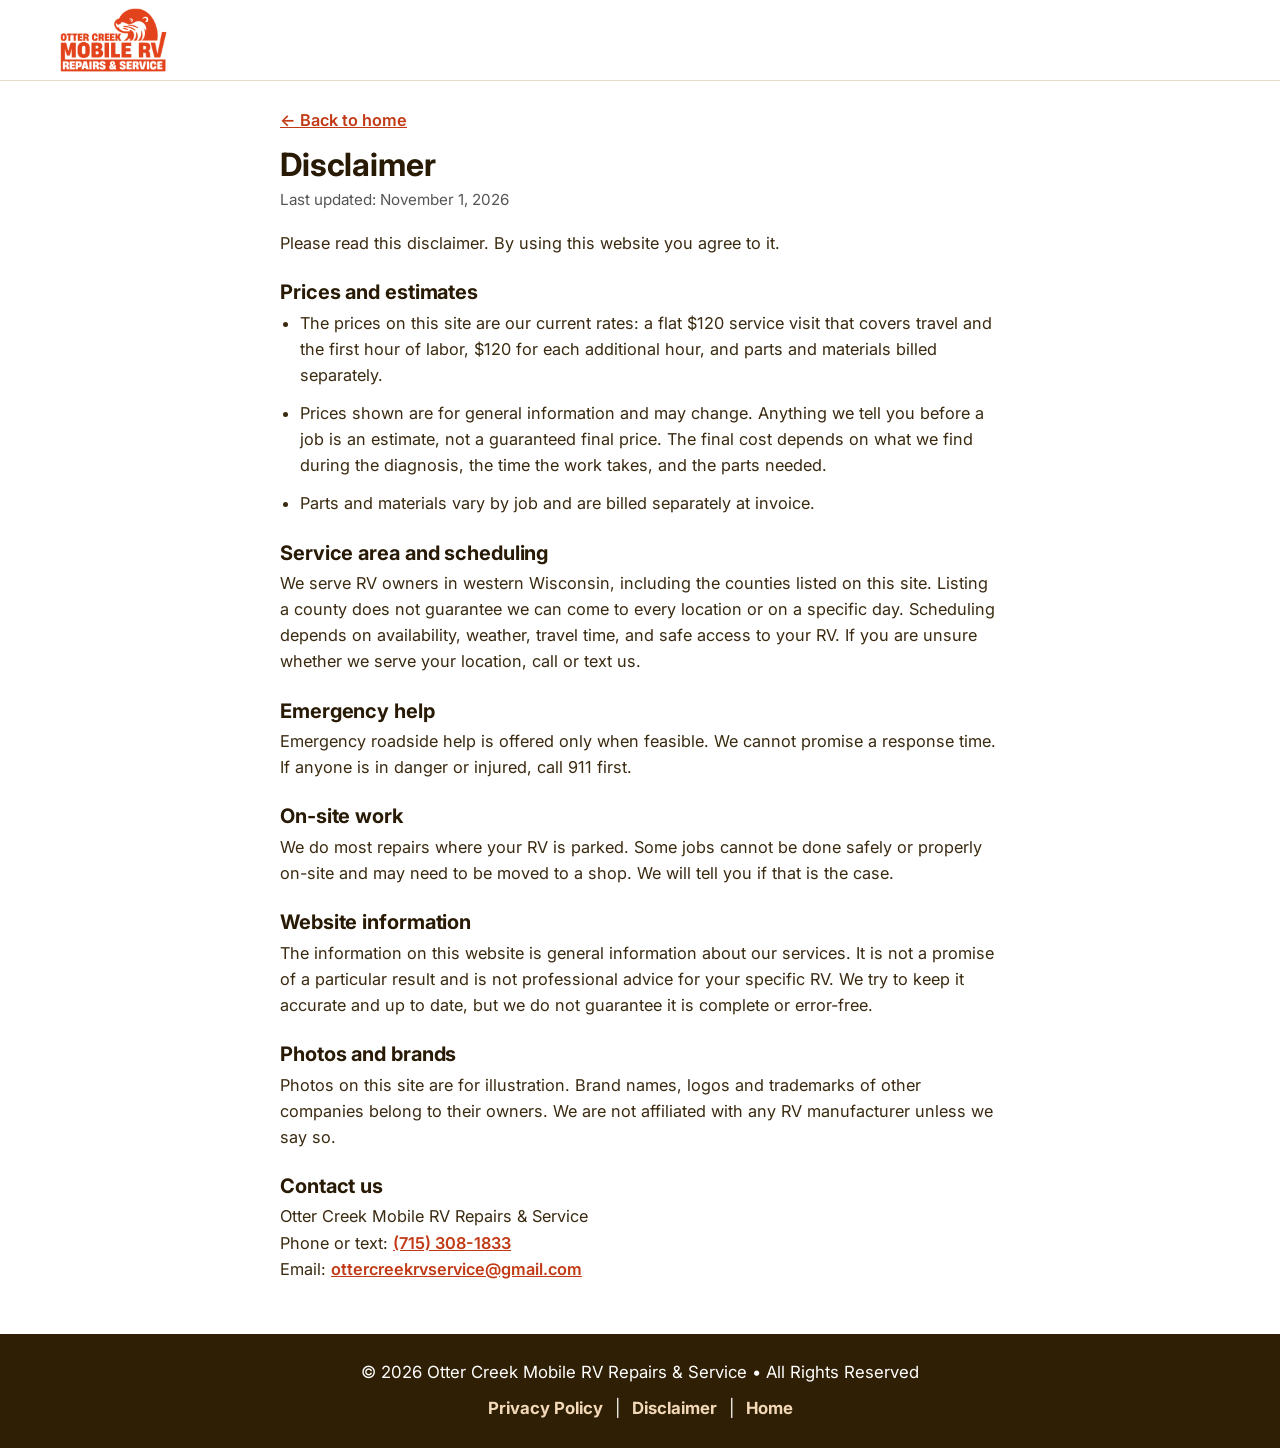
==== disclaimer.html @ 9dae8c0c "Orange otter logo in header and footer; matching favicon and share image Co-Authored-By: Claude Sonn" ====
<!doctype html>
<html lang="en">
<head>
<meta charset="utf-8">
<meta name="viewport" content="width=device-width,initial-scale=1">
<title>Disclaimer | Otter Creek Mobile RV Repairs &amp; Service</title>
<meta name="description" content="Estimates, pricing, service area and website information for Otter Creek Mobile RV Repairs & Service.">
<link rel="icon" href="assets/favicon-orange.png" type="image/png">
<link rel="preconnect" href="https://fonts.googleapis.com">
<link rel="preconnect" href="https://fonts.gstatic.com" crossorigin>
<link href="https://fonts.googleapis.com/css2?family=Inter:ital,opsz,wght@0,14..32,100..900;1,14..32,100..900&display=swap" rel="stylesheet">
<link rel="stylesheet" href="styles.css">
</head>
<body class="legal-page">
<header class="doc-head"><div class="container"><a class="brand" href="/" aria-label="Otter Creek Mobile RV Repairs &amp; Service home"><img src="assets/logo-otter-orange.webp" alt="Otter Creek Mobile RV Repairs &amp; Service" width="141" height="85"></a></div></header>
<main class="doc">
<div class="container doc-in">
<p class="back"><a href="/">&larr; Back to home</a></p>
<h1>Disclaimer</h1>
<p class="upd">Last updated: November 1, 2026</p>
<p>Please read this disclaimer. By using this website you agree to it.</p>

<h2>Prices and estimates</h2>
<ul>
<li>The prices on this site are our current rates: a flat $120 service visit that covers travel and the first hour of labor, $120 for each additional hour, and parts and materials billed separately.</li>
<li>Prices shown are for general information and may change. Anything we tell you before a job is an estimate, not a guaranteed final price. The final cost depends on what we find during the diagnosis, the time the work takes, and the parts needed.</li>
<li>Parts and materials vary by job and are billed separately at invoice.</li>
</ul>

<h2>Service area and scheduling</h2>
<p>We serve RV owners in western Wisconsin, including the counties listed on this site. Listing a county does not guarantee we can come to every location or on a specific day. Scheduling depends on availability, weather, travel time, and safe access to your RV. If you are unsure whether we serve your location, call or text us.</p>

<h2>Emergency help</h2>
<p>Emergency roadside help is offered only when feasible. We cannot promise a response time. If anyone is in danger or injured, call 911 first.</p>

<h2>On-site work</h2>
<p>We do most repairs where your RV is parked. Some jobs cannot be done safely or properly on-site and may need to be moved to a shop. We will tell you if that is the case.</p>

<h2>Website information</h2>
<p>The information on this website is general information about our services. It is not a promise of a particular result and is not professional advice for your specific RV. We try to keep it accurate and up to date, but we do not guarantee it is complete or error-free.</p>

<h2>Photos and brands</h2>
<p>Photos on this site are for illustration. Brand names, logos and trademarks of other companies belong to their owners. We are not affiliated with any RV manufacturer unless we say so.</p>


<h2>Contact us</h2>
<p>Otter Creek Mobile RV Repairs &amp; Service<br>Phone or text: <a href="tel:+17153081833">(715) 308-1833</a><br>Email: <a href="mailto:ottercreekrvservice@gmail.com">ottercreekrvservice@gmail.com</a></p>
</div>
</main>
<footer class="footer">
  <div class="container foot-min">
    <p class="foot-copy">&copy; <span id="year">2026</span> Otter Creek Mobile RV Repairs &amp; Service &bull; All Rights Reserved</p>
    <nav class="foot-links" aria-label="Footer"><a href="/privacy">Privacy Policy</a><span aria-hidden="true">|</span><a href="/disclaimer">Disclaimer</a><span aria-hidden="true">|</span><a href="/">Home</a></nav>
  </div>
</footer>
<script>document.getElementById("year").textContent=new Date().getFullYear();</script>
</body>
</html>
---- styles.css ----
:root{
  --ink:#281a04; --forest:#281a04; --forest-d:#2f1f05; --orange:#e0441b; --orange-d:#c23a15; --orange-h:#c23a15;
  --bg:#f8f7f2; --card:#fff; --muted:#281a04; --line:#e2e2de; --radius:14px;
  --shadow:0 8px 28px rgba(15,29,28,.12);
}
*{box-sizing:border-box;margin:0}
html{scroll-behavior:smooth;scroll-padding-top:80px}
body{font-family:Inter,system-ui,sans-serif;color:var(--ink);background:var(--bg);line-height:1.55;-webkit-font-smoothing:antialiased}
img,svg{display:block;max-width:100%}
a{color:inherit;text-decoration:none}
.container{width:min(1160px,100% - 32px);margin-inline:auto}
.sr{position:absolute;width:1px;height:1px;overflow:hidden;clip:rect(0 0 0 0)}
h1,h2,h3{line-height:1.08;letter-spacing:-.025em}

.btn{display:inline-flex;align-items:center;justify-content:center;gap:8px;padding:11px 20px;border-radius:10px;font-weight:600;font-size:.95rem;border:2px solid transparent;cursor:pointer;transition:.15s;font-family:inherit}
.btn-primary{background:var(--orange);color:#281a04}.btn-primary:hover{background:var(--orange-h)}
.btn-outline{border-color:var(--forest);color:var(--forest);background:#fff}.btn-outline:hover{background:var(--forest);color:#fff}
.btn-ghost{border-color:rgba(255,255,255,.7);color:#fff}.btn-ghost:hover{background:#fff;color:var(--forest)}
.btn-light{background:#281a04;color:#fff}.btn-light:hover{background:#000}
.btn-lg{padding:15px 28px;font-size:1.05rem}.btn-block{width:100%}

/* header */
.site-header{position:sticky;top:0;z-index:50;background:#fff;border-bottom:1px solid var(--line)}
.nav{display:flex;align-items:center;gap:32px;height:84px}
.brand{display:flex;align-items:center;gap:10px}
.brand img{height:66px;width:auto}
.brand-foot{background:#f8f7f2;border-radius:12px;padding:10px 14px;width:max-content}
.brand-foot img{height:60px}
.brand-text{display:flex;flex-direction:column;line-height:1}
.brand-text strong{font-size:1.7rem;font-weight:800;color:var(--forest);letter-spacing:-.02em}
.brand-text small{font-size:.68rem;font-weight:700;letter-spacing:.14em;text-transform:uppercase;color:var(--orange-d)}
.menu{display:flex;flex:1;justify-content:center;gap:clamp(18px,2.8vw,40px);font-weight:600;font-size:.95rem}
.menu a{position:relative;padding:6px 0}
.menu a::after{content:"";position:absolute;left:0;right:0;bottom:0;height:2px;background:var(--orange);transform:scaleX(0);transition:transform .15s}
.menu a:hover::after{transform:scaleX(1)}
.nav-cta{display:flex;gap:10px}
.burger{display:none;margin-left:auto;background:none;border:0;padding:8px;cursor:pointer}
.burger span{display:block;width:24px;height:2px;background:var(--forest);margin:5px 0}

/* hero */
.hero{background:#2f1f05;
  color:#fff;padding:40px 0 64px;position:relative;overflow:hidden}
.hero-grid{display:grid;grid-template-columns:1.15fr .85fr;gap:48px;align-items:center;position:relative;z-index:1}
.eyebrow{font-size:.78rem;font-weight:700;letter-spacing:.16em;text-transform:uppercase;color:var(--orange-d);margin-bottom:10px}
.eyebrow.light{color:var(--orange)}
.hero h1{font-size:clamp(2.4rem,5vw,3.8rem);font-weight:800;margin:6px 0 18px}
.hero h1 span{color:var(--orange)}
.lead{font-size:1.1rem;max-width:520px;color:#e3dccb}
.hero-actions{display:flex;gap:14px;flex-wrap:wrap;margin:28px 0}
.badges{list-style:none;padding:0;display:grid;grid-template-columns:1fr 1fr;gap:10px 20px;font-size:.9rem;color:#e3dccb;max-width:500px}
.badges b{color:var(--orange)}

.quote-card{background:#fff;color:var(--ink);border-radius:var(--radius);padding:26px;box-shadow:var(--shadow);display:grid;gap:12px}
.quote-card h2{font-size:1.6rem;font-weight:800;color:var(--forest)}
.quote-card .sub{color:var(--muted);margin-top:-8px;font-size:.92rem}
.quote-card input,.quote-card select,.quote-card textarea{width:100%;padding:12px 14px;border:1px solid var(--line);border-radius:10px;font:inherit;font-size:.93rem;background:#fff;color:var(--ink)}
.quote-card input:focus,.quote-card select:focus,.quote-card textarea:focus{outline:2px solid var(--orange);border-color:transparent}
.form-msg{font-size:.85rem;min-height:1em}.form-msg.err{color:#b3261e}.form-msg.ok{color:#1b7a3d}
.fine{font-size:.76rem;color:var(--muted);text-align:center}.fine.dark{text-align:left;margin-top:14px}

/* stats */
.stats{background:var(--orange);color:#281a04}
.stats-grid{display:grid;grid-template-columns:repeat(4,1fr);gap:8px;padding:30px 0}
.stat{text-align:center;display:grid;justify-items:center;align-content:start;gap:10px;padding:0 10px}
.stat .i{width:40px;height:40px}
.stat b{font-size:1.5rem;line-height:1.1;font-weight:800;letter-spacing:-.02em}
.stat span{font-size:.92rem;font-weight:500;max-width:22ch}

/* sections */
.section{padding:44px 0}
.title{font-size:clamp(1.8rem,3.5vw,2.5rem);font-weight:800;text-align:center;color:var(--forest)}
.title.left{text-align:left}
.section .eyebrow{text-align:center}.area .eyebrow,.who .eyebrow{text-align:left}
.intro{text-align:center;color:var(--muted);max-width:640px;margin:12px auto 0}
.cards{display:grid;grid-template-columns:repeat(4,1fr);gap:20px;margin-top:28px}
.card{background:var(--card);border-radius:var(--radius);padding:14px 14px 22px;box-shadow:0 2px 12px rgba(15,29,28,.08);display:flex;flex-direction:column;gap:8px;transition:.2s}
.card:hover{transform:translateY(-4px);box-shadow:var(--shadow)}
.card-img{border-radius:10px;overflow:hidden;margin-bottom:6px}
.card-img svg{width:100%;height:150px}
.card h3{font-size:1.2rem;color:var(--forest);padding:0 6px}
.card p{font-size:.9rem;color:var(--muted);padding:0 6px;flex:1}
.card a{padding:0 6px;font-weight:600;font-size:.88rem;color:var(--orange-d)}

/* versus */
.versus{padding:0;background:var(--bg)}
.versus-grid{display:grid;grid-template-columns:1fr 1fr;position:relative}
.versus-grid>div:not(.vs-badge){padding:44px 56px 48px max(16px,calc((100vw - 1160px)/2));display:flex;flex-direction:column;gap:14px;min-width:0}
.vs-old{background:#2f1f05;color:#fff}
.vs-new{background:var(--orange);color:#281a04;padding-left:56px !important;padding-right:max(16px,calc((100vw - 1160px)/2)) !important}
.versus h3{font-size:1.8rem;font-weight:800;margin:0}
.versus ul{list-style:none;padding:0;margin:0}
.versus li{display:flex;gap:12px;align-items:center;padding:13px 0;border-top:1px solid rgba(255,255,255,.14);font-weight:500}
.vs-new li{border-top-color:rgba(20,20,20,.16);font-weight:600}
.versus li:first-child{border-top:0}
.versus li::before{width:26px;height:26px;border-radius:50%;display:grid;place-items:center;flex:none;font-size:.85rem;font-weight:800}
.versus li.x::before{content:"✕";background:#d8453a;color:#fff}
.versus li.ok::before{content:"✓";background:#281a04;color:var(--orange)}
.vs-badge{position:absolute;left:50%;top:50%;transform:translate(-50%,-50%);width:56px;height:56px;border-radius:50%;background:#fff;color:#281a04;font-weight:800;display:grid;place-items:center;box-shadow:0 6px 18px rgba(30,18,2,.3);z-index:2}

/* steps */
.steps-grid{list-style:none;padding:0;margin-top:28px;display:grid;grid-template-columns:1fr auto 1fr auto 1fr;gap:20px;align-items:start;text-align:center}
.steps-grid li{display:flex;flex-direction:column;align-items:center;gap:8px}
.num{width:48px;height:48px;border-radius:50%;background:var(--orange);color:#281a04;font-weight:800;font-size:1.3rem;display:grid;place-items:center}
.steps-grid h3{font-size:1.3rem;color:var(--forest)}
.steps-grid p{color:var(--muted);font-size:.92rem;max-width:300px}
.arrow{font-size:2rem;color:var(--orange);padding-top:6px}

/* pricing */
.pricing{background:linear-gradient(135deg,#44300f,var(--forest-d));color:#fff;padding:44px 0}
.pricing-grid{display:grid;grid-template-columns:1fr 1fr;gap:48px;align-items:center}
.title.light{color:#fff;text-align:left}.intro.light{color:#e3dccb;text-align:left;margin:12px 0 0}
.checks{list-style:none;padding:0;margin-top:22px;display:grid;gap:10px}
.checks li::before{content:"✓";color:var(--orange);font-weight:800;margin-right:10px}
.price-cards{display:grid;gap:14px}
.price{background:#fff;color:var(--ink);border-radius:var(--radius);padding:20px 24px;display:grid;gap:2px}
.price small{font-weight:700;color:var(--muted);text-transform:uppercase;letter-spacing:.1em;font-size:.72rem}
.price strong{font-size:2.8rem;line-height:1;letter-spacing:-.03em;color:var(--orange-d)}
.price strong em{font-size:1.4rem;font-style:normal;color:var(--muted)}
.price span{font-size:.88rem;color:var(--muted)}

/* who */
.who{display:grid;grid-template-columns:1.2fr .8fr;gap:48px;align-items:center}
.who p{color:var(--muted);margin-top:14px}
.who-tiles{display:grid;grid-template-columns:1fr 1fr;gap:14px}

/* cta */
.cta-band{background:var(--orange);color:#281a04;padding:44px 0}
.cta-inner{display:flex;align-items:center;justify-content:space-between;gap:24px;flex-wrap:wrap}
.cta-band h2{font-size:2.1rem;font-weight:800}

/* area + faq */
.area-3{display:grid;grid-template-columns:1fr minmax(380px,470px);gap:48px;align-items:center}
.area-3>*{min-width:0}
.area-3 .title.left{font-size:clamp(1.6rem,2.4vw,2.1rem)}
.area-3 .faq .title{margin-bottom:12px}
.area-3 .faq details{margin-top:8px;padding:12px 16px}
.area-3 .faq summary{font-size:.92rem}
.area-copy .btn{margin-top:22px}
.area p{color:var(--muted);margin-top:14px}
.towns{list-style:none;padding:0;margin-top:20px;display:flex;flex-wrap:wrap;gap:8px}
.towns li{background:#fff;border:1px solid var(--line);padding:6px 14px;border-radius:99px;font-size:.88rem;font-weight:500}
.faq details{background:#fff;border:1px solid var(--line);border-radius:10px;margin-top:10px;padding:14px 18px}
.faq summary{cursor:pointer;font-weight:600;list-style:none;display:flex;justify-content:space-between;gap:12px}
.faq summary::after{content:"+";color:var(--orange-d);font-size:1.3rem;line-height:1}
.faq details[open] summary::after{content:"–"}
.faq details p{margin-top:10px;font-size:.92rem}

/* footer */
.footer{background:var(--forest-d);color:#e3dccb;padding:52px 0 20px}
.footer .brand-text strong{color:#fff}
.foot-grid{display:grid;grid-template-columns:1.4fr 1fr 1fr 1fr;gap:32px}
.foot-grid h4{color:#fff;margin-bottom:10px;font-size:.95rem}
.foot-grid a,.foot-grid span{display:block;font-size:.9rem;margin-bottom:6px}
.foot-grid a:hover{color:#fff}
.foot-grid p{font-size:.9rem;margin-top:12px;max-width:280px}
.legal{border-top:1px solid rgba(255,255,255,.12);margin-top:32px;padding-top:16px;font-size:.8rem}

/* responsive */
@media(max-width:980px){
  .menu{position:absolute;top:84px;left:0;right:0;background:#fff;flex-direction:column;padding:16px;gap:14px;border-bottom:1px solid var(--line);display:none;margin:0}
  .menu.open{display:flex;justify-content:flex-start}
  .burger{display:block}
  .nav-cta .btn-outline{display:none}
  .hero-grid,.who{grid-template-columns:1fr}
  .service-map{display:block;width:100%;height:auto;border-radius:18px;box-shadow:0 10px 30px rgba(20,20,20,.14)}
  .cards{grid-template-columns:1fr 1fr}
  .stats-grid{grid-template-columns:1fr 1fr;gap:24px 8px}
  .foot-grid{grid-template-columns:1fr 1fr}
  .versus-grid{grid-template-columns:1fr}
  .versus-grid>div:not(.vs-badge){padding:32px 16px 36px !important}
  .vs-badge{position:relative;left:auto;top:auto;transform:none;margin:-28px auto}
    .steps-grid{grid-template-columns:1fr}.arrow{transform:rotate(90deg)}
}
@media(max-width:560px){
  .cards,.badges{grid-template-columns:1fr}
  .nav-cta{display:none}
  .hero{padding:28px 0 48px}
}

/* overflow guards */
html,body{overflow-x:hidden}
.hero-grid>*,.pricing-grid>*,.who>*,.cards>*{min-width:0}

address{font-style:normal;font-size:.9rem;line-height:1.5}
.hero h1 span{display:block}

::placeholder{color:#281a04;opacity:.7}

/* service map */
.map-wrap{display:grid;gap:8px}
.service-map{display:block;width:100%;height:auto;border-radius:18px;box-shadow:0 10px 30px rgba(20,20,20,.14)}
.area-copy .btn{margin-top:24px}

/* pricing: copy left, card right */
.ps-lab{font-size:.75rem;font-weight:700;letter-spacing:.14em;text-transform:uppercase}
.ps-big{font-weight:800;letter-spacing:-.03em;line-height:1}
.ps-sub{font-weight:600}
.pricing-cols{display:grid;grid-template-columns:1fr 1fr;gap:48px;align-items:center}
.pricing-cols>*{min-width:0}
.pc-copy .title.light{margin-bottom:0}
.pc-text{margin-top:14px;max-width:46ch;color:#ece6d8}
.pc-copy .checks{margin:20px 0 26px}
.pc-card{background:#fff;color:#281a04;border-radius:16px;overflow:hidden;box-shadow:0 14px 40px rgba(30,18,2,.35)}
.pc-top{background:var(--orange);padding:30px 32px;display:grid;gap:6px}
.pc-top .ps-big{font-size:clamp(4rem,8vw,5.5rem)}
.pc-rows{padding:8px 32px 14px;font-variant-numeric:tabular-nums}
.pc-row{display:flex;justify-content:space-between;align-items:center;gap:16px;padding:16px 0;border-bottom:1px dashed #cfcfc8}
.pc-row:last-child{border-bottom:0}
.pc-row span{font-weight:600}
.pc-row small{display:block;font-weight:400;font-size:.85rem}
.pc-row strong{font-size:1.7rem;font-weight:800;letter-spacing:-.02em}
@media(max-width:980px){.pricing-cols{grid-template-columns:1fr}}
@media(max-width:560px){.pc-top,.pc-rows{padding-left:20px;padding-right:20px}.pc-row strong{font-size:1.4rem}}
.ico-phone{flex:none}
.faq .eyebrow,.area-copy .eyebrow{text-align:left}
.map-wrap .service-map{max-width:100%}
@media(max-width:980px){.area-3{gap:32px}.map-wrap{max-width:520px;margin:0 auto;width:100%}}

/* service area: columns share top and bottom edges */
.area-copy{display:flex;flex-direction:column;align-items:flex-start}
.area-copy .btn{margin-top:auto}
.area-copy p:not(.eyebrow){margin-bottom:22px}
.area-3 .map-wrap{display:block;position:relative;min-height:380px}
.area-3 .service-map{position:absolute;inset:0;width:100%;height:100%;object-fit:cover}
.area-3 .faq .eyebrow,.area-3 .area-copy .eyebrow{margin-top:0}
@media(max-width:980px){.area-3 .map-wrap{min-height:0}.area-3 .service-map{position:static;height:auto}}

/* service area: map beside copy, FAQ underneath */
.area-3 .map-wrap{min-height:0}
.area-3 .service-map{position:static;height:auto;object-fit:initial}
.area-copy .btn{margin-top:22px}
.area-3 .faq{grid-column:1/-1;margin-top:18px;padding-top:34px;border-top:1px solid var(--line);display:grid;grid-template-columns:1fr 1fr;gap:10px 16px;align-items:start}
.area-3 .faq>.eyebrow,.area-3 .faq>.title{grid-column:1/-1}
.area-3 .faq>.title{margin-bottom:6px}
.area-3 .faq details{margin-top:0}
@media(max-width:980px){.area-3{grid-template-columns:1fr}.area-3 .faq{grid-template-columns:1fr}.area-3 .map-wrap{max-width:520px;margin:0 auto;width:100%}}

/* service area: black band */
.area{background:linear-gradient(135deg,#44300f,#2f1f05);color:#fff}
.area .eyebrow{color:var(--orange)}
.area .title,.area .title.left{color:#fff}
.area-copy p:not(.eyebrow){color:#ece6d8}
.area .service-map{box-shadow:0 14px 40px rgba(30,18,2,.55)}
.area-3 .faq{border-top-color:rgba(255,255,255,.15)}
.area .faq details{background:#44300f;border-color:#333;color:#fff}
.area .faq summary::after{color:var(--orange)}
.area .faq details p{color:#ece6d8}

/* faq: light section below the black service area */
.faq-section{background:var(--bg)}
.faq-section .faq{display:grid;grid-template-columns:1fr 1fr;gap:10px 16px;align-items:start}
.faq-section .faq>.eyebrow,.faq-section .faq>.title{grid-column:1/-1;text-align:left}
.faq-section .faq>.title{margin-bottom:6px}
.faq-section .faq details{margin-top:0}
@media(max-width:980px){.faq-section .faq{grid-template-columns:1fr}}
.area .service-map{box-shadow:0 14px 40px rgba(30,18,2,.55)}

/* pricing: visit steps */
.pc-steps{display:grid}
.pc-it{display:grid;grid-template-columns:52px 1fr auto;gap:18px;align-items:center;padding:22px 0;border-bottom:1px solid rgba(255,255,255,.14)}
.pc-it:first-child{padding-top:0}.pc-it:last-child{border-bottom:0;padding-bottom:0}
.pc-dot{width:52px;height:52px;font-size:1.2rem;border-radius:50%;background:var(--orange);color:#281a04;display:grid;place-items:center;font-weight:800}
.pc-it b{display:block;font-weight:700;font-size:1.6rem;letter-spacing:-.02em;line-height:1.1}
.pc-it small{font-size:.85rem;color:#d7d7d2}
.pc-amt{font-size:2.4rem;font-weight:800;letter-spacing:-.03em;line-height:1;color:var(--orange)}
.pc-amt.pc-sm{font-size:1.5rem}

/* mobile */
.call-mini,.sticky-bar{display:none}
@media(max-width:980px){
  .call-mini{display:inline-flex;align-items:center;gap:8px;margin-left:auto;background:var(--orange);color:#281a04;font-weight:700;border-radius:10px;padding:10px 16px;min-height:44px}
  .call-mini+.burger{margin-left:0}
  .nav-cta{display:none}
}
@media(max-width:560px){
  body{padding-bottom:calc(76px + env(safe-area-inset-bottom,0px))}
  .nav{height:72px;gap:12px}
  .brand img{height:52px}
  .menu{top:72px}
  .hero-actions{flex-direction:column;align-items:stretch}
  .hero-actions .btn{width:100%}
  .btn-lg{padding:15px 22px}
  .quote-card{padding:22px 18px}
  .quote-card input,.quote-card select,.quote-card textarea{font-size:16px;padding:14px}
  .section{padding:36px 0}
  .title{font-size:1.75rem}
  .intro{font-size:.98rem}
  /* compact service cards */
  .card{display:grid;grid-template-columns:76px 1fr;column-gap:14px;row-gap:4px;padding:14px;align-items:start}
  .card-img{grid-row:1 / span 3;margin:0;align-self:start;width:76px;height:76px;background:#f1ede3;display:grid;place-items:center}
  .card-img svg{width:100%;height:auto}
  .card h3,.card p,.card a{padding:0;grid-column:2}
  .card h3{font-size:1.15rem}
  .card p{flex:none}
  /* pricing */
  .pc-it{grid-template-columns:44px 1fr auto;gap:12px;padding:18px 0}
  .pc-dot{width:44px;height:44px;font-size:1.05rem}
  .pc-it b{font-size:1.2rem}
  .pc-amt{font-size:1.8rem}.pc-amt.pc-sm{font-size:1.1rem}
  .pricing-cols .btn{width:100%}
  .area-copy .btn,.cta-band .btn{width:100%}
  .cta-band h2{font-size:1.8rem}
  .faq summary{padding:2px 0;min-height:30px}
  .footer{padding-bottom:28px}
  .foot-grid a{padding:7px 0;margin-bottom:0}
  .legal{padding-bottom:6px}
  .sticky-bar{display:grid;grid-template-columns:1fr 1.4fr;gap:10px;position:fixed;left:0;right:0;bottom:0;z-index:60;padding:10px max(12px,env(safe-area-inset-left,0px)) calc(10px + env(safe-area-inset-bottom,0px)) max(12px,env(safe-area-inset-right,0px));background:#2f1f05;border-top:1px solid rgba(255,255,255,.14)}
  .sticky-bar a{display:flex;align-items:center;justify-content:center;gap:8px;min-height:50px;border-radius:12px;font-weight:700;font-size:1rem}
  .sb-call{background:#44300f;color:#fff;border:1px solid rgba(255,255,255,.22)}
  .sb-quote{background:var(--orange);color:#281a04}
  .call-mini{display:none}
  .call-mini+.burger,.burger{margin-left:auto}
}
@media(max-width:360px){.pc-it b{font-size:1.05rem}.pc-amt{font-size:1.5rem}}

@media(max-width:560px){
  .stats-grid{grid-template-columns:1fr;gap:0;padding:6px 0}
  .stat{grid-template-columns:36px 1fr;column-gap:14px;row-gap:2px;justify-items:start;text-align:left;align-items:center;padding:16px 0;border-bottom:1px solid rgba(20,20,20,.16)}
  .stat:last-child{border-bottom:0}
  .stat .i{grid-row:1 / span 2;width:32px;height:32px}
  .stat b{font-size:1.2rem;line-height:1.15}
  .stat span{font-size:.92rem;max-width:none}
}

/* readability + focus */
body{font-size:1.0625rem;line-height:1.6}
.skip{position:absolute;left:12px;top:-60px;z-index:100;background:#281a04;color:#fff;padding:12px 18px;border-radius:8px;font-weight:700}
.skip:focus{top:12px}
a:focus-visible,button:focus-visible,summary:focus-visible,input:focus-visible,select:focus-visible,textarea:focus-visible{outline:3px solid #281a04;outline-offset:2px;box-shadow:0 0 0 6px var(--orange)}
.quote-card input:focus,.quote-card select:focus,.quote-card textarea:focus{outline:3px solid #281a04;outline-offset:1px;box-shadow:0 0 0 5px var(--orange)}
.fine{font-size:.85rem}
.stat span,.card p,.faq details p{font-size:1rem}
.txt-only{display:none}
/* who we serve */
.who-h{text-wrap:balance}
.who-tiles{display:grid;grid-template-columns:1fr 1fr;gap:16px}
.wt{background:#fff;border-radius:16px;padding:22px;box-shadow:0 2px 12px rgba(15,29,28,.08);display:grid;gap:14px;align-content:start}
.wt-i{width:52px;height:52px;border-radius:14px;background:var(--orange);color:#281a04;display:grid;place-items:center}
.wt-i svg{width:28px;height:28px}
.wt b{display:block;font-weight:800;font-size:1.05rem}
.wt span:not(.wt-i){display:block;font-size:.95rem;margin-top:2px}
/* town checker */
.town-check{margin-top:22px;max-width:460px}
.town-check label{display:block;font-weight:700;margin-bottom:8px}
.tc-row input{width:100%;font:inherit;font-size:1rem;padding:14px 16px;border-radius:12px;border:2px solid transparent;background:#fff;color:#281a04}
.tc-res{margin-top:10px;font-size:.98rem;color:#ece6d8;min-height:1.5em}
.tc-res.yes{color:#281a04;background:var(--orange);font-weight:700;border-radius:10px;padding:10px 14px}
.tc-res.maybe{color:#fff;font-weight:600;border-left:4px solid var(--orange);padding-left:12px}
.area-copy .btn{margin-top:22px}
@media(max-width:980px){.txt-only{display:inline-flex}.who-tiles{grid-template-columns:1fr 1fr}}
@media(max-width:560px){
  .who-tiles{grid-template-columns:1fr;gap:10px}
  .wt{grid-template-columns:52px 1fr;column-gap:16px;align-items:center;padding:16px}
  .town-check{max-width:none}
  .sticky-bar{grid-template-columns:1fr 1fr 1.5fr}
  .sb-text{background:#44300f;color:#fff;border:1px solid rgba(255,255,255,.22)}
  .hero-actions .txt-only{display:inline-flex}
}

/* logo-colors theme: blue, red, white */
body{background:var(--bg)}
.btn-primary,.btn-primary:hover{color:#fff}
.btn-primary:hover{background:var(--orange-h)}
.stats,.stats *,.cta-band,.cta-band h2,.vs-new,.vs-new .eyebrow,.vs-new li,.call-mini,.sb-quote{color:#fff}
.stat .i{color:#fff}
.cta-band .btn-light{background:#2f1f05;color:#fff}
.num,.pc-dot,.wt-i{color:#fff}
.wt-i svg{stroke:#fff}
.versus li.ok::before{background:#fff;color:var(--orange)}
.vs-new{background:var(--orange)}
.vs-old{background:#2f1f05}
.tc-res.yes{background:#fff;color:#281a04}
.eyebrow.light,.area .eyebrow,.hero h1 span,.hero .badges b,.pricing .eyebrow,.pc-amt,.pricing .checks li::before,.pc-copy .eyebrow{color:#c23a15}
.pc-dot{background:var(--orange);color:#fff}
.faq summary::after,.faq-section .faq summary::after{color:var(--orange)}
.area .faq summary::after{color:#c23a15}
.hero{background:linear-gradient(135deg,#2f1f05,#44300f)}
.pricing{background:linear-gradient(135deg,#44300f,#2f1f05)}
.area{background:linear-gradient(135deg,#44300f,#2f1f05)}
.footer{background:#241703}
.quote-card .btn-primary{color:#fff}
.ico-phone{color:currentColor}
.sb-call,.sb-text{background:#44300f;color:#fff}
.sticky-bar{background:#2f1f05}
.card a{color:var(--orange-d)}
.card-img svg *[stroke="#1f3b3a"]{stroke:#281a04}

.fine svg{display:inline-block}

/* header + service grid, Baker Brothers style in logo colors */
.site-header{position:relative;top:auto;background:#fff;border-bottom:0}
.util{background:#f1ede3;font-size:.82rem;font-weight:700}
.util .container{display:flex;justify-content:center;gap:26px;padding-block:7px}
.util a{color:#281a04}.util a:hover{color:var(--orange)}
.hd-main{display:grid;grid-template-columns:auto 1fr auto;gap:26px;align-items:center;padding-block:12px;height:auto}
.hd-main .brand img{height:64px;width:auto}
.trust{display:flex;gap:30px;justify-content:center}
.trust>div{display:flex;gap:11px;align-items:center;font-weight:800;font-size:.82rem;line-height:1.25;color:#281a04;text-transform:uppercase;letter-spacing:.02em}
.t-ic{width:44px;height:44px;border-radius:50%;background:#2f1f05;color:#fff;display:grid;place-items:center;flex:none}
.callblock{text-align:right;display:grid;gap:2px;justify-items:end}
.callblock small{font-weight:800;color:var(--orange);font-size:.85rem}
.callblock .phone{font-size:2rem;font-weight:800;letter-spacing:-.02em;line-height:1.05;color:#281a04}
.sched,.cs-btn{display:inline-block;background:var(--orange);color:#fff;font-weight:800;letter-spacing:.05em;text-transform:uppercase;padding:11px 34px 11px 22px;clip-path:polygon(0 0,calc(100% - 16px) 0,100% 50%,calc(100% - 16px) 100%,0 100%)}
.sched:hover,.cs-btn:hover{background:var(--orange-h)}
.menu{position:static;display:block;flex:none;margin:0;padding:0;background:#2f1f05;border:0;font-size:inherit}
.menu .menu-in{display:flex;justify-content:space-between;gap:0;padding-block:0}
.menu a{color:#fff;font-weight:800;font-size:.8rem;letter-spacing:.06em;text-transform:uppercase;padding:15px 8px;border-bottom:4px solid transparent;position:static}
.menu a::after{display:none}
.menu a:hover{border-bottom-color:#fff}
.svc6{background:#fff;border-bottom:1px solid var(--line)}
.svc6-grid{display:grid;grid-template-columns:repeat(3,1fr);gap:28px 34px;padding-block:34px}
.s6{display:flex;gap:18px;align-items:center}
.s6-ic{width:72px;height:72px;border-radius:50%;display:grid;place-items:center;color:#fff;flex:none}
.c1{background:#2f1f05}.c2{background:#281a04}.c3{background:#e0441b}.c4{background:#e0441b}.c5{background:#e0441b}.c6{background:#2f1f05}
.s6-tx b{display:block;color:#281a04;font-weight:800;font-size:1.2rem;line-height:1.2}
.s6-tx span{font-size:.95rem;display:block;margin-top:2px}
.s6:hover b{color:var(--orange)}
.callstrip{background:#2f1f05;color:#fff}
.cs-in{display:flex;align-items:center;justify-content:space-between;gap:22px;padding-block:14px;flex-wrap:wrap}
.cs-list{list-style:none;display:grid;gap:4px;font-weight:700;font-size:.9rem}
.cs-list li::before{content:"✓ ";color:#fff;font-weight:800}
.cs-phone{display:flex;align-items:center;gap:14px}
.cs-phone small{font-weight:800;font-size:.8rem;line-height:1.15;text-align:center;color:#fff}
.cs-phone a{font-size:2.2rem;font-weight:800;letter-spacing:-.02em;color:#fff}
.cs-or{width:42px;height:42px;border-radius:50%;border:2px solid #fff;display:grid;place-items:center;font-weight:800;font-size:.8rem}
.cs-btn{font-size:1.1rem;padding:14px 46px 14px 30px}
@media(max-width:1100px){.trust{gap:16px}.trust>div{font-size:.74rem}.menu a{font-size:.74rem;padding-inline:5px}}
@media(max-width:980px){
  .site-header{position:sticky;top:0;z-index:50;border-bottom:1px solid var(--line)}
  .util,.trust,.callblock{display:none}
  .hd-main{display:flex;gap:12px;padding-block:8px}
  .hd-main .brand img{height:52px}
  .menu{position:absolute;left:0;right:0;top:100%;display:none;border-bottom:1px solid #2f1f05}
  .menu.open{display:block}
  .menu .menu-in{flex-direction:column;padding-block:6px}
  .menu a{padding:14px 4px;border-bottom:1px solid rgba(255,255,255,.18);font-size:.9rem}
  .svc6-grid{grid-template-columns:1fr 1fr}
  .cs-in{justify-content:center;text-align:center}
}
@media(max-width:620px){
  .svc6-grid{grid-template-columns:1fr;gap:6px;padding-block:14px}
  .s6{padding:12px 0;border-bottom:1px solid var(--line)}.s6:last-child{border-bottom:0}
  .s6-ic{width:56px;height:56px}.s6-ic svg{width:28px;height:28px}
  .s6-tx b{font-size:1.1rem}
  .cs-list,.cs-or{display:none}
  .cs-in{flex-direction:column;gap:12px}
  .cs-phone a{font-size:1.9rem}
  .cs-btn{width:100%;text-align:center;clip-path:none;padding:15px}
}

/* phone strip, closer to the reference */
.callstrip{background:#44300f}
.cs-in{padding-block:22px;gap:26px;flex-wrap:nowrap}
.cs-list{gap:10px;font-weight:800;font-size:1.05rem;letter-spacing:.01em}
.cs-list li::before{content:"✓ ";color:#c23a15;font-weight:900}
.cs-phone{gap:16px}
.cs-phone small{color:#c23a15;font-weight:800;font-size:1rem;line-height:1.1;text-align:center}
.cs-phone a{font-size:2.9rem;color:#fff;letter-spacing:-.025em;line-height:1}
.cs-or{position:relative;display:flex;align-items:center;gap:0;border:0;width:auto;height:auto;padding:0 6px}
.cs-or b{width:48px;height:48px;border-radius:50%;border:3px solid #fff;display:grid;place-items:center;font-weight:800;font-size:.95rem;margin-inline:6px}
.cs-or .chv{height:62px;width:20px}
.cs-btnwrap{position:relative;display:block;flex:1;max-width:430px;min-width:300px;margin-right:30px}
.cs-btn{display:flex;align-items:center;justify-content:center;width:100%;height:84px;padding:0 40px 0 46px;font-size:1.7rem;font-weight:800;letter-spacing:.04em;clip-path:polygon(34px 0,calc(100% - 36px) 0,100% 50%,calc(100% - 36px) 100%,0 100%);background:#e0222d;color:#fff}
.cs-btnwrap .tip{position:absolute;right:-28px;top:-8px;height:calc(100% + 16px);width:34px}
@media(max-width:1100px){.cs-phone a{font-size:2.3rem}.cs-btn{font-size:1.35rem;height:74px}.cs-btnwrap{min-width:250px}}
@media(max-width:980px){.cs-in{flex-wrap:wrap;justify-content:center}.cs-btnwrap{margin-right:0}}
@media(max-width:620px){.cs-btnwrap{width:100%;max-width:none;min-width:0}.cs-btn{height:64px;clip-path:none;font-size:1.2rem;padding:0 16px}.cs-btnwrap .tip,.cs-or{display:none}.cs-phone a{font-size:1.9rem}.cs-in{padding-block:16px}}

/* fit pass */
.cs-in{gap:18px}
.cs-list{font-size:.95rem;white-space:nowrap;flex:none}
.cs-phone{flex:none}
.cs-phone small{white-space:nowrap}
.cs-phone a{font-size:2.35rem;white-space:nowrap}
.cs-or{flex:none}
.cs-or b{width:42px;height:42px;font-size:.85rem}
.cs-or .chv{height:54px;width:16px}
.cs-btnwrap{min-width:0;max-width:340px;margin-right:24px;flex:1 1 280px}
.cs-btn{height:72px;font-size:1.35rem;white-space:nowrap;padding:0 34px 0 40px;clip-path:polygon(28px 0,calc(100% - 30px) 0,100% 50%,calc(100% - 30px) 100%,0 100%)}
.cs-btnwrap .tip{right:-22px;width:28px}
@media(max-width:1180px){.cs-phone small{display:none}.cs-phone a{font-size:2.1rem}}
@media(max-width:980px){.cs-in{flex-wrap:wrap}.cs-btnwrap{flex:1 1 100%;max-width:420px;margin-right:0}}

/* bigger logo */
.hd-main{padding-block:10px}
.hd-main .brand img{height:104px;width:auto}
@media(max-width:980px){.hd-main .brand img{height:68px}}
@media(max-width:560px){.hd-main .brand img{height:60px}}

/* header buttons: same style as the other site buttons, same width */
.callblock{display:grid;gap:8px;justify-items:stretch;text-align:center;width:244px}
.callblock small{text-align:center}
.hd-btn{width:100%;justify-content:center;padding:12px 16px;font-size:1.05rem;white-space:nowrap}
.callblock .btn-outline{color:#281a04;border-color:#281a04}
.callblock .btn-outline:hover{background:#281a04;color:#fff}

/* three tiles: call, text, quote */
.tiles3{background:#2f1f05;color:#fff}
.t3-in{padding-block:26px;display:grid;gap:16px}
.t3{display:grid;grid-template-columns:repeat(3,1fr);gap:14px}
.t3 a{display:flex;gap:14px;align-items:center;border-radius:14px;padding:18px 20px;border:2px solid transparent;min-width:0}
.t3-w{background:#fff;color:#281a04}
.t3-w:hover{background:#f1ede3}
.t3-r{background:#e0441b;color:#fff;border-color:#e0441b}
.t3-r:hover{background:#c23a15}
.t3-ic{width:48px;height:48px;border-radius:50%;display:grid;place-items:center;flex:none}
.t3-w .t3-ic{background:#2f1f05;color:#fff}
.t3-r .t3-ic{background:#fff;color:#f3d9b8}
.t3 small{display:block;font-size:.85rem;font-weight:700;opacity:.85}
.t3 b{font-size:1.35rem;font-weight:800;letter-spacing:-.01em;line-height:1.15;white-space:nowrap}
.t3-tr{list-style:none;display:flex;gap:26px;flex-wrap:wrap;justify-content:center;font-weight:600;color:#f1ede3;padding:0}
.t3-tr li::before{content:"✓ ";color:#c23a15;font-weight:800}
@media(max-width:860px){.t3{grid-template-columns:1fr}.t3-in{padding-block:18px}}

/* phone strip: option A, centered number, yellow accents */
.strip-a{background:#2f1f05;color:#fff}
.sa-in{display:grid;grid-template-columns:1fr auto 1fr;align-items:center;gap:24px;padding-block:24px}
.sa-tr{list-style:none;display:grid;gap:6px;padding:0;font-weight:600;font-size:.98rem;color:#f1ede3;justify-self:start}
.sa-tr li::before{content:"✓ ";color:#f3d9b8;font-weight:900}
.sa-ph{display:grid;justify-items:center;text-align:center;gap:4px}
.sa-ph small{font-weight:800;color:#f3d9b8;font-size:.95rem;opacity:1}
.sa-ph a{font-size:2.8rem;font-weight:800;letter-spacing:-.025em;line-height:1;color:#f3d9b8;white-space:nowrap}
.sa-btn{justify-self:end}
.sa-btn .btn{white-space:nowrap}
@media(max-width:900px){.sa-in{grid-template-columns:1fr;justify-items:center;gap:14px;padding-block:20px}.sa-tr{order:3;display:flex;gap:20px;flex-wrap:wrap;justify-content:center;justify-self:center}.sa-btn{justify-self:stretch}.sa-btn .btn{width:100%}.sa-ph a{font-size:2.3rem}}

/* vibrant yellow strip: deeper blue like the reference */
.strip-a{background:#2f1f05}
.sa-ph a{font-weight:800;color:#f3d9b8}
.sa-ph small{font-weight:800;color:#f3d9b8}

/* Montserrat for headings, nav and buttons */
:root{--font-display:Inter,system-ui,-apple-system,"Segoe UI",sans-serif}
h1,h2,h3,h4,.title,.eyebrow,.btn,.menu a,.util a,.sched,.hd-btn,.call-mini,.sb-call,.sb-text,.sb-quote,.trust>div,.callblock small,.s6-tx b,.stat b,.card h3,.card a,.sa-ph,.sa-btn .btn,.cs-btn,.num,.pc-it b,.pc-amt,.wt b,.versus h3,.steps-grid h3,.quote-card h2,.faq summary,.foot-grid h4,.t3 b,.nav-cta .btn,.burger{font-family:var(--font-display)}
h1,h2,h3,.title{letter-spacing:-.02em}
.hero h1{font-size:clamp(2.2rem,4.4vw,3.3rem);line-height:1.08}
.title{font-size:clamp(1.7rem,3.2vw,2.3rem)}
.menu a{font-size:.76rem;letter-spacing:.05em}
.btn{letter-spacing:.01em}
.sa-ph a{font-size:2.6rem}
.callblock .phone{font-size:1.8rem}
.stat b,.s6-tx b{letter-spacing:-.01em}
@media(max-width:560px){.hero h1{font-size:2rem}.title{font-size:1.5rem}.sa-ph a{font-size:2rem}}

/* Montserrat weight 800 */
h1,h2,h3,h4,.title,.eyebrow,.btn,.menu a,.util a,.sched,.hd-btn,.call-mini,.sb-call,.sb-text,.sb-quote,.trust>div,.callblock small,.s6-tx b,.stat b,.card h3,.card a,.sa-ph,.sa-ph a,.sa-ph small,.sa-btn .btn,.cs-btn,.num,.pc-it b,.pc-amt,.wt b,.versus h3,.steps-grid h3,.quote-card h2,.faq summary,.foot-grid h4,.t3 b,.nav-cta .btn{font-weight:800}
.menu a{font-size:.74rem;letter-spacing:.04em}
.hero h1{font-size:clamp(2.1rem,4.2vw,3.1rem)}
.title{font-size:clamp(1.6rem,3vw,2.2rem)}
.btn{font-size:1rem}
.btn-lg{font-size:1.02rem}

/* phone strip: layout from the reference */
.strip-b{background:#2f1f05;color:#fff}
.sb-in{display:flex;align-items:center;justify-content:space-between;gap:36px;padding-block:20px}
.sb-tr{list-style:none;display:grid;gap:22px;padding:0;margin:0;flex:none}
.sb-tr li{display:flex;align-items:center;gap:14px;font-family:var(--font-display);font-weight:800;font-size:1.5rem;line-height:1.1;color:#fff;white-space:nowrap}
.sb-tr li svg{color:#f3d9b8;flex:none;width:32px;height:32px}
.sb-ph{display:flex;align-items:center;gap:28px;flex:none}
.sb-lab{font-family:var(--font-display);font-weight:800;font-size:1.5rem;line-height:1.1;color:#f3d9b8;text-align:center}
.sb-num{font-family:var(--font-display);font-weight:800;font-size:4rem;line-height:1;letter-spacing:-.02em;color:#f3d9b8;white-space:nowrap}
@media(max-width:1180px){.sb-tr li{font-size:1.25rem}.sb-lab{font-size:1.25rem}.sb-num{font-size:3.2rem}.sb-in{gap:24px}}
@media(max-width:940px){.sb-in{flex-direction:column;gap:18px;padding-block:22px}.sb-ph{flex-direction:column;gap:6px}.sb-lab br{display:none}.sb-num{font-size:2.8rem}.sb-tr{gap:14px}.sb-tr li{font-size:1.15rem;white-space:normal}.sb-tr{order:2}}
@media(max-width:420px){.sb-num{font-size:2.3rem}}

/* strip with button */
.sb-in{gap:26px}
.sb-tr li{font-size:1.25rem;gap:12px}
.sb-tr li svg{width:28px;height:28px}
.sb-ph{gap:20px}
.sb-lab{font-size:1.2rem}
.sb-num{font-size:3rem}
.sb-btn{flex:none;white-space:nowrap;padding:16px 28px}
@media(max-width:1180px){.sb-tr li{font-size:1.1rem}.sb-lab{font-size:1.05rem}.sb-num{font-size:2.5rem}.sb-in{gap:18px}.sb-btn{padding:14px 20px}}
@media(max-width:980px){.sb-btn{width:100%;max-width:420px}.sb-in{flex-direction:column}.sb-num{font-size:2.6rem}.sb-tr li{font-size:1.1rem}.sb-lab{font-size:1.1rem}}

/* phone strip on mobile: two rows (number on top, checks and button below) */
@media(max-width:700px){
  .sb-in{display:grid;grid-template-columns:1fr auto;grid-template-areas:"ph ph" "tr btn";align-items:center;justify-items:stretch;gap:16px 12px;padding-block:20px}
  .sb-ph{grid-area:ph;flex-direction:row;justify-content:center;align-items:center;gap:12px;padding-bottom:16px;border-bottom:2px solid rgba(255,255,255,.22)}
  .sb-lab{font-size:.95rem;line-height:1.1;text-align:center}
  .sb-lab br{display:inline}
  .sb-num{font-size:2.1rem}
  .sb-tr{grid-area:tr;order:0;display:grid;gap:10px;justify-self:start}
  .sb-tr li{font-size:.95rem;gap:8px;white-space:nowrap}
  .sb-tr li svg{width:22px;height:22px}
  .sb-btn{grid-area:btn;width:auto;max-width:none;padding:13px 16px;font-size:.95rem;justify-self:end}
}
@media(max-width:360px){.sb-num{font-size:1.8rem}.sb-lab{font-size:.85rem}.sb-tr li{font-size:.85rem}.sb-btn{padding:12px 12px;font-size:.85rem}}

/* mobile: menu tabs always visible under the header, scroll sideways */
@media(max-width:980px){
  .site-header{position:static;border-bottom:0}
  .burger{display:none}
  .call-mini+.burger{display:none}
  .menu,.menu.open{position:static;display:block;background:#2f1f05;border:0;padding:0;margin:0}
  .menu .menu-in{display:flex;flex-direction:row;justify-content:flex-start;gap:0;overflow-x:auto;padding-block:0;padding-inline:8px;scrollbar-width:none;-webkit-overflow-scrolling:touch;scroll-snap-type:x proximity}
  .menu .menu-in::-webkit-scrollbar{display:none}
  .menu a{flex:none;scroll-snap-align:start;white-space:nowrap;padding:14px 14px;border-bottom:4px solid transparent;font-size:.8rem;letter-spacing:.05em}
  .menu a:hover,.menu a:active{border-bottom-color:#fff}
  .hd-main{justify-content:space-between}
  .call-mini{margin-left:auto}
}

@media(max-width:980px){.site-header .callblock{display:none}}

/* mobile: collapsible Menu bar under the header */
.menu-toggle{display:none}
@media(max-width:980px){
  .menu .menu-toggle{display:flex;align-items:center;justify-content:center;gap:10px;width:100%;background:#2f1f05;color:#fff;border:0;padding:15px 16px;font-family:var(--font-display);font-weight:800;font-size:.95rem;letter-spacing:.06em;text-transform:uppercase;cursor:pointer}
  .menu .menu-toggle .chev{transition:transform .15s}
  .menu.open .menu-toggle .chev{transform:rotate(180deg)}
  .menu .menu-in{display:none;flex-direction:column;overflow:visible;padding:0 16px 8px;background:#44300f}
  .menu.open .menu-in{display:flex}
  .menu a{white-space:normal;padding:15px 4px;border-bottom:1px solid rgba(255,255,255,.18);font-size:.9rem}
  .menu a:last-child{border-bottom:0}
}

@media(max-width:980px){.menu .menu-in{max-width:none;width:100%;margin:0;padding:0 22px 8px}}

/* header call-to-action buttons on mobile */
.hd-cta{display:none}
@media(max-width:980px){
  .call-mini{display:none}
  .hd-cta{display:flex;gap:8px;align-items:center;margin-left:auto}
  .hd-call,.hd-quote{display:inline-flex;align-items:center;justify-content:center;gap:6px;font-family:var(--font-display);font-weight:800;font-size:.85rem;border-radius:10px;padding:11px 14px;min-height:44px;white-space:nowrap}
  .hd-call{border:2px solid #281a04;color:#281a04;background:#fff}
  .hd-quote{background:#e0441b;color:#fff;border:2px solid #e0441b}
}
@media(max-width:380px){.hd-call span{display:none}.hd-call{padding:11px 12px}.hd-quote{padding:11px 12px;font-size:.8rem}}

/* hero check list: Montserrat, white checks, two per row */
.badges li{display:flex;align-items:flex-start;gap:9px;font-family:var(--font-display);font-weight:700;font-size:.92rem;line-height:1.25;color:#fff}
.badges li svg{flex:none;color:#fff;margin-top:1px}
@media(max-width:560px){
  .cards{grid-template-columns:1fr}
  .badges{grid-template-columns:1fr 1fr;gap:12px 14px}
  .badges li{font-size:.8rem;gap:7px}
  .badges li svg{width:16px;height:16px}
  /* bigger logo, buttons make room */
  .hd-main .brand img{height:78px}
  .hd-call span{display:none}
  .hd-call{padding:11px 12px}
  .hd-cta{gap:6px}
  .hd-quote{padding:11px 12px;font-size:.8rem}
}

/* hero takes the old menu blue; menu goes deep navy */
.hero{background:#2f1f05}
.menu,.menu .menu-toggle{background:#241703}
.menu a:hover,.menu a:active{border-bottom-color:#c23a15}
@media(max-width:980px){.menu .menu-in{background:#44300f}}

/* all service icons red */
.c1,.c2,.c3,.c4,.c5,.c6{background:#e0441b}
/* tighter How It Works on mobile */
@media(max-width:700px){
  .steps-grid{margin-top:14px;gap:0}
  .steps-grid li{gap:4px}
  .num{width:40px;height:40px;font-size:1.1rem}
  .steps-grid h3{font-size:1.15rem}
  .steps-grid p{font-size:.9rem;line-height:1.4}
  .arrow{font-size:1.4rem;padding:10px 0;line-height:1}
  .steps-grid{margin-top:20px}
}

/* white hero: navy text, red accents, blue menu */
.hero{background:#fff;color:#281a04;border-bottom:1px solid #e3dccb}
.hero h1{color:#281a04}
.hero h1 span,.hero .eyebrow.light{color:#f3d9b8}
.hero .lead{color:#3a2a10}
.hero .btn-ghost{border-color:#281a04;color:#281a04;background:#fff}
.hero .btn-ghost:hover{background:#281a04;color:#fff}
.hero .badges li{color:#281a04}
.hero .badges li svg{color:#f3d9b8}
.hero .quote-card{border:1px solid #e3dccb;box-shadow:0 10px 30px rgba(27,37,102,.14)}
.menu,.menu .menu-toggle{background:#2f1f05}
.menu a:hover,.menu a:active{border-bottom-color:#fff}
@media(max-width:980px){.menu .menu-in{background:#281a04}}

/* promo banner above hero */
.promo{display:block;position:relative;overflow:hidden;color:#fff;height:280px;isolation:isolate}
.promo-scene{position:absolute;inset:0;width:100%;height:100%;z-index:-1}
.promo-in{height:100%;display:flex;align-items:center;justify-content:space-between;gap:24px}
.promo-l{display:grid;gap:4px;justify-items:start}
.promo b{white-space:nowrap;font-family:var(--font-display);font-weight:900;text-transform:uppercase;line-height:1;display:inline-block;border-radius:10px;padding:8px 16px;font-size:clamp(1.6rem,4vw,3rem)}
.p-blk{background:#44300f;color:#fff}
.p-yel{background:#e0441b;color:#44300f;transform:rotate(-2deg);margin-left:20px}
.promo-r{display:grid;gap:10px;justify-items:center;text-align:center;font-family:var(--font-display);font-weight:800}
.p-sm{font-size:clamp(1rem,2vw,1.4rem);text-transform:uppercase}
.p-cta{background:#e0441b;color:#fff;border-radius:10px;padding:12px 26px;font-weight:900;font-style:italic;text-transform:uppercase;font-size:1.1rem;box-shadow:0 4px 0 rgba(30,18,2,.25)}
.promo:hover .p-cta{background:#c23a15}
@media(max-width:700px){
  .promo{height:auto;aspect-ratio:1290/365}
  .promo-in{gap:8px;padding-inline:12px}
  .promo b{font-size:clamp(.7rem,3.7vw,1.1rem);padding:4px 7px;border-radius:7px}
  .p-yel{margin-left:8px}
  .promo-l{gap:2px}
  .promo-r{gap:5px}
  .p-sm{font-size:.6rem;white-space:nowrap}
  .p-cta{font-size:.72rem;padding:6px 10px;border-radius:7px;box-shadow:0 2px 0 rgba(30,18,2,.25)}
}


/* ===== Image-style page (hero scene, bands) ===== */
:root{--band-navy:#281a04;--band-deep:#2f1f05;--tint:#f8f7f2}
/* emergency strip: mobile only */
.em-strip{display:none}
@media(max-width:980px){
  .em-strip{display:flex;justify-content:space-between;align-items:center;background:#2f1f05;color:#fff;font-family:var(--font-display);font-weight:800;font-size:.7rem;text-transform:uppercase}
  .em-strip>span{background:#e0441b;padding:12px 12px}
  .em-strip a{border:1.5px solid #fff;border-radius:99px;padding:6px 12px;margin-right:10px;font-size:.8rem}
}
/* hero with scene */
.hero{background:#2f1f05;color:#fff;border-bottom:0;isolation:isolate}
.hero-scene{position:absolute;inset:0;width:100%;height:100%;z-index:-2}
.hero::after{content:"";position:absolute;inset:0;z-index:-1;background:linear-gradient(rgba(10,14,48,.5),rgba(10,14,48,.7))}
.hero h1{color:#fff}
.hero h1 span,.hero .eyebrow.light{color:#f3d9b8}
.hero .lead{color:#f1ede3}
.hero .btn-ghost{background:rgba(10,14,48,.35);border:2px solid #fff;color:#fff}
.hero .btn-ghost:hover{background:#fff;color:#281a04}
.hero .quote-card{border:0;box-shadow:0 14px 40px rgba(30,18,2,.35)}
.hero .btn-primary .ico-phone{margin-right:2px}
@media(max-width:980px){
  .hero{padding:30px 0 28px}
  .hero-actions{flex-direction:column;align-items:stretch;gap:12px;margin:22px 0 4px}
  .hero-actions .btn{width:100%;justify-content:center}
  .hero .quote-card{margin-top:26px}
}
/* trust band */
.trustband{background:var(--band-navy);color:#fff;padding:26px 0}
.trustband ul{list-style:none;padding:0;display:grid;gap:14px}
.trustband li{display:flex;gap:12px;align-items:center;font-family:var(--font-display);font-weight:700;font-size:1.02rem}
.trustband svg{color:#f3d9b8;flex:none}
@media(min-width:900px){.trustband ul{grid-template-columns:repeat(3,auto);justify-content:space-between}}
/* services */
.svc6{border-bottom:0}
.svc-head{padding-top:34px;display:grid;gap:8px}
.svc-head .eyebrow{text-align:left;margin:0}
.svc-head .title{text-align:left;margin:0}
.svc6-grid{padding-block:14px 30px}
@media(max-width:620px){.svc6-grid{gap:0}}
/* how it works */
.section.steps{background:var(--band-deep);color:#fff}
.section.steps .eyebrow{color:#f3d9b8;text-align:left}
.section.steps .title{color:#fff;text-align:left}
.steps .steps-grid h3{color:#fff}
.steps .steps-grid p{color:#e3dccb}
.steps .num{background:#e0441b;color:#fff}
.steps .arrow{color:#f3d9b8}
@media(max-width:980px){
  .steps-grid{grid-template-columns:1fr;gap:18px;text-align:left}
  .steps-grid li{flex-direction:row;align-items:flex-start;gap:14px}
  .steps-grid li>*:not(.num){text-align:left}
  .steps-grid li{display:grid;grid-template-columns:44px 1fr;column-gap:14px;row-gap:2px}
  .steps-grid li .num{grid-row:1/3}
  .steps-grid .arrow{display:none}
}
/* pricing: light tint */
.pricing{background:var(--tint);color:#281a04}
.pricing .title,.pricing .title.light{color:#281a04}
.pricing .eyebrow,.pricing .eyebrow.light{color:#f3d9b8}
.pricing .pc-text{color:#3a2a10}
.pricing .checks li{color:#281a04}
.pricing .checks li::before{color:#f3d9b8}
.pricing .pc-it{background:transparent;border:0;border-bottom:1px solid #e3dccb;color:#281a04;padding:16px 0}
.pricing .pc-it:first-child{padding-top:0}.pricing .pc-it:last-child{border-bottom:0;padding-bottom:0}
.pricing .pc-it b{color:#281a04}
.pricing .pc-dot{background:#e0441b;color:#fff}
.pricing .pc-amt{color:#f3d9b8}
/* who we serve: icon rows */
.who{display:grid;grid-template-columns:1fr 1fr;gap:40px;align-items:start}
.who-tiles{display:grid;grid-template-columns:1fr;gap:0}
.wt{background:transparent;box-shadow:none;border-radius:0;border-bottom:1px solid #e3dccb;grid-template-columns:56px 1fr;column-gap:16px;align-items:center;padding:14px 0}
.wt:last-child{border-bottom:0}
.wt-i{width:56px;height:56px;border-radius:50%;background:#e0441b}
.wt b{color:#281a04;font-size:1.1rem}
@media(max-width:980px){.who{grid-template-columns:1fr;gap:20px}}
/* service area: dark, two-column list */
.areadark{background:#2f1f05;color:#fff;padding:44px 0}
.area-in{display:grid;gap:16px;justify-items:start}
.areadark .eyebrow{color:#f3d9b8;margin:0}
.areadark .title{color:#fff;text-align:left;margin:0}
.area-sub{color:#e3dccb;max-width:60ch}
.county-list{list-style:none;padding:0;columns:2;column-gap:28px;font-family:var(--font-display);font-weight:700;font-size:1rem}
.county-list li{padding:6px 0;break-inside:avoid}
.county-list li::before{content:"";display:inline-block;width:8px;height:8px;border-radius:50%;background:#e0441b;margin-right:10px;vertical-align:middle}
@media(min-width:700px){.county-list{columns:4}}
/* FAQ: cards with plus */
.faq-section{background:var(--tint)}
.faq details{background:#fff;border:1px solid #e3dccb;border-radius:12px;padding:16px;margin-bottom:10px}
.faq summary{list-style:none;display:flex;justify-content:space-between;gap:12px;cursor:pointer}
.faq summary::-webkit-details-marker{display:none}
.faq summary::after{content:"+";color:#f3d9b8;font-size:1.5rem;line-height:1;font-weight:800;flex:none}
.faq details[open] summary::after{content:"\2013"}

/* mobile: hamburger button in header, no menu bar under it */
@media(max-width:980px){
  .site-header{position:relative}
  .menu .menu-toggle{display:none}
  .hd-main .burger{display:grid;place-content:center;gap:0;width:46px;height:46px;padding:0;margin:0;background:#fff;border:1.5px solid #e3dccb;border-radius:12px;flex:none}
  .burger span{width:24px;height:3px;border-radius:2px;background:#281a04;margin:3px 0}
  .burger[aria-expanded="true"]{border-color:#281a04}
  .menu,.menu.open{position:absolute;left:0;right:0;top:100%;z-index:60;box-shadow:0 14px 30px rgba(15,22,66,.3)}
  .hd-main{gap:8px}
  .em-strip a{white-space:nowrap}
  .em-strip>span{font-size:.64rem}
  .menu .menu-in{padding:0 22px 8px;background:#2f1f05}
  .hd-cta{gap:8px}
}
@media(max-width:400px){.hd-call{display:none}.hd-main .brand img{height:70px}}


/* mobile header: quote icon | centered logo | call icon, menu bar below */
@media(max-width:980px){
  .em-strip{display:none}
  .hd-main .burger{display:none}
  .site-header{position:static;border-bottom:0}
  .hd-main{display:grid;grid-template-columns:1fr auto 1fr;align-items:center;padding-block:8px;gap:8px}
  .hd-main .brand{grid-column:2;grid-row:1;justify-self:center}
  .hd-main .brand img{height:76px}
  .hd-cta{display:contents}
  .hd-quote,.hd-call{display:grid;justify-items:center;gap:1px;background:none;border:0;padding:0;min-height:0;border-radius:0;box-shadow:none;font-size:inherit}
  .hd-quote{grid-column:1;grid-row:1;justify-self:start;color:#2f1f05}
  .hd-call{display:grid;grid-column:3;grid-row:1;justify-self:end;color:#f3d9b8}
  .hd-quote small,.hd-call small{font-family:var(--font-display);font-weight:800;font-size:.6rem;letter-spacing:.06em;text-transform:uppercase;color:#281a04}
  .hd-call span{display:none}
  /* menu bar below header, tap to open */
  .menu,.menu.open{position:static;display:block;box-shadow:none;background:#2f1f05}
  .menu .menu-toggle{display:flex}
  .menu .menu-in{display:none;flex-direction:column;overflow:visible;padding:0 22px 8px;background:#281a04}
  .menu.open .menu-in{display:flex}
}
@media(max-width:400px){.hd-call{display:grid}.hd-main .brand img{height:68px}}

/* ===== Black and yellow theme fixes ===== */
:root{--orange:#e0441b;--orange-d:#c23a15;--orange-h:#c23a15}
/* yellow buttons and badges take black text */
.btn-primary,.btn-primary:hover,.sb-quote,.p-cta,.hd-quote,.quote-card .btn-primary{color:#2f1f05}
.btn-primary{background:#e0441b;border-color:#e0441b}
.btn-primary:hover{background:#c23a15;border-color:#c23a15}
.num,.pc-dot,.steps .num,.pricing .pc-dot,.wt-i{background:#e0441b;color:#2f1f05}
.wt-i svg,.s6-ic svg,.t-ic svg{stroke:#2f1f05}
.c1,.c2,.c3,.c4,.c5,.c6{background:#e0441b}
.s6-ic{color:#2f1f05}
.s6-tx b,.wt b,.pricing .pc-it b,.pricing .title,.pricing .title.light{color:#2f1f05}
.t-ic{background:#e0441b;color:#2f1f05}
/* eyebrows: dark gold on light, yellow on dark */
.eyebrow,.section .eyebrow{color:#c23a15}
.hero .eyebrow.light,.hero h1 span,.areadark .eyebrow,.section.steps .eyebrow,.pricing .eyebrow.light{color:#f3d9b8}
.pricing .eyebrow,.pricing .eyebrow.light{color:#c23a15}
.pricing .pc-amt{color:#2f1f05;background:#e0441b;border-radius:8px;padding:2px 12px}
.pricing .checks li::before{color:#c23a15}
/* menu bar black with yellow text */
.menu,.menu .menu-toggle{background:#2f1f05}
.menu a,.menu .menu-toggle{color:#f3d9b8}
.menu a:hover,.menu a:active{border-bottom-color:#e0441b}
@media(max-width:980px){.menu .menu-in{background:#44300f}.menu a{border-bottom-color:rgba(255,255,255,.18)}}
/* hero */
.hero{background:#2f1f05}
.hero::after{background:linear-gradient(rgba(30,18,2,.45),rgba(30,18,2,.68))}
.hero .btn-ghost:hover{background:#fff;color:#2f1f05}
/* trust band and county list */
.trustband{background:#2f1f05}
.trustband svg{color:#f3d9b8}
.county-list li::before{background:#e0441b}
.areadark{background:#2f1f05}
/* FAQ plus */
.faq summary::after,.faq-section .faq summary::after{color:#2f1f05;background:#e0441b;width:26px;height:26px;border-radius:50%;display:grid;place-items:center;font-size:1.2rem}
/* header trust text and call button */
.trust>div,.callblock small{color:#2f1f05}
.callblock .btn-outline,.hd-btn{border-color:#2f1f05;color:#2f1f05}
.callblock .btn-outline:hover{background:#2f1f05;color:#f3d9b8}
.hd-quote,.hd-call{color:#2f1f05}
.hd-quote small,.hd-call small{color:#2f1f05}
/* sticky bar */
.sticky-bar{background:#2f1f05;border-top:3px solid #e0441b}
.sb-call,.sb-text{background:#44300f;color:#fff}
/* footer */
.footer{background:#2f1f05}
.footer h4{color:#f3d9b8}


/* phone: Call / Request a Quote buttons sit under the trust list */
.tb-actions{display:none}
@media(max-width:980px){
  .hero-actions{display:none}
  .tb-actions{display:flex;flex-direction:column;gap:12px;margin-top:22px}
  .tb-actions .btn{width:100%;justify-content:center}
  .tb-ghost{background:rgba(30,18,2,.35);border:2px solid #fff;color:#fff}
  .tb-ghost:hover{background:#fff;color:#2f1f05}
}

/* Inter for everything except titles */
.eyebrow,.btn,.menu a,.menu .menu-toggle,.util a,.sched,.hd-btn,.call-mini,.sb-call,.sb-text,.sb-quote,.trust>div,.callblock small,.sa-ph,.sa-ph a,.sa-ph small,.sa-btn .btn,.cs-btn,.num,.pc-dot,.pc-amt,.faq summary,.t3 b,.nav-cta .btn,.burger,.trustband li,.county-list,.tb-actions .btn,.sb-tr li,.sb-lab,.sb-num,.badges li,.hd-call,.hd-quote,.hd-quote small,.hd-call small,.em-strip,.promo b,.promo-r,.p-cta,.foot-grid h4,.footer h4,.quote-card .btn,.quote-card input,.quote-card select,.quote-card textarea,.wt span,.tc-res{font-family:Inter,system-ui,-apple-system,"Segoe UI",sans-serif}

/* Inter headings: slightly looser tracking */
h1,h2,h3,h4,.title,.hero h1,.quote-card h2,.s6-tx b,.wt b,.pc-it b{letter-spacing:-.005em}


/* hero: headline and text only */
.hero-grid{grid-template-columns:1fr}
.hero-copy{max-width:760px}
.hero{padding:56px 0 64px}
@media(max-width:980px){.hero{padding:36px 0 40px}}
/* contact form: yellow card */
.quotesec{background:#2f1f05;padding:0 0 48px}
.quotesec .container{max-width:760px}
.quotesec .quote-card{background:#e0441b;color:#2f1f05;border-radius:14px;padding:26px 24px 30px;box-shadow:none;border:0;gap:14px}
.qc-call{text-align:center;border-bottom:1px solid rgba(30,18,2,.2);padding-bottom:14px;display:grid;gap:2px}
.qc-kicker{font-size:.9rem;font-weight:500;text-transform:uppercase;letter-spacing:.03em}
.qc-phone{font-size:1.9rem;font-weight:800;letter-spacing:-.01em}
.quotesec .quote-card h2{font-size:1.6rem;font-weight:800;line-height:1.15;text-transform:uppercase;text-align:center;color:#2f1f05;margin-top:6px}
.qc-sub,.qc-req{text-align:center;font-size:1rem;color:#2f1f05;margin-top:-6px}
.qc-req{font-size:.9rem;margin-top:-8px}
.qc-row{display:grid;grid-template-columns:1fr 1fr;gap:12px}
@media(max-width:560px){.qc-row{grid-template-columns:1fr}}
.quotesec .quote-card input,.quotesec .quote-card select,.quotesec .quote-card textarea{background:#fff;border:2px solid #d8cdb8;border-radius:4px;padding:14px;font-size:1rem;color:#2f1f05}
.quotesec .quote-card textarea{min-height:130px}
.quotesec .quote-card input:focus,.quotesec .quote-card select:focus,.quotesec .quote-card textarea:focus{outline:3px solid #2f1f05;outline-offset:1px;box-shadow:none}
.qc-fine{font-size:.95rem;line-height:1.5}
.qc-submit{justify-self:start;background:#2f1f05;color:#fff;border:0;border-radius:6px;padding:16px 38px;font:inherit;font-weight:600;font-size:1.1rem;cursor:pointer}
.qc-submit:hover{background:#44300f}
.quotesec .form-msg.err{color:#7a1410;font-weight:600}.quotesec .form-msg.ok{color:#2f1f05;font-weight:600}

/* ===== v2: hero spacing and compact contact form ===== */
.hero{padding:96px 0 72px;min-height:560px}
.hero-grid{align-items:start}
@media(max-width:980px){
  .hero{padding:132px 0 190px;min-height:0}
  .hero .container{width:calc(100% - 36px)}
  .hero h1{font-size:2.1rem;margin:0 0 14px}
  .hero .lead{font-size:1.1rem;line-height:1.45}
}
.qc-kicker{font-size:.9rem;font-weight:400;letter-spacing:.02em}
.qc-phone{font-size:1.25rem;font-weight:700;letter-spacing:0}
.quotesec .quote-card h2{font-size:1.2rem;line-height:1.25;margin-top:4px}
.qc-sub{font-size:.95rem;margin-top:-4px}
.quotesec .quote-card{gap:10px}
.quotesec .quote-card input,.quotesec .quote-card textarea{padding:11px 12px;font-size:.95rem;border-width:2px}
.quotesec .quote-card textarea{min-height:104px}
.qc-row{grid-template-columns:1fr 1fr;gap:10px}
.qc-fine{font-size:.9rem}
.qc-submit{padding:12px 30px;font-size:1rem;border-radius:4px}
@media(max-width:700px){
  .quotesec{padding:0}
  .quotesec .container{width:100%;max-width:none}
  .quotesec .quote-card{border-radius:0;padding:22px 24px 30px}
}

/* ===== Services: yellow section with tiles ===== */
.svc6{background:linear-gradient(#e0441b,#c23a15);padding:40px 0 44px}
.svc-head{padding-top:0;justify-items:center;text-align:center;gap:6px}
.svc-head .eyebrow{text-align:center;color:#7a2a0c;font-size:1rem;letter-spacing:.04em}
.svc-head .title{text-align:center;color:#2f1f05;font-weight:600;font-size:clamp(1.7rem,4vw,2.4rem);line-height:1.15;max-width:22ch}
.svc6-grid{display:grid;grid-template-columns:1fr;gap:14px;padding:26px 0 0}
@media(min-width:700px){.svc6-grid{grid-template-columns:1fr 1fr;gap:16px}}
@media(min-width:1000px){.svc6-grid{grid-template-columns:repeat(3,1fr)}}
.svc6 .s6{background:#f3e1c4;border:0;border-radius:0;padding:22px 18px;gap:18px;align-items:center;display:flex}
.svc6 .s6-ic,.svc6 .s6-ic.c1,.svc6 .s6-ic.c2,.svc6 .s6-ic.c3,.svc6 .s6-ic.c4,.svc6 .s6-ic.c5,.svc6 .s6-ic.c6{background:transparent;width:44px;height:44px;border-radius:0;flex:none}
.svc6 .s6-ic svg{width:40px;height:40px;stroke:#2f1f05;stroke-width:1.6}
.svc6 .s6-tx b{font-size:1.15rem;font-weight:600;color:#2f1f05}
.svc6 .s6-tx span{font-size:.92rem;color:#3a2a10}

/* services: white band under the contact form, names only */
.svc6{background:#fff;padding:40px 0 44px}
.svc-head .eyebrow{color:#c23a15}
.svc6 .s6{background:#f8f7f2;border:1px solid #e3dccb}
.svc6 .s6-tx span{display:none}

/* services spacing: tight tiles, small side margin */
.svc6{padding:26px 0 30px}
.svc6 .container{width:calc(100% - 20px)}
.svc-head{gap:4px}
.svc-head .title{font-size:1.75rem;line-height:1.15}
.svc6-grid{gap:9px;padding:20px 0 0}
.svc6 .s6{padding:0 18px;min-height:56px;gap:16px;border:0}
.svc6 .s6-ic,.svc6 .s6-ic.c1,.svc6 .s6-ic.c2,.svc6 .s6-ic.c3,.svc6 .s6-ic.c4,.svc6 .s6-ic.c5,.svc6 .s6-ic.c6{width:26px;height:26px}
.svc6 .s6-ic svg{width:26px;height:26px;stroke-width:1.7}
.svc6 .s6-tx b{font-size:1.1rem;font-weight:500}
@media(min-width:700px){.svc6 .container{width:min(1160px,100% - 32px)}.svc6-grid{gap:12px}.svc6 .s6{min-height:64px}}

/* hero headline: all white */
.hero h1 span{color:#fff}

/* hero headline in capitals */
.hero h1{text-transform:uppercase;letter-spacing:.01em}

/* hero button under the text */
.hero-cta{margin-top:22px;display:inline-flex}
@media(max-width:700px){.hero-cta{display:flex;width:100%;justify-content:center}.hero{padding-bottom:150px}}

/* hero button: same size as Submit, natural width */
.hero-cta,.btn.btn-lg.hero-cta{display:inline-flex;width:auto;padding:12px 30px;font-size:1rem;line-height:1.5;border-radius:4px;justify-content:center}
@media(max-width:700px){.hero-cta,.btn.btn-lg.hero-cta{display:inline-flex;width:auto}}
.hero-cta,.btn.btn-lg.hero-cta,.qc-submit{height:50px;padding-block:0;box-sizing:border-box;display:inline-flex;align-items:center;justify-content:center;border:0}

/* hero photo */
.hero{background:#2f1f05 url("assets/hero-camp-desktop.jpg") center 78%/cover no-repeat}
.hero::after{background:linear-gradient(rgba(30,18,2,.72),rgba(30,18,2,.5) 55%,rgba(30,18,2,.62))}
@media(max-width:700px){
  .hero{background-image:url("assets/hero-camp-mobile.jpg");background-position:50% 100%}
  .hero::after{background:linear-gradient(rgba(30,18,2,.78),rgba(30,18,2,.45) 60%,rgba(30,18,2,.35))}
}

/* meet the owner */
.owner{background:#f8f7f2;padding:34px 0 40px}
.owner-in{display:grid;grid-template-columns:1fr;gap:22px;align-items:center}
.owner-img{width:100%;height:auto;border-radius:6px;display:block;aspect-ratio:1/1;object-fit:cover;object-position:50% 25%}
.owner-copy{display:grid;gap:12px;justify-items:start}
.owner-copy .eyebrow{margin:0;color:#c23a15}
.owner-copy .title{margin:0;text-align:left;color:#2f1f05;font-size:clamp(1.8rem,4vw,2.4rem)}
.owner-copy p:not(.eyebrow){font-size:1.05rem;color:#3a2a10;max-width:56ch}
.owner-btn{height:50px;padding:0 30px;border-radius:4px;border:0;display:inline-flex;align-items:center;font-size:1rem;margin-top:6px}
.owner .container{width:calc(100% - 32px)}
@media(min-width:800px){
  .owner{padding:56px 0}
  .owner-in{grid-template-columns:.8fr 1.2fr;gap:48px}
  .owner .container{width:min(1000px,100% - 32px)}
}

/* section titles: centered label + heading, like Our Services */
.section .eyebrow,.steps .eyebrow,.pricing .eyebrow,.who .eyebrow,.owner-copy .eyebrow,.areadark .eyebrow,.faq .eyebrow{font-size:1rem;letter-spacing:.04em;text-align:center}
.steps .title,.pricing .title,.who-h,.owner-copy .title,.areadark .title,.faq .title,.section .title{font-weight:600;font-size:clamp(1.7rem,4vw,2.4rem);line-height:1.15;text-align:center}
.steps .eyebrow,.steps .title,.areadark .eyebrow,.areadark .title,.faq .eyebrow,.faq .title{text-align:center}
.area-in{justify-items:center;text-align:center}
.area-sub{text-align:center;margin-inline:auto}
.county-list{text-align:left}
.faq-section .faq>.eyebrow,.faq-section .faq>.title{text-align:center}
@media(max-width:799px){
  .owner-copy{justify-items:center;text-align:center}
  .owner-copy .title{text-align:center}
  .pricing .pc-copy{text-align:center}
  .pricing .pc-copy .checks{text-align:left;display:inline-block}
  .who>div:first-child{text-align:center}
}
@media(min-width:800px){
  .pricing .eyebrow,.pricing .title,.who .eyebrow,.who-h,.owner-copy .eyebrow,.owner-copy .title{text-align:left}
  .owner-copy{justify-items:start}
}
.section.steps .eyebrow,.section.steps .title{text-align:center}

/* hero centered on phones */
@media(max-width:700px){
  .hero-copy{text-align:center}
  .hero .lead{margin-inline:auto}
  .hero-cta,.btn.btn-lg.hero-cta{margin-inline:auto;display:flex;width:fit-content}
}

/* How it works: centered steps on phones */
@media(max-width:980px){
  .steps-grid{gap:30px;text-align:center}
  .steps-grid li{display:flex;flex-direction:column;align-items:center;text-align:center;gap:6px}
  .steps-grid li>*:not(.num){text-align:center}
  .steps-grid li .num{grid-row:auto}
  .steps-grid p{max-width:34ch;margin-inline:auto}
}

/* How it works: button below the steps */
.steps-cta{display:flex;justify-content:center;margin-top:34px}
.steps-cta .btn{height:50px;padding:0 30px;border-radius:4px;border:0;display:inline-flex;align-items:center;justify-content:center;font-size:1rem}

/* FAQ: same look and spacing as Our Services */
.faq-section{background:#fff;padding:26px 0 30px}
.faq-section .container{width:calc(100% - 20px)}
.faq-section .faq{display:block}
.faq-section .faq>.eyebrow{text-align:center;margin:0 0 4px}
.faq-section .faq>.title{text-align:center;margin:0 0 20px;font-size:1.75rem;line-height:1.15;font-weight:600}
.faq-section .faq details{background:#f8f7f2;border:0;border-radius:0;padding:0 18px;margin:0 0 9px}
.faq-section .faq summary{min-height:56px;align-items:center;font-size:1.1rem;font-weight:500;color:#2f1f05;padding:8px 0;gap:16px}
.faq-section .faq details p{margin:0;padding:0 0 18px;font-size:1rem;color:#3a2a10}
@media(min-width:700px){
  .faq-section .container{width:min(900px,100% - 32px)}
  .faq-section{padding:40px 0 44px}
  .faq-section .faq>.title{font-size:clamp(1.9rem,3vw,2.4rem)}
  .faq-section .faq details{margin-bottom:12px}
  .faq-section .faq summary{min-height:64px}
}

/* ===== Phone header: yellow phone strip, logo left, hamburger right ===== */
.ph-strip{display:none}
@media(max-width:980px){
  .ph-strip{display:flex;align-items:center;justify-content:center;gap:10px;background:#e0441b;color:#2f1f05;font-weight:700;font-size:1.5rem;padding:10px 12px;letter-spacing:.01em}
  .ph-strip svg{flex:none}
  .site-header{position:relative}
  .hd-main{display:flex;align-items:center;justify-content:space-between;grid-template-columns:none;padding:8px 16px;gap:12px}
  .hd-main .brand{grid-column:auto;justify-self:auto}
  .hd-main .brand img{height:74px}
  .hd-cta{display:none}
  .hd-main .burger{display:grid;place-content:center;gap:0;width:50px;height:50px;padding:0;margin:0;background:#fff;border:3px solid #2f1f05;border-radius:12px;flex:none}
  .burger span{width:26px;height:3px;border-radius:2px;background:#2f1f05;margin:3px 0}
  .menu,.menu.open{position:absolute;left:0;right:0;top:100%;z-index:60;display:block;background:#2f1f05;box-shadow:0 14px 30px rgba(30,18,2,.35)}
  .menu .menu-toggle{display:none}
  .menu .menu-in{display:none;flex-direction:column;overflow:visible;padding:0 22px 8px;background:#2f1f05}
  .menu.open .menu-in{display:flex}
  .menu a{padding:15px 4px;border-bottom:1px solid rgba(255,255,255,.18);font-size:.95rem}
  .menu a:last-child{border-bottom:0}
}

/* phone strip: smaller number like the reference */
@media(max-width:980px){
  .ph-strip{font-size:1.15rem;font-weight:600;padding:11px 12px;gap:8px}
  .ph-strip svg{width:20px;height:20px}
}

/* Meet the owner: name above the photo, FAQ-style spacing */
.owner-in{grid-template-columns:1fr;gap:20px;grid-template-areas:"head" "img" "copy"}
.owner-head{grid-area:head;display:grid;gap:4px;justify-items:center;text-align:center}
.owner-head .eyebrow{margin:0;font-size:1rem;letter-spacing:.04em;color:#c23a15;text-align:center}
.owner-head .title{margin:0;font-size:1.75rem;line-height:1.15;font-weight:600;color:#2f1f05;text-align:center}
.owner-img{grid-area:img}
.owner-copy{grid-area:copy}
.owner{padding:26px 0 30px}
.owner .container{width:calc(100% - 30px)}
@media(min-width:800px){
  .owner{padding:56px 0}
  .owner .container{width:min(1000px,100% - 32px)}
  .owner-in{grid-template-columns:.8fr 1.2fr;gap:20px 48px;grid-template-areas:"img head" "img copy";align-items:start}
  .owner-head{justify-items:start;text-align:left;align-self:end}
  .owner-head .eyebrow,.owner-head .title{text-align:left}
  .owner-head .title{font-size:clamp(1.9rem,3vw,2.4rem)}
  .owner-copy{align-self:start}
}

/* Simple pricing section */
.pricing{background:#fff;padding:26px 0 34px;color:#2f1f05}
.price-simple{width:calc(100% - 20px);display:grid;gap:4px;justify-items:center}
.price-simple .eyebrow{margin:0;font-size:1rem;letter-spacing:.04em;color:#c23a15;text-align:center}
.price-simple .title{margin:0;text-align:center;color:#2f1f05;font-size:1.75rem;line-height:1.15;font-weight:600}
.ps-sub{margin:10px 0 18px;text-align:center;font-size:1.05rem;color:#3a2a10;max-width:34ch}
.ps-rows{display:grid;gap:9px;width:100%}
.ps-row{display:flex;justify-content:space-between;align-items:center;gap:16px;background:#f8f7f2;min-height:60px;padding:0 18px}
.ps-name{font-size:1.1rem;font-weight:500;color:#2f1f05}
.ps-amt{font-size:1.35rem;font-weight:800;color:#2f1f05;background:#e0441b;border-radius:4px;padding:3px 12px;white-space:nowrap}
.ps-amt.ps-var{font-size:1rem;font-weight:700}
.ps-btn{height:50px;padding:0 30px;border-radius:4px;border:0;display:inline-flex;align-items:center;justify-content:center;font-size:1rem;margin-top:22px}
@media(min-width:700px){.pricing{padding:44px 0 52px}.price-simple{width:min(720px,100% - 32px)}.title{font-size:clamp(1.9rem,3vw,2.4rem)}.ps-rows{gap:12px}.ps-row{min-height:68px}}
.price-simple .title{margin-bottom:18px}
.ps-text{display:grid;gap:12px;margin-top:20px;max-width:44ch;text-align:center}
.ps-text p{margin:0;font-size:1.05rem;line-height:1.55;color:#3a2a10}
.ps-btn{margin-top:24px}

/* Pricing: site yellow band with pale yellow tiles */
.pricing{background:linear-gradient(#e0441b,#c23a15)}
.price-simple .eyebrow{color:#7a2a0c}
.price-simple .title,.ps-text p,.ps-name{color:#2f1f05}
.ps-row{background:#f3e1c4}
.ps-amt{background:#2f1f05;color:#f3d9b8}
.ps-btn,.ps-btn:hover{background:#2f1f05;color:#fff}
.ps-btn:hover{background:#44300f}

/* Paragraph rhythm: large text, tight lines, one clear gap between paragraphs */
.owner-copy{gap:16px}
.owner-copy p:not(.eyebrow),.ps-text p{font-size:1.1rem;line-height:1.45;margin:0}
.ps-text{gap:16px;max-width:36ch}
.owner-copy{justify-items:center}
@media(min-width:800px){.owner-copy{justify-items:start}.owner-copy p:not(.eyebrow){max-width:54ch}}

/* Paragraph rhythm, measured from the reference: line height 1.6, one full line between paragraphs */
.owner-copy p:not(.eyebrow),.ps-text p,.hero .lead,.area-sub,.who p,.faq details p,.est-fine{line-height:1.6}
.owner-copy,.ps-text{gap:1em}
.owner-copy{gap:1.1em}
.ps-text{gap:1.1em}

/* Service area: map and plain list */
.area-map{background:#fff;border-radius:8px;padding:8px;width:min(100%,380px)}
.area-map img{width:100%;height:auto;display:block}
.area-list{margin:0;max-width:36ch;font-size:.95rem;line-height:1.6;color:#d5d5d0;text-align:center}
.areadark .area-in{gap:16px}

/* Service area spacing, same rhythm as the other sections */
.areadark{padding:26px 0 34px}
.areadark .container.area-in{width:calc(100% - 30px)}
.areadark .area-in{gap:0}
.areadark .eyebrow{margin:0 0 4px}
.areadark .title{margin:0 0 12px;font-size:1.75rem;line-height:1.15;font-weight:600}
.areadark .area-sub{margin:0 auto 20px;line-height:1.6}
.areadark .area-map{margin:0 auto 16px}
.areadark .area-list{margin:0 auto 22px}
@media(min-width:700px){.areadark{padding:44px 0 52px}.areadark .title{font-size:clamp(1.9rem,3vw,2.4rem)}}

/* contact card: tighter spacing in the call block and the two small lines */
.qc-call{gap:3px;padding-bottom:14px}
.qc-kicker{line-height:1.3;margin:0}
.qc-phone{line-height:1.2}
.quotesec .quote-card h2{margin:2px 0 0}
.quotesec .quote-card .qc-sub{margin:0;line-height:1.4}
.quotesec .quote-card .qc-sub+.qc-sub{margin-top:-6px}

/* FAQ: plain black dropdown arrow instead of the yellow circle */
.faq summary::after,.faq-section .faq summary::after,.faq details[open] summary::after,.faq-section .faq details[open] summary::after{
  content:"";display:block;background:none;border-radius:0;width:10px;height:10px;min-width:10px;flex:none;
  border-right:3px solid #2f1f05;border-bottom:3px solid #2f1f05;border-top:0;border-left:0;
  transform:rotate(45deg);margin:-4px 4px 0 0;font-size:0;color:transparent;place-items:unset}
.faq details[open] summary::after,.faq-section .faq details[open] summary::after{transform:rotate(-135deg);margin:4px 4px 0 0}

/* Footer: copyright line and a row of links */
.footer{background:#fff;color:#281a04;padding:26px 0 calc(26px + 0px);border-top:1px solid #e3dccb}
.foot-min{display:grid;gap:10px;justify-items:center;text-align:center;width:calc(100% - 30px)}
.foot-copy{margin:0;font-size:1.05rem;line-height:1.5;color:#281a04}
.foot-links{display:flex;flex-wrap:wrap;justify-content:center;align-items:center;gap:4px 12px;font-weight:700;font-size:1.05rem}
.foot-links a{color:#c23a15}
.foot-links a:hover{text-decoration:underline}
.foot-links span{color:#281a04;font-weight:400}
@media(max-width:560px){.footer{padding-bottom:96px}}

/* Legal pages */
.legal-page{background:#fff;color:#281a04}
.draft-bar{background:#fff3c4;color:#4d3900;font-weight:600;font-size:.85rem;text-align:center;padding:8px 12px}
.doc-head{padding:8px 0;border-bottom:1px solid #e3dccb}
.doc-head .brand img{height:64px;width:auto}
.doc{padding:26px 0 40px}
.doc-in{width:calc(100% - 30px);max-width:720px}
.doc .back{margin:0 0 14px;font-weight:600}
.doc .back a{color:#c23a15}
.doc h1{font-size:2rem;line-height:1.15;font-weight:700;margin:0 0 4px}
.doc .upd{color:#555;margin:0 0 18px;font-size:.95rem}
.doc h2{font-size:1.25rem;font-weight:700;margin:26px 0 6px}
.doc p,.doc li{font-size:1.02rem;line-height:1.6;color:#3a2a10;margin:0 0 12px}
.doc ul{padding-left:20px;margin:0 0 12px}
.doc a{color:#c23a15;font-weight:600;text-decoration:underline}

/* ===== Sticky phone strip (phones); bottom bar removed ===== */
.sticky-bar{display:none!important}
body{padding-bottom:0!important}
@media(max-width:980px){
  .ph-strip{position:sticky;top:0;z-index:80}
  html{scroll-padding-top:56px}
}
@media(max-width:560px){.footer{padding-bottom:84px}}

/* ===== Accessibility toolbar ===== */
.a11y-root{font-family:Inter,system-ui,sans-serif;font-size:16px;line-height:1.4;letter-spacing:normal}
.a11y-btn{position:fixed;left:max(14px,env(safe-area-inset-left,0px));bottom:max(14px,env(safe-area-inset-bottom,0px));z-index:9000;width:58px;height:58px;border-radius:50%;border:3px solid #2f1f05;background:#e0441b;color:#2f1f05;display:grid;place-items:center;cursor:pointer;box-shadow:0 6px 18px rgba(30,18,2,.35);padding:0}
.a11y-btn:hover{background:#c23a15}
.a11y-btn:focus-visible,.a11y-root button:focus-visible{outline:3px solid #2f1f05;outline-offset:2px;box-shadow:0 0 0 6px #e0441b}
.a11y-panel{position:fixed;z-index:9100;left:0;right:0;bottom:0;top:0;background:#f1ede3;overflow:auto;-webkit-overflow-scrolling:touch}
.a11y-panel[hidden]{display:none}
.a11y-head{position:relative;background:#e0441b;color:#2f1f05;text-align:center;padding:22px 16px 74px;display:grid;justify-items:center;gap:10px}
.a11y-head h2{font-size:1.6rem;font-weight:700;margin:0;line-height:1.15}
.a11y-badge{width:60px;height:60px;border-radius:50%;background:#fff;display:grid;place-items:center}
.a11y-x{position:absolute;right:14px;top:14px;width:44px;height:44px;border-radius:50%;border:0;background:rgba(30,18,2,.12);color:#2f1f05;display:grid;place-items:center;cursor:pointer;padding:0}
.a11y-reset{border:2px solid #2f1f05;background:transparent;color:#2f1f05;font:inherit;font-weight:700;border-radius:99px;padding:7px 16px;display:inline-flex;gap:8px;align-items:center;cursor:pointer}
.a11y-body{display:grid;gap:14px;padding:0 14px 28px;margin-top:-52px;max-width:760px;margin-inline:auto}
.a11y-card{background:#fff;border-radius:22px;padding:18px 16px 18px;box-shadow:0 4px 14px rgba(30,18,2,.08);display:grid;gap:12px}
.a11y-card h3{margin:0;font-size:1.2rem;font-weight:600;color:#2f1f05;padding:2px 4px}
.a11y-profiles{display:grid}
.a11y-prof{display:flex;justify-content:space-between;align-items:center;gap:12px;text-align:left;background:none;border:0;border-bottom:1px solid #e3dccb;padding:14px 4px;font:inherit;color:#2f1f05;cursor:pointer}
.a11y-prof:last-child{border-bottom:0}
.a11y-prof b{display:block;font-weight:600;font-size:1.05rem}
.a11y-prof small{display:block;color:#555;font-size:.9rem;margin-top:2px}
.a11y-sw{flex:none;width:52px;height:30px;border-radius:99px;background:#e3dccb;position:relative;transition:background .15s}
.a11y-sw::after{content:"";position:absolute;top:3px;left:3px;width:24px;height:24px;border-radius:50%;background:#fff;box-shadow:0 1px 3px rgba(30,18,2,.3);transition:transform .15s}
.a11y-prof.on .a11y-sw{background:#e0441b}
.a11y-prof.on .a11y-sw::after{transform:translateX(22px)}
.a11y-grid{display:grid;grid-template-columns:1fr 1fr;gap:10px}
.a11y-tile{display:grid;justify-items:center;align-content:center;gap:10px;min-height:112px;padding:14px 8px;background:#f8f7f2;border:2px solid transparent;border-radius:14px;font:inherit;font-size:.98rem;color:#2f1f05;text-align:center;cursor:pointer}
.a11y-ic{width:46px;height:46px;border-radius:50%;background:#fff;display:grid;place-items:center}
.a11y-tile.on{background:#f3e1c4;border-color:#2f1f05}
.a11y-tile.on .a11y-ic{background:#e0441b}
.a11y-stepper{display:grid;justify-items:center;gap:10px;background:#f8f7f2;border-radius:14px;padding:16px 10px}
.a11y-sl{font-size:1.05rem}
.a11y-stepper>div{display:flex;align-items:center;gap:8px;width:100%;max-width:340px}
.a11y-stepper output{flex:1;text-align:center;font-weight:600;background:#fff;border-radius:99px;padding:10px 6px}
.a11y-step{width:46px;height:46px;border-radius:50%;border:0;background:#e0441b;color:#2f1f05;display:grid;place-items:center;cursor:pointer;padding:0;flex:none}
.a11y-note{margin:4px 6px 0;color:#444;font-size:.9rem;text-align:center}
@media(min-width:760px){.a11y-panel{left:auto;width:440px;top:0;border-radius:0}}
html.a11y-open{overflow:hidden}

/* effects */
html.a11y-fs{font-size:var(--a11y-fs)}
html.a11y-lh body *:not(.a11y-root):not(.a11y-root *){line-height:var(--a11y-lh)!important}
html.a11y-links a:not(.a11y-root a){background:#ffe100!important;color:#000!important;text-decoration:underline!important;outline:2px solid #000}
html.a11y-titles h1,html.a11y-titles h2,html.a11y-titles h3,html.a11y-titles h4{outline:3px dashed #d8202a;outline-offset:4px}
html.a11y-readable body *:not(.a11y-root *){font-family:"Atkinson Hyperlegible",Inter,Arial,sans-serif!important}
html.a11y-cursor,html.a11y-cursor *{cursor:url("data:image/svg+xml;utf8,<svg xmlns='http://www.w3.org/2000/svg' width='40' height='40' viewBox='0 0 24 24'><path d='M5 2l14 9-6 1.5L16.5 20l-3 1.3L10 14l-5 4z' fill='black' stroke='white' stroke-width='1.5'/></svg>") 4 2,auto!important}
html.a11y-spacing body *:not(.a11y-root *){letter-spacing:.1em!important;word-spacing:.16em!important}
html.a11y-left body *:not(.a11y-root *){text-align:left!important}
html.a11y-bold body *:not(.a11y-root *){font-weight:700!important}
html.a11y-dark body{background:#0b0b0b!important}
html.a11y-dark img,html.a11y-dark .hero,html.a11y-dark .area-map{filter:invert(1) hue-rotate(180deg)}
html.a11y-noimg img:not(.brand img){opacity:0!important}
html.a11y-noimg .hero{background-image:none!important}
html.a11y-noanim *,html.a11y-noanim *::before,html.a11y-noanim *::after{animation:none!important;transition:none!important;scroll-behavior:auto!important}
.a11y-line{position:fixed;left:0;right:0;height:4px;background:#ffe100;border-block:1px solid #000;z-index:8000;pointer-events:none}
.a11y-mask{position:fixed;left:0;right:0;background:rgba(30,18,2,.72);z-index:8000;pointer-events:none}
.a11y-mask-t{top:0}
.a11y-mask-b{bottom:0}
.a11y-line[hidden],.a11y-mask[hidden]{display:none}
@media(prefers-reduced-motion:reduce){.a11y-sw,.a11y-sw::after{transition:none}}

html.a11y-filter body>*:not(.a11y-root):not(.a11y-line):not(.a11y-mask):not(script):not(style){filter:var(--a11y-filter)}
@supports (overflow:clip){html,body{overflow-x:clip}}
.a11y-body{position:relative;z-index:1}
.a11y-head{padding-bottom:84px}

/* SEO text section */
.seo-text{background:#fff;padding:26px 0 30px}
.seo-in{width:calc(100% - 30px);max-width:760px;display:grid;gap:0}
.seo-in .eyebrow{margin:0 0 4px;text-align:center;font-size:1rem;letter-spacing:.04em;color:#c23a15}
.seo-in .title{margin:0 0 18px;text-align:center;color:#2f1f05;font-size:1.75rem;line-height:1.15;font-weight:600}
.seo-in h3{margin:18px 0 6px;font-size:1.2rem;font-weight:700;color:#2f1f05;line-height:1.25}
.seo-in p{margin:0;font-size:1.05rem;line-height:1.6;color:#3a2a10}
.seo-in p a{color:#c23a15;font-weight:700;text-decoration:underline}
@media(min-width:700px){.seo-text{padding:44px 0 52px}.seo-in .title{font-size:clamp(1.9rem,3vw,2.4rem)}}
.seo-in{text-align:center;justify-items:center}
.seo-in h3,.seo-in p{text-align:center}
.seo-in p{max-width:36ch}
@media(min-width:700px){.seo-in p{max-width:60ch}}

/* SEO text: big left-aligned heading, short accent bar, one paragraph */
.seo-text{padding:30px 0 36px}
.seo-in{text-align:left;justify-items:start;max-width:720px}
.seo-in .title{text-align:left;font-size:2.1rem;line-height:1.15;font-weight:800;margin:0 0 16px;letter-spacing:-.01em}
.seo-bar{display:block;width:56px;height:10px;background:#e0441b;margin:0 0 20px}
.seo-in p{text-align:left;max-width:none;font-size:1.1rem;line-height:1.6}
@media(min-width:700px){.seo-in .title{font-size:clamp(2.2rem,3.6vw,2.8rem)}}

/* Call on the experts */
.callexp{background:#fff;padding:30px 0 12px}
.callexp-in{width:calc(100% - 30px);max-width:720px;display:grid;justify-items:start}
.callexp-in .title{text-align:left;font-size:2.1rem;line-height:1.15;font-weight:800;margin:0 0 16px;letter-spacing:-.01em;color:#2f1f05}
.callexp-in p{margin:0;font-size:1.1rem;line-height:1.6;color:#3a2a10}
.slant-btn{display:inline-flex;align-items:center;gap:12px;margin-top:24px;padding:0 34px;height:62px;background:#e0441b;color:#2f1f05;font-weight:800;font-size:1.3rem;clip-path:polygon(4% 0,100% 0,96% 100%,0 100%)}
.slant-btn:hover{background:#c23a15}
@media(min-width:700px){.callexp{padding:48px 0 20px}.callexp-in .title{font-size:clamp(2.2rem,3.6vw,2.8rem)}}

/* Call on the experts button: same as the other site buttons */
.slant-btn{clip-path:none;height:50px;padding:0 30px;border-radius:4px;font-size:1rem;font-weight:700;gap:10px;margin-top:22px}
.slant-btn svg{width:20px;height:20px}

/* hero: left aligned on phones too */
@media(max-width:700px){
  .hero-copy{text-align:left}
  .hero .lead{margin-inline:0}
  .hero-cta,.btn.btn-lg.hero-cta{margin-inline:0;display:inline-flex;width:fit-content}
}

/* Hero v3: mixed-case headline, two stacked buttons */
.hero h1{text-transform:none;letter-spacing:-.01em;font-weight:700}
.hero-btns{display:grid;gap:12px;justify-items:start;margin-top:24px}
.hero-b{display:inline-flex;align-items:center;gap:10px;height:50px;padding:0 30px;border-radius:4px;border:0;font-size:1rem;font-weight:700}
@media(max-width:700px){
  .hero h1{font-size:2.15rem;line-height:1.15;margin:0 0 20px}
  .hero .lead{font-size:1.15rem;line-height:1.6}
  .hero{padding:64px 0 56px}
}

/* hero: more room above the headline and below the buttons */
.hero{padding:104px 0 96px}
@media(max-width:700px){.hero{padding:104px 0 96px}}
@media(min-width:701px){.hero{padding:128px 0 120px}}

/* hero buttons: same width (as wide as the longer one) */
.hero-btns{width:fit-content;justify-items:stretch}
.hero-b{justify-content:center}

/* Action cards */
.actcards{background:#f1ede3;padding:68px 0 40px;margin-top:18px}
.ac-grid{width:calc(100% - 30px);max-width:760px;display:grid;gap:68px}
.ac{position:relative;background:#fff;border:1px solid #e3dccb;box-shadow:0 6px 18px rgba(30,18,2,.08);padding:64px 22px 30px;display:grid;gap:12px;justify-items:start}
.ac-ic{position:absolute;left:50%;top:-50px;transform:translateX(-50%);width:100px;height:100px;border-radius:50%;background:#fff;box-shadow:0 8px 20px rgba(30,18,2,.14);display:grid;place-items:center}
.ac h3{margin:0;font-size:1.5rem;font-weight:700;color:#2f1f05;line-height:1.2}
.ac p{margin:0;font-size:1.05rem;line-height:1.6;color:#3a2a10}
.ac-btn{height:50px;padding:0 30px;border-radius:4px;border:0;display:inline-flex;align-items:center;font-size:1rem;margin-top:8px}
@media(min-width:760px){.ac-grid{max-width:1000px;grid-template-columns:1fr 1fr;gap:68px 24px}.actcards{padding:80px 0 56px}}
.ac{align-content:start}
@media(min-width:760px){.ac:last-child{grid-column:1/-1;justify-self:center;width:calc(50% - 12px)}}

/* Services as expandable tiles */
.svc6-grid{align-items:start}
.svc6 details.s6{display:block;background:#f8f7f2;padding:0;min-height:0;border:0}
.s6-sum{list-style:none;display:flex;align-items:center;gap:16px;min-height:56px;padding:0 18px;cursor:pointer}
.s6-sum::-webkit-details-marker{display:none}
.s6-sum .s6-tx{flex:1}
.s6-chev{flex:none;width:10px;height:10px;border-right:3px solid #2f1f05;border-bottom:3px solid #2f1f05;transform:rotate(45deg);margin:-4px 4px 0 0}
details.s6[open] .s6-chev{transform:rotate(-135deg);margin:4px 4px 0 0}
.s6-more{padding:2px 18px 22px 18px;display:grid;gap:10px;border-top:1px solid #e3dccb;margin:0 0 0;padding-top:14px}
.s6-more p{margin:0;font-size:1rem;line-height:1.6;color:#3a2a10}
.s6-more ul{margin:0;padding-left:20px;display:grid;gap:4px}
.s6-more li{font-size:1rem;line-height:1.5;color:#3a2a10}
.s6-btn{height:50px;padding:0 30px;border-radius:4px;border:0;display:inline-flex;align-items:center;justify-self:start;font-size:1rem;margin-top:6px}
.s6-sum:focus-visible{outline:3px solid #2f1f05;outline-offset:-3px}

/* Action cards: smaller */
.actcards{padding:48px 0 28px;margin-top:14px}
.ac-grid{gap:50px}
.ac{padding:46px 18px 22px;gap:8px}
.ac-ic{top:-34px;width:68px;height:68px}
.ac-ic svg{width:30px;height:30px}
.ac h3{font-size:1.25rem}
.ac p{font-size:.98rem;line-height:1.5}
.ac-btn{margin-top:4px}
@media(min-width:760px){.actcards{padding:60px 0 36px}.ac-grid{gap:50px 20px}}

/* Meet the owner: black background */
.owner{background:#2f1f05}
.owner .owner-head .title,.owner-copy .title{color:#fff}
.owner-copy p:not(.eyebrow){color:#eee}
.owner-img{box-shadow:0 0 0 1px rgba(255,255,255,.12)}

/* Footer: black */
.footer{background:#2f1f05;color:#fff;border-top:0}
.foot-copy{color:#fff}
.foot-links a{color:#f3d9b8}
.foot-links span{color:#fff}

/* Experts + SEO sections: centered on phones, same title size and weight as other sections */
@media(max-width:699px){
  .callexp-in,.seo-in{justify-items:center;text-align:center}
  .callexp-in .title,.seo-in .title{text-align:center;font-size:1.75rem;line-height:1.15;font-weight:600;letter-spacing:0}
  .callexp-in p,.seo-in p{text-align:center}
  .seo-bar{margin-inline:auto}
}

/* Action cards: centered */
.ac{justify-items:center;text-align:center}
.ac h3,.ac p{text-align:center}

/* Action cards section: yellow background */
.actcards{background:linear-gradient(#e0441b,#c23a15)}
.ac{border-color:rgba(30,18,2,.12);box-shadow:0 8px 20px rgba(30,18,2,.18)}

/* flow preview: services directly under the experts intro */
.callexp{padding-bottom:6px}
.svc6{padding-top:6px}

/* ===== Flow v2: one rhythm for every section ===== */
:root{--sec-y:44px;--r:6px}
.callexp,.svc6,.section.steps,.pricing,.owner,.actcards,.seo-text,.areadark,.section.faq-section{padding-block:var(--sec-y)!important;margin-top:0!important}
@media(min-width:700px){:root{--sec-y:64px}}
/* the card icons overlap upward, so that section needs room above its first card */
.actcards{padding-top:calc(var(--sec-y) + 34px)!important}
/* titles: same block everywhere */
:is(.callexp,.svc6,.steps,.pricing,.owner,.actcards,.seo-text,.areadark,.faq-section) .eyebrow{display:block;margin:0 0 4px!important;font-size:1rem;letter-spacing:.04em;text-align:center;color:#c23a15;font-weight:800;text-transform:uppercase}
:is(.callexp,.svc6,.steps,.pricing,.owner,.actcards,.seo-text,.areadark,.faq-section) .title{margin:0 0 22px!important;font-size:1.75rem;line-height:1.15;font-weight:600;letter-spacing:0;text-align:center}
@media(min-width:700px){:is(.callexp,.svc6,.steps,.pricing,.owner,.actcards,.seo-text,.areadark,.faq-section) .title{font-size:2.2rem}}
.callexp .eyebrow,.callexp .title,.seo-text .eyebrow,.seo-text .title{text-align:center}
.seo-bar{display:none}
.callexp-in,.seo-in,.ac-head{justify-items:center;text-align:center}
.ac-head{width:calc(100% - 30px);max-width:760px;margin-inline:auto;display:grid}
.callexp-in p,.seo-in p{text-align:center}
.callexp-in{max-width:720px}
/* eyebrow colors by background */
.steps .eyebrow,.owner .eyebrow,.areadark .eyebrow{color:#f3d9b8}
.steps .title,.owner .title,.areadark .title{color:#fff}
.pricing .eyebrow,.actcards .eyebrow{color:#7a2a0c}
.pricing .title,.actcards .title{color:#2f1f05}
/* owner heading block */
.owner-head{display:grid;gap:0;justify-items:center}
.owner-in{gap:0;grid-template-areas:"head" "img" "copy"}
.owner-head .title{margin-bottom:22px!important}
.owner-copy{margin-top:22px}
/* one tile shape */
.svc6 .s6,.ps-row,.ac,.faq-section .faq details,.area-map,.owner-img,.s6-more{border-radius:var(--r)}
.svc6 details.s6{overflow:hidden}
.ps-row{border-radius:var(--r)}

.ac-head{margin-bottom:56px}
.ac-head .title{margin-bottom:0!important}

/* How it works: cards like the action cards, on the black background */
.section.steps{padding-top:calc(var(--sec-y) + 34px)!important}
.steps .ac-head{margin-bottom:56px}
.steps .ac-head .title{margin-bottom:0!important}
.steps .ac{box-shadow:0 8px 20px rgba(30,18,2,.5);border-color:rgba(255,255,255,.1)}
.ac-step{margin:0!important;font-size:.85rem!important;font-weight:800;letter-spacing:.08em;text-transform:uppercase;color:#c23a15!important}
@media(min-width:760px){.how-grid{grid-template-columns:repeat(3,1fr)}.how-grid .ac:last-child{grid-column:auto;width:auto;justify-self:stretch}}

/* Contact form: light grey background */
.quotesec{background:#f1ede3}
.quotesec .quote-card{background:#f1ede3;color:#2f1f05}
.qc-call{border-bottom-color:#d5d5cf}
.quotesec .quote-card input,.quotesec .quote-card select,.quotesec .quote-card textarea{border-color:#c9c9c2}
.quotesec .quote-card input:focus,.quotesec .quote-card select:focus,.quotesec .quote-card textarea:focus{border-color:#2f1f05}

/* Contact form: light grey on phones only; desktop keeps the yellow card */
@media(min-width:701px){
  .quotesec{background:#2f1f05}
  .quotesec .quote-card{background:#e0441b}
  .qc-call{border-bottom-color:rgba(30,18,2,.2)}
  .quotesec .quote-card input,.quotesec .quote-card select,.quotesec .quote-card textarea{border-color:#d8cdb8}
}

/* ===== Hero v4: stars, paragraph, checklist, full-width buttons ===== */
.hero-stars{display:flex;gap:1px;margin:0 0 14px}
.hero-checks{list-style:none;padding:0;display:grid;gap:8px;margin:18px 0 20px}
.hero-checks li{display:flex;align-items:center;gap:12px;font-size:1.05rem;color:#fff;line-height:1.4}
.hero-checks svg{flex:none;width:17px;height:17px}
.hero-btns2{display:grid;gap:14px;width:100%;max-width:440px;margin-top:6px}
.hb{display:flex;align-items:center;justify-content:center;gap:12px;height:48px;border-radius:5px;font-size:1.05rem;font-weight:500;letter-spacing:.02em;text-transform:uppercase;width:100%}
.hb-y{background:#e0441b;color:#2f1f05}
.hb-y:hover{background:#c23a15}
.hb-w{background:#fff;color:#2f1f05;border:1px solid #ddd}
.hb-w:hover{background:#fff}
.hero h1{font-size:2.15rem;line-height:1.15;letter-spacing:-.01em;font-weight:700;margin:0 0 16px}
@media(max-width:700px){.hero{padding:84px 0 48px}.hero .lead{margin:0}}
@media(min-width:701px){.hero h1{font-size:clamp(2.4rem,4.4vw,3.2rem)}}

/* ===== Contact form: dark band, white fields, yellow accents ===== */
.quotesec{background:#2f1f05;padding:0}
.quotesec .container{max-width:none;width:100%}
.quotesec .quote-card{background:#2f1f05;color:#fff;border-radius:0;padding:24px 24px 32px;max-width:760px;margin-inline:auto}
.quotesec .quote-card h2,.quotesec .qc-sub,.quotesec .qc-kicker,.quotesec .qc-fine{color:#fff}
.quotesec .qc-phone{color:#f3d9b8}
.qc-call{border-bottom-color:rgba(255,255,255,.2)}
.quotesec .quote-card input,.quotesec .quote-card select,.quotesec .quote-card textarea{background:#fff;color:#281a04;border-color:#cfc8c3}
.quotesec .quote-card input:focus,.quotesec .quote-card select:focus,.quotesec .quote-card textarea:focus{border-color:#e0441b;outline:3px solid #e0441b;outline-offset:1px}
.qc-submit{background:#e0441b;color:#2f1f05;font-weight:700}
.qc-submit:hover{background:#c23a15}
.quotesec .form-msg.err{color:#ffb4ab}.quotesec .form-msg.ok{color:#f3d9b8}
@media(min-width:701px){
  .quotesec{background:#2f1f05}
  .quotesec .quote-card{background:#2f1f05}
}
@media(max-width:700px){.hero::after{background:linear-gradient(rgba(30,18,2,.74),rgba(30,18,2,.66))}}

/* hero paragraph: tighter lines */
.hero .lead{line-height:1.4}

/* ===== Warm scheme: brown, cream, orange ===== */
:root{--or:#e0441b;--or-d:#c23a15;--br:#2f1f05;--cr:#f8f7f2}
body{background:var(--cr)}
.btn-primary,.btn-primary:hover,.hb-y,.qc-submit,.ac-btn,.s6-btn,.owner-btn,.sb-quote,.p-cta,.hd-quote,.slant-btn,.quote-card .btn-primary{color:#fff}
.btn-primary:hover,.hb-y:hover,.qc-submit:hover,.ac-btn:hover,.slant-btn:hover{background:var(--or-d)}
.hb-w{color:var(--br)}
.ph-strip{background:var(--br);color:#f7e8d5}
.ph-strip svg{color:var(--or)}
.t-ic{background:var(--or);color:#fff}.t-ic svg{stroke:#fff}
.hd-quote,.hd-call{color:var(--or)}
.hd-quote small,.hd-call small{color:var(--br)}
.burger{border-color:#e3dccb;background:#fff}
.burger span{background:var(--br)}
.ps-amt{background:var(--or);color:#fff}
.ps-btn,.ps-btn:hover{background:var(--br);color:#fff}
.pricing{background:linear-gradient(var(--or),var(--or-d))}
.pricing .eyebrow,.price-simple .eyebrow{color:#fbe6d0}
.price-simple .title,.ps-text p{color:#fff}
.ps-name{color:var(--br)}.ps-row{background:#fff}
.actcards{background:linear-gradient(var(--or),var(--or-d))}
.actcards .eyebrow,.actcards .title{color:#fff}
.ac-step{color:var(--or)!important}
.footer{background:var(--br)}
.foot-links a{color:#f3d9b8}
.eyebrow{color:var(--or-d)}
.hero .eyebrow,.steps .eyebrow,.owner .eyebrow,.areadark .eyebrow{color:#f3b28a}
.quotesec .qc-phone{color:#f3b28a}
.quotesec .quote-card input:focus,.quotesec .quote-card select:focus,.quotesec .quote-card textarea:focus{border-color:var(--or);outline:3px solid var(--or)}
.seo-bar{background:var(--or)}
.county-list li::before,.cty li::before{background:var(--or)}
.faq-section .faq details,.svc6 .s6{background:#f1ede3}
.hd-main .brand img{height:80px;width:auto}
@media(max-width:980px){.hd-main .brand img{height:70px}}
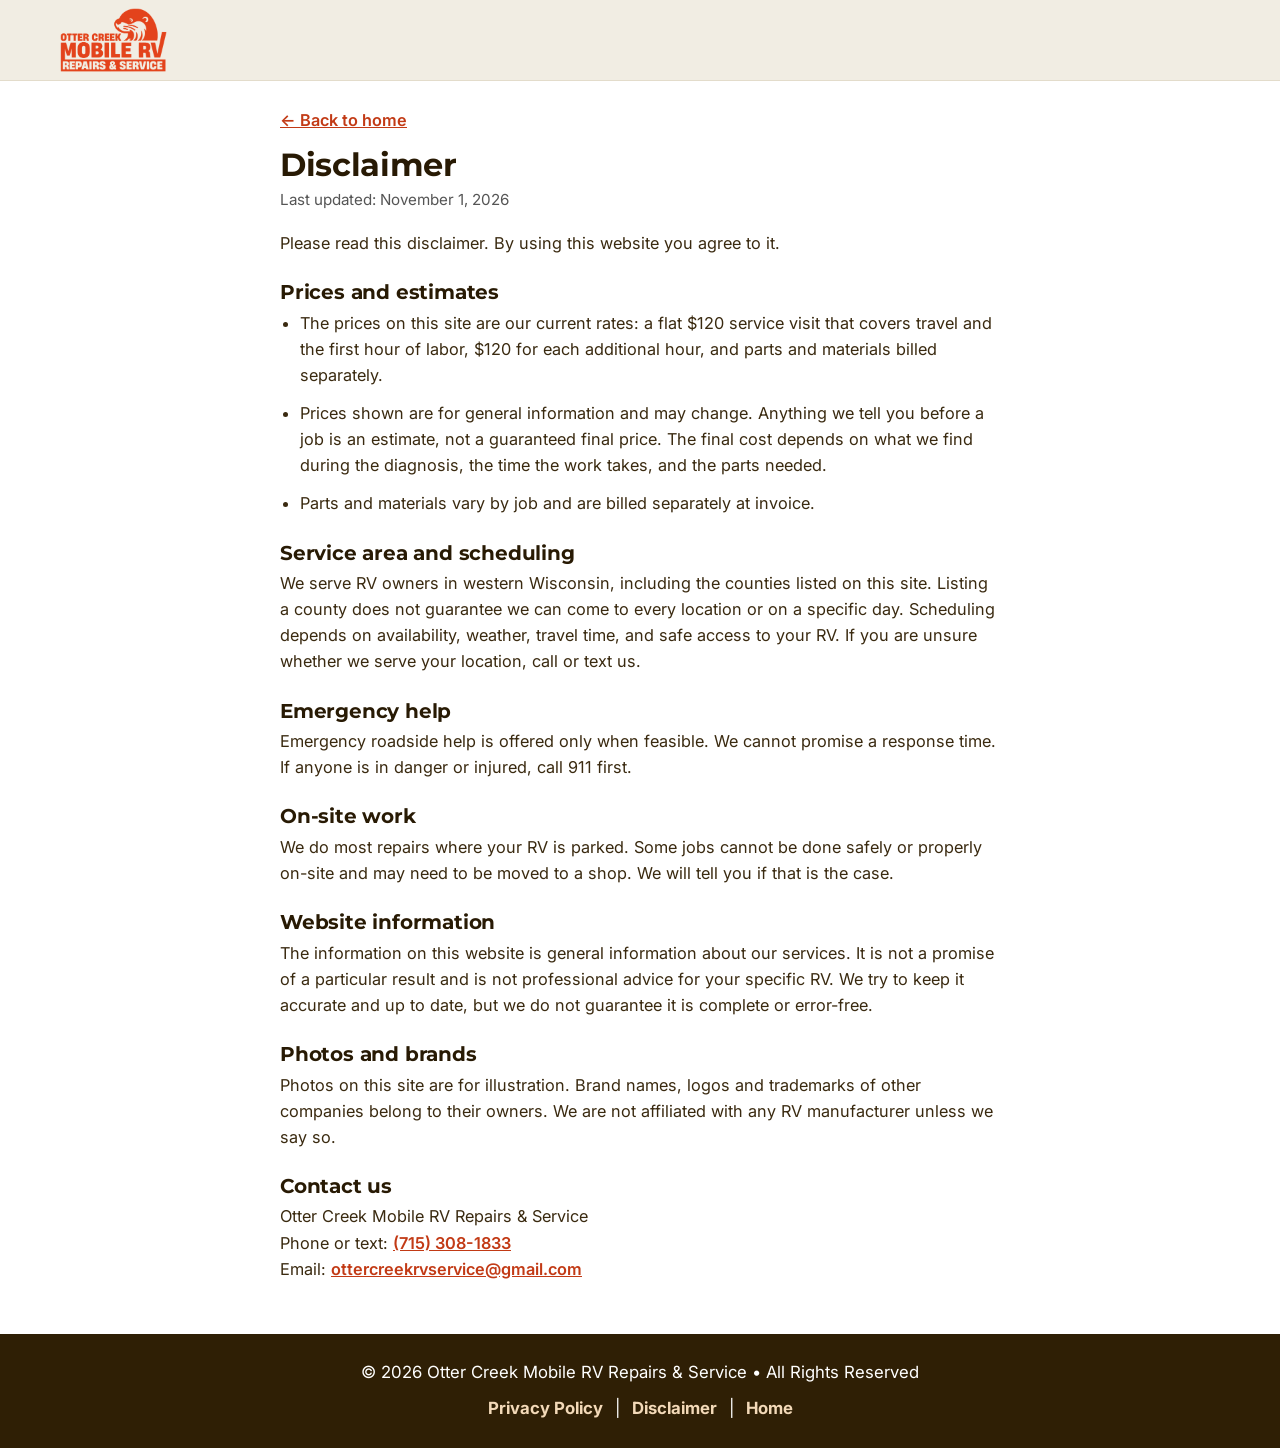
==== commit ff147a83: "Titles in Montserrat Co-Authored-By: Claude Sonnet 5.5 <noreply@anthropic.com> Claude-Session: https" ====
--- a/disclaimer.html
+++ b/disclaimer.html
@@ -8,7 +8,7 @@
 <link rel="icon" href="assets/favicon-orange.png" type="image/png">
 <link rel="preconnect" href="https://fonts.googleapis.com">
 <link rel="preconnect" href="https://fonts.gstatic.com" crossorigin>
-<link href="https://fonts.googleapis.com/css2?family=Inter:ital,opsz,wght@0,14..32,100..900;1,14..32,100..900&display=swap" rel="stylesheet">
+<link href="https://fonts.googleapis.com/css2?family=Inter:ital,opsz,wght@0,14..32,100..900;1,14..32,100..900&family=Montserrat:wght@600;700&display=swap" rel="stylesheet">
 <link rel="stylesheet" href="styles.css">
 </head>
 <body class="legal-page">
--- a/styles.css
+++ b/styles.css
@@ -1552,3 +1552,105 @@
 .faq-section .faq details,.svc6 .s6{background:#f1ede3}
 .hd-main .brand img{height:80px;width:auto}
 @media(max-width:980px){.hd-main .brand img{height:70px}}
+
+/* Header: tan */
+.site-header,.hd-main,.util,.doc-head{background:#f1ede3}
+.hd-main .burger,.burger{background:#f8f7f2;border-color:#2f1f05}
+.callblock .btn-outline{background:#f8f7f2}
+.callblock .btn-primary,.callblock .btn-primary:hover{background:#e0441b;color:#fff}
+.callblock .btn-primary:hover{background:#c23a15}
+.hd-quote,.hd-call{background:transparent}
+
+/* ===== Quote form: white card overlapping the bottom of the hero ===== */
+.hero{padding-bottom:120px!important}
+.quotesec{display:flow-root;background:#f8f7f2!important;padding:0 0 36px!important}
+.quotesec .container{margin-top:-84px;position:relative;z-index:2;width:calc(100% - 32px);max-width:680px;margin-inline:auto}
+.quotesec .quote-card{background:#fff!important;color:#2f1f05;border-radius:22px!important;padding:26px 20px 30px!important;box-shadow:0 14px 36px rgba(47,31,5,.22)!important;border:1px solid #efe8da;max-width:none!important;margin:0!important}
+.quotesec .quote-card h2,.quotesec .qc-sub,.quotesec .qc-kicker,.quotesec .qc-fine{color:#2f1f05!important}
+.quotesec .qc-phone{color:#e0441b!important}
+.qc-call{border-bottom-color:#e3dccb!important}
+.quotesec .quote-card input,.quotesec .quote-card select,.quotesec .quote-card textarea{background:#f8f7f2!important;border:2px solid #e3dccb!important;border-radius:14px!important;color:#2f1f05}
+.quotesec .quote-card input::placeholder,.quotesec .quote-card textarea::placeholder{color:#8a7d6b}
+.quotesec .quote-card input:focus,.quotesec .quote-card select:focus,.quotesec .quote-card textarea:focus{border-color:#e0441b!important;outline:3px solid rgba(224,68,27,.35)!important}
+.qc-submit{border-radius:4px!important;padding:0 30px!important}
+@media(min-width:701px){.quotesec .container{margin-top:-110px}.hero{padding-bottom:150px!important}}
+@media(max-width:700px){.quotesec .quote-card{padding:24px 16px 28px!important}}
+.quotesec .quote-card{padding-top:26px!important}
+.quotesec .quote-card h2{margin-top:0}
+
+/* Form heading: mixed case, centered, muted instruction, small required note */
+.quotesec .quote-card h2{text-transform:none!important;font-size:1.5rem!important;font-weight:700!important;line-height:1.2!important;margin:0 0 4px!important}
+.quotesec .qc-sub{color:#6b5a42!important;margin-top:0!important;font-size:.95rem}
+.quotesec .qc-sub+.qc-sub{font-size:.8rem!important;color:#8a7d6b!important;margin-top:-6px!important}
+
+/* Form corners match the hero buttons (5px) */
+.quotesec .quote-card{border-radius:5px!important}
+.quotesec .quote-card input,.quotesec .quote-card select,.quotesec .quote-card textarea{border-radius:5px!important}
+.qc-submit{border-radius:5px!important}
+
+/* Hero photo: more faded behind the text */
+.hero::after{background:linear-gradient(rgba(30,18,2,.86),rgba(30,18,2,.8) 55%,rgba(30,18,2,.88))}
+@media(max-width:700px){.hero::after{background:linear-gradient(rgba(30,18,2,.88),rgba(30,18,2,.84))}}
+
+/* Hero checklist: bold */
+.hero-checks li{font-weight:700}
+
+/* ===== Pricing promo banner with RV ===== */
+.pricing.pp{background:radial-gradient(120% 90% at 50% 70%,#e84a22 0,#c23a15 60%,#a23010 100%);padding:44px 0 0;overflow:hidden;color:#fff}
+.pp-in{width:calc(100% - 32px);max-width:760px;display:grid;justify-items:center;text-align:center;gap:0}
+.pp-h{margin:0 0 22px;font-size:2rem;line-height:1.18;font-weight:700;color:#fff;letter-spacing:-.01em}
+.pp-h em{font-style:italic;font-weight:800}
+.pp-btn{height:50px;padding:0 34px;border:0;border-radius:5px;background:#fff;color:#2f1f05;font:inherit;font-weight:800;font-size:1rem;letter-spacing:.04em;text-transform:uppercase;cursor:pointer;box-shadow:0 4px 0 rgba(0,0,0,.18)}
+.pp-btn:hover{background:#f8f7f2}
+.pp-btn:focus-visible{outline:3px solid #fff;outline-offset:3px}
+.pp-more{width:100%;margin-top:28px;display:grid;justify-items:center;gap:4px;background:#fff;border-radius:5px;padding:22px 16px 26px;color:#2f1f05;box-shadow:0 12px 30px rgba(0,0,0,.25)}
+.pp-more[hidden]{display:none}
+.pp-more .eyebrow{color:#c23a15!important;margin:0 0 12px}
+.pp-more .ps-rows{width:100%}
+.pp-more .ps-row{background:#f8f7f2}
+.pp-more .ps-text p{color:#2f1f05}
+.pp-more .ps-btn{margin-top:20px}
+.pp-rv{width:min(100%,520px);height:auto;margin-top:26px;display:block;filter:drop-shadow(0 18px 18px rgba(0,0,0,.25))}
+@media(min-width:700px){.pricing.pp{padding-top:64px}.pp-h{font-size:2.8rem}}
+.pp-sub{margin:0 0 22px;font-size:1.05rem;color:#fff;opacity:.95}
+a.pp-btn{display:inline-flex;align-items:center;justify-content:center;text-decoration:none}
+.pp-h{margin-bottom:10px}
+.pp-h{margin-bottom:22px}
+
+/* Services: two-column icon tiles (expand to full width when opened) */
+.svc6-grid{grid-template-columns:1fr 1fr!important;gap:10px!important}
+@media(min-width:1000px){.svc6-grid{grid-template-columns:repeat(3,1fr)!important;gap:14px!important}}
+.svc6 details.s6{background:#f8f7f2!important;border:1px solid #e3dccb!important}
+.svc6 details.s6[open]{grid-column:1/-1}
+.svc6 .s6-sum{position:relative;flex-direction:column;justify-content:center;gap:10px;min-height:128px;padding:20px 12px 16px;text-align:center}
+.svc6 .s6-sum .s6-tx{flex:none}
+.svc6 .s6-ic,.svc6 .s6-ic.c1,.svc6 .s6-ic.c2,.svc6 .s6-ic.c3,.svc6 .s6-ic.c4,.svc6 .s6-ic.c5,.svc6 .s6-ic.c6{width:36px;height:36px;color:#e0441b}
+.svc6 .s6-ic svg{width:36px;height:36px;stroke:#e0441b;stroke-width:1.7}
+.svc6 .s6-tx b{font-size:1rem;font-weight:600;line-height:1.25}
+.svc6 .s6-chev{position:absolute;top:12px;right:12px;width:8px;height:8px;border-width:2px;margin:0;opacity:.55}
+.svc6 details.s6[open] .s6-chev{margin:4px 0 0}
+.svc6 details.s6[open] .s6-sum{min-height:0;flex-direction:row;justify-content:flex-start;text-align:left;padding:16px 18px;gap:16px}
+.svc6 details.s6[open] .s6-chev{top:50%;margin-top:-2px;right:18px}
+.svc6 .s6-ic{transition:none}
+
+/* Services tiles are static (no dropdowns) */
+.svc6 .s6-sum{cursor:default}
+.svc6 div.s6{background:#f8f7f2!important;border:1px solid #e3dccb!important;border-radius:var(--r);display:block;padding:0;min-height:0}
+
+/* Services sits under the quote form on tan */
+.svc6{background:#f1ede3!important}
+.svc6 div.s6{background:#f8f7f2!important}
+
+/* Form section and Services share one tan, no seam */
+.quotesec{background:#f1ede3!important;padding-bottom:0!important}
+.svc6{padding-top:30px!important}
+
+/* Services tiles white */
+.svc6 div.s6{background:#fff!important;border-color:#e3dccb!important}
+
+/* Services: title closer to tiles */
+.svc6 .svc-head .title{margin-bottom:0!important}
+.svc6 .svc6-grid{padding-top:14px!important}
+
+/* Titles in Montserrat */
+h1,h2,h3,h4,.title,.pp-h,.hero h1,.quote-card h2{font-family:Montserrat,Inter,system-ui,sans-serif!important;font-weight:700!important;letter-spacing:-.01em!important}
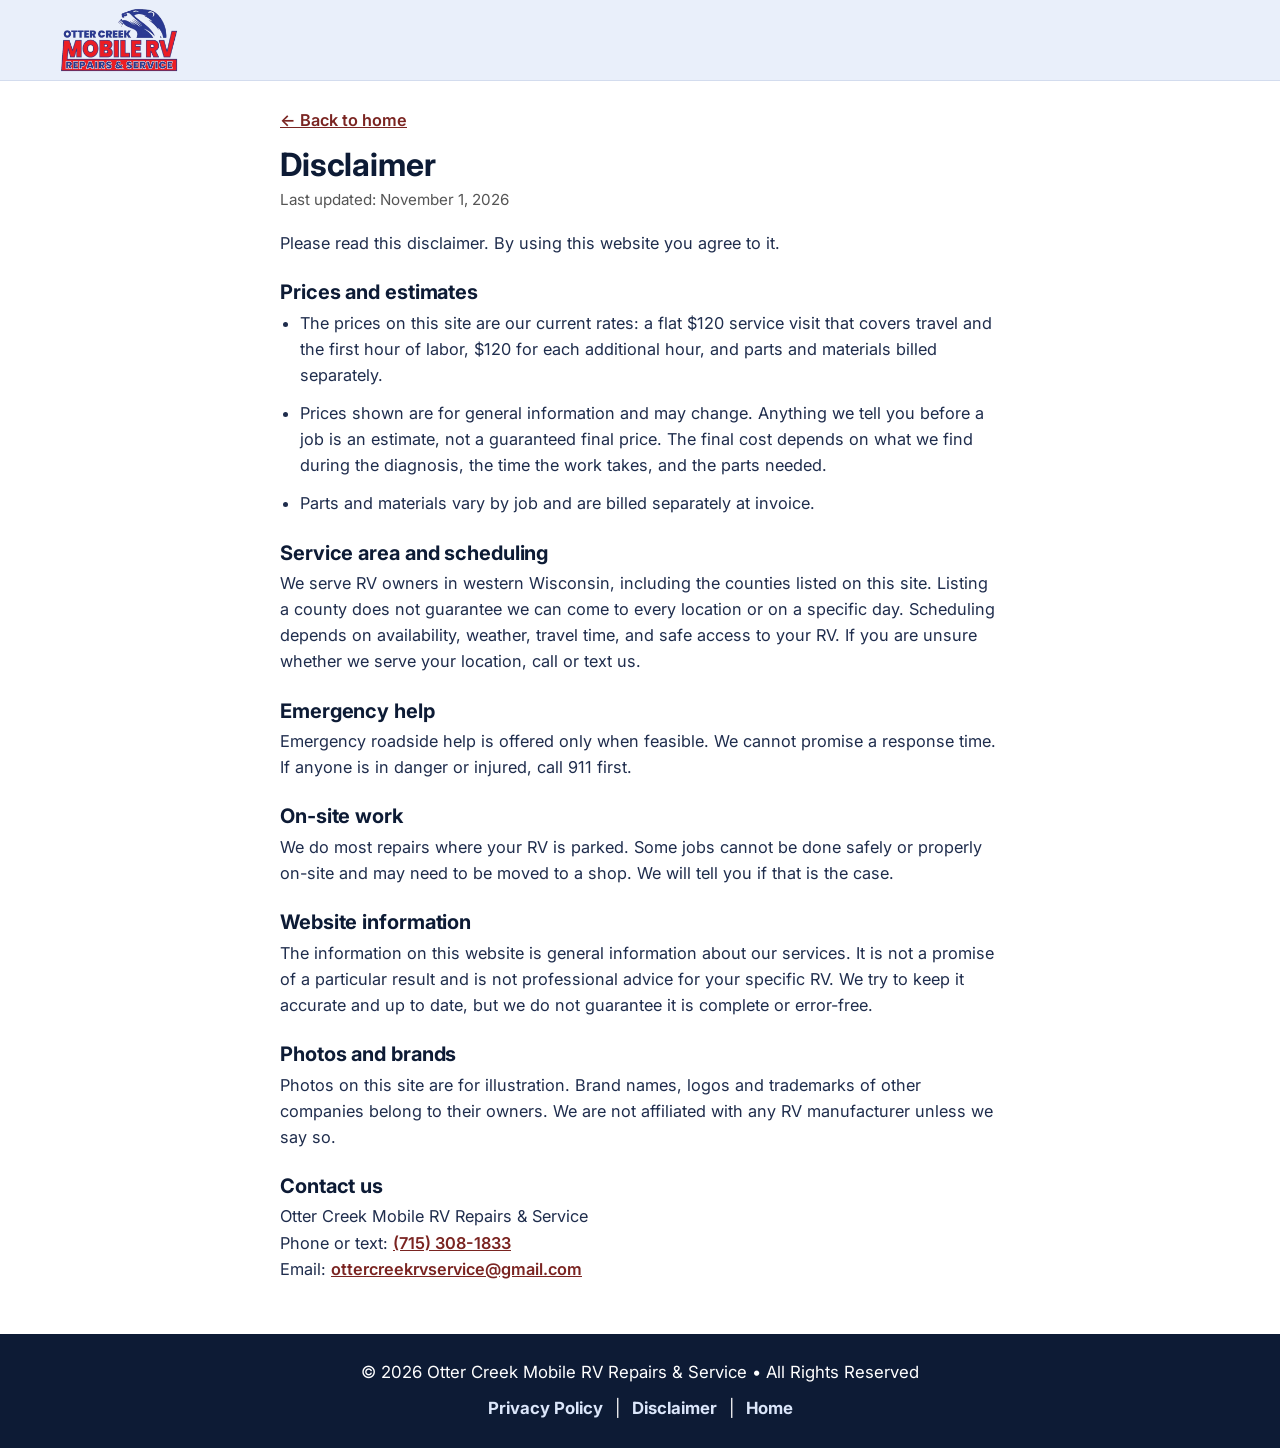
==== commit de4f572f: "Navy scheme: matching logo, favicon and share image on all pages Co-Authored-By: Claude Sonnet 5.5 <" ====
--- a/disclaimer.html
+++ b/disclaimer.html
@@ -5,14 +5,14 @@
 <meta name="viewport" content="width=device-width,initial-scale=1">
 <title>Disclaimer | Otter Creek Mobile RV Repairs &amp; Service</title>
 <meta name="description" content="Estimates, pricing, service area and website information for Otter Creek Mobile RV Repairs & Service.">
-<link rel="icon" href="assets/favicon-orange.png" type="image/png">
+<link rel="icon" href="assets/favicon-otter.svg" type="image/svg+xml">
 <link rel="preconnect" href="https://fonts.googleapis.com">
 <link rel="preconnect" href="https://fonts.gstatic.com" crossorigin>
-<link href="https://fonts.googleapis.com/css2?family=Inter:ital,opsz,wght@0,14..32,100..900;1,14..32,100..900&family=Montserrat:wght@600;700&display=swap" rel="stylesheet">
+<link href="https://fonts.googleapis.com/css2?family=Inter:ital,opsz,wght@0,14..32,100..900;1,14..32,100..900&display=swap" rel="stylesheet">
 <link rel="stylesheet" href="styles.css">
 </head>
 <body class="legal-page">
-<header class="doc-head"><div class="container"><a class="brand" href="/" aria-label="Otter Creek Mobile RV Repairs &amp; Service home"><img src="assets/logo-otter-orange.webp" alt="Otter Creek Mobile RV Repairs &amp; Service" width="141" height="85"></a></div></header>
+<header class="doc-head"><div class="container"><a class="brand" href="/" aria-label="Otter Creek Mobile RV Repairs &amp; Service home"><img src="assets/logo-otter.webp" alt="Otter Creek Mobile RV Repairs &amp; Service" width="141" height="85"></a></div></header>
 <main class="doc">
 <div class="container doc-in">
 <p class="back"><a href="/">&larr; Back to home</a></p>
--- a/styles.css
+++ b/styles.css
@@ -1,6 +1,6 @@
 :root{
-  --ink:#281a04; --forest:#281a04; --forest-d:#2f1f05; --orange:#e0441b; --orange-d:#c23a15; --orange-h:#c23a15;
-  --bg:#f8f7f2; --card:#fff; --muted:#281a04; --line:#e2e2de; --radius:14px;
+  --ink:#0d1b35; --forest:#0d1b35; --forest-d:#0d1b35; --orange:#962d29; --orange-d:#7a2421; --orange-h:#7a2421;
+  --bg:#f6f8fc; --card:#fff; --muted:#0d1b35; --line:#e2e2de; --radius:14px;
   --shadow:0 8px 28px rgba(15,29,28,.12);
 }
 *{box-sizing:border-box;margin:0}
@@ -13,10 +13,10 @@
 h1,h2,h3{line-height:1.08;letter-spacing:-.025em}
 
 .btn{display:inline-flex;align-items:center;justify-content:center;gap:8px;padding:11px 20px;border-radius:10px;font-weight:600;font-size:.95rem;border:2px solid transparent;cursor:pointer;transition:.15s;font-family:inherit}
-.btn-primary{background:var(--orange);color:#281a04}.btn-primary:hover{background:var(--orange-h)}
+.btn-primary{background:var(--orange);color:#0d1b35}.btn-primary:hover{background:var(--orange-h)}
 .btn-outline{border-color:var(--forest);color:var(--forest);background:#fff}.btn-outline:hover{background:var(--forest);color:#fff}
 .btn-ghost{border-color:rgba(255,255,255,.7);color:#fff}.btn-ghost:hover{background:#fff;color:var(--forest)}
-.btn-light{background:#281a04;color:#fff}.btn-light:hover{background:#000}
+.btn-light{background:#0d1b35;color:#fff}.btn-light:hover{background:#000}
 .btn-lg{padding:15px 28px;font-size:1.05rem}.btn-block{width:100%}
 
 /* header */
@@ -24,7 +24,7 @@
 .nav{display:flex;align-items:center;gap:32px;height:84px}
 .brand{display:flex;align-items:center;gap:10px}
 .brand img{height:66px;width:auto}
-.brand-foot{background:#f8f7f2;border-radius:12px;padding:10px 14px;width:max-content}
+.brand-foot{background:#f6f8fc;border-radius:12px;padding:10px 14px;width:max-content}
 .brand-foot img{height:60px}
 .brand-text{display:flex;flex-direction:column;line-height:1}
 .brand-text strong{font-size:1.7rem;font-weight:800;color:var(--forest);letter-spacing:-.02em}
@@ -38,16 +38,16 @@
 .burger span{display:block;width:24px;height:2px;background:var(--forest);margin:5px 0}
 
 /* hero */
-.hero{background:#2f1f05;
+.hero{background:#0d1b35;
   color:#fff;padding:40px 0 64px;position:relative;overflow:hidden}
 .hero-grid{display:grid;grid-template-columns:1.15fr .85fr;gap:48px;align-items:center;position:relative;z-index:1}
 .eyebrow{font-size:.78rem;font-weight:700;letter-spacing:.16em;text-transform:uppercase;color:var(--orange-d);margin-bottom:10px}
 .eyebrow.light{color:var(--orange)}
 .hero h1{font-size:clamp(2.4rem,5vw,3.8rem);font-weight:800;margin:6px 0 18px}
 .hero h1 span{color:var(--orange)}
-.lead{font-size:1.1rem;max-width:520px;color:#e3dccb}
+.lead{font-size:1.1rem;max-width:520px;color:#d3dcee}
 .hero-actions{display:flex;gap:14px;flex-wrap:wrap;margin:28px 0}
-.badges{list-style:none;padding:0;display:grid;grid-template-columns:1fr 1fr;gap:10px 20px;font-size:.9rem;color:#e3dccb;max-width:500px}
+.badges{list-style:none;padding:0;display:grid;grid-template-columns:1fr 1fr;gap:10px 20px;font-size:.9rem;color:#d3dcee;max-width:500px}
 .badges b{color:var(--orange)}
 
 .quote-card{background:#fff;color:var(--ink);border-radius:var(--radius);padding:26px;box-shadow:var(--shadow);display:grid;gap:12px}
@@ -59,7 +59,7 @@
 .fine{font-size:.76rem;color:var(--muted);text-align:center}.fine.dark{text-align:left;margin-top:14px}
 
 /* stats */
-.stats{background:var(--orange);color:#281a04}
+.stats{background:var(--orange);color:#0d1b35}
 .stats-grid{display:grid;grid-template-columns:repeat(4,1fr);gap:8px;padding:30px 0}
 .stat{text-align:center;display:grid;justify-items:center;align-content:start;gap:10px;padding:0 10px}
 .stat .i{width:40px;height:40px}
@@ -85,8 +85,8 @@
 .versus{padding:0;background:var(--bg)}
 .versus-grid{display:grid;grid-template-columns:1fr 1fr;position:relative}
 .versus-grid>div:not(.vs-badge){padding:44px 56px 48px max(16px,calc((100vw - 1160px)/2));display:flex;flex-direction:column;gap:14px;min-width:0}
-.vs-old{background:#2f1f05;color:#fff}
-.vs-new{background:var(--orange);color:#281a04;padding-left:56px !important;padding-right:max(16px,calc((100vw - 1160px)/2)) !important}
+.vs-old{background:#0d1b35;color:#fff}
+.vs-new{background:var(--orange);color:#0d1b35;padding-left:56px !important;padding-right:max(16px,calc((100vw - 1160px)/2)) !important}
 .versus h3{font-size:1.8rem;font-weight:800;margin:0}
 .versus ul{list-style:none;padding:0;margin:0}
 .versus li{display:flex;gap:12px;align-items:center;padding:13px 0;border-top:1px solid rgba(255,255,255,.14);font-weight:500}
@@ -94,21 +94,21 @@
 .versus li:first-child{border-top:0}
 .versus li::before{width:26px;height:26px;border-radius:50%;display:grid;place-items:center;flex:none;font-size:.85rem;font-weight:800}
 .versus li.x::before{content:"✕";background:#d8453a;color:#fff}
-.versus li.ok::before{content:"✓";background:#281a04;color:var(--orange)}
-.vs-badge{position:absolute;left:50%;top:50%;transform:translate(-50%,-50%);width:56px;height:56px;border-radius:50%;background:#fff;color:#281a04;font-weight:800;display:grid;place-items:center;box-shadow:0 6px 18px rgba(30,18,2,.3);z-index:2}
+.versus li.ok::before{content:"✓";background:#0d1b35;color:var(--orange)}
+.vs-badge{position:absolute;left:50%;top:50%;transform:translate(-50%,-50%);width:56px;height:56px;border-radius:50%;background:#fff;color:#0d1b35;font-weight:800;display:grid;place-items:center;box-shadow:0 6px 18px rgba(8,16,34,.3);z-index:2}
 
 /* steps */
 .steps-grid{list-style:none;padding:0;margin-top:28px;display:grid;grid-template-columns:1fr auto 1fr auto 1fr;gap:20px;align-items:start;text-align:center}
 .steps-grid li{display:flex;flex-direction:column;align-items:center;gap:8px}
-.num{width:48px;height:48px;border-radius:50%;background:var(--orange);color:#281a04;font-weight:800;font-size:1.3rem;display:grid;place-items:center}
+.num{width:48px;height:48px;border-radius:50%;background:var(--orange);color:#0d1b35;font-weight:800;font-size:1.3rem;display:grid;place-items:center}
 .steps-grid h3{font-size:1.3rem;color:var(--forest)}
 .steps-grid p{color:var(--muted);font-size:.92rem;max-width:300px}
 .arrow{font-size:2rem;color:var(--orange);padding-top:6px}
 
 /* pricing */
-.pricing{background:linear-gradient(135deg,#44300f,var(--forest-d));color:#fff;padding:44px 0}
+.pricing{background:linear-gradient(135deg,#1a2c52,var(--forest-d));color:#fff;padding:44px 0}
 .pricing-grid{display:grid;grid-template-columns:1fr 1fr;gap:48px;align-items:center}
-.title.light{color:#fff;text-align:left}.intro.light{color:#e3dccb;text-align:left;margin:12px 0 0}
+.title.light{color:#fff;text-align:left}.intro.light{color:#d3dcee;text-align:left;margin:12px 0 0}
 .checks{list-style:none;padding:0;margin-top:22px;display:grid;gap:10px}
 .checks li::before{content:"✓";color:var(--orange);font-weight:800;margin-right:10px}
 .price-cards{display:grid;gap:14px}
@@ -124,7 +124,7 @@
 .who-tiles{display:grid;grid-template-columns:1fr 1fr;gap:14px}
 
 /* cta */
-.cta-band{background:var(--orange);color:#281a04;padding:44px 0}
+.cta-band{background:var(--orange);color:#0d1b35;padding:44px 0}
 .cta-inner{display:flex;align-items:center;justify-content:space-between;gap:24px;flex-wrap:wrap}
 .cta-band h2{font-size:2.1rem;font-weight:800}
 
@@ -146,7 +146,7 @@
 .faq details p{margin-top:10px;font-size:.92rem}
 
 /* footer */
-.footer{background:var(--forest-d);color:#e3dccb;padding:52px 0 20px}
+.footer{background:var(--forest-d);color:#d3dcee;padding:52px 0 20px}
 .footer .brand-text strong{color:#fff}
 .foot-grid{display:grid;grid-template-columns:1.4fr 1fr 1fr 1fr;gap:32px}
 .foot-grid h4{color:#fff;margin-bottom:10px;font-size:.95rem}
@@ -184,7 +184,7 @@
 address{font-style:normal;font-size:.9rem;line-height:1.5}
 .hero h1 span{display:block}
 
-::placeholder{color:#281a04;opacity:.7}
+::placeholder{color:#0d1b35;opacity:.7}
 
 /* service map */
 .map-wrap{display:grid;gap:8px}
@@ -198,9 +198,9 @@
 .pricing-cols{display:grid;grid-template-columns:1fr 1fr;gap:48px;align-items:center}
 .pricing-cols>*{min-width:0}
 .pc-copy .title.light{margin-bottom:0}
-.pc-text{margin-top:14px;max-width:46ch;color:#ece6d8}
+.pc-text{margin-top:14px;max-width:46ch;color:#dfe6f4}
 .pc-copy .checks{margin:20px 0 26px}
-.pc-card{background:#fff;color:#281a04;border-radius:16px;overflow:hidden;box-shadow:0 14px 40px rgba(30,18,2,.35)}
+.pc-card{background:#fff;color:#0d1b35;border-radius:16px;overflow:hidden;box-shadow:0 14px 40px rgba(8,16,34,.35)}
 .pc-top{background:var(--orange);padding:30px 32px;display:grid;gap:6px}
 .pc-top .ps-big{font-size:clamp(4rem,8vw,5.5rem)}
 .pc-rows{padding:8px 32px 14px;font-variant-numeric:tabular-nums}
@@ -236,15 +236,15 @@
 @media(max-width:980px){.area-3{grid-template-columns:1fr}.area-3 .faq{grid-template-columns:1fr}.area-3 .map-wrap{max-width:520px;margin:0 auto;width:100%}}
 
 /* service area: black band */
-.area{background:linear-gradient(135deg,#44300f,#2f1f05);color:#fff}
+.area{background:linear-gradient(135deg,#1a2c52,#0d1b35);color:#fff}
 .area .eyebrow{color:var(--orange)}
 .area .title,.area .title.left{color:#fff}
-.area-copy p:not(.eyebrow){color:#ece6d8}
-.area .service-map{box-shadow:0 14px 40px rgba(30,18,2,.55)}
+.area-copy p:not(.eyebrow){color:#dfe6f4}
+.area .service-map{box-shadow:0 14px 40px rgba(8,16,34,.55)}
 .area-3 .faq{border-top-color:rgba(255,255,255,.15)}
-.area .faq details{background:#44300f;border-color:#333;color:#fff}
+.area .faq details{background:#1a2c52;border-color:#333;color:#fff}
 .area .faq summary::after{color:var(--orange)}
-.area .faq details p{color:#ece6d8}
+.area .faq details p{color:#dfe6f4}
 
 /* faq: light section below the black service area */
 .faq-section{background:var(--bg)}
@@ -253,13 +253,13 @@
 .faq-section .faq>.title{margin-bottom:6px}
 .faq-section .faq details{margin-top:0}
 @media(max-width:980px){.faq-section .faq{grid-template-columns:1fr}}
-.area .service-map{box-shadow:0 14px 40px rgba(30,18,2,.55)}
+.area .service-map{box-shadow:0 14px 40px rgba(8,16,34,.55)}
 
 /* pricing: visit steps */
 .pc-steps{display:grid}
 .pc-it{display:grid;grid-template-columns:52px 1fr auto;gap:18px;align-items:center;padding:22px 0;border-bottom:1px solid rgba(255,255,255,.14)}
 .pc-it:first-child{padding-top:0}.pc-it:last-child{border-bottom:0;padding-bottom:0}
-.pc-dot{width:52px;height:52px;font-size:1.2rem;border-radius:50%;background:var(--orange);color:#281a04;display:grid;place-items:center;font-weight:800}
+.pc-dot{width:52px;height:52px;font-size:1.2rem;border-radius:50%;background:var(--orange);color:#0d1b35;display:grid;place-items:center;font-weight:800}
 .pc-it b{display:block;font-weight:700;font-size:1.6rem;letter-spacing:-.02em;line-height:1.1}
 .pc-it small{font-size:.85rem;color:#d7d7d2}
 .pc-amt{font-size:2.4rem;font-weight:800;letter-spacing:-.03em;line-height:1;color:var(--orange)}
@@ -268,7 +268,7 @@
 /* mobile */
 .call-mini,.sticky-bar{display:none}
 @media(max-width:980px){
-  .call-mini{display:inline-flex;align-items:center;gap:8px;margin-left:auto;background:var(--orange);color:#281a04;font-weight:700;border-radius:10px;padding:10px 16px;min-height:44px}
+  .call-mini{display:inline-flex;align-items:center;gap:8px;margin-left:auto;background:var(--orange);color:#0d1b35;font-weight:700;border-radius:10px;padding:10px 16px;min-height:44px}
   .call-mini+.burger{margin-left:0}
   .nav-cta{display:none}
 }
@@ -287,7 +287,7 @@
   .intro{font-size:.98rem}
   /* compact service cards */
   .card{display:grid;grid-template-columns:76px 1fr;column-gap:14px;row-gap:4px;padding:14px;align-items:start}
-  .card-img{grid-row:1 / span 3;margin:0;align-self:start;width:76px;height:76px;background:#f1ede3;display:grid;place-items:center}
+  .card-img{grid-row:1 / span 3;margin:0;align-self:start;width:76px;height:76px;background:#e9effa;display:grid;place-items:center}
   .card-img svg{width:100%;height:auto}
   .card h3,.card p,.card a{padding:0;grid-column:2}
   .card h3{font-size:1.15rem}
@@ -304,10 +304,10 @@
   .footer{padding-bottom:28px}
   .foot-grid a{padding:7px 0;margin-bottom:0}
   .legal{padding-bottom:6px}
-  .sticky-bar{display:grid;grid-template-columns:1fr 1.4fr;gap:10px;position:fixed;left:0;right:0;bottom:0;z-index:60;padding:10px max(12px,env(safe-area-inset-left,0px)) calc(10px + env(safe-area-inset-bottom,0px)) max(12px,env(safe-area-inset-right,0px));background:#2f1f05;border-top:1px solid rgba(255,255,255,.14)}
+  .sticky-bar{display:grid;grid-template-columns:1fr 1.4fr;gap:10px;position:fixed;left:0;right:0;bottom:0;z-index:60;padding:10px max(12px,env(safe-area-inset-left,0px)) calc(10px + env(safe-area-inset-bottom,0px)) max(12px,env(safe-area-inset-right,0px));background:#0d1b35;border-top:1px solid rgba(255,255,255,.14)}
   .sticky-bar a{display:flex;align-items:center;justify-content:center;gap:8px;min-height:50px;border-radius:12px;font-weight:700;font-size:1rem}
-  .sb-call{background:#44300f;color:#fff;border:1px solid rgba(255,255,255,.22)}
-  .sb-quote{background:var(--orange);color:#281a04}
+  .sb-call{background:#1a2c52;color:#fff;border:1px solid rgba(255,255,255,.22)}
+  .sb-quote{background:var(--orange);color:#0d1b35}
   .call-mini{display:none}
   .call-mini+.burger,.burger{margin-left:auto}
 }
@@ -324,10 +324,10 @@
 
 /* readability + focus */
 body{font-size:1.0625rem;line-height:1.6}
-.skip{position:absolute;left:12px;top:-60px;z-index:100;background:#281a04;color:#fff;padding:12px 18px;border-radius:8px;font-weight:700}
+.skip{position:absolute;left:12px;top:-60px;z-index:100;background:#0d1b35;color:#fff;padding:12px 18px;border-radius:8px;font-weight:700}
 .skip:focus{top:12px}
-a:focus-visible,button:focus-visible,summary:focus-visible,input:focus-visible,select:focus-visible,textarea:focus-visible{outline:3px solid #281a04;outline-offset:2px;box-shadow:0 0 0 6px var(--orange)}
-.quote-card input:focus,.quote-card select:focus,.quote-card textarea:focus{outline:3px solid #281a04;outline-offset:1px;box-shadow:0 0 0 5px var(--orange)}
+a:focus-visible,button:focus-visible,summary:focus-visible,input:focus-visible,select:focus-visible,textarea:focus-visible{outline:3px solid #0d1b35;outline-offset:2px;box-shadow:0 0 0 6px var(--orange)}
+.quote-card input:focus,.quote-card select:focus,.quote-card textarea:focus{outline:3px solid #0d1b35;outline-offset:1px;box-shadow:0 0 0 5px var(--orange)}
 .fine{font-size:.85rem}
 .stat span,.card p,.faq details p{font-size:1rem}
 .txt-only{display:none}
@@ -335,16 +335,16 @@
 .who-h{text-wrap:balance}
 .who-tiles{display:grid;grid-template-columns:1fr 1fr;gap:16px}
 .wt{background:#fff;border-radius:16px;padding:22px;box-shadow:0 2px 12px rgba(15,29,28,.08);display:grid;gap:14px;align-content:start}
-.wt-i{width:52px;height:52px;border-radius:14px;background:var(--orange);color:#281a04;display:grid;place-items:center}
+.wt-i{width:52px;height:52px;border-radius:14px;background:var(--orange);color:#0d1b35;display:grid;place-items:center}
 .wt-i svg{width:28px;height:28px}
 .wt b{display:block;font-weight:800;font-size:1.05rem}
 .wt span:not(.wt-i){display:block;font-size:.95rem;margin-top:2px}
 /* town checker */
 .town-check{margin-top:22px;max-width:460px}
 .town-check label{display:block;font-weight:700;margin-bottom:8px}
-.tc-row input{width:100%;font:inherit;font-size:1rem;padding:14px 16px;border-radius:12px;border:2px solid transparent;background:#fff;color:#281a04}
-.tc-res{margin-top:10px;font-size:.98rem;color:#ece6d8;min-height:1.5em}
-.tc-res.yes{color:#281a04;background:var(--orange);font-weight:700;border-radius:10px;padding:10px 14px}
+.tc-row input{width:100%;font:inherit;font-size:1rem;padding:14px 16px;border-radius:12px;border:2px solid transparent;background:#fff;color:#0d1b35}
+.tc-res{margin-top:10px;font-size:.98rem;color:#dfe6f4;min-height:1.5em}
+.tc-res.yes{color:#0d1b35;background:var(--orange);font-weight:700;border-radius:10px;padding:10px 14px}
 .tc-res.maybe{color:#fff;font-weight:600;border-left:4px solid var(--orange);padding-left:12px}
 .area-copy .btn{margin-top:22px}
 @media(max-width:980px){.txt-only{display:inline-flex}.who-tiles{grid-template-columns:1fr 1fr}}
@@ -353,7 +353,7 @@
   .wt{grid-template-columns:52px 1fr;column-gap:16px;align-items:center;padding:16px}
   .town-check{max-width:none}
   .sticky-bar{grid-template-columns:1fr 1fr 1.5fr}
-  .sb-text{background:#44300f;color:#fff;border:1px solid rgba(255,255,255,.22)}
+  .sb-text{background:#1a2c52;color:#fff;border:1px solid rgba(255,255,255,.22)}
   .hero-actions .txt-only{display:inline-flex}
 }
 
@@ -363,46 +363,46 @@
 .btn-primary:hover{background:var(--orange-h)}
 .stats,.stats *,.cta-band,.cta-band h2,.vs-new,.vs-new .eyebrow,.vs-new li,.call-mini,.sb-quote{color:#fff}
 .stat .i{color:#fff}
-.cta-band .btn-light{background:#2f1f05;color:#fff}
+.cta-band .btn-light{background:#0d1b35;color:#fff}
 .num,.pc-dot,.wt-i{color:#fff}
 .wt-i svg{stroke:#fff}
 .versus li.ok::before{background:#fff;color:var(--orange)}
 .vs-new{background:var(--orange)}
-.vs-old{background:#2f1f05}
-.tc-res.yes{background:#fff;color:#281a04}
-.eyebrow.light,.area .eyebrow,.hero h1 span,.hero .badges b,.pricing .eyebrow,.pc-amt,.pricing .checks li::before,.pc-copy .eyebrow{color:#c23a15}
+.vs-old{background:#0d1b35}
+.tc-res.yes{background:#fff;color:#0d1b35}
+.eyebrow.light,.area .eyebrow,.hero h1 span,.hero .badges b,.pricing .eyebrow,.pc-amt,.pricing .checks li::before,.pc-copy .eyebrow{color:#7a2421}
 .pc-dot{background:var(--orange);color:#fff}
 .faq summary::after,.faq-section .faq summary::after{color:var(--orange)}
-.area .faq summary::after{color:#c23a15}
-.hero{background:linear-gradient(135deg,#2f1f05,#44300f)}
-.pricing{background:linear-gradient(135deg,#44300f,#2f1f05)}
-.area{background:linear-gradient(135deg,#44300f,#2f1f05)}
-.footer{background:#241703}
+.area .faq summary::after{color:#7a2421}
+.hero{background:linear-gradient(135deg,#0d1b35,#1a2c52)}
+.pricing{background:linear-gradient(135deg,#1a2c52,#0d1b35)}
+.area{background:linear-gradient(135deg,#1a2c52,#0d1b35)}
+.footer{background:#0a1429}
 .quote-card .btn-primary{color:#fff}
 .ico-phone{color:currentColor}
-.sb-call,.sb-text{background:#44300f;color:#fff}
-.sticky-bar{background:#2f1f05}
+.sb-call,.sb-text{background:#1a2c52;color:#fff}
+.sticky-bar{background:#0d1b35}
 .card a{color:var(--orange-d)}
-.card-img svg *[stroke="#1f3b3a"]{stroke:#281a04}
+.card-img svg *[stroke="#1f3b3a"]{stroke:#0d1b35}
 
 .fine svg{display:inline-block}
 
 /* header + service grid, Baker Brothers style in logo colors */
 .site-header{position:relative;top:auto;background:#fff;border-bottom:0}
-.util{background:#f1ede3;font-size:.82rem;font-weight:700}
+.util{background:#e9effa;font-size:.82rem;font-weight:700}
 .util .container{display:flex;justify-content:center;gap:26px;padding-block:7px}
-.util a{color:#281a04}.util a:hover{color:var(--orange)}
+.util a{color:#0d1b35}.util a:hover{color:var(--orange)}
 .hd-main{display:grid;grid-template-columns:auto 1fr auto;gap:26px;align-items:center;padding-block:12px;height:auto}
 .hd-main .brand img{height:64px;width:auto}
 .trust{display:flex;gap:30px;justify-content:center}
-.trust>div{display:flex;gap:11px;align-items:center;font-weight:800;font-size:.82rem;line-height:1.25;color:#281a04;text-transform:uppercase;letter-spacing:.02em}
-.t-ic{width:44px;height:44px;border-radius:50%;background:#2f1f05;color:#fff;display:grid;place-items:center;flex:none}
+.trust>div{display:flex;gap:11px;align-items:center;font-weight:800;font-size:.82rem;line-height:1.25;color:#0d1b35;text-transform:uppercase;letter-spacing:.02em}
+.t-ic{width:44px;height:44px;border-radius:50%;background:#0d1b35;color:#fff;display:grid;place-items:center;flex:none}
 .callblock{text-align:right;display:grid;gap:2px;justify-items:end}
 .callblock small{font-weight:800;color:var(--orange);font-size:.85rem}
-.callblock .phone{font-size:2rem;font-weight:800;letter-spacing:-.02em;line-height:1.05;color:#281a04}
+.callblock .phone{font-size:2rem;font-weight:800;letter-spacing:-.02em;line-height:1.05;color:#0d1b35}
 .sched,.cs-btn{display:inline-block;background:var(--orange);color:#fff;font-weight:800;letter-spacing:.05em;text-transform:uppercase;padding:11px 34px 11px 22px;clip-path:polygon(0 0,calc(100% - 16px) 0,100% 50%,calc(100% - 16px) 100%,0 100%)}
 .sched:hover,.cs-btn:hover{background:var(--orange-h)}
-.menu{position:static;display:block;flex:none;margin:0;padding:0;background:#2f1f05;border:0;font-size:inherit}
+.menu{position:static;display:block;flex:none;margin:0;padding:0;background:#0d1b35;border:0;font-size:inherit}
 .menu .menu-in{display:flex;justify-content:space-between;gap:0;padding-block:0}
 .menu a{color:#fff;font-weight:800;font-size:.8rem;letter-spacing:.06em;text-transform:uppercase;padding:15px 8px;border-bottom:4px solid transparent;position:static}
 .menu a::after{display:none}
@@ -411,11 +411,11 @@
 .svc6-grid{display:grid;grid-template-columns:repeat(3,1fr);gap:28px 34px;padding-block:34px}
 .s6{display:flex;gap:18px;align-items:center}
 .s6-ic{width:72px;height:72px;border-radius:50%;display:grid;place-items:center;color:#fff;flex:none}
-.c1{background:#2f1f05}.c2{background:#281a04}.c3{background:#e0441b}.c4{background:#e0441b}.c5{background:#e0441b}.c6{background:#2f1f05}
-.s6-tx b{display:block;color:#281a04;font-weight:800;font-size:1.2rem;line-height:1.2}
+.c1{background:#0d1b35}.c2{background:#0d1b35}.c3{background:#962d29}.c4{background:#962d29}.c5{background:#962d29}.c6{background:#0d1b35}
+.s6-tx b{display:block;color:#0d1b35;font-weight:800;font-size:1.2rem;line-height:1.2}
 .s6-tx span{font-size:.95rem;display:block;margin-top:2px}
 .s6:hover b{color:var(--orange)}
-.callstrip{background:#2f1f05;color:#fff}
+.callstrip{background:#0d1b35;color:#fff}
 .cs-in{display:flex;align-items:center;justify-content:space-between;gap:22px;padding-block:14px;flex-wrap:wrap}
 .cs-list{list-style:none;display:grid;gap:4px;font-weight:700;font-size:.9rem}
 .cs-list li::before{content:"✓ ";color:#fff;font-weight:800}
@@ -430,7 +430,7 @@
   .util,.trust,.callblock{display:none}
   .hd-main{display:flex;gap:12px;padding-block:8px}
   .hd-main .brand img{height:52px}
-  .menu{position:absolute;left:0;right:0;top:100%;display:none;border-bottom:1px solid #2f1f05}
+  .menu{position:absolute;left:0;right:0;top:100%;display:none;border-bottom:1px solid #0d1b35}
   .menu.open{display:block}
   .menu .menu-in{flex-direction:column;padding-block:6px}
   .menu a{padding:14px 4px;border-bottom:1px solid rgba(255,255,255,.18);font-size:.9rem}
@@ -449,12 +449,12 @@
 }
 
 /* phone strip, closer to the reference */
-.callstrip{background:#44300f}
+.callstrip{background:#1a2c52}
 .cs-in{padding-block:22px;gap:26px;flex-wrap:nowrap}
 .cs-list{gap:10px;font-weight:800;font-size:1.05rem;letter-spacing:.01em}
-.cs-list li::before{content:"✓ ";color:#c23a15;font-weight:900}
+.cs-list li::before{content:"✓ ";color:#7a2421;font-weight:900}
 .cs-phone{gap:16px}
-.cs-phone small{color:#c23a15;font-weight:800;font-size:1rem;line-height:1.1;text-align:center}
+.cs-phone small{color:#7a2421;font-weight:800;font-size:1rem;line-height:1.1;text-align:center}
 .cs-phone a{font-size:2.9rem;color:#fff;letter-spacing:-.025em;line-height:1}
 .cs-or{position:relative;display:flex;align-items:center;gap:0;border:0;width:auto;height:auto;padding:0 6px}
 .cs-or b{width:48px;height:48px;border-radius:50%;border:3px solid #fff;display:grid;place-items:center;font-weight:800;font-size:.95rem;margin-inline:6px}
@@ -491,43 +491,43 @@
 .callblock{display:grid;gap:8px;justify-items:stretch;text-align:center;width:244px}
 .callblock small{text-align:center}
 .hd-btn{width:100%;justify-content:center;padding:12px 16px;font-size:1.05rem;white-space:nowrap}
-.callblock .btn-outline{color:#281a04;border-color:#281a04}
-.callblock .btn-outline:hover{background:#281a04;color:#fff}
+.callblock .btn-outline{color:#0d1b35;border-color:#0d1b35}
+.callblock .btn-outline:hover{background:#0d1b35;color:#fff}
 
 /* three tiles: call, text, quote */
-.tiles3{background:#2f1f05;color:#fff}
+.tiles3{background:#0d1b35;color:#fff}
 .t3-in{padding-block:26px;display:grid;gap:16px}
 .t3{display:grid;grid-template-columns:repeat(3,1fr);gap:14px}
 .t3 a{display:flex;gap:14px;align-items:center;border-radius:14px;padding:18px 20px;border:2px solid transparent;min-width:0}
-.t3-w{background:#fff;color:#281a04}
-.t3-w:hover{background:#f1ede3}
-.t3-r{background:#e0441b;color:#fff;border-color:#e0441b}
-.t3-r:hover{background:#c23a15}
+.t3-w{background:#fff;color:#0d1b35}
+.t3-w:hover{background:#e9effa}
+.t3-r{background:#962d29;color:#fff;border-color:#962d29}
+.t3-r:hover{background:#7a2421}
 .t3-ic{width:48px;height:48px;border-radius:50%;display:grid;place-items:center;flex:none}
-.t3-w .t3-ic{background:#2f1f05;color:#fff}
-.t3-r .t3-ic{background:#fff;color:#f3d9b8}
+.t3-w .t3-ic{background:#0d1b35;color:#fff}
+.t3-r .t3-ic{background:#fff;color:#dbe6fa}
 .t3 small{display:block;font-size:.85rem;font-weight:700;opacity:.85}
 .t3 b{font-size:1.35rem;font-weight:800;letter-spacing:-.01em;line-height:1.15;white-space:nowrap}
-.t3-tr{list-style:none;display:flex;gap:26px;flex-wrap:wrap;justify-content:center;font-weight:600;color:#f1ede3;padding:0}
-.t3-tr li::before{content:"✓ ";color:#c23a15;font-weight:800}
+.t3-tr{list-style:none;display:flex;gap:26px;flex-wrap:wrap;justify-content:center;font-weight:600;color:#e9effa;padding:0}
+.t3-tr li::before{content:"✓ ";color:#7a2421;font-weight:800}
 @media(max-width:860px){.t3{grid-template-columns:1fr}.t3-in{padding-block:18px}}
 
 /* phone strip: option A, centered number, yellow accents */
-.strip-a{background:#2f1f05;color:#fff}
+.strip-a{background:#0d1b35;color:#fff}
 .sa-in{display:grid;grid-template-columns:1fr auto 1fr;align-items:center;gap:24px;padding-block:24px}
-.sa-tr{list-style:none;display:grid;gap:6px;padding:0;font-weight:600;font-size:.98rem;color:#f1ede3;justify-self:start}
-.sa-tr li::before{content:"✓ ";color:#f3d9b8;font-weight:900}
+.sa-tr{list-style:none;display:grid;gap:6px;padding:0;font-weight:600;font-size:.98rem;color:#e9effa;justify-self:start}
+.sa-tr li::before{content:"✓ ";color:#dbe6fa;font-weight:900}
 .sa-ph{display:grid;justify-items:center;text-align:center;gap:4px}
-.sa-ph small{font-weight:800;color:#f3d9b8;font-size:.95rem;opacity:1}
-.sa-ph a{font-size:2.8rem;font-weight:800;letter-spacing:-.025em;line-height:1;color:#f3d9b8;white-space:nowrap}
+.sa-ph small{font-weight:800;color:#dbe6fa;font-size:.95rem;opacity:1}
+.sa-ph a{font-size:2.8rem;font-weight:800;letter-spacing:-.025em;line-height:1;color:#dbe6fa;white-space:nowrap}
 .sa-btn{justify-self:end}
 .sa-btn .btn{white-space:nowrap}
 @media(max-width:900px){.sa-in{grid-template-columns:1fr;justify-items:center;gap:14px;padding-block:20px}.sa-tr{order:3;display:flex;gap:20px;flex-wrap:wrap;justify-content:center;justify-self:center}.sa-btn{justify-self:stretch}.sa-btn .btn{width:100%}.sa-ph a{font-size:2.3rem}}
 
 /* vibrant yellow strip: deeper blue like the reference */
-.strip-a{background:#2f1f05}
-.sa-ph a{font-weight:800;color:#f3d9b8}
-.sa-ph small{font-weight:800;color:#f3d9b8}
+.strip-a{background:#0d1b35}
+.sa-ph a{font-weight:800;color:#dbe6fa}
+.sa-ph small{font-weight:800;color:#dbe6fa}
 
 /* Montserrat for headings, nav and buttons */
 :root{--font-display:Inter,system-ui,-apple-system,"Segoe UI",sans-serif}
@@ -551,14 +551,14 @@
 .btn-lg{font-size:1.02rem}
 
 /* phone strip: layout from the reference */
-.strip-b{background:#2f1f05;color:#fff}
+.strip-b{background:#0d1b35;color:#fff}
 .sb-in{display:flex;align-items:center;justify-content:space-between;gap:36px;padding-block:20px}
 .sb-tr{list-style:none;display:grid;gap:22px;padding:0;margin:0;flex:none}
 .sb-tr li{display:flex;align-items:center;gap:14px;font-family:var(--font-display);font-weight:800;font-size:1.5rem;line-height:1.1;color:#fff;white-space:nowrap}
-.sb-tr li svg{color:#f3d9b8;flex:none;width:32px;height:32px}
+.sb-tr li svg{color:#dbe6fa;flex:none;width:32px;height:32px}
 .sb-ph{display:flex;align-items:center;gap:28px;flex:none}
-.sb-lab{font-family:var(--font-display);font-weight:800;font-size:1.5rem;line-height:1.1;color:#f3d9b8;text-align:center}
-.sb-num{font-family:var(--font-display);font-weight:800;font-size:4rem;line-height:1;letter-spacing:-.02em;color:#f3d9b8;white-space:nowrap}
+.sb-lab{font-family:var(--font-display);font-weight:800;font-size:1.5rem;line-height:1.1;color:#dbe6fa;text-align:center}
+.sb-num{font-family:var(--font-display);font-weight:800;font-size:4rem;line-height:1;letter-spacing:-.02em;color:#dbe6fa;white-space:nowrap}
 @media(max-width:1180px){.sb-tr li{font-size:1.25rem}.sb-lab{font-size:1.25rem}.sb-num{font-size:3.2rem}.sb-in{gap:24px}}
 @media(max-width:940px){.sb-in{flex-direction:column;gap:18px;padding-block:22px}.sb-ph{flex-direction:column;gap:6px}.sb-lab br{display:none}.sb-num{font-size:2.8rem}.sb-tr{gap:14px}.sb-tr li{font-size:1.15rem;white-space:normal}.sb-tr{order:2}}
 @media(max-width:420px){.sb-num{font-size:2.3rem}}
@@ -593,7 +593,7 @@
   .site-header{position:static;border-bottom:0}
   .burger{display:none}
   .call-mini+.burger{display:none}
-  .menu,.menu.open{position:static;display:block;background:#2f1f05;border:0;padding:0;margin:0}
+  .menu,.menu.open{position:static;display:block;background:#0d1b35;border:0;padding:0;margin:0}
   .menu .menu-in{display:flex;flex-direction:row;justify-content:flex-start;gap:0;overflow-x:auto;padding-block:0;padding-inline:8px;scrollbar-width:none;-webkit-overflow-scrolling:touch;scroll-snap-type:x proximity}
   .menu .menu-in::-webkit-scrollbar{display:none}
   .menu a{flex:none;scroll-snap-align:start;white-space:nowrap;padding:14px 14px;border-bottom:4px solid transparent;font-size:.8rem;letter-spacing:.05em}
@@ -607,10 +607,10 @@
 /* mobile: collapsible Menu bar under the header */
 .menu-toggle{display:none}
 @media(max-width:980px){
-  .menu .menu-toggle{display:flex;align-items:center;justify-content:center;gap:10px;width:100%;background:#2f1f05;color:#fff;border:0;padding:15px 16px;font-family:var(--font-display);font-weight:800;font-size:.95rem;letter-spacing:.06em;text-transform:uppercase;cursor:pointer}
+  .menu .menu-toggle{display:flex;align-items:center;justify-content:center;gap:10px;width:100%;background:#0d1b35;color:#fff;border:0;padding:15px 16px;font-family:var(--font-display);font-weight:800;font-size:.95rem;letter-spacing:.06em;text-transform:uppercase;cursor:pointer}
   .menu .menu-toggle .chev{transition:transform .15s}
   .menu.open .menu-toggle .chev{transform:rotate(180deg)}
-  .menu .menu-in{display:none;flex-direction:column;overflow:visible;padding:0 16px 8px;background:#44300f}
+  .menu .menu-in{display:none;flex-direction:column;overflow:visible;padding:0 16px 8px;background:#1a2c52}
   .menu.open .menu-in{display:flex}
   .menu a{white-space:normal;padding:15px 4px;border-bottom:1px solid rgba(255,255,255,.18);font-size:.9rem}
   .menu a:last-child{border-bottom:0}
@@ -624,8 +624,8 @@
   .call-mini{display:none}
   .hd-cta{display:flex;gap:8px;align-items:center;margin-left:auto}
   .hd-call,.hd-quote{display:inline-flex;align-items:center;justify-content:center;gap:6px;font-family:var(--font-display);font-weight:800;font-size:.85rem;border-radius:10px;padding:11px 14px;min-height:44px;white-space:nowrap}
-  .hd-call{border:2px solid #281a04;color:#281a04;background:#fff}
-  .hd-quote{background:#e0441b;color:#fff;border:2px solid #e0441b}
+  .hd-call{border:2px solid #0d1b35;color:#0d1b35;background:#fff}
+  .hd-quote{background:#962d29;color:#fff;border:2px solid #962d29}
 }
 @media(max-width:380px){.hd-call span{display:none}.hd-call{padding:11px 12px}.hd-quote{padding:11px 12px;font-size:.8rem}}
 
@@ -646,13 +646,13 @@
 }
 
 /* hero takes the old menu blue; menu goes deep navy */
-.hero{background:#2f1f05}
-.menu,.menu .menu-toggle{background:#241703}
-.menu a:hover,.menu a:active{border-bottom-color:#c23a15}
-@media(max-width:980px){.menu .menu-in{background:#44300f}}
+.hero{background:#0d1b35}
+.menu,.menu .menu-toggle{background:#0a1429}
+.menu a:hover,.menu a:active{border-bottom-color:#7a2421}
+@media(max-width:980px){.menu .menu-in{background:#1a2c52}}
 
 /* all service icons red */
-.c1,.c2,.c3,.c4,.c5,.c6{background:#e0441b}
+.c1,.c2,.c3,.c4,.c5,.c6{background:#962d29}
 /* tighter How It Works on mobile */
 @media(max-width:700px){
   .steps-grid{margin-top:14px;gap:0}
@@ -665,18 +665,18 @@
 }
 
 /* white hero: navy text, red accents, blue menu */
-.hero{background:#fff;color:#281a04;border-bottom:1px solid #e3dccb}
-.hero h1{color:#281a04}
-.hero h1 span,.hero .eyebrow.light{color:#f3d9b8}
-.hero .lead{color:#3a2a10}
-.hero .btn-ghost{border-color:#281a04;color:#281a04;background:#fff}
-.hero .btn-ghost:hover{background:#281a04;color:#fff}
-.hero .badges li{color:#281a04}
-.hero .badges li svg{color:#f3d9b8}
-.hero .quote-card{border:1px solid #e3dccb;box-shadow:0 10px 30px rgba(27,37,102,.14)}
-.menu,.menu .menu-toggle{background:#2f1f05}
+.hero{background:#fff;color:#0d1b35;border-bottom:1px solid #d3dcee}
+.hero h1{color:#0d1b35}
+.hero h1 span,.hero .eyebrow.light{color:#dbe6fa}
+.hero .lead{color:#1f2d4d}
+.hero .btn-ghost{border-color:#0d1b35;color:#0d1b35;background:#fff}
+.hero .btn-ghost:hover{background:#0d1b35;color:#fff}
+.hero .badges li{color:#0d1b35}
+.hero .badges li svg{color:#dbe6fa}
+.hero .quote-card{border:1px solid #d3dcee;box-shadow:0 10px 30px rgba(27,37,102,.14)}
+.menu,.menu .menu-toggle{background:#0d1b35}
 .menu a:hover,.menu a:active{border-bottom-color:#fff}
-@media(max-width:980px){.menu .menu-in{background:#281a04}}
+@media(max-width:980px){.menu .menu-in{background:#0d1b35}}
 
 /* promo banner above hero */
 .promo{display:block;position:relative;overflow:hidden;color:#fff;height:280px;isolation:isolate}
@@ -684,12 +684,12 @@
 .promo-in{height:100%;display:flex;align-items:center;justify-content:space-between;gap:24px}
 .promo-l{display:grid;gap:4px;justify-items:start}
 .promo b{white-space:nowrap;font-family:var(--font-display);font-weight:900;text-transform:uppercase;line-height:1;display:inline-block;border-radius:10px;padding:8px 16px;font-size:clamp(1.6rem,4vw,3rem)}
-.p-blk{background:#44300f;color:#fff}
-.p-yel{background:#e0441b;color:#44300f;transform:rotate(-2deg);margin-left:20px}
+.p-blk{background:#1a2c52;color:#fff}
+.p-yel{background:#962d29;color:#1a2c52;transform:rotate(-2deg);margin-left:20px}
 .promo-r{display:grid;gap:10px;justify-items:center;text-align:center;font-family:var(--font-display);font-weight:800}
 .p-sm{font-size:clamp(1rem,2vw,1.4rem);text-transform:uppercase}
-.p-cta{background:#e0441b;color:#fff;border-radius:10px;padding:12px 26px;font-weight:900;font-style:italic;text-transform:uppercase;font-size:1.1rem;box-shadow:0 4px 0 rgba(30,18,2,.25)}
-.promo:hover .p-cta{background:#c23a15}
+.p-cta{background:#962d29;color:#fff;border-radius:10px;padding:12px 26px;font-weight:900;font-style:italic;text-transform:uppercase;font-size:1.1rem;box-shadow:0 4px 0 rgba(8,16,34,.25)}
+.promo:hover .p-cta{background:#7a2421}
 @media(max-width:700px){
   .promo{height:auto;aspect-ratio:1290/365}
   .promo-in{gap:8px;padding-inline:12px}
@@ -698,29 +698,29 @@
   .promo-l{gap:2px}
   .promo-r{gap:5px}
   .p-sm{font-size:.6rem;white-space:nowrap}
-  .p-cta{font-size:.72rem;padding:6px 10px;border-radius:7px;box-shadow:0 2px 0 rgba(30,18,2,.25)}
+  .p-cta{font-size:.72rem;padding:6px 10px;border-radius:7px;box-shadow:0 2px 0 rgba(8,16,34,.25)}
 }
 
 
 /* ===== Image-style page (hero scene, bands) ===== */
-:root{--band-navy:#281a04;--band-deep:#2f1f05;--tint:#f8f7f2}
+:root{--band-navy:#0d1b35;--band-deep:#0d1b35;--tint:#f6f8fc}
 /* emergency strip: mobile only */
 .em-strip{display:none}
 @media(max-width:980px){
-  .em-strip{display:flex;justify-content:space-between;align-items:center;background:#2f1f05;color:#fff;font-family:var(--font-display);font-weight:800;font-size:.7rem;text-transform:uppercase}
-  .em-strip>span{background:#e0441b;padding:12px 12px}
+  .em-strip{display:flex;justify-content:space-between;align-items:center;background:#0d1b35;color:#fff;font-family:var(--font-display);font-weight:800;font-size:.7rem;text-transform:uppercase}
+  .em-strip>span{background:#962d29;padding:12px 12px}
   .em-strip a{border:1.5px solid #fff;border-radius:99px;padding:6px 12px;margin-right:10px;font-size:.8rem}
 }
 /* hero with scene */
-.hero{background:#2f1f05;color:#fff;border-bottom:0;isolation:isolate}
+.hero{background:#0d1b35;color:#fff;border-bottom:0;isolation:isolate}
 .hero-scene{position:absolute;inset:0;width:100%;height:100%;z-index:-2}
 .hero::after{content:"";position:absolute;inset:0;z-index:-1;background:linear-gradient(rgba(10,14,48,.5),rgba(10,14,48,.7))}
 .hero h1{color:#fff}
-.hero h1 span,.hero .eyebrow.light{color:#f3d9b8}
-.hero .lead{color:#f1ede3}
+.hero h1 span,.hero .eyebrow.light{color:#dbe6fa}
+.hero .lead{color:#e9effa}
 .hero .btn-ghost{background:rgba(10,14,48,.35);border:2px solid #fff;color:#fff}
-.hero .btn-ghost:hover{background:#fff;color:#281a04}
-.hero .quote-card{border:0;box-shadow:0 14px 40px rgba(30,18,2,.35)}
+.hero .btn-ghost:hover{background:#fff;color:#0d1b35}
+.hero .quote-card{border:0;box-shadow:0 14px 40px rgba(8,16,34,.35)}
 .hero .btn-primary .ico-phone{margin-right:2px}
 @media(max-width:980px){
   .hero{padding:30px 0 28px}
@@ -732,7 +732,7 @@
 .trustband{background:var(--band-navy);color:#fff;padding:26px 0}
 .trustband ul{list-style:none;padding:0;display:grid;gap:14px}
 .trustband li{display:flex;gap:12px;align-items:center;font-family:var(--font-display);font-weight:700;font-size:1.02rem}
-.trustband svg{color:#f3d9b8;flex:none}
+.trustband svg{color:#dbe6fa;flex:none}
 @media(min-width:900px){.trustband ul{grid-template-columns:repeat(3,auto);justify-content:space-between}}
 /* services */
 .svc6{border-bottom:0}
@@ -743,12 +743,12 @@
 @media(max-width:620px){.svc6-grid{gap:0}}
 /* how it works */
 .section.steps{background:var(--band-deep);color:#fff}
-.section.steps .eyebrow{color:#f3d9b8;text-align:left}
+.section.steps .eyebrow{color:#dbe6fa;text-align:left}
 .section.steps .title{color:#fff;text-align:left}
 .steps .steps-grid h3{color:#fff}
-.steps .steps-grid p{color:#e3dccb}
-.steps .num{background:#e0441b;color:#fff}
-.steps .arrow{color:#f3d9b8}
+.steps .steps-grid p{color:#d3dcee}
+.steps .num{background:#962d29;color:#fff}
+.steps .arrow{color:#dbe6fa}
 @media(max-width:980px){
   .steps-grid{grid-template-columns:1fr;gap:18px;text-align:left}
   .steps-grid li{flex-direction:row;align-items:flex-start;gap:14px}
@@ -758,55 +758,55 @@
   .steps-grid .arrow{display:none}
 }
 /* pricing: light tint */
-.pricing{background:var(--tint);color:#281a04}
-.pricing .title,.pricing .title.light{color:#281a04}
-.pricing .eyebrow,.pricing .eyebrow.light{color:#f3d9b8}
-.pricing .pc-text{color:#3a2a10}
-.pricing .checks li{color:#281a04}
-.pricing .checks li::before{color:#f3d9b8}
-.pricing .pc-it{background:transparent;border:0;border-bottom:1px solid #e3dccb;color:#281a04;padding:16px 0}
+.pricing{background:var(--tint);color:#0d1b35}
+.pricing .title,.pricing .title.light{color:#0d1b35}
+.pricing .eyebrow,.pricing .eyebrow.light{color:#dbe6fa}
+.pricing .pc-text{color:#1f2d4d}
+.pricing .checks li{color:#0d1b35}
+.pricing .checks li::before{color:#dbe6fa}
+.pricing .pc-it{background:transparent;border:0;border-bottom:1px solid #d3dcee;color:#0d1b35;padding:16px 0}
 .pricing .pc-it:first-child{padding-top:0}.pricing .pc-it:last-child{border-bottom:0;padding-bottom:0}
-.pricing .pc-it b{color:#281a04}
-.pricing .pc-dot{background:#e0441b;color:#fff}
-.pricing .pc-amt{color:#f3d9b8}
+.pricing .pc-it b{color:#0d1b35}
+.pricing .pc-dot{background:#962d29;color:#fff}
+.pricing .pc-amt{color:#dbe6fa}
 /* who we serve: icon rows */
 .who{display:grid;grid-template-columns:1fr 1fr;gap:40px;align-items:start}
 .who-tiles{display:grid;grid-template-columns:1fr;gap:0}
-.wt{background:transparent;box-shadow:none;border-radius:0;border-bottom:1px solid #e3dccb;grid-template-columns:56px 1fr;column-gap:16px;align-items:center;padding:14px 0}
+.wt{background:transparent;box-shadow:none;border-radius:0;border-bottom:1px solid #d3dcee;grid-template-columns:56px 1fr;column-gap:16px;align-items:center;padding:14px 0}
 .wt:last-child{border-bottom:0}
-.wt-i{width:56px;height:56px;border-radius:50%;background:#e0441b}
-.wt b{color:#281a04;font-size:1.1rem}
+.wt-i{width:56px;height:56px;border-radius:50%;background:#962d29}
+.wt b{color:#0d1b35;font-size:1.1rem}
 @media(max-width:980px){.who{grid-template-columns:1fr;gap:20px}}
 /* service area: dark, two-column list */
-.areadark{background:#2f1f05;color:#fff;padding:44px 0}
+.areadark{background:#0d1b35;color:#fff;padding:44px 0}
 .area-in{display:grid;gap:16px;justify-items:start}
-.areadark .eyebrow{color:#f3d9b8;margin:0}
+.areadark .eyebrow{color:#dbe6fa;margin:0}
 .areadark .title{color:#fff;text-align:left;margin:0}
-.area-sub{color:#e3dccb;max-width:60ch}
+.area-sub{color:#d3dcee;max-width:60ch}
 .county-list{list-style:none;padding:0;columns:2;column-gap:28px;font-family:var(--font-display);font-weight:700;font-size:1rem}
 .county-list li{padding:6px 0;break-inside:avoid}
-.county-list li::before{content:"";display:inline-block;width:8px;height:8px;border-radius:50%;background:#e0441b;margin-right:10px;vertical-align:middle}
+.county-list li::before{content:"";display:inline-block;width:8px;height:8px;border-radius:50%;background:#962d29;margin-right:10px;vertical-align:middle}
 @media(min-width:700px){.county-list{columns:4}}
 /* FAQ: cards with plus */
 .faq-section{background:var(--tint)}
-.faq details{background:#fff;border:1px solid #e3dccb;border-radius:12px;padding:16px;margin-bottom:10px}
+.faq details{background:#fff;border:1px solid #d3dcee;border-radius:12px;padding:16px;margin-bottom:10px}
 .faq summary{list-style:none;display:flex;justify-content:space-between;gap:12px;cursor:pointer}
 .faq summary::-webkit-details-marker{display:none}
-.faq summary::after{content:"+";color:#f3d9b8;font-size:1.5rem;line-height:1;font-weight:800;flex:none}
+.faq summary::after{content:"+";color:#dbe6fa;font-size:1.5rem;line-height:1;font-weight:800;flex:none}
 .faq details[open] summary::after{content:"\2013"}
 
 /* mobile: hamburger button in header, no menu bar under it */
 @media(max-width:980px){
   .site-header{position:relative}
   .menu .menu-toggle{display:none}
-  .hd-main .burger{display:grid;place-content:center;gap:0;width:46px;height:46px;padding:0;margin:0;background:#fff;border:1.5px solid #e3dccb;border-radius:12px;flex:none}
-  .burger span{width:24px;height:3px;border-radius:2px;background:#281a04;margin:3px 0}
-  .burger[aria-expanded="true"]{border-color:#281a04}
+  .hd-main .burger{display:grid;place-content:center;gap:0;width:46px;height:46px;padding:0;margin:0;background:#fff;border:1.5px solid #d3dcee;border-radius:12px;flex:none}
+  .burger span{width:24px;height:3px;border-radius:2px;background:#0d1b35;margin:3px 0}
+  .burger[aria-expanded="true"]{border-color:#0d1b35}
   .menu,.menu.open{position:absolute;left:0;right:0;top:100%;z-index:60;box-shadow:0 14px 30px rgba(15,22,66,.3)}
   .hd-main{gap:8px}
   .em-strip a{white-space:nowrap}
   .em-strip>span{font-size:.64rem}
-  .menu .menu-in{padding:0 22px 8px;background:#2f1f05}
+  .menu .menu-in{padding:0 22px 8px;background:#0d1b35}
   .hd-cta{gap:8px}
 }
 @media(max-width:400px){.hd-call{display:none}.hd-main .brand img{height:70px}}
@@ -822,64 +822,64 @@
   .hd-main .brand img{height:76px}
   .hd-cta{display:contents}
   .hd-quote,.hd-call{display:grid;justify-items:center;gap:1px;background:none;border:0;padding:0;min-height:0;border-radius:0;box-shadow:none;font-size:inherit}
-  .hd-quote{grid-column:1;grid-row:1;justify-self:start;color:#2f1f05}
-  .hd-call{display:grid;grid-column:3;grid-row:1;justify-self:end;color:#f3d9b8}
-  .hd-quote small,.hd-call small{font-family:var(--font-display);font-weight:800;font-size:.6rem;letter-spacing:.06em;text-transform:uppercase;color:#281a04}
+  .hd-quote{grid-column:1;grid-row:1;justify-self:start;color:#0d1b35}
+  .hd-call{display:grid;grid-column:3;grid-row:1;justify-self:end;color:#dbe6fa}
+  .hd-quote small,.hd-call small{font-family:var(--font-display);font-weight:800;font-size:.6rem;letter-spacing:.06em;text-transform:uppercase;color:#0d1b35}
   .hd-call span{display:none}
   /* menu bar below header, tap to open */
-  .menu,.menu.open{position:static;display:block;box-shadow:none;background:#2f1f05}
+  .menu,.menu.open{position:static;display:block;box-shadow:none;background:#0d1b35}
   .menu .menu-toggle{display:flex}
-  .menu .menu-in{display:none;flex-direction:column;overflow:visible;padding:0 22px 8px;background:#281a04}
+  .menu .menu-in{display:none;flex-direction:column;overflow:visible;padding:0 22px 8px;background:#0d1b35}
   .menu.open .menu-in{display:flex}
 }
 @media(max-width:400px){.hd-call{display:grid}.hd-main .brand img{height:68px}}
 
 /* ===== Black and yellow theme fixes ===== */
-:root{--orange:#e0441b;--orange-d:#c23a15;--orange-h:#c23a15}
+:root{--orange:#962d29;--orange-d:#7a2421;--orange-h:#7a2421}
 /* yellow buttons and badges take black text */
-.btn-primary,.btn-primary:hover,.sb-quote,.p-cta,.hd-quote,.quote-card .btn-primary{color:#2f1f05}
-.btn-primary{background:#e0441b;border-color:#e0441b}
-.btn-primary:hover{background:#c23a15;border-color:#c23a15}
-.num,.pc-dot,.steps .num,.pricing .pc-dot,.wt-i{background:#e0441b;color:#2f1f05}
-.wt-i svg,.s6-ic svg,.t-ic svg{stroke:#2f1f05}
-.c1,.c2,.c3,.c4,.c5,.c6{background:#e0441b}
-.s6-ic{color:#2f1f05}
-.s6-tx b,.wt b,.pricing .pc-it b,.pricing .title,.pricing .title.light{color:#2f1f05}
-.t-ic{background:#e0441b;color:#2f1f05}
+.btn-primary,.btn-primary:hover,.sb-quote,.p-cta,.hd-quote,.quote-card .btn-primary{color:#0d1b35}
+.btn-primary{background:#962d29;border-color:#962d29}
+.btn-primary:hover{background:#7a2421;border-color:#7a2421}
+.num,.pc-dot,.steps .num,.pricing .pc-dot,.wt-i{background:#962d29;color:#0d1b35}
+.wt-i svg,.s6-ic svg,.t-ic svg{stroke:#0d1b35}
+.c1,.c2,.c3,.c4,.c5,.c6{background:#962d29}
+.s6-ic{color:#0d1b35}
+.s6-tx b,.wt b,.pricing .pc-it b,.pricing .title,.pricing .title.light{color:#0d1b35}
+.t-ic{background:#962d29;color:#0d1b35}
 /* eyebrows: dark gold on light, yellow on dark */
-.eyebrow,.section .eyebrow{color:#c23a15}
-.hero .eyebrow.light,.hero h1 span,.areadark .eyebrow,.section.steps .eyebrow,.pricing .eyebrow.light{color:#f3d9b8}
-.pricing .eyebrow,.pricing .eyebrow.light{color:#c23a15}
-.pricing .pc-amt{color:#2f1f05;background:#e0441b;border-radius:8px;padding:2px 12px}
-.pricing .checks li::before{color:#c23a15}
+.eyebrow,.section .eyebrow{color:#7a2421}
+.hero .eyebrow.light,.hero h1 span,.areadark .eyebrow,.section.steps .eyebrow,.pricing .eyebrow.light{color:#dbe6fa}
+.pricing .eyebrow,.pricing .eyebrow.light{color:#7a2421}
+.pricing .pc-amt{color:#0d1b35;background:#962d29;border-radius:8px;padding:2px 12px}
+.pricing .checks li::before{color:#7a2421}
 /* menu bar black with yellow text */
-.menu,.menu .menu-toggle{background:#2f1f05}
-.menu a,.menu .menu-toggle{color:#f3d9b8}
-.menu a:hover,.menu a:active{border-bottom-color:#e0441b}
-@media(max-width:980px){.menu .menu-in{background:#44300f}.menu a{border-bottom-color:rgba(255,255,255,.18)}}
+.menu,.menu .menu-toggle{background:#0d1b35}
+.menu a,.menu .menu-toggle{color:#dbe6fa}
+.menu a:hover,.menu a:active{border-bottom-color:#962d29}
+@media(max-width:980px){.menu .menu-in{background:#1a2c52}.menu a{border-bottom-color:rgba(255,255,255,.18)}}
 /* hero */
-.hero{background:#2f1f05}
-.hero::after{background:linear-gradient(rgba(30,18,2,.45),rgba(30,18,2,.68))}
-.hero .btn-ghost:hover{background:#fff;color:#2f1f05}
+.hero{background:#0d1b35}
+.hero::after{background:linear-gradient(rgba(8,16,34,.45),rgba(8,16,34,.68))}
+.hero .btn-ghost:hover{background:#fff;color:#0d1b35}
 /* trust band and county list */
-.trustband{background:#2f1f05}
-.trustband svg{color:#f3d9b8}
-.county-list li::before{background:#e0441b}
-.areadark{background:#2f1f05}
+.trustband{background:#0d1b35}
+.trustband svg{color:#dbe6fa}
+.county-list li::before{background:#962d29}
+.areadark{background:#0d1b35}
 /* FAQ plus */
-.faq summary::after,.faq-section .faq summary::after{color:#2f1f05;background:#e0441b;width:26px;height:26px;border-radius:50%;display:grid;place-items:center;font-size:1.2rem}
+.faq summary::after,.faq-section .faq summary::after{color:#0d1b35;background:#962d29;width:26px;height:26px;border-radius:50%;display:grid;place-items:center;font-size:1.2rem}
 /* header trust text and call button */
-.trust>div,.callblock small{color:#2f1f05}
-.callblock .btn-outline,.hd-btn{border-color:#2f1f05;color:#2f1f05}
-.callblock .btn-outline:hover{background:#2f1f05;color:#f3d9b8}
-.hd-quote,.hd-call{color:#2f1f05}
-.hd-quote small,.hd-call small{color:#2f1f05}
+.trust>div,.callblock small{color:#0d1b35}
+.callblock .btn-outline,.hd-btn{border-color:#0d1b35;color:#0d1b35}
+.callblock .btn-outline:hover{background:#0d1b35;color:#dbe6fa}
+.hd-quote,.hd-call{color:#0d1b35}
+.hd-quote small,.hd-call small{color:#0d1b35}
 /* sticky bar */
-.sticky-bar{background:#2f1f05;border-top:3px solid #e0441b}
-.sb-call,.sb-text{background:#44300f;color:#fff}
+.sticky-bar{background:#0d1b35;border-top:3px solid #962d29}
+.sb-call,.sb-text{background:#1a2c52;color:#fff}
 /* footer */
-.footer{background:#2f1f05}
-.footer h4{color:#f3d9b8}
+.footer{background:#0d1b35}
+.footer h4{color:#dbe6fa}
 
 
 /* phone: Call / Request a Quote buttons sit under the trust list */
@@ -888,8 +888,8 @@
   .hero-actions{display:none}
   .tb-actions{display:flex;flex-direction:column;gap:12px;margin-top:22px}
   .tb-actions .btn{width:100%;justify-content:center}
-  .tb-ghost{background:rgba(30,18,2,.35);border:2px solid #fff;color:#fff}
-  .tb-ghost:hover{background:#fff;color:#2f1f05}
+  .tb-ghost{background:rgba(8,16,34,.35);border:2px solid #fff;color:#fff}
+  .tb-ghost:hover{background:#fff;color:#0d1b35}
 }
 
 /* Inter for everything except titles */
@@ -905,24 +905,24 @@
 .hero{padding:56px 0 64px}
 @media(max-width:980px){.hero{padding:36px 0 40px}}
 /* contact form: yellow card */
-.quotesec{background:#2f1f05;padding:0 0 48px}
+.quotesec{background:#0d1b35;padding:0 0 48px}
 .quotesec .container{max-width:760px}
-.quotesec .quote-card{background:#e0441b;color:#2f1f05;border-radius:14px;padding:26px 24px 30px;box-shadow:none;border:0;gap:14px}
-.qc-call{text-align:center;border-bottom:1px solid rgba(30,18,2,.2);padding-bottom:14px;display:grid;gap:2px}
+.quotesec .quote-card{background:#962d29;color:#0d1b35;border-radius:14px;padding:26px 24px 30px;box-shadow:none;border:0;gap:14px}
+.qc-call{text-align:center;border-bottom:1px solid rgba(8,16,34,.2);padding-bottom:14px;display:grid;gap:2px}
 .qc-kicker{font-size:.9rem;font-weight:500;text-transform:uppercase;letter-spacing:.03em}
 .qc-phone{font-size:1.9rem;font-weight:800;letter-spacing:-.01em}
-.quotesec .quote-card h2{font-size:1.6rem;font-weight:800;line-height:1.15;text-transform:uppercase;text-align:center;color:#2f1f05;margin-top:6px}
-.qc-sub,.qc-req{text-align:center;font-size:1rem;color:#2f1f05;margin-top:-6px}
+.quotesec .quote-card h2{font-size:1.6rem;font-weight:800;line-height:1.15;text-transform:uppercase;text-align:center;color:#0d1b35;margin-top:6px}
+.qc-sub,.qc-req{text-align:center;font-size:1rem;color:#0d1b35;margin-top:-6px}
 .qc-req{font-size:.9rem;margin-top:-8px}
 .qc-row{display:grid;grid-template-columns:1fr 1fr;gap:12px}
 @media(max-width:560px){.qc-row{grid-template-columns:1fr}}
-.quotesec .quote-card input,.quotesec .quote-card select,.quotesec .quote-card textarea{background:#fff;border:2px solid #d8cdb8;border-radius:4px;padding:14px;font-size:1rem;color:#2f1f05}
+.quotesec .quote-card input,.quotesec .quote-card select,.quotesec .quote-card textarea{background:#fff;border:2px solid #c6d1e8;border-radius:4px;padding:14px;font-size:1rem;color:#0d1b35}
 .quotesec .quote-card textarea{min-height:130px}
-.quotesec .quote-card input:focus,.quotesec .quote-card select:focus,.quotesec .quote-card textarea:focus{outline:3px solid #2f1f05;outline-offset:1px;box-shadow:none}
+.quotesec .quote-card input:focus,.quotesec .quote-card select:focus,.quotesec .quote-card textarea:focus{outline:3px solid #0d1b35;outline-offset:1px;box-shadow:none}
 .qc-fine{font-size:.95rem;line-height:1.5}
-.qc-submit{justify-self:start;background:#2f1f05;color:#fff;border:0;border-radius:6px;padding:16px 38px;font:inherit;font-weight:600;font-size:1.1rem;cursor:pointer}
-.qc-submit:hover{background:#44300f}
-.quotesec .form-msg.err{color:#7a1410;font-weight:600}.quotesec .form-msg.ok{color:#2f1f05;font-weight:600}
+.qc-submit{justify-self:start;background:#0d1b35;color:#fff;border:0;border-radius:6px;padding:16px 38px;font:inherit;font-weight:600;font-size:1.1rem;cursor:pointer}
+.qc-submit:hover{background:#1a2c52}
+.quotesec .form-msg.err{color:#7a1410;font-weight:600}.quotesec .form-msg.ok{color:#0d1b35;font-weight:600}
 
 /* ===== v2: hero spacing and compact contact form ===== */
 .hero{padding:96px 0 72px;min-height:560px}
@@ -950,23 +950,23 @@
 }
 
 /* ===== Services: yellow section with tiles ===== */
-.svc6{background:linear-gradient(#e0441b,#c23a15);padding:40px 0 44px}
+.svc6{background:linear-gradient(#962d29,#7a2421);padding:40px 0 44px}
 .svc-head{padding-top:0;justify-items:center;text-align:center;gap:6px}
-.svc-head .eyebrow{text-align:center;color:#7a2a0c;font-size:1rem;letter-spacing:.04em}
-.svc-head .title{text-align:center;color:#2f1f05;font-weight:600;font-size:clamp(1.7rem,4vw,2.4rem);line-height:1.15;max-width:22ch}
+.svc-head .eyebrow{text-align:center;color:#6a2420;font-size:1rem;letter-spacing:.04em}
+.svc-head .title{text-align:center;color:#0d1b35;font-weight:600;font-size:clamp(1.7rem,4vw,2.4rem);line-height:1.15;max-width:22ch}
 .svc6-grid{display:grid;grid-template-columns:1fr;gap:14px;padding:26px 0 0}
 @media(min-width:700px){.svc6-grid{grid-template-columns:1fr 1fr;gap:16px}}
 @media(min-width:1000px){.svc6-grid{grid-template-columns:repeat(3,1fr)}}
-.svc6 .s6{background:#f3e1c4;border:0;border-radius:0;padding:22px 18px;gap:18px;align-items:center;display:flex}
+.svc6 .s6{background:#dbe6fa;border:0;border-radius:0;padding:22px 18px;gap:18px;align-items:center;display:flex}
 .svc6 .s6-ic,.svc6 .s6-ic.c1,.svc6 .s6-ic.c2,.svc6 .s6-ic.c3,.svc6 .s6-ic.c4,.svc6 .s6-ic.c5,.svc6 .s6-ic.c6{background:transparent;width:44px;height:44px;border-radius:0;flex:none}
-.svc6 .s6-ic svg{width:40px;height:40px;stroke:#2f1f05;stroke-width:1.6}
-.svc6 .s6-tx b{font-size:1.15rem;font-weight:600;color:#2f1f05}
-.svc6 .s6-tx span{font-size:.92rem;color:#3a2a10}
+.svc6 .s6-ic svg{width:40px;height:40px;stroke:#0d1b35;stroke-width:1.6}
+.svc6 .s6-tx b{font-size:1.15rem;font-weight:600;color:#0d1b35}
+.svc6 .s6-tx span{font-size:.92rem;color:#1f2d4d}
 
 /* services: white band under the contact form, names only */
 .svc6{background:#fff;padding:40px 0 44px}
-.svc-head .eyebrow{color:#c23a15}
-.svc6 .s6{background:#f8f7f2;border:1px solid #e3dccb}
+.svc-head .eyebrow{color:#7a2421}
+.svc6 .s6{background:#f6f8fc;border:1px solid #d3dcee}
 .svc6 .s6-tx span{display:none}
 
 /* services spacing: tight tiles, small side margin */
@@ -997,21 +997,21 @@
 .hero-cta,.btn.btn-lg.hero-cta,.qc-submit{height:50px;padding-block:0;box-sizing:border-box;display:inline-flex;align-items:center;justify-content:center;border:0}
 
 /* hero photo */
-.hero{background:#2f1f05 url("assets/hero-camp-desktop.jpg") center 78%/cover no-repeat}
-.hero::after{background:linear-gradient(rgba(30,18,2,.72),rgba(30,18,2,.5) 55%,rgba(30,18,2,.62))}
+.hero{background:#0d1b35 url("assets/hero-camp-desktop.jpg") center 78%/cover no-repeat}
+.hero::after{background:linear-gradient(rgba(8,16,34,.72),rgba(8,16,34,.5) 55%,rgba(8,16,34,.62))}
 @media(max-width:700px){
   .hero{background-image:url("assets/hero-camp-mobile.jpg");background-position:50% 100%}
-  .hero::after{background:linear-gradient(rgba(30,18,2,.78),rgba(30,18,2,.45) 60%,rgba(30,18,2,.35))}
+  .hero::after{background:linear-gradient(rgba(8,16,34,.78),rgba(8,16,34,.45) 60%,rgba(8,16,34,.35))}
 }
 
 /* meet the owner */
-.owner{background:#f8f7f2;padding:34px 0 40px}
+.owner{background:#f6f8fc;padding:34px 0 40px}
 .owner-in{display:grid;grid-template-columns:1fr;gap:22px;align-items:center}
 .owner-img{width:100%;height:auto;border-radius:6px;display:block;aspect-ratio:1/1;object-fit:cover;object-position:50% 25%}
 .owner-copy{display:grid;gap:12px;justify-items:start}
-.owner-copy .eyebrow{margin:0;color:#c23a15}
-.owner-copy .title{margin:0;text-align:left;color:#2f1f05;font-size:clamp(1.8rem,4vw,2.4rem)}
-.owner-copy p:not(.eyebrow){font-size:1.05rem;color:#3a2a10;max-width:56ch}
+.owner-copy .eyebrow{margin:0;color:#7a2421}
+.owner-copy .title{margin:0;text-align:left;color:#0d1b35;font-size:clamp(1.8rem,4vw,2.4rem)}
+.owner-copy p:not(.eyebrow){font-size:1.05rem;color:#1f2d4d;max-width:56ch}
 .owner-btn{height:50px;padding:0 30px;border-radius:4px;border:0;display:inline-flex;align-items:center;font-size:1rem;margin-top:6px}
 .owner .container{width:calc(100% - 32px)}
 @media(min-width:800px){
@@ -1067,9 +1067,9 @@
 .faq-section .faq{display:block}
 .faq-section .faq>.eyebrow{text-align:center;margin:0 0 4px}
 .faq-section .faq>.title{text-align:center;margin:0 0 20px;font-size:1.75rem;line-height:1.15;font-weight:600}
-.faq-section .faq details{background:#f8f7f2;border:0;border-radius:0;padding:0 18px;margin:0 0 9px}
-.faq-section .faq summary{min-height:56px;align-items:center;font-size:1.1rem;font-weight:500;color:#2f1f05;padding:8px 0;gap:16px}
-.faq-section .faq details p{margin:0;padding:0 0 18px;font-size:1rem;color:#3a2a10}
+.faq-section .faq details{background:#f6f8fc;border:0;border-radius:0;padding:0 18px;margin:0 0 9px}
+.faq-section .faq summary{min-height:56px;align-items:center;font-size:1.1rem;font-weight:500;color:#0d1b35;padding:8px 0;gap:16px}
+.faq-section .faq details p{margin:0;padding:0 0 18px;font-size:1rem;color:#1f2d4d}
 @media(min-width:700px){
   .faq-section .container{width:min(900px,100% - 32px)}
   .faq-section{padding:40px 0 44px}
@@ -1081,18 +1081,18 @@
 /* ===== Phone header: yellow phone strip, logo left, hamburger right ===== */
 .ph-strip{display:none}
 @media(max-width:980px){
-  .ph-strip{display:flex;align-items:center;justify-content:center;gap:10px;background:#e0441b;color:#2f1f05;font-weight:700;font-size:1.5rem;padding:10px 12px;letter-spacing:.01em}
+  .ph-strip{display:flex;align-items:center;justify-content:center;gap:10px;background:#962d29;color:#0d1b35;font-weight:700;font-size:1.5rem;padding:10px 12px;letter-spacing:.01em}
   .ph-strip svg{flex:none}
   .site-header{position:relative}
   .hd-main{display:flex;align-items:center;justify-content:space-between;grid-template-columns:none;padding:8px 16px;gap:12px}
   .hd-main .brand{grid-column:auto;justify-self:auto}
   .hd-main .brand img{height:74px}
   .hd-cta{display:none}
-  .hd-main .burger{display:grid;place-content:center;gap:0;width:50px;height:50px;padding:0;margin:0;background:#fff;border:3px solid #2f1f05;border-radius:12px;flex:none}
-  .burger span{width:26px;height:3px;border-radius:2px;background:#2f1f05;margin:3px 0}
-  .menu,.menu.open{position:absolute;left:0;right:0;top:100%;z-index:60;display:block;background:#2f1f05;box-shadow:0 14px 30px rgba(30,18,2,.35)}
+  .hd-main .burger{display:grid;place-content:center;gap:0;width:50px;height:50px;padding:0;margin:0;background:#fff;border:3px solid #0d1b35;border-radius:12px;flex:none}
+  .burger span{width:26px;height:3px;border-radius:2px;background:#0d1b35;margin:3px 0}
+  .menu,.menu.open{position:absolute;left:0;right:0;top:100%;z-index:60;display:block;background:#0d1b35;box-shadow:0 14px 30px rgba(8,16,34,.35)}
   .menu .menu-toggle{display:none}
-  .menu .menu-in{display:none;flex-direction:column;overflow:visible;padding:0 22px 8px;background:#2f1f05}
+  .menu .menu-in{display:none;flex-direction:column;overflow:visible;padding:0 22px 8px;background:#0d1b35}
   .menu.open .menu-in{display:flex}
   .menu a{padding:15px 4px;border-bottom:1px solid rgba(255,255,255,.18);font-size:.95rem}
   .menu a:last-child{border-bottom:0}
@@ -1107,8 +1107,8 @@
 /* Meet the owner: name above the photo, FAQ-style spacing */
 .owner-in{grid-template-columns:1fr;gap:20px;grid-template-areas:"head" "img" "copy"}
 .owner-head{grid-area:head;display:grid;gap:4px;justify-items:center;text-align:center}
-.owner-head .eyebrow{margin:0;font-size:1rem;letter-spacing:.04em;color:#c23a15;text-align:center}
-.owner-head .title{margin:0;font-size:1.75rem;line-height:1.15;font-weight:600;color:#2f1f05;text-align:center}
+.owner-head .eyebrow{margin:0;font-size:1rem;letter-spacing:.04em;color:#7a2421;text-align:center}
+.owner-head .title{margin:0;font-size:1.75rem;line-height:1.15;font-weight:600;color:#0d1b35;text-align:center}
 .owner-img{grid-area:img}
 .owner-copy{grid-area:copy}
 .owner{padding:26px 0 30px}
@@ -1124,31 +1124,31 @@
 }
 
 /* Simple pricing section */
-.pricing{background:#fff;padding:26px 0 34px;color:#2f1f05}
+.pricing{background:#fff;padding:26px 0 34px;color:#0d1b35}
 .price-simple{width:calc(100% - 20px);display:grid;gap:4px;justify-items:center}
-.price-simple .eyebrow{margin:0;font-size:1rem;letter-spacing:.04em;color:#c23a15;text-align:center}
-.price-simple .title{margin:0;text-align:center;color:#2f1f05;font-size:1.75rem;line-height:1.15;font-weight:600}
-.ps-sub{margin:10px 0 18px;text-align:center;font-size:1.05rem;color:#3a2a10;max-width:34ch}
+.price-simple .eyebrow{margin:0;font-size:1rem;letter-spacing:.04em;color:#7a2421;text-align:center}
+.price-simple .title{margin:0;text-align:center;color:#0d1b35;font-size:1.75rem;line-height:1.15;font-weight:600}
+.ps-sub{margin:10px 0 18px;text-align:center;font-size:1.05rem;color:#1f2d4d;max-width:34ch}
 .ps-rows{display:grid;gap:9px;width:100%}
-.ps-row{display:flex;justify-content:space-between;align-items:center;gap:16px;background:#f8f7f2;min-height:60px;padding:0 18px}
-.ps-name{font-size:1.1rem;font-weight:500;color:#2f1f05}
-.ps-amt{font-size:1.35rem;font-weight:800;color:#2f1f05;background:#e0441b;border-radius:4px;padding:3px 12px;white-space:nowrap}
+.ps-row{display:flex;justify-content:space-between;align-items:center;gap:16px;background:#f6f8fc;min-height:60px;padding:0 18px}
+.ps-name{font-size:1.1rem;font-weight:500;color:#0d1b35}
+.ps-amt{font-size:1.35rem;font-weight:800;color:#0d1b35;background:#962d29;border-radius:4px;padding:3px 12px;white-space:nowrap}
 .ps-amt.ps-var{font-size:1rem;font-weight:700}
 .ps-btn{height:50px;padding:0 30px;border-radius:4px;border:0;display:inline-flex;align-items:center;justify-content:center;font-size:1rem;margin-top:22px}
 @media(min-width:700px){.pricing{padding:44px 0 52px}.price-simple{width:min(720px,100% - 32px)}.title{font-size:clamp(1.9rem,3vw,2.4rem)}.ps-rows{gap:12px}.ps-row{min-height:68px}}
 .price-simple .title{margin-bottom:18px}
 .ps-text{display:grid;gap:12px;margin-top:20px;max-width:44ch;text-align:center}
-.ps-text p{margin:0;font-size:1.05rem;line-height:1.55;color:#3a2a10}
+.ps-text p{margin:0;font-size:1.05rem;line-height:1.55;color:#1f2d4d}
 .ps-btn{margin-top:24px}
 
 /* Pricing: site yellow band with pale yellow tiles */
-.pricing{background:linear-gradient(#e0441b,#c23a15)}
-.price-simple .eyebrow{color:#7a2a0c}
-.price-simple .title,.ps-text p,.ps-name{color:#2f1f05}
-.ps-row{background:#f3e1c4}
-.ps-amt{background:#2f1f05;color:#f3d9b8}
-.ps-btn,.ps-btn:hover{background:#2f1f05;color:#fff}
-.ps-btn:hover{background:#44300f}
+.pricing{background:linear-gradient(#962d29,#7a2421)}
+.price-simple .eyebrow{color:#6a2420}
+.price-simple .title,.ps-text p,.ps-name{color:#0d1b35}
+.ps-row{background:#dbe6fa}
+.ps-amt{background:#0d1b35;color:#dbe6fa}
+.ps-btn,.ps-btn:hover{background:#0d1b35;color:#fff}
+.ps-btn:hover{background:#1a2c52}
 
 /* Paragraph rhythm: large text, tight lines, one clear gap between paragraphs */
 .owner-copy{gap:16px}
@@ -1191,35 +1191,35 @@
 /* FAQ: plain black dropdown arrow instead of the yellow circle */
 .faq summary::after,.faq-section .faq summary::after,.faq details[open] summary::after,.faq-section .faq details[open] summary::after{
   content:"";display:block;background:none;border-radius:0;width:10px;height:10px;min-width:10px;flex:none;
-  border-right:3px solid #2f1f05;border-bottom:3px solid #2f1f05;border-top:0;border-left:0;
+  border-right:3px solid #0d1b35;border-bottom:3px solid #0d1b35;border-top:0;border-left:0;
   transform:rotate(45deg);margin:-4px 4px 0 0;font-size:0;color:transparent;place-items:unset}
 .faq details[open] summary::after,.faq-section .faq details[open] summary::after{transform:rotate(-135deg);margin:4px 4px 0 0}
 
 /* Footer: copyright line and a row of links */
-.footer{background:#fff;color:#281a04;padding:26px 0 calc(26px + 0px);border-top:1px solid #e3dccb}
+.footer{background:#fff;color:#0d1b35;padding:26px 0 calc(26px + 0px);border-top:1px solid #d3dcee}
 .foot-min{display:grid;gap:10px;justify-items:center;text-align:center;width:calc(100% - 30px)}
-.foot-copy{margin:0;font-size:1.05rem;line-height:1.5;color:#281a04}
+.foot-copy{margin:0;font-size:1.05rem;line-height:1.5;color:#0d1b35}
 .foot-links{display:flex;flex-wrap:wrap;justify-content:center;align-items:center;gap:4px 12px;font-weight:700;font-size:1.05rem}
-.foot-links a{color:#c23a15}
+.foot-links a{color:#7a2421}
 .foot-links a:hover{text-decoration:underline}
-.foot-links span{color:#281a04;font-weight:400}
+.foot-links span{color:#0d1b35;font-weight:400}
 @media(max-width:560px){.footer{padding-bottom:96px}}
 
 /* Legal pages */
-.legal-page{background:#fff;color:#281a04}
+.legal-page{background:#fff;color:#0d1b35}
 .draft-bar{background:#fff3c4;color:#4d3900;font-weight:600;font-size:.85rem;text-align:center;padding:8px 12px}
-.doc-head{padding:8px 0;border-bottom:1px solid #e3dccb}
+.doc-head{padding:8px 0;border-bottom:1px solid #d3dcee}
 .doc-head .brand img{height:64px;width:auto}
 .doc{padding:26px 0 40px}
 .doc-in{width:calc(100% - 30px);max-width:720px}
 .doc .back{margin:0 0 14px;font-weight:600}
-.doc .back a{color:#c23a15}
+.doc .back a{color:#7a2421}
 .doc h1{font-size:2rem;line-height:1.15;font-weight:700;margin:0 0 4px}
 .doc .upd{color:#555;margin:0 0 18px;font-size:.95rem}
 .doc h2{font-size:1.25rem;font-weight:700;margin:26px 0 6px}
-.doc p,.doc li{font-size:1.02rem;line-height:1.6;color:#3a2a10;margin:0 0 12px}
+.doc p,.doc li{font-size:1.02rem;line-height:1.6;color:#1f2d4d;margin:0 0 12px}
 .doc ul{padding-left:20px;margin:0 0 12px}
-.doc a{color:#c23a15;font-weight:600;text-decoration:underline}
+.doc a{color:#7a2421;font-weight:600;text-decoration:underline}
 
 /* ===== Sticky phone strip (phones); bottom bar removed ===== */
 .sticky-bar{display:none!important}
@@ -1232,38 +1232,38 @@
 
 /* ===== Accessibility toolbar ===== */
 .a11y-root{font-family:Inter,system-ui,sans-serif;font-size:16px;line-height:1.4;letter-spacing:normal}
-.a11y-btn{position:fixed;left:max(14px,env(safe-area-inset-left,0px));bottom:max(14px,env(safe-area-inset-bottom,0px));z-index:9000;width:58px;height:58px;border-radius:50%;border:3px solid #2f1f05;background:#e0441b;color:#2f1f05;display:grid;place-items:center;cursor:pointer;box-shadow:0 6px 18px rgba(30,18,2,.35);padding:0}
-.a11y-btn:hover{background:#c23a15}
-.a11y-btn:focus-visible,.a11y-root button:focus-visible{outline:3px solid #2f1f05;outline-offset:2px;box-shadow:0 0 0 6px #e0441b}
-.a11y-panel{position:fixed;z-index:9100;left:0;right:0;bottom:0;top:0;background:#f1ede3;overflow:auto;-webkit-overflow-scrolling:touch}
+.a11y-btn{position:fixed;left:max(14px,env(safe-area-inset-left,0px));bottom:max(14px,env(safe-area-inset-bottom,0px));z-index:9000;width:58px;height:58px;border-radius:50%;border:3px solid #0d1b35;background:#962d29;color:#0d1b35;display:grid;place-items:center;cursor:pointer;box-shadow:0 6px 18px rgba(8,16,34,.35);padding:0}
+.a11y-btn:hover{background:#7a2421}
+.a11y-btn:focus-visible,.a11y-root button:focus-visible{outline:3px solid #0d1b35;outline-offset:2px;box-shadow:0 0 0 6px #962d29}
+.a11y-panel{position:fixed;z-index:9100;left:0;right:0;bottom:0;top:0;background:#e9effa;overflow:auto;-webkit-overflow-scrolling:touch}
 .a11y-panel[hidden]{display:none}
-.a11y-head{position:relative;background:#e0441b;color:#2f1f05;text-align:center;padding:22px 16px 74px;display:grid;justify-items:center;gap:10px}
+.a11y-head{position:relative;background:#962d29;color:#0d1b35;text-align:center;padding:22px 16px 74px;display:grid;justify-items:center;gap:10px}
 .a11y-head h2{font-size:1.6rem;font-weight:700;margin:0;line-height:1.15}
 .a11y-badge{width:60px;height:60px;border-radius:50%;background:#fff;display:grid;place-items:center}
-.a11y-x{position:absolute;right:14px;top:14px;width:44px;height:44px;border-radius:50%;border:0;background:rgba(30,18,2,.12);color:#2f1f05;display:grid;place-items:center;cursor:pointer;padding:0}
-.a11y-reset{border:2px solid #2f1f05;background:transparent;color:#2f1f05;font:inherit;font-weight:700;border-radius:99px;padding:7px 16px;display:inline-flex;gap:8px;align-items:center;cursor:pointer}
+.a11y-x{position:absolute;right:14px;top:14px;width:44px;height:44px;border-radius:50%;border:0;background:rgba(8,16,34,.12);color:#0d1b35;display:grid;place-items:center;cursor:pointer;padding:0}
+.a11y-reset{border:2px solid #0d1b35;background:transparent;color:#0d1b35;font:inherit;font-weight:700;border-radius:99px;padding:7px 16px;display:inline-flex;gap:8px;align-items:center;cursor:pointer}
 .a11y-body{display:grid;gap:14px;padding:0 14px 28px;margin-top:-52px;max-width:760px;margin-inline:auto}
-.a11y-card{background:#fff;border-radius:22px;padding:18px 16px 18px;box-shadow:0 4px 14px rgba(30,18,2,.08);display:grid;gap:12px}
-.a11y-card h3{margin:0;font-size:1.2rem;font-weight:600;color:#2f1f05;padding:2px 4px}
+.a11y-card{background:#fff;border-radius:22px;padding:18px 16px 18px;box-shadow:0 4px 14px rgba(8,16,34,.08);display:grid;gap:12px}
+.a11y-card h3{margin:0;font-size:1.2rem;font-weight:600;color:#0d1b35;padding:2px 4px}
 .a11y-profiles{display:grid}
-.a11y-prof{display:flex;justify-content:space-between;align-items:center;gap:12px;text-align:left;background:none;border:0;border-bottom:1px solid #e3dccb;padding:14px 4px;font:inherit;color:#2f1f05;cursor:pointer}
+.a11y-prof{display:flex;justify-content:space-between;align-items:center;gap:12px;text-align:left;background:none;border:0;border-bottom:1px solid #d3dcee;padding:14px 4px;font:inherit;color:#0d1b35;cursor:pointer}
 .a11y-prof:last-child{border-bottom:0}
 .a11y-prof b{display:block;font-weight:600;font-size:1.05rem}
 .a11y-prof small{display:block;color:#555;font-size:.9rem;margin-top:2px}
-.a11y-sw{flex:none;width:52px;height:30px;border-radius:99px;background:#e3dccb;position:relative;transition:background .15s}
-.a11y-sw::after{content:"";position:absolute;top:3px;left:3px;width:24px;height:24px;border-radius:50%;background:#fff;box-shadow:0 1px 3px rgba(30,18,2,.3);transition:transform .15s}
-.a11y-prof.on .a11y-sw{background:#e0441b}
+.a11y-sw{flex:none;width:52px;height:30px;border-radius:99px;background:#d3dcee;position:relative;transition:background .15s}
+.a11y-sw::after{content:"";position:absolute;top:3px;left:3px;width:24px;height:24px;border-radius:50%;background:#fff;box-shadow:0 1px 3px rgba(8,16,34,.3);transition:transform .15s}
+.a11y-prof.on .a11y-sw{background:#962d29}
 .a11y-prof.on .a11y-sw::after{transform:translateX(22px)}
 .a11y-grid{display:grid;grid-template-columns:1fr 1fr;gap:10px}
-.a11y-tile{display:grid;justify-items:center;align-content:center;gap:10px;min-height:112px;padding:14px 8px;background:#f8f7f2;border:2px solid transparent;border-radius:14px;font:inherit;font-size:.98rem;color:#2f1f05;text-align:center;cursor:pointer}
+.a11y-tile{display:grid;justify-items:center;align-content:center;gap:10px;min-height:112px;padding:14px 8px;background:#f6f8fc;border:2px solid transparent;border-radius:14px;font:inherit;font-size:.98rem;color:#0d1b35;text-align:center;cursor:pointer}
 .a11y-ic{width:46px;height:46px;border-radius:50%;background:#fff;display:grid;place-items:center}
-.a11y-tile.on{background:#f3e1c4;border-color:#2f1f05}
-.a11y-tile.on .a11y-ic{background:#e0441b}
-.a11y-stepper{display:grid;justify-items:center;gap:10px;background:#f8f7f2;border-radius:14px;padding:16px 10px}
+.a11y-tile.on{background:#dbe6fa;border-color:#0d1b35}
+.a11y-tile.on .a11y-ic{background:#962d29}
+.a11y-stepper{display:grid;justify-items:center;gap:10px;background:#f6f8fc;border-radius:14px;padding:16px 10px}
 .a11y-sl{font-size:1.05rem}
 .a11y-stepper>div{display:flex;align-items:center;gap:8px;width:100%;max-width:340px}
 .a11y-stepper output{flex:1;text-align:center;font-weight:600;background:#fff;border-radius:99px;padding:10px 6px}
-.a11y-step{width:46px;height:46px;border-radius:50%;border:0;background:#e0441b;color:#2f1f05;display:grid;place-items:center;cursor:pointer;padding:0;flex:none}
+.a11y-step{width:46px;height:46px;border-radius:50%;border:0;background:#962d29;color:#0d1b35;display:grid;place-items:center;cursor:pointer;padding:0;flex:none}
 .a11y-note{margin:4px 6px 0;color:#444;font-size:.9rem;text-align:center}
 @media(min-width:760px){.a11y-panel{left:auto;width:440px;top:0;border-radius:0}}
 html.a11y-open{overflow:hidden}
@@ -1284,7 +1284,7 @@
 html.a11y-noimg .hero{background-image:none!important}
 html.a11y-noanim *,html.a11y-noanim *::before,html.a11y-noanim *::after{animation:none!important;transition:none!important;scroll-behavior:auto!important}
 .a11y-line{position:fixed;left:0;right:0;height:4px;background:#ffe100;border-block:1px solid #000;z-index:8000;pointer-events:none}
-.a11y-mask{position:fixed;left:0;right:0;background:rgba(30,18,2,.72);z-index:8000;pointer-events:none}
+.a11y-mask{position:fixed;left:0;right:0;background:rgba(8,16,34,.72);z-index:8000;pointer-events:none}
 .a11y-mask-t{top:0}
 .a11y-mask-b{bottom:0}
 .a11y-line[hidden],.a11y-mask[hidden]{display:none}
@@ -1298,11 +1298,11 @@
 /* SEO text section */
 .seo-text{background:#fff;padding:26px 0 30px}
 .seo-in{width:calc(100% - 30px);max-width:760px;display:grid;gap:0}
-.seo-in .eyebrow{margin:0 0 4px;text-align:center;font-size:1rem;letter-spacing:.04em;color:#c23a15}
-.seo-in .title{margin:0 0 18px;text-align:center;color:#2f1f05;font-size:1.75rem;line-height:1.15;font-weight:600}
-.seo-in h3{margin:18px 0 6px;font-size:1.2rem;font-weight:700;color:#2f1f05;line-height:1.25}
-.seo-in p{margin:0;font-size:1.05rem;line-height:1.6;color:#3a2a10}
-.seo-in p a{color:#c23a15;font-weight:700;text-decoration:underline}
+.seo-in .eyebrow{margin:0 0 4px;text-align:center;font-size:1rem;letter-spacing:.04em;color:#7a2421}
+.seo-in .title{margin:0 0 18px;text-align:center;color:#0d1b35;font-size:1.75rem;line-height:1.15;font-weight:600}
+.seo-in h3{margin:18px 0 6px;font-size:1.2rem;font-weight:700;color:#0d1b35;line-height:1.25}
+.seo-in p{margin:0;font-size:1.05rem;line-height:1.6;color:#1f2d4d}
+.seo-in p a{color:#7a2421;font-weight:700;text-decoration:underline}
 @media(min-width:700px){.seo-text{padding:44px 0 52px}.seo-in .title{font-size:clamp(1.9rem,3vw,2.4rem)}}
 .seo-in{text-align:center;justify-items:center}
 .seo-in h3,.seo-in p{text-align:center}
@@ -1313,17 +1313,17 @@
 .seo-text{padding:30px 0 36px}
 .seo-in{text-align:left;justify-items:start;max-width:720px}
 .seo-in .title{text-align:left;font-size:2.1rem;line-height:1.15;font-weight:800;margin:0 0 16px;letter-spacing:-.01em}
-.seo-bar{display:block;width:56px;height:10px;background:#e0441b;margin:0 0 20px}
+.seo-bar{display:block;width:56px;height:10px;background:#962d29;margin:0 0 20px}
 .seo-in p{text-align:left;max-width:none;font-size:1.1rem;line-height:1.6}
 @media(min-width:700px){.seo-in .title{font-size:clamp(2.2rem,3.6vw,2.8rem)}}
 
 /* Call on the experts */
 .callexp{background:#fff;padding:30px 0 12px}
 .callexp-in{width:calc(100% - 30px);max-width:720px;display:grid;justify-items:start}
-.callexp-in .title{text-align:left;font-size:2.1rem;line-height:1.15;font-weight:800;margin:0 0 16px;letter-spacing:-.01em;color:#2f1f05}
-.callexp-in p{margin:0;font-size:1.1rem;line-height:1.6;color:#3a2a10}
-.slant-btn{display:inline-flex;align-items:center;gap:12px;margin-top:24px;padding:0 34px;height:62px;background:#e0441b;color:#2f1f05;font-weight:800;font-size:1.3rem;clip-path:polygon(4% 0,100% 0,96% 100%,0 100%)}
-.slant-btn:hover{background:#c23a15}
+.callexp-in .title{text-align:left;font-size:2.1rem;line-height:1.15;font-weight:800;margin:0 0 16px;letter-spacing:-.01em;color:#0d1b35}
+.callexp-in p{margin:0;font-size:1.1rem;line-height:1.6;color:#1f2d4d}
+.slant-btn{display:inline-flex;align-items:center;gap:12px;margin-top:24px;padding:0 34px;height:62px;background:#962d29;color:#0d1b35;font-weight:800;font-size:1.3rem;clip-path:polygon(4% 0,100% 0,96% 100%,0 100%)}
+.slant-btn:hover{background:#7a2421}
 @media(min-width:700px){.callexp{padding:48px 0 20px}.callexp-in .title{font-size:clamp(2.2rem,3.6vw,2.8rem)}}
 
 /* Call on the experts button: same as the other site buttons */
@@ -1357,12 +1357,12 @@
 .hero-b{justify-content:center}
 
 /* Action cards */
-.actcards{background:#f1ede3;padding:68px 0 40px;margin-top:18px}
+.actcards{background:#e9effa;padding:68px 0 40px;margin-top:18px}
 .ac-grid{width:calc(100% - 30px);max-width:760px;display:grid;gap:68px}
-.ac{position:relative;background:#fff;border:1px solid #e3dccb;box-shadow:0 6px 18px rgba(30,18,2,.08);padding:64px 22px 30px;display:grid;gap:12px;justify-items:start}
-.ac-ic{position:absolute;left:50%;top:-50px;transform:translateX(-50%);width:100px;height:100px;border-radius:50%;background:#fff;box-shadow:0 8px 20px rgba(30,18,2,.14);display:grid;place-items:center}
-.ac h3{margin:0;font-size:1.5rem;font-weight:700;color:#2f1f05;line-height:1.2}
-.ac p{margin:0;font-size:1.05rem;line-height:1.6;color:#3a2a10}
+.ac{position:relative;background:#fff;border:1px solid #d3dcee;box-shadow:0 6px 18px rgba(8,16,34,.08);padding:64px 22px 30px;display:grid;gap:12px;justify-items:start}
+.ac-ic{position:absolute;left:50%;top:-50px;transform:translateX(-50%);width:100px;height:100px;border-radius:50%;background:#fff;box-shadow:0 8px 20px rgba(8,16,34,.14);display:grid;place-items:center}
+.ac h3{margin:0;font-size:1.5rem;font-weight:700;color:#0d1b35;line-height:1.2}
+.ac p{margin:0;font-size:1.05rem;line-height:1.6;color:#1f2d4d}
 .ac-btn{height:50px;padding:0 30px;border-radius:4px;border:0;display:inline-flex;align-items:center;font-size:1rem;margin-top:8px}
 @media(min-width:760px){.ac-grid{max-width:1000px;grid-template-columns:1fr 1fr;gap:68px 24px}.actcards{padding:80px 0 56px}}
 .ac{align-content:start}
@@ -1370,18 +1370,18 @@
 
 /* Services as expandable tiles */
 .svc6-grid{align-items:start}
-.svc6 details.s6{display:block;background:#f8f7f2;padding:0;min-height:0;border:0}
+.svc6 details.s6{display:block;background:#f6f8fc;padding:0;min-height:0;border:0}
 .s6-sum{list-style:none;display:flex;align-items:center;gap:16px;min-height:56px;padding:0 18px;cursor:pointer}
 .s6-sum::-webkit-details-marker{display:none}
 .s6-sum .s6-tx{flex:1}
-.s6-chev{flex:none;width:10px;height:10px;border-right:3px solid #2f1f05;border-bottom:3px solid #2f1f05;transform:rotate(45deg);margin:-4px 4px 0 0}
+.s6-chev{flex:none;width:10px;height:10px;border-right:3px solid #0d1b35;border-bottom:3px solid #0d1b35;transform:rotate(45deg);margin:-4px 4px 0 0}
 details.s6[open] .s6-chev{transform:rotate(-135deg);margin:4px 4px 0 0}
-.s6-more{padding:2px 18px 22px 18px;display:grid;gap:10px;border-top:1px solid #e3dccb;margin:0 0 0;padding-top:14px}
-.s6-more p{margin:0;font-size:1rem;line-height:1.6;color:#3a2a10}
+.s6-more{padding:2px 18px 22px 18px;display:grid;gap:10px;border-top:1px solid #d3dcee;margin:0 0 0;padding-top:14px}
+.s6-more p{margin:0;font-size:1rem;line-height:1.6;color:#1f2d4d}
 .s6-more ul{margin:0;padding-left:20px;display:grid;gap:4px}
-.s6-more li{font-size:1rem;line-height:1.5;color:#3a2a10}
+.s6-more li{font-size:1rem;line-height:1.5;color:#1f2d4d}
 .s6-btn{height:50px;padding:0 30px;border-radius:4px;border:0;display:inline-flex;align-items:center;justify-self:start;font-size:1rem;margin-top:6px}
-.s6-sum:focus-visible{outline:3px solid #2f1f05;outline-offset:-3px}
+.s6-sum:focus-visible{outline:3px solid #0d1b35;outline-offset:-3px}
 
 /* Action cards: smaller */
 .actcards{padding:48px 0 28px;margin-top:14px}
@@ -1395,15 +1395,15 @@
 @media(min-width:760px){.actcards{padding:60px 0 36px}.ac-grid{gap:50px 20px}}
 
 /* Meet the owner: black background */
-.owner{background:#2f1f05}
+.owner{background:#0d1b35}
 .owner .owner-head .title,.owner-copy .title{color:#fff}
 .owner-copy p:not(.eyebrow){color:#eee}
 .owner-img{box-shadow:0 0 0 1px rgba(255,255,255,.12)}
 
 /* Footer: black */
-.footer{background:#2f1f05;color:#fff;border-top:0}
+.footer{background:#0d1b35;color:#fff;border-top:0}
 .foot-copy{color:#fff}
-.foot-links a{color:#f3d9b8}
+.foot-links a{color:#dbe6fa}
 .foot-links span{color:#fff}
 
 /* Experts + SEO sections: centered on phones, same title size and weight as other sections */
@@ -1419,8 +1419,8 @@
 .ac h3,.ac p{text-align:center}
 
 /* Action cards section: yellow background */
-.actcards{background:linear-gradient(#e0441b,#c23a15)}
-.ac{border-color:rgba(30,18,2,.12);box-shadow:0 8px 20px rgba(30,18,2,.18)}
+.actcards{background:linear-gradient(#962d29,#7a2421)}
+.ac{border-color:rgba(8,16,34,.12);box-shadow:0 8px 20px rgba(8,16,34,.18)}
 
 /* flow preview: services directly under the experts intro */
 .callexp{padding-bottom:6px}
@@ -1433,7 +1433,7 @@
 /* the card icons overlap upward, so that section needs room above its first card */
 .actcards{padding-top:calc(var(--sec-y) + 34px)!important}
 /* titles: same block everywhere */
-:is(.callexp,.svc6,.steps,.pricing,.owner,.actcards,.seo-text,.areadark,.faq-section) .eyebrow{display:block;margin:0 0 4px!important;font-size:1rem;letter-spacing:.04em;text-align:center;color:#c23a15;font-weight:800;text-transform:uppercase}
+:is(.callexp,.svc6,.steps,.pricing,.owner,.actcards,.seo-text,.areadark,.faq-section) .eyebrow{display:block;margin:0 0 4px!important;font-size:1rem;letter-spacing:.04em;text-align:center;color:#7a2421;font-weight:800;text-transform:uppercase}
 :is(.callexp,.svc6,.steps,.pricing,.owner,.actcards,.seo-text,.areadark,.faq-section) .title{margin:0 0 22px!important;font-size:1.75rem;line-height:1.15;font-weight:600;letter-spacing:0;text-align:center}
 @media(min-width:700px){:is(.callexp,.svc6,.steps,.pricing,.owner,.actcards,.seo-text,.areadark,.faq-section) .title{font-size:2.2rem}}
 .callexp .eyebrow,.callexp .title,.seo-text .eyebrow,.seo-text .title{text-align:center}
@@ -1443,10 +1443,10 @@
 .callexp-in p,.seo-in p{text-align:center}
 .callexp-in{max-width:720px}
 /* eyebrow colors by background */
-.steps .eyebrow,.owner .eyebrow,.areadark .eyebrow{color:#f3d9b8}
+.steps .eyebrow,.owner .eyebrow,.areadark .eyebrow{color:#dbe6fa}
 .steps .title,.owner .title,.areadark .title{color:#fff}
-.pricing .eyebrow,.actcards .eyebrow{color:#7a2a0c}
-.pricing .title,.actcards .title{color:#2f1f05}
+.pricing .eyebrow,.actcards .eyebrow{color:#6a2420}
+.pricing .title,.actcards .title{color:#0d1b35}
 /* owner heading block */
 .owner-head{display:grid;gap:0;justify-items:center}
 .owner-in{gap:0;grid-template-areas:"head" "img" "copy"}
@@ -1464,23 +1464,23 @@
 .section.steps{padding-top:calc(var(--sec-y) + 34px)!important}
 .steps .ac-head{margin-bottom:56px}
 .steps .ac-head .title{margin-bottom:0!important}
-.steps .ac{box-shadow:0 8px 20px rgba(30,18,2,.5);border-color:rgba(255,255,255,.1)}
-.ac-step{margin:0!important;font-size:.85rem!important;font-weight:800;letter-spacing:.08em;text-transform:uppercase;color:#c23a15!important}
+.steps .ac{box-shadow:0 8px 20px rgba(8,16,34,.5);border-color:rgba(255,255,255,.1)}
+.ac-step{margin:0!important;font-size:.85rem!important;font-weight:800;letter-spacing:.08em;text-transform:uppercase;color:#7a2421!important}
 @media(min-width:760px){.how-grid{grid-template-columns:repeat(3,1fr)}.how-grid .ac:last-child{grid-column:auto;width:auto;justify-self:stretch}}
 
 /* Contact form: light grey background */
-.quotesec{background:#f1ede3}
-.quotesec .quote-card{background:#f1ede3;color:#2f1f05}
+.quotesec{background:#e9effa}
+.quotesec .quote-card{background:#e9effa;color:#0d1b35}
 .qc-call{border-bottom-color:#d5d5cf}
 .quotesec .quote-card input,.quotesec .quote-card select,.quotesec .quote-card textarea{border-color:#c9c9c2}
-.quotesec .quote-card input:focus,.quotesec .quote-card select:focus,.quotesec .quote-card textarea:focus{border-color:#2f1f05}
+.quotesec .quote-card input:focus,.quotesec .quote-card select:focus,.quotesec .quote-card textarea:focus{border-color:#0d1b35}
 
 /* Contact form: light grey on phones only; desktop keeps the yellow card */
 @media(min-width:701px){
-  .quotesec{background:#2f1f05}
-  .quotesec .quote-card{background:#e0441b}
-  .qc-call{border-bottom-color:rgba(30,18,2,.2)}
-  .quotesec .quote-card input,.quotesec .quote-card select,.quotesec .quote-card textarea{border-color:#d8cdb8}
+  .quotesec{background:#0d1b35}
+  .quotesec .quote-card{background:#962d29}
+  .qc-call{border-bottom-color:rgba(8,16,34,.2)}
+  .quotesec .quote-card input,.quotesec .quote-card select,.quotesec .quote-card textarea{border-color:#c6d1e8}
 }
 
 /* ===== Hero v4: stars, paragraph, checklist, full-width buttons ===== */
@@ -1490,88 +1490,88 @@
 .hero-checks svg{flex:none;width:17px;height:17px}
 .hero-btns2{display:grid;gap:14px;width:100%;max-width:440px;margin-top:6px}
 .hb{display:flex;align-items:center;justify-content:center;gap:12px;height:48px;border-radius:5px;font-size:1.05rem;font-weight:500;letter-spacing:.02em;text-transform:uppercase;width:100%}
-.hb-y{background:#e0441b;color:#2f1f05}
-.hb-y:hover{background:#c23a15}
-.hb-w{background:#fff;color:#2f1f05;border:1px solid #ddd}
+.hb-y{background:#962d29;color:#0d1b35}
+.hb-y:hover{background:#7a2421}
+.hb-w{background:#fff;color:#0d1b35;border:1px solid #ddd}
 .hb-w:hover{background:#fff}
 .hero h1{font-size:2.15rem;line-height:1.15;letter-spacing:-.01em;font-weight:700;margin:0 0 16px}
 @media(max-width:700px){.hero{padding:84px 0 48px}.hero .lead{margin:0}}
 @media(min-width:701px){.hero h1{font-size:clamp(2.4rem,4.4vw,3.2rem)}}
 
 /* ===== Contact form: dark band, white fields, yellow accents ===== */
-.quotesec{background:#2f1f05;padding:0}
+.quotesec{background:#0d1b35;padding:0}
 .quotesec .container{max-width:none;width:100%}
-.quotesec .quote-card{background:#2f1f05;color:#fff;border-radius:0;padding:24px 24px 32px;max-width:760px;margin-inline:auto}
+.quotesec .quote-card{background:#0d1b35;color:#fff;border-radius:0;padding:24px 24px 32px;max-width:760px;margin-inline:auto}
 .quotesec .quote-card h2,.quotesec .qc-sub,.quotesec .qc-kicker,.quotesec .qc-fine{color:#fff}
-.quotesec .qc-phone{color:#f3d9b8}
+.quotesec .qc-phone{color:#dbe6fa}
 .qc-call{border-bottom-color:rgba(255,255,255,.2)}
-.quotesec .quote-card input,.quotesec .quote-card select,.quotesec .quote-card textarea{background:#fff;color:#281a04;border-color:#cfc8c3}
-.quotesec .quote-card input:focus,.quotesec .quote-card select:focus,.quotesec .quote-card textarea:focus{border-color:#e0441b;outline:3px solid #e0441b;outline-offset:1px}
-.qc-submit{background:#e0441b;color:#2f1f05;font-weight:700}
-.qc-submit:hover{background:#c23a15}
-.quotesec .form-msg.err{color:#ffb4ab}.quotesec .form-msg.ok{color:#f3d9b8}
+.quotesec .quote-card input,.quotesec .quote-card select,.quotesec .quote-card textarea{background:#fff;color:#0d1b35;border-color:#cfc8c3}
+.quotesec .quote-card input:focus,.quotesec .quote-card select:focus,.quotesec .quote-card textarea:focus{border-color:#962d29;outline:3px solid #962d29;outline-offset:1px}
+.qc-submit{background:#962d29;color:#0d1b35;font-weight:700}
+.qc-submit:hover{background:#7a2421}
+.quotesec .form-msg.err{color:#9db7ee}.quotesec .form-msg.ok{color:#dbe6fa}
 @media(min-width:701px){
-  .quotesec{background:#2f1f05}
-  .quotesec .quote-card{background:#2f1f05}
-}
-@media(max-width:700px){.hero::after{background:linear-gradient(rgba(30,18,2,.74),rgba(30,18,2,.66))}}
+  .quotesec{background:#0d1b35}
+  .quotesec .quote-card{background:#0d1b35}
+}
+@media(max-width:700px){.hero::after{background:linear-gradient(rgba(8,16,34,.74),rgba(8,16,34,.66))}}
 
 /* hero paragraph: tighter lines */
 .hero .lead{line-height:1.4}
 
 /* ===== Warm scheme: brown, cream, orange ===== */
-:root{--or:#e0441b;--or-d:#c23a15;--br:#2f1f05;--cr:#f8f7f2}
+:root{--or:#962d29;--or-d:#7a2421;--br:#0d1b35;--cr:#f6f8fc}
 body{background:var(--cr)}
 .btn-primary,.btn-primary:hover,.hb-y,.qc-submit,.ac-btn,.s6-btn,.owner-btn,.sb-quote,.p-cta,.hd-quote,.slant-btn,.quote-card .btn-primary{color:#fff}
 .btn-primary:hover,.hb-y:hover,.qc-submit:hover,.ac-btn:hover,.slant-btn:hover{background:var(--or-d)}
 .hb-w{color:var(--br)}
-.ph-strip{background:var(--br);color:#f7e8d5}
+.ph-strip{background:var(--br);color:#e6eefc}
 .ph-strip svg{color:var(--or)}
 .t-ic{background:var(--or);color:#fff}.t-ic svg{stroke:#fff}
 .hd-quote,.hd-call{color:var(--or)}
 .hd-quote small,.hd-call small{color:var(--br)}
-.burger{border-color:#e3dccb;background:#fff}
+.burger{border-color:#d3dcee;background:#fff}
 .burger span{background:var(--br)}
 .ps-amt{background:var(--or);color:#fff}
 .ps-btn,.ps-btn:hover{background:var(--br);color:#fff}
 .pricing{background:linear-gradient(var(--or),var(--or-d))}
-.pricing .eyebrow,.price-simple .eyebrow{color:#fbe6d0}
+.pricing .eyebrow,.price-simple .eyebrow{color:#e6eefc}
 .price-simple .title,.ps-text p{color:#fff}
 .ps-name{color:var(--br)}.ps-row{background:#fff}
 .actcards{background:linear-gradient(var(--or),var(--or-d))}
 .actcards .eyebrow,.actcards .title{color:#fff}
 .ac-step{color:var(--or)!important}
 .footer{background:var(--br)}
-.foot-links a{color:#f3d9b8}
+.foot-links a{color:#dbe6fa}
 .eyebrow{color:var(--or-d)}
-.hero .eyebrow,.steps .eyebrow,.owner .eyebrow,.areadark .eyebrow{color:#f3b28a}
-.quotesec .qc-phone{color:#f3b28a}
+.hero .eyebrow,.steps .eyebrow,.owner .eyebrow,.areadark .eyebrow{color:#9db7ee}
+.quotesec .qc-phone{color:#9db7ee}
 .quotesec .quote-card input:focus,.quotesec .quote-card select:focus,.quotesec .quote-card textarea:focus{border-color:var(--or);outline:3px solid var(--or)}
 .seo-bar{background:var(--or)}
 .county-list li::before,.cty li::before{background:var(--or)}
-.faq-section .faq details,.svc6 .s6{background:#f1ede3}
+.faq-section .faq details,.svc6 .s6{background:#e9effa}
 .hd-main .brand img{height:80px;width:auto}
 @media(max-width:980px){.hd-main .brand img{height:70px}}
 
 /* Header: tan */
-.site-header,.hd-main,.util,.doc-head{background:#f1ede3}
-.hd-main .burger,.burger{background:#f8f7f2;border-color:#2f1f05}
-.callblock .btn-outline{background:#f8f7f2}
-.callblock .btn-primary,.callblock .btn-primary:hover{background:#e0441b;color:#fff}
-.callblock .btn-primary:hover{background:#c23a15}
+.site-header,.hd-main,.util,.doc-head{background:#e9effa}
+.hd-main .burger,.burger{background:#f6f8fc;border-color:#0d1b35}
+.callblock .btn-outline{background:#f6f8fc}
+.callblock .btn-primary,.callblock .btn-primary:hover{background:#962d29;color:#fff}
+.callblock .btn-primary:hover{background:#7a2421}
 .hd-quote,.hd-call{background:transparent}
 
 /* ===== Quote form: white card overlapping the bottom of the hero ===== */
 .hero{padding-bottom:120px!important}
-.quotesec{display:flow-root;background:#f8f7f2!important;padding:0 0 36px!important}
+.quotesec{display:flow-root;background:#f6f8fc!important;padding:0 0 36px!important}
 .quotesec .container{margin-top:-84px;position:relative;z-index:2;width:calc(100% - 32px);max-width:680px;margin-inline:auto}
-.quotesec .quote-card{background:#fff!important;color:#2f1f05;border-radius:22px!important;padding:26px 20px 30px!important;box-shadow:0 14px 36px rgba(47,31,5,.22)!important;border:1px solid #efe8da;max-width:none!important;margin:0!important}
-.quotesec .quote-card h2,.quotesec .qc-sub,.quotesec .qc-kicker,.quotesec .qc-fine{color:#2f1f05!important}
-.quotesec .qc-phone{color:#e0441b!important}
-.qc-call{border-bottom-color:#e3dccb!important}
-.quotesec .quote-card input,.quotesec .quote-card select,.quotesec .quote-card textarea{background:#f8f7f2!important;border:2px solid #e3dccb!important;border-radius:14px!important;color:#2f1f05}
-.quotesec .quote-card input::placeholder,.quotesec .quote-card textarea::placeholder{color:#8a7d6b}
-.quotesec .quote-card input:focus,.quotesec .quote-card select:focus,.quotesec .quote-card textarea:focus{border-color:#e0441b!important;outline:3px solid rgba(224,68,27,.35)!important}
+.quotesec .quote-card{background:#fff!important;color:#0d1b35;border-radius:22px!important;padding:26px 20px 30px!important;box-shadow:0 14px 36px rgba(47,31,5,.22)!important;border:1px solid #efe8da;max-width:none!important;margin:0!important}
+.quotesec .quote-card h2,.quotesec .qc-sub,.quotesec .qc-kicker,.quotesec .qc-fine{color:#0d1b35!important}
+.quotesec .qc-phone{color:#962d29!important}
+.qc-call{border-bottom-color:#d3dcee!important}
+.quotesec .quote-card input,.quotesec .quote-card select,.quotesec .quote-card textarea{background:#f6f8fc!important;border:2px solid #d3dcee!important;border-radius:14px!important;color:#0d1b35}
+.quotesec .quote-card input::placeholder,.quotesec .quote-card textarea::placeholder{color:#6b7a99}
+.quotesec .quote-card input:focus,.quotesec .quote-card select:focus,.quotesec .quote-card textarea:focus{border-color:#962d29!important;outline:3px solid rgba(224,68,27,.35)!important}
 .qc-submit{border-radius:4px!important;padding:0 30px!important}
 @media(min-width:701px){.quotesec .container{margin-top:-110px}.hero{padding-bottom:150px!important}}
 @media(max-width:700px){.quotesec .quote-card{padding:24px 16px 28px!important}}
@@ -1580,8 +1580,8 @@
 
 /* Form heading: mixed case, centered, muted instruction, small required note */
 .quotesec .quote-card h2{text-transform:none!important;font-size:1.5rem!important;font-weight:700!important;line-height:1.2!important;margin:0 0 4px!important}
-.quotesec .qc-sub{color:#6b5a42!important;margin-top:0!important;font-size:.95rem}
-.quotesec .qc-sub+.qc-sub{font-size:.8rem!important;color:#8a7d6b!important;margin-top:-6px!important}
+.quotesec .qc-sub{color:#4a5a80!important;margin-top:0!important;font-size:.95rem}
+.quotesec .qc-sub+.qc-sub{font-size:.8rem!important;color:#6b7a99!important;margin-top:-6px!important}
 
 /* Form corners match the hero buttons (5px) */
 .quotesec .quote-card{border-radius:5px!important}
@@ -1589,26 +1589,26 @@
 .qc-submit{border-radius:5px!important}
 
 /* Hero photo: more faded behind the text */
-.hero::after{background:linear-gradient(rgba(30,18,2,.86),rgba(30,18,2,.8) 55%,rgba(30,18,2,.88))}
-@media(max-width:700px){.hero::after{background:linear-gradient(rgba(30,18,2,.88),rgba(30,18,2,.84))}}
+.hero::after{background:linear-gradient(rgba(8,16,34,.86),rgba(8,16,34,.8) 55%,rgba(8,16,34,.88))}
+@media(max-width:700px){.hero::after{background:linear-gradient(rgba(8,16,34,.88),rgba(8,16,34,.84))}}
 
 /* Hero checklist: bold */
 .hero-checks li{font-weight:700}
 
 /* ===== Pricing promo banner with RV ===== */
-.pricing.pp{background:radial-gradient(120% 90% at 50% 70%,#e84a22 0,#c23a15 60%,#a23010 100%);padding:44px 0 0;overflow:hidden;color:#fff}
+.pricing.pp{background:radial-gradient(120% 90% at 50% 70%,#4b78d6 0,#3663be 60%,#2a4f9c 100%);padding:44px 0 0;overflow:hidden;color:#fff}
 .pp-in{width:calc(100% - 32px);max-width:760px;display:grid;justify-items:center;text-align:center;gap:0}
 .pp-h{margin:0 0 22px;font-size:2rem;line-height:1.18;font-weight:700;color:#fff;letter-spacing:-.01em}
 .pp-h em{font-style:italic;font-weight:800}
-.pp-btn{height:50px;padding:0 34px;border:0;border-radius:5px;background:#fff;color:#2f1f05;font:inherit;font-weight:800;font-size:1rem;letter-spacing:.04em;text-transform:uppercase;cursor:pointer;box-shadow:0 4px 0 rgba(0,0,0,.18)}
-.pp-btn:hover{background:#f8f7f2}
+.pp-btn{height:50px;padding:0 34px;border:0;border-radius:5px;background:#fff;color:#0d1b35;font:inherit;font-weight:800;font-size:1rem;letter-spacing:.04em;text-transform:uppercase;cursor:pointer;box-shadow:0 4px 0 rgba(0,0,0,.18)}
+.pp-btn:hover{background:#f6f8fc}
 .pp-btn:focus-visible{outline:3px solid #fff;outline-offset:3px}
-.pp-more{width:100%;margin-top:28px;display:grid;justify-items:center;gap:4px;background:#fff;border-radius:5px;padding:22px 16px 26px;color:#2f1f05;box-shadow:0 12px 30px rgba(0,0,0,.25)}
+.pp-more{width:100%;margin-top:28px;display:grid;justify-items:center;gap:4px;background:#fff;border-radius:5px;padding:22px 16px 26px;color:#0d1b35;box-shadow:0 12px 30px rgba(0,0,0,.25)}
 .pp-more[hidden]{display:none}
-.pp-more .eyebrow{color:#c23a15!important;margin:0 0 12px}
+.pp-more .eyebrow{color:#7a2421!important;margin:0 0 12px}
 .pp-more .ps-rows{width:100%}
-.pp-more .ps-row{background:#f8f7f2}
-.pp-more .ps-text p{color:#2f1f05}
+.pp-more .ps-row{background:#f6f8fc}
+.pp-more .ps-text p{color:#0d1b35}
 .pp-more .ps-btn{margin-top:20px}
 .pp-rv{width:min(100%,520px);height:auto;margin-top:26px;display:block;filter:drop-shadow(0 18px 18px rgba(0,0,0,.25))}
 @media(min-width:700px){.pricing.pp{padding-top:64px}.pp-h{font-size:2.8rem}}
@@ -1620,12 +1620,12 @@
 /* Services: two-column icon tiles (expand to full width when opened) */
 .svc6-grid{grid-template-columns:1fr 1fr!important;gap:10px!important}
 @media(min-width:1000px){.svc6-grid{grid-template-columns:repeat(3,1fr)!important;gap:14px!important}}
-.svc6 details.s6{background:#f8f7f2!important;border:1px solid #e3dccb!important}
+.svc6 details.s6{background:#f6f8fc!important;border:1px solid #d3dcee!important}
 .svc6 details.s6[open]{grid-column:1/-1}
 .svc6 .s6-sum{position:relative;flex-direction:column;justify-content:center;gap:10px;min-height:128px;padding:20px 12px 16px;text-align:center}
 .svc6 .s6-sum .s6-tx{flex:none}
-.svc6 .s6-ic,.svc6 .s6-ic.c1,.svc6 .s6-ic.c2,.svc6 .s6-ic.c3,.svc6 .s6-ic.c4,.svc6 .s6-ic.c5,.svc6 .s6-ic.c6{width:36px;height:36px;color:#e0441b}
-.svc6 .s6-ic svg{width:36px;height:36px;stroke:#e0441b;stroke-width:1.7}
+.svc6 .s6-ic,.svc6 .s6-ic.c1,.svc6 .s6-ic.c2,.svc6 .s6-ic.c3,.svc6 .s6-ic.c4,.svc6 .s6-ic.c5,.svc6 .s6-ic.c6{width:36px;height:36px;color:#962d29}
+.svc6 .s6-ic svg{width:36px;height:36px;stroke:#962d29;stroke-width:1.7}
 .svc6 .s6-tx b{font-size:1rem;font-weight:600;line-height:1.25}
 .svc6 .s6-chev{position:absolute;top:12px;right:12px;width:8px;height:8px;border-width:2px;margin:0;opacity:.55}
 .svc6 details.s6[open] .s6-chev{margin:4px 0 0}
@@ -1635,22 +1635,19 @@
 
 /* Services tiles are static (no dropdowns) */
 .svc6 .s6-sum{cursor:default}
-.svc6 div.s6{background:#f8f7f2!important;border:1px solid #e3dccb!important;border-radius:var(--r);display:block;padding:0;min-height:0}
+.svc6 div.s6{background:#f6f8fc!important;border:1px solid #d3dcee!important;border-radius:var(--r);display:block;padding:0;min-height:0}
 
 /* Services sits under the quote form on tan */
-.svc6{background:#f1ede3!important}
-.svc6 div.s6{background:#f8f7f2!important}
+.svc6{background:#e9effa!important}
+.svc6 div.s6{background:#f6f8fc!important}
 
 /* Form section and Services share one tan, no seam */
-.quotesec{background:#f1ede3!important;padding-bottom:0!important}
+.quotesec{background:#e9effa!important;padding-bottom:0!important}
 .svc6{padding-top:30px!important}
 
 /* Services tiles white */
-.svc6 div.s6{background:#fff!important;border-color:#e3dccb!important}
+.svc6 div.s6{background:#fff!important;border-color:#d3dcee!important}
 
 /* Services: title closer to tiles */
 .svc6 .svc-head .title{margin-bottom:0!important}
 .svc6 .svc6-grid{padding-top:14px!important}
-
-/* Titles in Montserrat */
-h1,h2,h3,h4,.title,.pp-h,.hero h1,.quote-card h2{font-family:Montserrat,Inter,system-ui,sans-serif!important;font-weight:700!important;letter-spacing:-.01em!important}
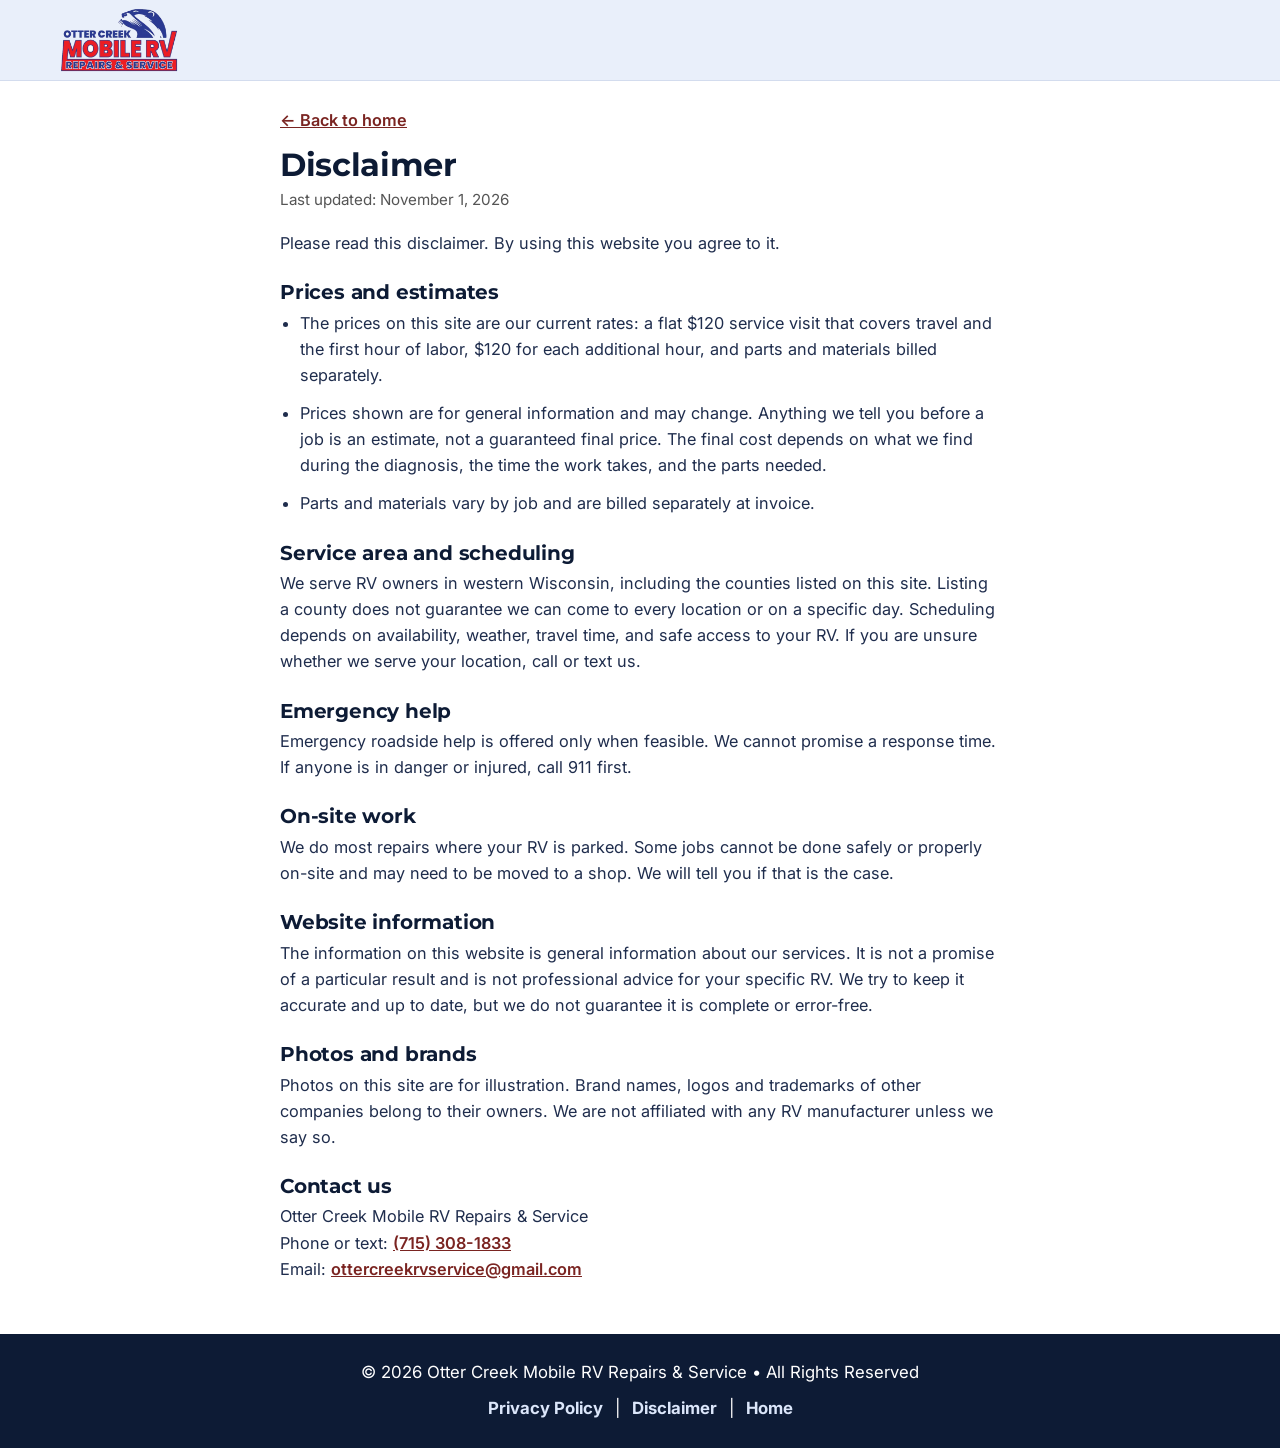
==== commit 34fa0f4d: "Add Montserrat titles Co-Authored-By: Claude Sonnet 5.5 <noreply@anthropic.com> Claude-Session: http" ====
--- a/disclaimer.html
+++ b/disclaimer.html
@@ -8,7 +8,7 @@
 <link rel="icon" href="assets/favicon-otter.svg" type="image/svg+xml">
 <link rel="preconnect" href="https://fonts.googleapis.com">
 <link rel="preconnect" href="https://fonts.gstatic.com" crossorigin>
-<link href="https://fonts.googleapis.com/css2?family=Inter:ital,opsz,wght@0,14..32,100..900;1,14..32,100..900&display=swap" rel="stylesheet">
+<link href="https://fonts.googleapis.com/css2?family=Inter:ital,opsz,wght@0,14..32,100..900;1,14..32,100..900&family=Montserrat:wght@600;700&display=swap" rel="stylesheet">
 <link rel="stylesheet" href="styles.css">
 </head>
 <body class="legal-page">
--- a/styles.css
+++ b/styles.css
@@ -1651,3 +1651,6 @@
 /* Services: title closer to tiles */
 .svc6 .svc-head .title{margin-bottom:0!important}
 .svc6 .svc6-grid{padding-top:14px!important}
+
+/* Titles in Montserrat */
+h1,h2,h3,h4,.title,.pp-h,.hero h1,.quote-card h2{font-family:Montserrat,Inter,system-ui,sans-serif!important;font-weight:700!important;letter-spacing:-.01em!important}
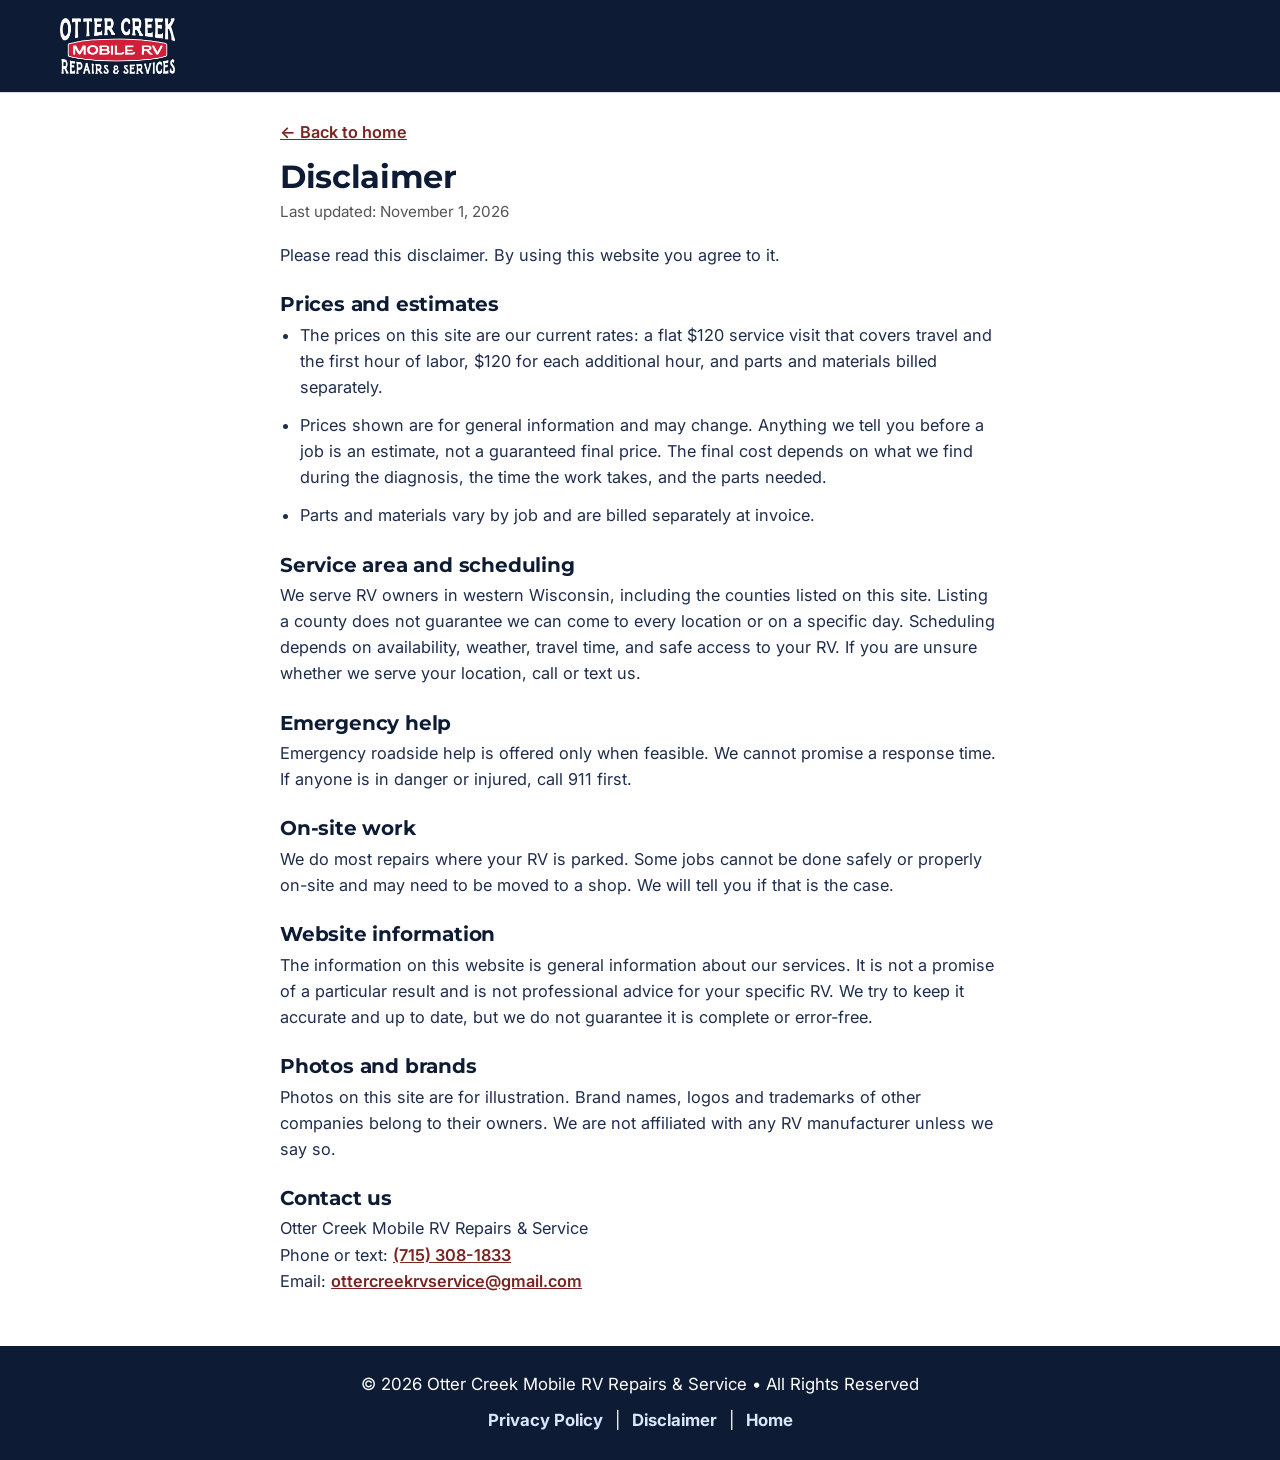
==== commit 5c935a1c: "New logo with navy header Co-Authored-By: Claude Sonnet 5.5 <noreply@anthropic.com> Claude-Session: " ====
--- a/disclaimer.html
+++ b/disclaimer.html
@@ -12,7 +12,7 @@
 <link rel="stylesheet" href="styles.css">
 </head>
 <body class="legal-page">
-<header class="doc-head"><div class="container"><a class="brand" href="/" aria-label="Otter Creek Mobile RV Repairs &amp; Service home"><img src="assets/logo-otter.webp" alt="Otter Creek Mobile RV Repairs &amp; Service" width="141" height="85"></a></div></header>
+<header class="doc-head"><div class="container"><a class="brand" href="/" aria-label="Otter Creek Mobile RV Repairs &amp; Service home"><img src="assets/logo-mobile-rv.webp" alt="Otter Creek Mobile RV Repairs &amp; Service" width="141" height="85"></a></div></header>
 <main class="doc">
 <div class="container doc-in">
 <p class="back"><a href="/">&larr; Back to home</a></p>
--- a/styles.css
+++ b/styles.css
@@ -1654,3 +1654,14 @@
 
 /* Titles in Montserrat */
 h1,h2,h3,h4,.title,.pp-h,.hero h1,.quote-card h2{font-family:Montserrat,Inter,system-ui,sans-serif!important;font-weight:700!important;letter-spacing:-.01em!important}
+
+/* New logo has white lettering, so the header goes navy */
+.site-header,.hd-main,.util,.doc-head{background:#0d1b35!important}
+.hd-main .brand img{height:70px;width:auto}
+@media(max-width:980px){.hd-main .brand img{height:56px}}
+.doc-head .brand img{height:56px;width:auto}
+.util a,.trust,.trust>div,.trust span,.callblock small,.hd-main .brand{color:#e6eefc}
+.hd-btn,.hd-btn:hover{color:#0d1b35!important}
+.hd-main .t-ic{background:#962d29;color:#fff}
+.hd-main .hd-quote,.hd-main .hd-quote:hover{color:#fff!important}
+.doc-head .container{padding-block:10px}
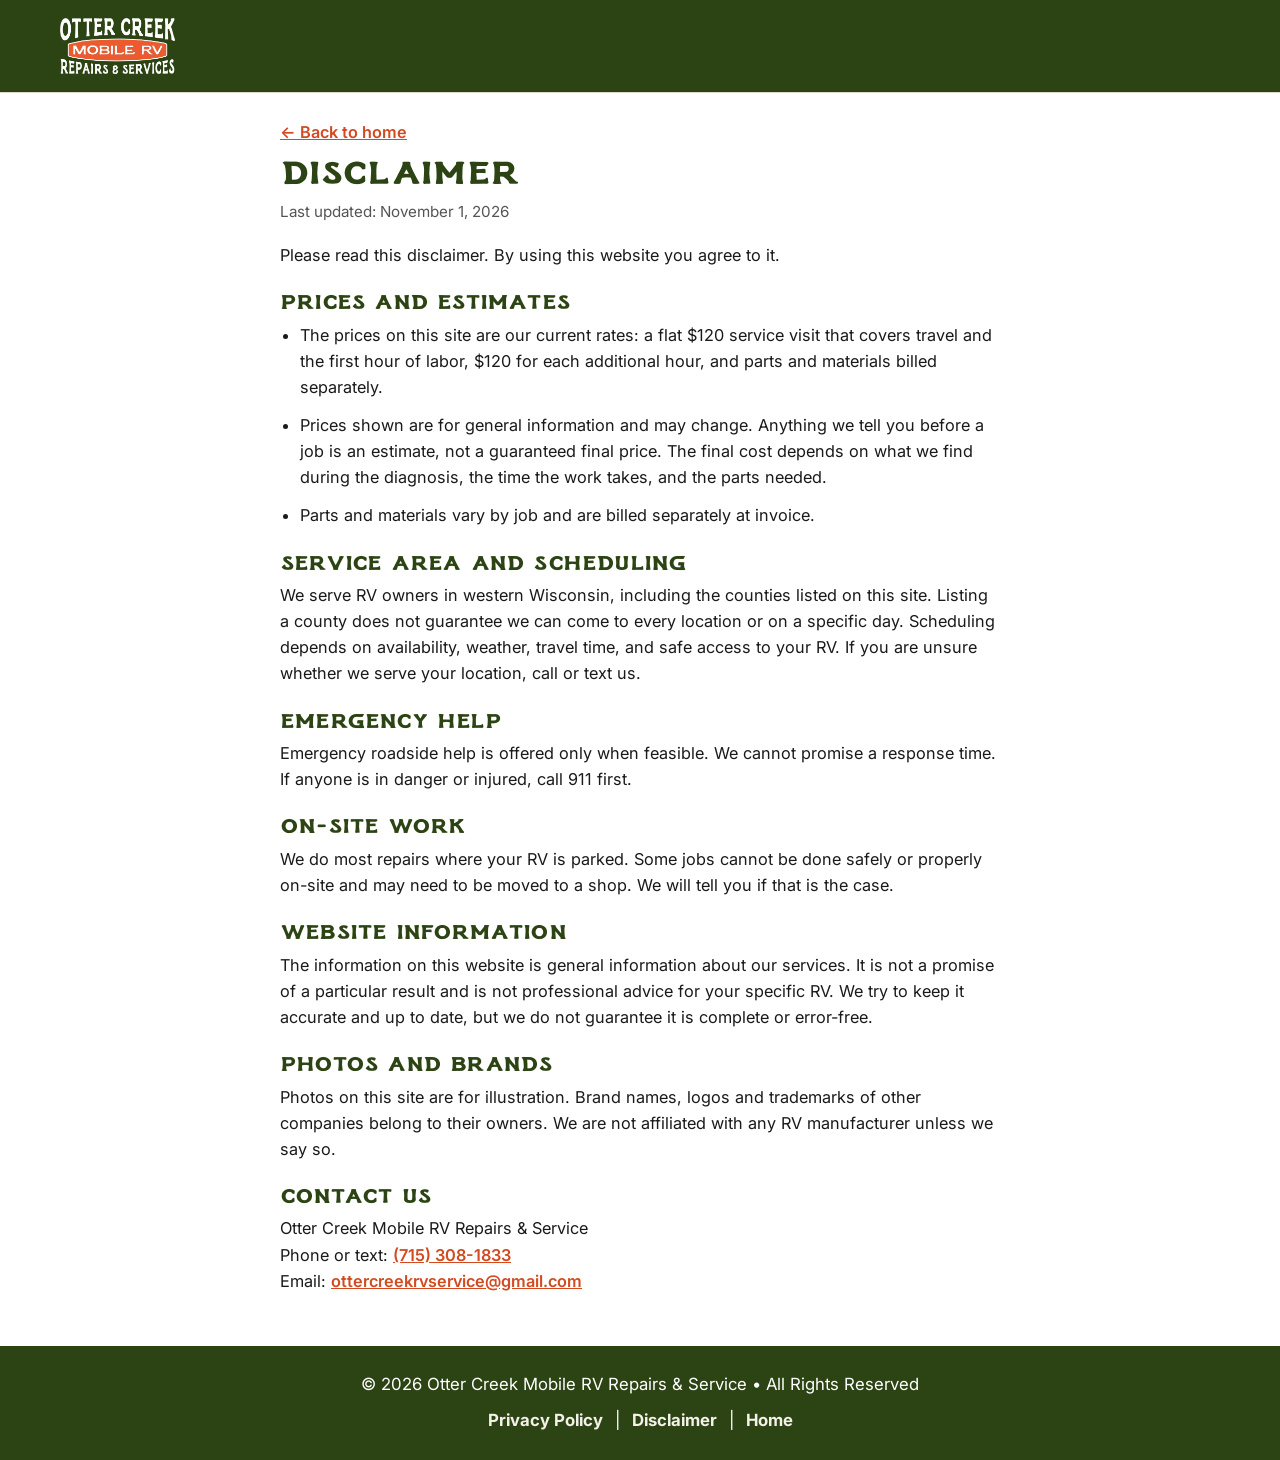
==== commit e330284f: "New orange and white logo with transparent background Co-Authored-By: Claude Sonnet 5.5 <noreply@ant" ====
--- a/disclaimer.html
+++ b/disclaimer.html
@@ -12,7 +12,7 @@
 <link rel="stylesheet" href="styles.css">
 </head>
 <body class="legal-page">
-<header class="doc-head"><div class="container"><a class="brand" href="/" aria-label="Otter Creek Mobile RV Repairs &amp; Service home"><img src="assets/logo-mobile-rv.webp" alt="Otter Creek Mobile RV Repairs &amp; Service" width="141" height="85"></a></div></header>
+<header class="doc-head"><div class="container"><a class="brand" href="/" aria-label="Otter Creek Mobile RV Repairs &amp; Service home"><img src="assets/logo-orange-white.webp" alt="Otter Creek Mobile RV Repairs &amp; Service" width="141" height="85"></a></div></header>
 <main class="doc">
 <div class="container doc-in">
 <p class="back"><a href="/">&larr; Back to home</a></p>
--- a/styles.css
+++ b/styles.css
@@ -1,6 +1,6 @@
 :root{
-  --ink:#0d1b35; --forest:#0d1b35; --forest-d:#0d1b35; --orange:#962d29; --orange-d:#7a2421; --orange-h:#7a2421;
-  --bg:#f6f8fc; --card:#fff; --muted:#0d1b35; --line:#e2e2de; --radius:14px;
+  --ink:#2c4314; --forest:#2c4314; --forest-d:#2c4314; --orange:#eb5b2f; --orange-d:#d24a20; --orange-h:#d24a20;
+  --bg:#faf9f4; --card:#fff; --muted:#2c4314; --line:#e2e2de; --radius:14px;
   --shadow:0 8px 28px rgba(15,29,28,.12);
 }
 *{box-sizing:border-box;margin:0}
@@ -13,10 +13,10 @@
 h1,h2,h3{line-height:1.08;letter-spacing:-.025em}
 
 .btn{display:inline-flex;align-items:center;justify-content:center;gap:8px;padding:11px 20px;border-radius:10px;font-weight:600;font-size:.95rem;border:2px solid transparent;cursor:pointer;transition:.15s;font-family:inherit}
-.btn-primary{background:var(--orange);color:#0d1b35}.btn-primary:hover{background:var(--orange-h)}
+.btn-primary{background:var(--orange);color:#2c4314}.btn-primary:hover{background:var(--orange-h)}
 .btn-outline{border-color:var(--forest);color:var(--forest);background:#fff}.btn-outline:hover{background:var(--forest);color:#fff}
 .btn-ghost{border-color:rgba(255,255,255,.7);color:#fff}.btn-ghost:hover{background:#fff;color:var(--forest)}
-.btn-light{background:#0d1b35;color:#fff}.btn-light:hover{background:#000}
+.btn-light{background:#2c4314;color:#fff}.btn-light:hover{background:#000}
 .btn-lg{padding:15px 28px;font-size:1.05rem}.btn-block{width:100%}
 
 /* header */
@@ -24,7 +24,7 @@
 .nav{display:flex;align-items:center;gap:32px;height:84px}
 .brand{display:flex;align-items:center;gap:10px}
 .brand img{height:66px;width:auto}
-.brand-foot{background:#f6f8fc;border-radius:12px;padding:10px 14px;width:max-content}
+.brand-foot{background:#faf9f4;border-radius:12px;padding:10px 14px;width:max-content}
 .brand-foot img{height:60px}
 .brand-text{display:flex;flex-direction:column;line-height:1}
 .brand-text strong{font-size:1.7rem;font-weight:800;color:var(--forest);letter-spacing:-.02em}
@@ -38,16 +38,16 @@
 .burger span{display:block;width:24px;height:2px;background:var(--forest);margin:5px 0}
 
 /* hero */
-.hero{background:#0d1b35;
+.hero{background:#2c4314;
   color:#fff;padding:40px 0 64px;position:relative;overflow:hidden}
 .hero-grid{display:grid;grid-template-columns:1.15fr .85fr;gap:48px;align-items:center;position:relative;z-index:1}
 .eyebrow{font-size:.78rem;font-weight:700;letter-spacing:.16em;text-transform:uppercase;color:var(--orange-d);margin-bottom:10px}
 .eyebrow.light{color:var(--orange)}
 .hero h1{font-size:clamp(2.4rem,5vw,3.8rem);font-weight:800;margin:6px 0 18px}
 .hero h1 span{color:var(--orange)}
-.lead{font-size:1.1rem;max-width:520px;color:#d3dcee}
+.lead{font-size:1.1rem;max-width:520px;color:#ddd9cb}
 .hero-actions{display:flex;gap:14px;flex-wrap:wrap;margin:28px 0}
-.badges{list-style:none;padding:0;display:grid;grid-template-columns:1fr 1fr;gap:10px 20px;font-size:.9rem;color:#d3dcee;max-width:500px}
+.badges{list-style:none;padding:0;display:grid;grid-template-columns:1fr 1fr;gap:10px 20px;font-size:.9rem;color:#ddd9cb;max-width:500px}
 .badges b{color:var(--orange)}
 
 .quote-card{background:#fff;color:var(--ink);border-radius:var(--radius);padding:26px;box-shadow:var(--shadow);display:grid;gap:12px}
@@ -59,7 +59,7 @@
 .fine{font-size:.76rem;color:var(--muted);text-align:center}.fine.dark{text-align:left;margin-top:14px}
 
 /* stats */
-.stats{background:var(--orange);color:#0d1b35}
+.stats{background:var(--orange);color:#2c4314}
 .stats-grid{display:grid;grid-template-columns:repeat(4,1fr);gap:8px;padding:30px 0}
 .stat{text-align:center;display:grid;justify-items:center;align-content:start;gap:10px;padding:0 10px}
 .stat .i{width:40px;height:40px}
@@ -85,8 +85,8 @@
 .versus{padding:0;background:var(--bg)}
 .versus-grid{display:grid;grid-template-columns:1fr 1fr;position:relative}
 .versus-grid>div:not(.vs-badge){padding:44px 56px 48px max(16px,calc((100vw - 1160px)/2));display:flex;flex-direction:column;gap:14px;min-width:0}
-.vs-old{background:#0d1b35;color:#fff}
-.vs-new{background:var(--orange);color:#0d1b35;padding-left:56px !important;padding-right:max(16px,calc((100vw - 1160px)/2)) !important}
+.vs-old{background:#2c4314;color:#fff}
+.vs-new{background:var(--orange);color:#2c4314;padding-left:56px !important;padding-right:max(16px,calc((100vw - 1160px)/2)) !important}
 .versus h3{font-size:1.8rem;font-weight:800;margin:0}
 .versus ul{list-style:none;padding:0;margin:0}
 .versus li{display:flex;gap:12px;align-items:center;padding:13px 0;border-top:1px solid rgba(255,255,255,.14);font-weight:500}
@@ -94,13 +94,13 @@
 .versus li:first-child{border-top:0}
 .versus li::before{width:26px;height:26px;border-radius:50%;display:grid;place-items:center;flex:none;font-size:.85rem;font-weight:800}
 .versus li.x::before{content:"✕";background:#d8453a;color:#fff}
-.versus li.ok::before{content:"✓";background:#0d1b35;color:var(--orange)}
-.vs-badge{position:absolute;left:50%;top:50%;transform:translate(-50%,-50%);width:56px;height:56px;border-radius:50%;background:#fff;color:#0d1b35;font-weight:800;display:grid;place-items:center;box-shadow:0 6px 18px rgba(8,16,34,.3);z-index:2}
+.versus li.ok::before{content:"✓";background:#2c4314;color:var(--orange)}
+.vs-badge{position:absolute;left:50%;top:50%;transform:translate(-50%,-50%);width:56px;height:56px;border-radius:50%;background:#fff;color:#2c4314;font-weight:800;display:grid;place-items:center;box-shadow:0 6px 18px rgba(8,16,34,.3);z-index:2}
 
 /* steps */
 .steps-grid{list-style:none;padding:0;margin-top:28px;display:grid;grid-template-columns:1fr auto 1fr auto 1fr;gap:20px;align-items:start;text-align:center}
 .steps-grid li{display:flex;flex-direction:column;align-items:center;gap:8px}
-.num{width:48px;height:48px;border-radius:50%;background:var(--orange);color:#0d1b35;font-weight:800;font-size:1.3rem;display:grid;place-items:center}
+.num{width:48px;height:48px;border-radius:50%;background:var(--orange);color:#2c4314;font-weight:800;font-size:1.3rem;display:grid;place-items:center}
 .steps-grid h3{font-size:1.3rem;color:var(--forest)}
 .steps-grid p{color:var(--muted);font-size:.92rem;max-width:300px}
 .arrow{font-size:2rem;color:var(--orange);padding-top:6px}
@@ -108,7 +108,7 @@
 /* pricing */
 .pricing{background:linear-gradient(135deg,#1a2c52,var(--forest-d));color:#fff;padding:44px 0}
 .pricing-grid{display:grid;grid-template-columns:1fr 1fr;gap:48px;align-items:center}
-.title.light{color:#fff;text-align:left}.intro.light{color:#d3dcee;text-align:left;margin:12px 0 0}
+.title.light{color:#fff;text-align:left}.intro.light{color:#ddd9cb;text-align:left;margin:12px 0 0}
 .checks{list-style:none;padding:0;margin-top:22px;display:grid;gap:10px}
 .checks li::before{content:"✓";color:var(--orange);font-weight:800;margin-right:10px}
 .price-cards{display:grid;gap:14px}
@@ -124,7 +124,7 @@
 .who-tiles{display:grid;grid-template-columns:1fr 1fr;gap:14px}
 
 /* cta */
-.cta-band{background:var(--orange);color:#0d1b35;padding:44px 0}
+.cta-band{background:var(--orange);color:#2c4314;padding:44px 0}
 .cta-inner{display:flex;align-items:center;justify-content:space-between;gap:24px;flex-wrap:wrap}
 .cta-band h2{font-size:2.1rem;font-weight:800}
 
@@ -146,7 +146,7 @@
 .faq details p{margin-top:10px;font-size:.92rem}
 
 /* footer */
-.footer{background:var(--forest-d);color:#d3dcee;padding:52px 0 20px}
+.footer{background:var(--forest-d);color:#ddd9cb;padding:52px 0 20px}
 .footer .brand-text strong{color:#fff}
 .foot-grid{display:grid;grid-template-columns:1.4fr 1fr 1fr 1fr;gap:32px}
 .foot-grid h4{color:#fff;margin-bottom:10px;font-size:.95rem}
@@ -184,7 +184,7 @@
 address{font-style:normal;font-size:.9rem;line-height:1.5}
 .hero h1 span{display:block}
 
-::placeholder{color:#0d1b35;opacity:.7}
+::placeholder{color:#2c4314;opacity:.7}
 
 /* service map */
 .map-wrap{display:grid;gap:8px}
@@ -200,7 +200,7 @@
 .pc-copy .title.light{margin-bottom:0}
 .pc-text{margin-top:14px;max-width:46ch;color:#dfe6f4}
 .pc-copy .checks{margin:20px 0 26px}
-.pc-card{background:#fff;color:#0d1b35;border-radius:16px;overflow:hidden;box-shadow:0 14px 40px rgba(8,16,34,.35)}
+.pc-card{background:#fff;color:#2c4314;border-radius:16px;overflow:hidden;box-shadow:0 14px 40px rgba(8,16,34,.35)}
 .pc-top{background:var(--orange);padding:30px 32px;display:grid;gap:6px}
 .pc-top .ps-big{font-size:clamp(4rem,8vw,5.5rem)}
 .pc-rows{padding:8px 32px 14px;font-variant-numeric:tabular-nums}
@@ -236,7 +236,7 @@
 @media(max-width:980px){.area-3{grid-template-columns:1fr}.area-3 .faq{grid-template-columns:1fr}.area-3 .map-wrap{max-width:520px;margin:0 auto;width:100%}}
 
 /* service area: black band */
-.area{background:linear-gradient(135deg,#1a2c52,#0d1b35);color:#fff}
+.area{background:linear-gradient(135deg,#1a2c52,#2c4314);color:#fff}
 .area .eyebrow{color:var(--orange)}
 .area .title,.area .title.left{color:#fff}
 .area-copy p:not(.eyebrow){color:#dfe6f4}
@@ -259,7 +259,7 @@
 .pc-steps{display:grid}
 .pc-it{display:grid;grid-template-columns:52px 1fr auto;gap:18px;align-items:center;padding:22px 0;border-bottom:1px solid rgba(255,255,255,.14)}
 .pc-it:first-child{padding-top:0}.pc-it:last-child{border-bottom:0;padding-bottom:0}
-.pc-dot{width:52px;height:52px;font-size:1.2rem;border-radius:50%;background:var(--orange);color:#0d1b35;display:grid;place-items:center;font-weight:800}
+.pc-dot{width:52px;height:52px;font-size:1.2rem;border-radius:50%;background:var(--orange);color:#2c4314;display:grid;place-items:center;font-weight:800}
 .pc-it b{display:block;font-weight:700;font-size:1.6rem;letter-spacing:-.02em;line-height:1.1}
 .pc-it small{font-size:.85rem;color:#d7d7d2}
 .pc-amt{font-size:2.4rem;font-weight:800;letter-spacing:-.03em;line-height:1;color:var(--orange)}
@@ -268,7 +268,7 @@
 /* mobile */
 .call-mini,.sticky-bar{display:none}
 @media(max-width:980px){
-  .call-mini{display:inline-flex;align-items:center;gap:8px;margin-left:auto;background:var(--orange);color:#0d1b35;font-weight:700;border-radius:10px;padding:10px 16px;min-height:44px}
+  .call-mini{display:inline-flex;align-items:center;gap:8px;margin-left:auto;background:var(--orange);color:#2c4314;font-weight:700;border-radius:10px;padding:10px 16px;min-height:44px}
   .call-mini+.burger{margin-left:0}
   .nav-cta{display:none}
 }
@@ -287,7 +287,7 @@
   .intro{font-size:.98rem}
   /* compact service cards */
   .card{display:grid;grid-template-columns:76px 1fr;column-gap:14px;row-gap:4px;padding:14px;align-items:start}
-  .card-img{grid-row:1 / span 3;margin:0;align-self:start;width:76px;height:76px;background:#e9effa;display:grid;place-items:center}
+  .card-img{grid-row:1 / span 3;margin:0;align-self:start;width:76px;height:76px;background:#f3f1e8;display:grid;place-items:center}
   .card-img svg{width:100%;height:auto}
   .card h3,.card p,.card a{padding:0;grid-column:2}
   .card h3{font-size:1.15rem}
@@ -304,10 +304,10 @@
   .footer{padding-bottom:28px}
   .foot-grid a{padding:7px 0;margin-bottom:0}
   .legal{padding-bottom:6px}
-  .sticky-bar{display:grid;grid-template-columns:1fr 1.4fr;gap:10px;position:fixed;left:0;right:0;bottom:0;z-index:60;padding:10px max(12px,env(safe-area-inset-left,0px)) calc(10px + env(safe-area-inset-bottom,0px)) max(12px,env(safe-area-inset-right,0px));background:#0d1b35;border-top:1px solid rgba(255,255,255,.14)}
+  .sticky-bar{display:grid;grid-template-columns:1fr 1.4fr;gap:10px;position:fixed;left:0;right:0;bottom:0;z-index:60;padding:10px max(12px,env(safe-area-inset-left,0px)) calc(10px + env(safe-area-inset-bottom,0px)) max(12px,env(safe-area-inset-right,0px));background:#2c4314;border-top:1px solid rgba(255,255,255,.14)}
   .sticky-bar a{display:flex;align-items:center;justify-content:center;gap:8px;min-height:50px;border-radius:12px;font-weight:700;font-size:1rem}
   .sb-call{background:#1a2c52;color:#fff;border:1px solid rgba(255,255,255,.22)}
-  .sb-quote{background:var(--orange);color:#0d1b35}
+  .sb-quote{background:var(--orange);color:#2c4314}
   .call-mini{display:none}
   .call-mini+.burger,.burger{margin-left:auto}
 }
@@ -324,10 +324,10 @@
 
 /* readability + focus */
 body{font-size:1.0625rem;line-height:1.6}
-.skip{position:absolute;left:12px;top:-60px;z-index:100;background:#0d1b35;color:#fff;padding:12px 18px;border-radius:8px;font-weight:700}
+.skip{position:absolute;left:12px;top:-60px;z-index:100;background:#2c4314;color:#fff;padding:12px 18px;border-radius:8px;font-weight:700}
 .skip:focus{top:12px}
-a:focus-visible,button:focus-visible,summary:focus-visible,input:focus-visible,select:focus-visible,textarea:focus-visible{outline:3px solid #0d1b35;outline-offset:2px;box-shadow:0 0 0 6px var(--orange)}
-.quote-card input:focus,.quote-card select:focus,.quote-card textarea:focus{outline:3px solid #0d1b35;outline-offset:1px;box-shadow:0 0 0 5px var(--orange)}
+a:focus-visible,button:focus-visible,summary:focus-visible,input:focus-visible,select:focus-visible,textarea:focus-visible{outline:3px solid #2c4314;outline-offset:2px;box-shadow:0 0 0 6px var(--orange)}
+.quote-card input:focus,.quote-card select:focus,.quote-card textarea:focus{outline:3px solid #2c4314;outline-offset:1px;box-shadow:0 0 0 5px var(--orange)}
 .fine{font-size:.85rem}
 .stat span,.card p,.faq details p{font-size:1rem}
 .txt-only{display:none}
@@ -335,16 +335,16 @@
 .who-h{text-wrap:balance}
 .who-tiles{display:grid;grid-template-columns:1fr 1fr;gap:16px}
 .wt{background:#fff;border-radius:16px;padding:22px;box-shadow:0 2px 12px rgba(15,29,28,.08);display:grid;gap:14px;align-content:start}
-.wt-i{width:52px;height:52px;border-radius:14px;background:var(--orange);color:#0d1b35;display:grid;place-items:center}
+.wt-i{width:52px;height:52px;border-radius:14px;background:var(--orange);color:#2c4314;display:grid;place-items:center}
 .wt-i svg{width:28px;height:28px}
 .wt b{display:block;font-weight:800;font-size:1.05rem}
 .wt span:not(.wt-i){display:block;font-size:.95rem;margin-top:2px}
 /* town checker */
 .town-check{margin-top:22px;max-width:460px}
 .town-check label{display:block;font-weight:700;margin-bottom:8px}
-.tc-row input{width:100%;font:inherit;font-size:1rem;padding:14px 16px;border-radius:12px;border:2px solid transparent;background:#fff;color:#0d1b35}
+.tc-row input{width:100%;font:inherit;font-size:1rem;padding:14px 16px;border-radius:12px;border:2px solid transparent;background:#fff;color:#2c4314}
 .tc-res{margin-top:10px;font-size:.98rem;color:#dfe6f4;min-height:1.5em}
-.tc-res.yes{color:#0d1b35;background:var(--orange);font-weight:700;border-radius:10px;padding:10px 14px}
+.tc-res.yes{color:#2c4314;background:var(--orange);font-weight:700;border-radius:10px;padding:10px 14px}
 .tc-res.maybe{color:#fff;font-weight:600;border-left:4px solid var(--orange);padding-left:12px}
 .area-copy .btn{margin-top:22px}
 @media(max-width:980px){.txt-only{display:inline-flex}.who-tiles{grid-template-columns:1fr 1fr}}
@@ -363,46 +363,46 @@
 .btn-primary:hover{background:var(--orange-h)}
 .stats,.stats *,.cta-band,.cta-band h2,.vs-new,.vs-new .eyebrow,.vs-new li,.call-mini,.sb-quote{color:#fff}
 .stat .i{color:#fff}
-.cta-band .btn-light{background:#0d1b35;color:#fff}
+.cta-band .btn-light{background:#2c4314;color:#fff}
 .num,.pc-dot,.wt-i{color:#fff}
 .wt-i svg{stroke:#fff}
 .versus li.ok::before{background:#fff;color:var(--orange)}
 .vs-new{background:var(--orange)}
-.vs-old{background:#0d1b35}
-.tc-res.yes{background:#fff;color:#0d1b35}
-.eyebrow.light,.area .eyebrow,.hero h1 span,.hero .badges b,.pricing .eyebrow,.pc-amt,.pricing .checks li::before,.pc-copy .eyebrow{color:#7a2421}
+.vs-old{background:#2c4314}
+.tc-res.yes{background:#fff;color:#2c4314}
+.eyebrow.light,.area .eyebrow,.hero h1 span,.hero .badges b,.pricing .eyebrow,.pc-amt,.pricing .checks li::before,.pc-copy .eyebrow{color:#d24a20}
 .pc-dot{background:var(--orange);color:#fff}
 .faq summary::after,.faq-section .faq summary::after{color:var(--orange)}
-.area .faq summary::after{color:#7a2421}
-.hero{background:linear-gradient(135deg,#0d1b35,#1a2c52)}
-.pricing{background:linear-gradient(135deg,#1a2c52,#0d1b35)}
-.area{background:linear-gradient(135deg,#1a2c52,#0d1b35)}
+.area .faq summary::after{color:#d24a20}
+.hero{background:linear-gradient(135deg,#2c4314,#1a2c52)}
+.pricing{background:linear-gradient(135deg,#1a2c52,#2c4314)}
+.area{background:linear-gradient(135deg,#1a2c52,#2c4314)}
 .footer{background:#0a1429}
 .quote-card .btn-primary{color:#fff}
 .ico-phone{color:currentColor}
 .sb-call,.sb-text{background:#1a2c52;color:#fff}
-.sticky-bar{background:#0d1b35}
+.sticky-bar{background:#2c4314}
 .card a{color:var(--orange-d)}
-.card-img svg *[stroke="#1f3b3a"]{stroke:#0d1b35}
+.card-img svg *[stroke="#1f3b3a"]{stroke:#2c4314}
 
 .fine svg{display:inline-block}
 
 /* header + service grid, Baker Brothers style in logo colors */
 .site-header{position:relative;top:auto;background:#fff;border-bottom:0}
-.util{background:#e9effa;font-size:.82rem;font-weight:700}
+.util{background:#f3f1e8;font-size:.82rem;font-weight:700}
 .util .container{display:flex;justify-content:center;gap:26px;padding-block:7px}
-.util a{color:#0d1b35}.util a:hover{color:var(--orange)}
+.util a{color:#2c4314}.util a:hover{color:var(--orange)}
 .hd-main{display:grid;grid-template-columns:auto 1fr auto;gap:26px;align-items:center;padding-block:12px;height:auto}
 .hd-main .brand img{height:64px;width:auto}
 .trust{display:flex;gap:30px;justify-content:center}
-.trust>div{display:flex;gap:11px;align-items:center;font-weight:800;font-size:.82rem;line-height:1.25;color:#0d1b35;text-transform:uppercase;letter-spacing:.02em}
-.t-ic{width:44px;height:44px;border-radius:50%;background:#0d1b35;color:#fff;display:grid;place-items:center;flex:none}
+.trust>div{display:flex;gap:11px;align-items:center;font-weight:800;font-size:.82rem;line-height:1.25;color:#2c4314;text-transform:uppercase;letter-spacing:.02em}
+.t-ic{width:44px;height:44px;border-radius:50%;background:#2c4314;color:#fff;display:grid;place-items:center;flex:none}
 .callblock{text-align:right;display:grid;gap:2px;justify-items:end}
 .callblock small{font-weight:800;color:var(--orange);font-size:.85rem}
-.callblock .phone{font-size:2rem;font-weight:800;letter-spacing:-.02em;line-height:1.05;color:#0d1b35}
+.callblock .phone{font-size:2rem;font-weight:800;letter-spacing:-.02em;line-height:1.05;color:#2c4314}
 .sched,.cs-btn{display:inline-block;background:var(--orange);color:#fff;font-weight:800;letter-spacing:.05em;text-transform:uppercase;padding:11px 34px 11px 22px;clip-path:polygon(0 0,calc(100% - 16px) 0,100% 50%,calc(100% - 16px) 100%,0 100%)}
 .sched:hover,.cs-btn:hover{background:var(--orange-h)}
-.menu{position:static;display:block;flex:none;margin:0;padding:0;background:#0d1b35;border:0;font-size:inherit}
+.menu{position:static;display:block;flex:none;margin:0;padding:0;background:#2c4314;border:0;font-size:inherit}
 .menu .menu-in{display:flex;justify-content:space-between;gap:0;padding-block:0}
 .menu a{color:#fff;font-weight:800;font-size:.8rem;letter-spacing:.06em;text-transform:uppercase;padding:15px 8px;border-bottom:4px solid transparent;position:static}
 .menu a::after{display:none}
@@ -411,11 +411,11 @@
 .svc6-grid{display:grid;grid-template-columns:repeat(3,1fr);gap:28px 34px;padding-block:34px}
 .s6{display:flex;gap:18px;align-items:center}
 .s6-ic{width:72px;height:72px;border-radius:50%;display:grid;place-items:center;color:#fff;flex:none}
-.c1{background:#0d1b35}.c2{background:#0d1b35}.c3{background:#962d29}.c4{background:#962d29}.c5{background:#962d29}.c6{background:#0d1b35}
-.s6-tx b{display:block;color:#0d1b35;font-weight:800;font-size:1.2rem;line-height:1.2}
+.c1{background:#2c4314}.c2{background:#2c4314}.c3{background:#eb5b2f}.c4{background:#eb5b2f}.c5{background:#eb5b2f}.c6{background:#2c4314}
+.s6-tx b{display:block;color:#2c4314;font-weight:800;font-size:1.2rem;line-height:1.2}
 .s6-tx span{font-size:.95rem;display:block;margin-top:2px}
 .s6:hover b{color:var(--orange)}
-.callstrip{background:#0d1b35;color:#fff}
+.callstrip{background:#2c4314;color:#fff}
 .cs-in{display:flex;align-items:center;justify-content:space-between;gap:22px;padding-block:14px;flex-wrap:wrap}
 .cs-list{list-style:none;display:grid;gap:4px;font-weight:700;font-size:.9rem}
 .cs-list li::before{content:"✓ ";color:#fff;font-weight:800}
@@ -430,7 +430,7 @@
   .util,.trust,.callblock{display:none}
   .hd-main{display:flex;gap:12px;padding-block:8px}
   .hd-main .brand img{height:52px}
-  .menu{position:absolute;left:0;right:0;top:100%;display:none;border-bottom:1px solid #0d1b35}
+  .menu{position:absolute;left:0;right:0;top:100%;display:none;border-bottom:1px solid #2c4314}
   .menu.open{display:block}
   .menu .menu-in{flex-direction:column;padding-block:6px}
   .menu a{padding:14px 4px;border-bottom:1px solid rgba(255,255,255,.18);font-size:.9rem}
@@ -452,9 +452,9 @@
 .callstrip{background:#1a2c52}
 .cs-in{padding-block:22px;gap:26px;flex-wrap:nowrap}
 .cs-list{gap:10px;font-weight:800;font-size:1.05rem;letter-spacing:.01em}
-.cs-list li::before{content:"✓ ";color:#7a2421;font-weight:900}
+.cs-list li::before{content:"✓ ";color:#d24a20;font-weight:900}
 .cs-phone{gap:16px}
-.cs-phone small{color:#7a2421;font-weight:800;font-size:1rem;line-height:1.1;text-align:center}
+.cs-phone small{color:#d24a20;font-weight:800;font-size:1rem;line-height:1.1;text-align:center}
 .cs-phone a{font-size:2.9rem;color:#fff;letter-spacing:-.025em;line-height:1}
 .cs-or{position:relative;display:flex;align-items:center;gap:0;border:0;width:auto;height:auto;padding:0 6px}
 .cs-or b{width:48px;height:48px;border-radius:50%;border:3px solid #fff;display:grid;place-items:center;font-weight:800;font-size:.95rem;margin-inline:6px}
@@ -491,43 +491,43 @@
 .callblock{display:grid;gap:8px;justify-items:stretch;text-align:center;width:244px}
 .callblock small{text-align:center}
 .hd-btn{width:100%;justify-content:center;padding:12px 16px;font-size:1.05rem;white-space:nowrap}
-.callblock .btn-outline{color:#0d1b35;border-color:#0d1b35}
-.callblock .btn-outline:hover{background:#0d1b35;color:#fff}
+.callblock .btn-outline{color:#2c4314;border-color:#2c4314}
+.callblock .btn-outline:hover{background:#2c4314;color:#fff}
 
 /* three tiles: call, text, quote */
-.tiles3{background:#0d1b35;color:#fff}
+.tiles3{background:#2c4314;color:#fff}
 .t3-in{padding-block:26px;display:grid;gap:16px}
 .t3{display:grid;grid-template-columns:repeat(3,1fr);gap:14px}
 .t3 a{display:flex;gap:14px;align-items:center;border-radius:14px;padding:18px 20px;border:2px solid transparent;min-width:0}
-.t3-w{background:#fff;color:#0d1b35}
-.t3-w:hover{background:#e9effa}
-.t3-r{background:#962d29;color:#fff;border-color:#962d29}
-.t3-r:hover{background:#7a2421}
+.t3-w{background:#fff;color:#2c4314}
+.t3-w:hover{background:#f3f1e8}
+.t3-r{background:#eb5b2f;color:#fff;border-color:#eb5b2f}
+.t3-r:hover{background:#d24a20}
 .t3-ic{width:48px;height:48px;border-radius:50%;display:grid;place-items:center;flex:none}
-.t3-w .t3-ic{background:#0d1b35;color:#fff}
-.t3-r .t3-ic{background:#fff;color:#dbe6fa}
+.t3-w .t3-ic{background:#2c4314;color:#fff}
+.t3-r .t3-ic{background:#fff;color:#f3f1e8}
 .t3 small{display:block;font-size:.85rem;font-weight:700;opacity:.85}
 .t3 b{font-size:1.35rem;font-weight:800;letter-spacing:-.01em;line-height:1.15;white-space:nowrap}
-.t3-tr{list-style:none;display:flex;gap:26px;flex-wrap:wrap;justify-content:center;font-weight:600;color:#e9effa;padding:0}
-.t3-tr li::before{content:"✓ ";color:#7a2421;font-weight:800}
+.t3-tr{list-style:none;display:flex;gap:26px;flex-wrap:wrap;justify-content:center;font-weight:600;color:#f3f1e8;padding:0}
+.t3-tr li::before{content:"✓ ";color:#d24a20;font-weight:800}
 @media(max-width:860px){.t3{grid-template-columns:1fr}.t3-in{padding-block:18px}}
 
 /* phone strip: option A, centered number, yellow accents */
-.strip-a{background:#0d1b35;color:#fff}
+.strip-a{background:#2c4314;color:#fff}
 .sa-in{display:grid;grid-template-columns:1fr auto 1fr;align-items:center;gap:24px;padding-block:24px}
-.sa-tr{list-style:none;display:grid;gap:6px;padding:0;font-weight:600;font-size:.98rem;color:#e9effa;justify-self:start}
-.sa-tr li::before{content:"✓ ";color:#dbe6fa;font-weight:900}
+.sa-tr{list-style:none;display:grid;gap:6px;padding:0;font-weight:600;font-size:.98rem;color:#f3f1e8;justify-self:start}
+.sa-tr li::before{content:"✓ ";color:#f3f1e8;font-weight:900}
 .sa-ph{display:grid;justify-items:center;text-align:center;gap:4px}
-.sa-ph small{font-weight:800;color:#dbe6fa;font-size:.95rem;opacity:1}
-.sa-ph a{font-size:2.8rem;font-weight:800;letter-spacing:-.025em;line-height:1;color:#dbe6fa;white-space:nowrap}
+.sa-ph small{font-weight:800;color:#f3f1e8;font-size:.95rem;opacity:1}
+.sa-ph a{font-size:2.8rem;font-weight:800;letter-spacing:-.025em;line-height:1;color:#f3f1e8;white-space:nowrap}
 .sa-btn{justify-self:end}
 .sa-btn .btn{white-space:nowrap}
 @media(max-width:900px){.sa-in{grid-template-columns:1fr;justify-items:center;gap:14px;padding-block:20px}.sa-tr{order:3;display:flex;gap:20px;flex-wrap:wrap;justify-content:center;justify-self:center}.sa-btn{justify-self:stretch}.sa-btn .btn{width:100%}.sa-ph a{font-size:2.3rem}}
 
 /* vibrant yellow strip: deeper blue like the reference */
-.strip-a{background:#0d1b35}
-.sa-ph a{font-weight:800;color:#dbe6fa}
-.sa-ph small{font-weight:800;color:#dbe6fa}
+.strip-a{background:#2c4314}
+.sa-ph a{font-weight:800;color:#f3f1e8}
+.sa-ph small{font-weight:800;color:#f3f1e8}
 
 /* Montserrat for headings, nav and buttons */
 :root{--font-display:Inter,system-ui,-apple-system,"Segoe UI",sans-serif}
@@ -551,14 +551,14 @@
 .btn-lg{font-size:1.02rem}
 
 /* phone strip: layout from the reference */
-.strip-b{background:#0d1b35;color:#fff}
+.strip-b{background:#2c4314;color:#fff}
 .sb-in{display:flex;align-items:center;justify-content:space-between;gap:36px;padding-block:20px}
 .sb-tr{list-style:none;display:grid;gap:22px;padding:0;margin:0;flex:none}
 .sb-tr li{display:flex;align-items:center;gap:14px;font-family:var(--font-display);font-weight:800;font-size:1.5rem;line-height:1.1;color:#fff;white-space:nowrap}
-.sb-tr li svg{color:#dbe6fa;flex:none;width:32px;height:32px}
+.sb-tr li svg{color:#f3f1e8;flex:none;width:32px;height:32px}
 .sb-ph{display:flex;align-items:center;gap:28px;flex:none}
-.sb-lab{font-family:var(--font-display);font-weight:800;font-size:1.5rem;line-height:1.1;color:#dbe6fa;text-align:center}
-.sb-num{font-family:var(--font-display);font-weight:800;font-size:4rem;line-height:1;letter-spacing:-.02em;color:#dbe6fa;white-space:nowrap}
+.sb-lab{font-family:var(--font-display);font-weight:800;font-size:1.5rem;line-height:1.1;color:#f3f1e8;text-align:center}
+.sb-num{font-family:var(--font-display);font-weight:800;font-size:4rem;line-height:1;letter-spacing:-.02em;color:#f3f1e8;white-space:nowrap}
 @media(max-width:1180px){.sb-tr li{font-size:1.25rem}.sb-lab{font-size:1.25rem}.sb-num{font-size:3.2rem}.sb-in{gap:24px}}
 @media(max-width:940px){.sb-in{flex-direction:column;gap:18px;padding-block:22px}.sb-ph{flex-direction:column;gap:6px}.sb-lab br{display:none}.sb-num{font-size:2.8rem}.sb-tr{gap:14px}.sb-tr li{font-size:1.15rem;white-space:normal}.sb-tr{order:2}}
 @media(max-width:420px){.sb-num{font-size:2.3rem}}
@@ -593,7 +593,7 @@
   .site-header{position:static;border-bottom:0}
   .burger{display:none}
   .call-mini+.burger{display:none}
-  .menu,.menu.open{position:static;display:block;background:#0d1b35;border:0;padding:0;margin:0}
+  .menu,.menu.open{position:static;display:block;background:#2c4314;border:0;padding:0;margin:0}
   .menu .menu-in{display:flex;flex-direction:row;justify-content:flex-start;gap:0;overflow-x:auto;padding-block:0;padding-inline:8px;scrollbar-width:none;-webkit-overflow-scrolling:touch;scroll-snap-type:x proximity}
   .menu .menu-in::-webkit-scrollbar{display:none}
   .menu a{flex:none;scroll-snap-align:start;white-space:nowrap;padding:14px 14px;border-bottom:4px solid transparent;font-size:.8rem;letter-spacing:.05em}
@@ -607,7 +607,7 @@
 /* mobile: collapsible Menu bar under the header */
 .menu-toggle{display:none}
 @media(max-width:980px){
-  .menu .menu-toggle{display:flex;align-items:center;justify-content:center;gap:10px;width:100%;background:#0d1b35;color:#fff;border:0;padding:15px 16px;font-family:var(--font-display);font-weight:800;font-size:.95rem;letter-spacing:.06em;text-transform:uppercase;cursor:pointer}
+  .menu .menu-toggle{display:flex;align-items:center;justify-content:center;gap:10px;width:100%;background:#2c4314;color:#fff;border:0;padding:15px 16px;font-family:var(--font-display);font-weight:800;font-size:.95rem;letter-spacing:.06em;text-transform:uppercase;cursor:pointer}
   .menu .menu-toggle .chev{transition:transform .15s}
   .menu.open .menu-toggle .chev{transform:rotate(180deg)}
   .menu .menu-in{display:none;flex-direction:column;overflow:visible;padding:0 16px 8px;background:#1a2c52}
@@ -624,8 +624,8 @@
   .call-mini{display:none}
   .hd-cta{display:flex;gap:8px;align-items:center;margin-left:auto}
   .hd-call,.hd-quote{display:inline-flex;align-items:center;justify-content:center;gap:6px;font-family:var(--font-display);font-weight:800;font-size:.85rem;border-radius:10px;padding:11px 14px;min-height:44px;white-space:nowrap}
-  .hd-call{border:2px solid #0d1b35;color:#0d1b35;background:#fff}
-  .hd-quote{background:#962d29;color:#fff;border:2px solid #962d29}
+  .hd-call{border:2px solid #2c4314;color:#2c4314;background:#fff}
+  .hd-quote{background:#eb5b2f;color:#fff;border:2px solid #eb5b2f}
 }
 @media(max-width:380px){.hd-call span{display:none}.hd-call{padding:11px 12px}.hd-quote{padding:11px 12px;font-size:.8rem}}
 
@@ -646,13 +646,13 @@
 }
 
 /* hero takes the old menu blue; menu goes deep navy */
-.hero{background:#0d1b35}
+.hero{background:#2c4314}
 .menu,.menu .menu-toggle{background:#0a1429}
-.menu a:hover,.menu a:active{border-bottom-color:#7a2421}
+.menu a:hover,.menu a:active{border-bottom-color:#d24a20}
 @media(max-width:980px){.menu .menu-in{background:#1a2c52}}
 
 /* all service icons red */
-.c1,.c2,.c3,.c4,.c5,.c6{background:#962d29}
+.c1,.c2,.c3,.c4,.c5,.c6{background:#eb5b2f}
 /* tighter How It Works on mobile */
 @media(max-width:700px){
   .steps-grid{margin-top:14px;gap:0}
@@ -665,18 +665,18 @@
 }
 
 /* white hero: navy text, red accents, blue menu */
-.hero{background:#fff;color:#0d1b35;border-bottom:1px solid #d3dcee}
-.hero h1{color:#0d1b35}
-.hero h1 span,.hero .eyebrow.light{color:#dbe6fa}
-.hero .lead{color:#1f2d4d}
-.hero .btn-ghost{border-color:#0d1b35;color:#0d1b35;background:#fff}
-.hero .btn-ghost:hover{background:#0d1b35;color:#fff}
-.hero .badges li{color:#0d1b35}
-.hero .badges li svg{color:#dbe6fa}
-.hero .quote-card{border:1px solid #d3dcee;box-shadow:0 10px 30px rgba(27,37,102,.14)}
-.menu,.menu .menu-toggle{background:#0d1b35}
+.hero{background:#fff;color:#2c4314;border-bottom:1px solid #ddd9cb}
+.hero h1{color:#2c4314}
+.hero h1 span,.hero .eyebrow.light{color:#f3f1e8}
+.hero .lead{color:#1b1a1a}
+.hero .btn-ghost{border-color:#2c4314;color:#2c4314;background:#fff}
+.hero .btn-ghost:hover{background:#2c4314;color:#fff}
+.hero .badges li{color:#2c4314}
+.hero .badges li svg{color:#f3f1e8}
+.hero .quote-card{border:1px solid #ddd9cb;box-shadow:0 10px 30px rgba(27,37,102,.14)}
+.menu,.menu .menu-toggle{background:#2c4314}
 .menu a:hover,.menu a:active{border-bottom-color:#fff}
-@media(max-width:980px){.menu .menu-in{background:#0d1b35}}
+@media(max-width:980px){.menu .menu-in{background:#2c4314}}
 
 /* promo banner above hero */
 .promo{display:block;position:relative;overflow:hidden;color:#fff;height:280px;isolation:isolate}
@@ -685,11 +685,11 @@
 .promo-l{display:grid;gap:4px;justify-items:start}
 .promo b{white-space:nowrap;font-family:var(--font-display);font-weight:900;text-transform:uppercase;line-height:1;display:inline-block;border-radius:10px;padding:8px 16px;font-size:clamp(1.6rem,4vw,3rem)}
 .p-blk{background:#1a2c52;color:#fff}
-.p-yel{background:#962d29;color:#1a2c52;transform:rotate(-2deg);margin-left:20px}
+.p-yel{background:#eb5b2f;color:#1a2c52;transform:rotate(-2deg);margin-left:20px}
 .promo-r{display:grid;gap:10px;justify-items:center;text-align:center;font-family:var(--font-display);font-weight:800}
 .p-sm{font-size:clamp(1rem,2vw,1.4rem);text-transform:uppercase}
-.p-cta{background:#962d29;color:#fff;border-radius:10px;padding:12px 26px;font-weight:900;font-style:italic;text-transform:uppercase;font-size:1.1rem;box-shadow:0 4px 0 rgba(8,16,34,.25)}
-.promo:hover .p-cta{background:#7a2421}
+.p-cta{background:#eb5b2f;color:#fff;border-radius:10px;padding:12px 26px;font-weight:900;font-style:italic;text-transform:uppercase;font-size:1.1rem;box-shadow:0 4px 0 rgba(8,16,34,.25)}
+.promo:hover .p-cta{background:#d24a20}
 @media(max-width:700px){
   .promo{height:auto;aspect-ratio:1290/365}
   .promo-in{gap:8px;padding-inline:12px}
@@ -703,23 +703,23 @@
 
 
 /* ===== Image-style page (hero scene, bands) ===== */
-:root{--band-navy:#0d1b35;--band-deep:#0d1b35;--tint:#f6f8fc}
+:root{--band-navy:#2c4314;--band-deep:#2c4314;--tint:#faf9f4}
 /* emergency strip: mobile only */
 .em-strip{display:none}
 @media(max-width:980px){
-  .em-strip{display:flex;justify-content:space-between;align-items:center;background:#0d1b35;color:#fff;font-family:var(--font-display);font-weight:800;font-size:.7rem;text-transform:uppercase}
-  .em-strip>span{background:#962d29;padding:12px 12px}
+  .em-strip{display:flex;justify-content:space-between;align-items:center;background:#2c4314;color:#fff;font-family:var(--font-display);font-weight:800;font-size:.7rem;text-transform:uppercase}
+  .em-strip>span{background:#eb5b2f;padding:12px 12px}
   .em-strip a{border:1.5px solid #fff;border-radius:99px;padding:6px 12px;margin-right:10px;font-size:.8rem}
 }
 /* hero with scene */
-.hero{background:#0d1b35;color:#fff;border-bottom:0;isolation:isolate}
+.hero{background:#2c4314;color:#fff;border-bottom:0;isolation:isolate}
 .hero-scene{position:absolute;inset:0;width:100%;height:100%;z-index:-2}
 .hero::after{content:"";position:absolute;inset:0;z-index:-1;background:linear-gradient(rgba(10,14,48,.5),rgba(10,14,48,.7))}
 .hero h1{color:#fff}
-.hero h1 span,.hero .eyebrow.light{color:#dbe6fa}
-.hero .lead{color:#e9effa}
+.hero h1 span,.hero .eyebrow.light{color:#f3f1e8}
+.hero .lead{color:#f3f1e8}
 .hero .btn-ghost{background:rgba(10,14,48,.35);border:2px solid #fff;color:#fff}
-.hero .btn-ghost:hover{background:#fff;color:#0d1b35}
+.hero .btn-ghost:hover{background:#fff;color:#2c4314}
 .hero .quote-card{border:0;box-shadow:0 14px 40px rgba(8,16,34,.35)}
 .hero .btn-primary .ico-phone{margin-right:2px}
 @media(max-width:980px){
@@ -732,7 +732,7 @@
 .trustband{background:var(--band-navy);color:#fff;padding:26px 0}
 .trustband ul{list-style:none;padding:0;display:grid;gap:14px}
 .trustband li{display:flex;gap:12px;align-items:center;font-family:var(--font-display);font-weight:700;font-size:1.02rem}
-.trustband svg{color:#dbe6fa;flex:none}
+.trustband svg{color:#f3f1e8;flex:none}
 @media(min-width:900px){.trustband ul{grid-template-columns:repeat(3,auto);justify-content:space-between}}
 /* services */
 .svc6{border-bottom:0}
@@ -743,12 +743,12 @@
 @media(max-width:620px){.svc6-grid{gap:0}}
 /* how it works */
 .section.steps{background:var(--band-deep);color:#fff}
-.section.steps .eyebrow{color:#dbe6fa;text-align:left}
+.section.steps .eyebrow{color:#f3f1e8;text-align:left}
 .section.steps .title{color:#fff;text-align:left}
 .steps .steps-grid h3{color:#fff}
-.steps .steps-grid p{color:#d3dcee}
-.steps .num{background:#962d29;color:#fff}
-.steps .arrow{color:#dbe6fa}
+.steps .steps-grid p{color:#ddd9cb}
+.steps .num{background:#eb5b2f;color:#fff}
+.steps .arrow{color:#f3f1e8}
 @media(max-width:980px){
   .steps-grid{grid-template-columns:1fr;gap:18px;text-align:left}
   .steps-grid li{flex-direction:row;align-items:flex-start;gap:14px}
@@ -758,55 +758,55 @@
   .steps-grid .arrow{display:none}
 }
 /* pricing: light tint */
-.pricing{background:var(--tint);color:#0d1b35}
-.pricing .title,.pricing .title.light{color:#0d1b35}
-.pricing .eyebrow,.pricing .eyebrow.light{color:#dbe6fa}
-.pricing .pc-text{color:#1f2d4d}
-.pricing .checks li{color:#0d1b35}
-.pricing .checks li::before{color:#dbe6fa}
-.pricing .pc-it{background:transparent;border:0;border-bottom:1px solid #d3dcee;color:#0d1b35;padding:16px 0}
+.pricing{background:var(--tint);color:#2c4314}
+.pricing .title,.pricing .title.light{color:#2c4314}
+.pricing .eyebrow,.pricing .eyebrow.light{color:#f3f1e8}
+.pricing .pc-text{color:#1b1a1a}
+.pricing .checks li{color:#2c4314}
+.pricing .checks li::before{color:#f3f1e8}
+.pricing .pc-it{background:transparent;border:0;border-bottom:1px solid #ddd9cb;color:#2c4314;padding:16px 0}
 .pricing .pc-it:first-child{padding-top:0}.pricing .pc-it:last-child{border-bottom:0;padding-bottom:0}
-.pricing .pc-it b{color:#0d1b35}
-.pricing .pc-dot{background:#962d29;color:#fff}
-.pricing .pc-amt{color:#dbe6fa}
+.pricing .pc-it b{color:#2c4314}
+.pricing .pc-dot{background:#eb5b2f;color:#fff}
+.pricing .pc-amt{color:#f3f1e8}
 /* who we serve: icon rows */
 .who{display:grid;grid-template-columns:1fr 1fr;gap:40px;align-items:start}
 .who-tiles{display:grid;grid-template-columns:1fr;gap:0}
-.wt{background:transparent;box-shadow:none;border-radius:0;border-bottom:1px solid #d3dcee;grid-template-columns:56px 1fr;column-gap:16px;align-items:center;padding:14px 0}
+.wt{background:transparent;box-shadow:none;border-radius:0;border-bottom:1px solid #ddd9cb;grid-template-columns:56px 1fr;column-gap:16px;align-items:center;padding:14px 0}
 .wt:last-child{border-bottom:0}
-.wt-i{width:56px;height:56px;border-radius:50%;background:#962d29}
-.wt b{color:#0d1b35;font-size:1.1rem}
+.wt-i{width:56px;height:56px;border-radius:50%;background:#eb5b2f}
+.wt b{color:#2c4314;font-size:1.1rem}
 @media(max-width:980px){.who{grid-template-columns:1fr;gap:20px}}
 /* service area: dark, two-column list */
-.areadark{background:#0d1b35;color:#fff;padding:44px 0}
+.areadark{background:#2c4314;color:#fff;padding:44px 0}
 .area-in{display:grid;gap:16px;justify-items:start}
-.areadark .eyebrow{color:#dbe6fa;margin:0}
+.areadark .eyebrow{color:#f3f1e8;margin:0}
 .areadark .title{color:#fff;text-align:left;margin:0}
-.area-sub{color:#d3dcee;max-width:60ch}
+.area-sub{color:#ddd9cb;max-width:60ch}
 .county-list{list-style:none;padding:0;columns:2;column-gap:28px;font-family:var(--font-display);font-weight:700;font-size:1rem}
 .county-list li{padding:6px 0;break-inside:avoid}
-.county-list li::before{content:"";display:inline-block;width:8px;height:8px;border-radius:50%;background:#962d29;margin-right:10px;vertical-align:middle}
+.county-list li::before{content:"";display:inline-block;width:8px;height:8px;border-radius:50%;background:#eb5b2f;margin-right:10px;vertical-align:middle}
 @media(min-width:700px){.county-list{columns:4}}
 /* FAQ: cards with plus */
 .faq-section{background:var(--tint)}
-.faq details{background:#fff;border:1px solid #d3dcee;border-radius:12px;padding:16px;margin-bottom:10px}
+.faq details{background:#fff;border:1px solid #ddd9cb;border-radius:12px;padding:16px;margin-bottom:10px}
 .faq summary{list-style:none;display:flex;justify-content:space-between;gap:12px;cursor:pointer}
 .faq summary::-webkit-details-marker{display:none}
-.faq summary::after{content:"+";color:#dbe6fa;font-size:1.5rem;line-height:1;font-weight:800;flex:none}
+.faq summary::after{content:"+";color:#f3f1e8;font-size:1.5rem;line-height:1;font-weight:800;flex:none}
 .faq details[open] summary::after{content:"\2013"}
 
 /* mobile: hamburger button in header, no menu bar under it */
 @media(max-width:980px){
   .site-header{position:relative}
   .menu .menu-toggle{display:none}
-  .hd-main .burger{display:grid;place-content:center;gap:0;width:46px;height:46px;padding:0;margin:0;background:#fff;border:1.5px solid #d3dcee;border-radius:12px;flex:none}
-  .burger span{width:24px;height:3px;border-radius:2px;background:#0d1b35;margin:3px 0}
-  .burger[aria-expanded="true"]{border-color:#0d1b35}
+  .hd-main .burger{display:grid;place-content:center;gap:0;width:46px;height:46px;padding:0;margin:0;background:#fff;border:1.5px solid #ddd9cb;border-radius:12px;flex:none}
+  .burger span{width:24px;height:3px;border-radius:2px;background:#2c4314;margin:3px 0}
+  .burger[aria-expanded="true"]{border-color:#2c4314}
   .menu,.menu.open{position:absolute;left:0;right:0;top:100%;z-index:60;box-shadow:0 14px 30px rgba(15,22,66,.3)}
   .hd-main{gap:8px}
   .em-strip a{white-space:nowrap}
   .em-strip>span{font-size:.64rem}
-  .menu .menu-in{padding:0 22px 8px;background:#0d1b35}
+  .menu .menu-in{padding:0 22px 8px;background:#2c4314}
   .hd-cta{gap:8px}
 }
 @media(max-width:400px){.hd-call{display:none}.hd-main .brand img{height:70px}}
@@ -822,64 +822,64 @@
   .hd-main .brand img{height:76px}
   .hd-cta{display:contents}
   .hd-quote,.hd-call{display:grid;justify-items:center;gap:1px;background:none;border:0;padding:0;min-height:0;border-radius:0;box-shadow:none;font-size:inherit}
-  .hd-quote{grid-column:1;grid-row:1;justify-self:start;color:#0d1b35}
-  .hd-call{display:grid;grid-column:3;grid-row:1;justify-self:end;color:#dbe6fa}
-  .hd-quote small,.hd-call small{font-family:var(--font-display);font-weight:800;font-size:.6rem;letter-spacing:.06em;text-transform:uppercase;color:#0d1b35}
+  .hd-quote{grid-column:1;grid-row:1;justify-self:start;color:#2c4314}
+  .hd-call{display:grid;grid-column:3;grid-row:1;justify-self:end;color:#f3f1e8}
+  .hd-quote small,.hd-call small{font-family:var(--font-display);font-weight:800;font-size:.6rem;letter-spacing:.06em;text-transform:uppercase;color:#2c4314}
   .hd-call span{display:none}
   /* menu bar below header, tap to open */
-  .menu,.menu.open{position:static;display:block;box-shadow:none;background:#0d1b35}
+  .menu,.menu.open{position:static;display:block;box-shadow:none;background:#2c4314}
   .menu .menu-toggle{display:flex}
-  .menu .menu-in{display:none;flex-direction:column;overflow:visible;padding:0 22px 8px;background:#0d1b35}
+  .menu .menu-in{display:none;flex-direction:column;overflow:visible;padding:0 22px 8px;background:#2c4314}
   .menu.open .menu-in{display:flex}
 }
 @media(max-width:400px){.hd-call{display:grid}.hd-main .brand img{height:68px}}
 
 /* ===== Black and yellow theme fixes ===== */
-:root{--orange:#962d29;--orange-d:#7a2421;--orange-h:#7a2421}
+:root{--orange:#eb5b2f;--orange-d:#d24a20;--orange-h:#d24a20}
 /* yellow buttons and badges take black text */
-.btn-primary,.btn-primary:hover,.sb-quote,.p-cta,.hd-quote,.quote-card .btn-primary{color:#0d1b35}
-.btn-primary{background:#962d29;border-color:#962d29}
-.btn-primary:hover{background:#7a2421;border-color:#7a2421}
-.num,.pc-dot,.steps .num,.pricing .pc-dot,.wt-i{background:#962d29;color:#0d1b35}
-.wt-i svg,.s6-ic svg,.t-ic svg{stroke:#0d1b35}
-.c1,.c2,.c3,.c4,.c5,.c6{background:#962d29}
-.s6-ic{color:#0d1b35}
-.s6-tx b,.wt b,.pricing .pc-it b,.pricing .title,.pricing .title.light{color:#0d1b35}
-.t-ic{background:#962d29;color:#0d1b35}
+.btn-primary,.btn-primary:hover,.sb-quote,.p-cta,.hd-quote,.quote-card .btn-primary{color:#2c4314}
+.btn-primary{background:#eb5b2f;border-color:#eb5b2f}
+.btn-primary:hover{background:#d24a20;border-color:#d24a20}
+.num,.pc-dot,.steps .num,.pricing .pc-dot,.wt-i{background:#eb5b2f;color:#2c4314}
+.wt-i svg,.s6-ic svg,.t-ic svg{stroke:#2c4314}
+.c1,.c2,.c3,.c4,.c5,.c6{background:#eb5b2f}
+.s6-ic{color:#2c4314}
+.s6-tx b,.wt b,.pricing .pc-it b,.pricing .title,.pricing .title.light{color:#2c4314}
+.t-ic{background:#eb5b2f;color:#2c4314}
 /* eyebrows: dark gold on light, yellow on dark */
-.eyebrow,.section .eyebrow{color:#7a2421}
-.hero .eyebrow.light,.hero h1 span,.areadark .eyebrow,.section.steps .eyebrow,.pricing .eyebrow.light{color:#dbe6fa}
-.pricing .eyebrow,.pricing .eyebrow.light{color:#7a2421}
-.pricing .pc-amt{color:#0d1b35;background:#962d29;border-radius:8px;padding:2px 12px}
-.pricing .checks li::before{color:#7a2421}
+.eyebrow,.section .eyebrow{color:#d24a20}
+.hero .eyebrow.light,.hero h1 span,.areadark .eyebrow,.section.steps .eyebrow,.pricing .eyebrow.light{color:#f3f1e8}
+.pricing .eyebrow,.pricing .eyebrow.light{color:#d24a20}
+.pricing .pc-amt{color:#2c4314;background:#eb5b2f;border-radius:8px;padding:2px 12px}
+.pricing .checks li::before{color:#d24a20}
 /* menu bar black with yellow text */
-.menu,.menu .menu-toggle{background:#0d1b35}
-.menu a,.menu .menu-toggle{color:#dbe6fa}
-.menu a:hover,.menu a:active{border-bottom-color:#962d29}
+.menu,.menu .menu-toggle{background:#2c4314}
+.menu a,.menu .menu-toggle{color:#f3f1e8}
+.menu a:hover,.menu a:active{border-bottom-color:#eb5b2f}
 @media(max-width:980px){.menu .menu-in{background:#1a2c52}.menu a{border-bottom-color:rgba(255,255,255,.18)}}
 /* hero */
-.hero{background:#0d1b35}
+.hero{background:#2c4314}
 .hero::after{background:linear-gradient(rgba(8,16,34,.45),rgba(8,16,34,.68))}
-.hero .btn-ghost:hover{background:#fff;color:#0d1b35}
+.hero .btn-ghost:hover{background:#fff;color:#2c4314}
 /* trust band and county list */
-.trustband{background:#0d1b35}
-.trustband svg{color:#dbe6fa}
-.county-list li::before{background:#962d29}
-.areadark{background:#0d1b35}
+.trustband{background:#2c4314}
+.trustband svg{color:#f3f1e8}
+.county-list li::before{background:#eb5b2f}
+.areadark{background:#2c4314}
 /* FAQ plus */
-.faq summary::after,.faq-section .faq summary::after{color:#0d1b35;background:#962d29;width:26px;height:26px;border-radius:50%;display:grid;place-items:center;font-size:1.2rem}
+.faq summary::after,.faq-section .faq summary::after{color:#2c4314;background:#eb5b2f;width:26px;height:26px;border-radius:50%;display:grid;place-items:center;font-size:1.2rem}
 /* header trust text and call button */
-.trust>div,.callblock small{color:#0d1b35}
-.callblock .btn-outline,.hd-btn{border-color:#0d1b35;color:#0d1b35}
-.callblock .btn-outline:hover{background:#0d1b35;color:#dbe6fa}
-.hd-quote,.hd-call{color:#0d1b35}
-.hd-quote small,.hd-call small{color:#0d1b35}
+.trust>div,.callblock small{color:#2c4314}
+.callblock .btn-outline,.hd-btn{border-color:#2c4314;color:#2c4314}
+.callblock .btn-outline:hover{background:#2c4314;color:#f3f1e8}
+.hd-quote,.hd-call{color:#2c4314}
+.hd-quote small,.hd-call small{color:#2c4314}
 /* sticky bar */
-.sticky-bar{background:#0d1b35;border-top:3px solid #962d29}
+.sticky-bar{background:#2c4314;border-top:3px solid #eb5b2f}
 .sb-call,.sb-text{background:#1a2c52;color:#fff}
 /* footer */
-.footer{background:#0d1b35}
-.footer h4{color:#dbe6fa}
+.footer{background:#2c4314}
+.footer h4{color:#f3f1e8}
 
 
 /* phone: Call / Request a Quote buttons sit under the trust list */
@@ -889,7 +889,7 @@
   .tb-actions{display:flex;flex-direction:column;gap:12px;margin-top:22px}
   .tb-actions .btn{width:100%;justify-content:center}
   .tb-ghost{background:rgba(8,16,34,.35);border:2px solid #fff;color:#fff}
-  .tb-ghost:hover{background:#fff;color:#0d1b35}
+  .tb-ghost:hover{background:#fff;color:#2c4314}
 }
 
 /* Inter for everything except titles */
@@ -905,24 +905,24 @@
 .hero{padding:56px 0 64px}
 @media(max-width:980px){.hero{padding:36px 0 40px}}
 /* contact form: yellow card */
-.quotesec{background:#0d1b35;padding:0 0 48px}
+.quotesec{background:#2c4314;padding:0 0 48px}
 .quotesec .container{max-width:760px}
-.quotesec .quote-card{background:#962d29;color:#0d1b35;border-radius:14px;padding:26px 24px 30px;box-shadow:none;border:0;gap:14px}
+.quotesec .quote-card{background:#eb5b2f;color:#2c4314;border-radius:14px;padding:26px 24px 30px;box-shadow:none;border:0;gap:14px}
 .qc-call{text-align:center;border-bottom:1px solid rgba(8,16,34,.2);padding-bottom:14px;display:grid;gap:2px}
 .qc-kicker{font-size:.9rem;font-weight:500;text-transform:uppercase;letter-spacing:.03em}
 .qc-phone{font-size:1.9rem;font-weight:800;letter-spacing:-.01em}
-.quotesec .quote-card h2{font-size:1.6rem;font-weight:800;line-height:1.15;text-transform:uppercase;text-align:center;color:#0d1b35;margin-top:6px}
-.qc-sub,.qc-req{text-align:center;font-size:1rem;color:#0d1b35;margin-top:-6px}
+.quotesec .quote-card h2{font-size:1.6rem;font-weight:800;line-height:1.15;text-transform:uppercase;text-align:center;color:#2c4314;margin-top:6px}
+.qc-sub,.qc-req{text-align:center;font-size:1rem;color:#2c4314;margin-top:-6px}
 .qc-req{font-size:.9rem;margin-top:-8px}
 .qc-row{display:grid;grid-template-columns:1fr 1fr;gap:12px}
 @media(max-width:560px){.qc-row{grid-template-columns:1fr}}
-.quotesec .quote-card input,.quotesec .quote-card select,.quotesec .quote-card textarea{background:#fff;border:2px solid #c6d1e8;border-radius:4px;padding:14px;font-size:1rem;color:#0d1b35}
+.quotesec .quote-card input,.quotesec .quote-card select,.quotesec .quote-card textarea{background:#fff;border:2px solid #c6d1e8;border-radius:4px;padding:14px;font-size:1rem;color:#2c4314}
 .quotesec .quote-card textarea{min-height:130px}
-.quotesec .quote-card input:focus,.quotesec .quote-card select:focus,.quotesec .quote-card textarea:focus{outline:3px solid #0d1b35;outline-offset:1px;box-shadow:none}
+.quotesec .quote-card input:focus,.quotesec .quote-card select:focus,.quotesec .quote-card textarea:focus{outline:3px solid #2c4314;outline-offset:1px;box-shadow:none}
 .qc-fine{font-size:.95rem;line-height:1.5}
-.qc-submit{justify-self:start;background:#0d1b35;color:#fff;border:0;border-radius:6px;padding:16px 38px;font:inherit;font-weight:600;font-size:1.1rem;cursor:pointer}
+.qc-submit{justify-self:start;background:#2c4314;color:#fff;border:0;border-radius:6px;padding:16px 38px;font:inherit;font-weight:600;font-size:1.1rem;cursor:pointer}
 .qc-submit:hover{background:#1a2c52}
-.quotesec .form-msg.err{color:#7a1410;font-weight:600}.quotesec .form-msg.ok{color:#0d1b35;font-weight:600}
+.quotesec .form-msg.err{color:#7a1410;font-weight:600}.quotesec .form-msg.ok{color:#2c4314;font-weight:600}
 
 /* ===== v2: hero spacing and compact contact form ===== */
 .hero{padding:96px 0 72px;min-height:560px}
@@ -950,23 +950,23 @@
 }
 
 /* ===== Services: yellow section with tiles ===== */
-.svc6{background:linear-gradient(#962d29,#7a2421);padding:40px 0 44px}
+.svc6{background:linear-gradient(#eb5b2f,#d24a20);padding:40px 0 44px}
 .svc-head{padding-top:0;justify-items:center;text-align:center;gap:6px}
-.svc-head .eyebrow{text-align:center;color:#6a2420;font-size:1rem;letter-spacing:.04em}
-.svc-head .title{text-align:center;color:#0d1b35;font-weight:600;font-size:clamp(1.7rem,4vw,2.4rem);line-height:1.15;max-width:22ch}
+.svc-head .eyebrow{text-align:center;color:#a8182d;font-size:1rem;letter-spacing:.04em}
+.svc-head .title{text-align:center;color:#2c4314;font-weight:600;font-size:clamp(1.7rem,4vw,2.4rem);line-height:1.15;max-width:22ch}
 .svc6-grid{display:grid;grid-template-columns:1fr;gap:14px;padding:26px 0 0}
 @media(min-width:700px){.svc6-grid{grid-template-columns:1fr 1fr;gap:16px}}
 @media(min-width:1000px){.svc6-grid{grid-template-columns:repeat(3,1fr)}}
-.svc6 .s6{background:#dbe6fa;border:0;border-radius:0;padding:22px 18px;gap:18px;align-items:center;display:flex}
+.svc6 .s6{background:#f3f1e8;border:0;border-radius:0;padding:22px 18px;gap:18px;align-items:center;display:flex}
 .svc6 .s6-ic,.svc6 .s6-ic.c1,.svc6 .s6-ic.c2,.svc6 .s6-ic.c3,.svc6 .s6-ic.c4,.svc6 .s6-ic.c5,.svc6 .s6-ic.c6{background:transparent;width:44px;height:44px;border-radius:0;flex:none}
-.svc6 .s6-ic svg{width:40px;height:40px;stroke:#0d1b35;stroke-width:1.6}
-.svc6 .s6-tx b{font-size:1.15rem;font-weight:600;color:#0d1b35}
-.svc6 .s6-tx span{font-size:.92rem;color:#1f2d4d}
+.svc6 .s6-ic svg{width:40px;height:40px;stroke:#2c4314;stroke-width:1.6}
+.svc6 .s6-tx b{font-size:1.15rem;font-weight:600;color:#2c4314}
+.svc6 .s6-tx span{font-size:.92rem;color:#1b1a1a}
 
 /* services: white band under the contact form, names only */
 .svc6{background:#fff;padding:40px 0 44px}
-.svc-head .eyebrow{color:#7a2421}
-.svc6 .s6{background:#f6f8fc;border:1px solid #d3dcee}
+.svc-head .eyebrow{color:#d24a20}
+.svc6 .s6{background:#faf9f4;border:1px solid #ddd9cb}
 .svc6 .s6-tx span{display:none}
 
 /* services spacing: tight tiles, small side margin */
@@ -997,7 +997,7 @@
 .hero-cta,.btn.btn-lg.hero-cta,.qc-submit{height:50px;padding-block:0;box-sizing:border-box;display:inline-flex;align-items:center;justify-content:center;border:0}
 
 /* hero photo */
-.hero{background:#0d1b35 url("assets/hero-camp-desktop.jpg") center 78%/cover no-repeat}
+.hero{background:#2c4314 url("assets/hero-camp-desktop.jpg") center 78%/cover no-repeat}
 .hero::after{background:linear-gradient(rgba(8,16,34,.72),rgba(8,16,34,.5) 55%,rgba(8,16,34,.62))}
 @media(max-width:700px){
   .hero{background-image:url("assets/hero-camp-mobile.jpg");background-position:50% 100%}
@@ -1005,13 +1005,13 @@
 }
 
 /* meet the owner */
-.owner{background:#f6f8fc;padding:34px 0 40px}
+.owner{background:#faf9f4;padding:34px 0 40px}
 .owner-in{display:grid;grid-template-columns:1fr;gap:22px;align-items:center}
 .owner-img{width:100%;height:auto;border-radius:6px;display:block;aspect-ratio:1/1;object-fit:cover;object-position:50% 25%}
 .owner-copy{display:grid;gap:12px;justify-items:start}
-.owner-copy .eyebrow{margin:0;color:#7a2421}
-.owner-copy .title{margin:0;text-align:left;color:#0d1b35;font-size:clamp(1.8rem,4vw,2.4rem)}
-.owner-copy p:not(.eyebrow){font-size:1.05rem;color:#1f2d4d;max-width:56ch}
+.owner-copy .eyebrow{margin:0;color:#d24a20}
+.owner-copy .title{margin:0;text-align:left;color:#2c4314;font-size:clamp(1.8rem,4vw,2.4rem)}
+.owner-copy p:not(.eyebrow){font-size:1.05rem;color:#1b1a1a;max-width:56ch}
 .owner-btn{height:50px;padding:0 30px;border-radius:4px;border:0;display:inline-flex;align-items:center;font-size:1rem;margin-top:6px}
 .owner .container{width:calc(100% - 32px)}
 @media(min-width:800px){
@@ -1067,9 +1067,9 @@
 .faq-section .faq{display:block}
 .faq-section .faq>.eyebrow{text-align:center;margin:0 0 4px}
 .faq-section .faq>.title{text-align:center;margin:0 0 20px;font-size:1.75rem;line-height:1.15;font-weight:600}
-.faq-section .faq details{background:#f6f8fc;border:0;border-radius:0;padding:0 18px;margin:0 0 9px}
-.faq-section .faq summary{min-height:56px;align-items:center;font-size:1.1rem;font-weight:500;color:#0d1b35;padding:8px 0;gap:16px}
-.faq-section .faq details p{margin:0;padding:0 0 18px;font-size:1rem;color:#1f2d4d}
+.faq-section .faq details{background:#faf9f4;border:0;border-radius:0;padding:0 18px;margin:0 0 9px}
+.faq-section .faq summary{min-height:56px;align-items:center;font-size:1.1rem;font-weight:500;color:#2c4314;padding:8px 0;gap:16px}
+.faq-section .faq details p{margin:0;padding:0 0 18px;font-size:1rem;color:#1b1a1a}
 @media(min-width:700px){
   .faq-section .container{width:min(900px,100% - 32px)}
   .faq-section{padding:40px 0 44px}
@@ -1081,18 +1081,18 @@
 /* ===== Phone header: yellow phone strip, logo left, hamburger right ===== */
 .ph-strip{display:none}
 @media(max-width:980px){
-  .ph-strip{display:flex;align-items:center;justify-content:center;gap:10px;background:#962d29;color:#0d1b35;font-weight:700;font-size:1.5rem;padding:10px 12px;letter-spacing:.01em}
+  .ph-strip{display:flex;align-items:center;justify-content:center;gap:10px;background:#eb5b2f;color:#2c4314;font-weight:700;font-size:1.5rem;padding:10px 12px;letter-spacing:.01em}
   .ph-strip svg{flex:none}
   .site-header{position:relative}
   .hd-main{display:flex;align-items:center;justify-content:space-between;grid-template-columns:none;padding:8px 16px;gap:12px}
   .hd-main .brand{grid-column:auto;justify-self:auto}
   .hd-main .brand img{height:74px}
   .hd-cta{display:none}
-  .hd-main .burger{display:grid;place-content:center;gap:0;width:50px;height:50px;padding:0;margin:0;background:#fff;border:3px solid #0d1b35;border-radius:12px;flex:none}
-  .burger span{width:26px;height:3px;border-radius:2px;background:#0d1b35;margin:3px 0}
-  .menu,.menu.open{position:absolute;left:0;right:0;top:100%;z-index:60;display:block;background:#0d1b35;box-shadow:0 14px 30px rgba(8,16,34,.35)}
+  .hd-main .burger{display:grid;place-content:center;gap:0;width:50px;height:50px;padding:0;margin:0;background:#fff;border:3px solid #2c4314;border-radius:12px;flex:none}
+  .burger span{width:26px;height:3px;border-radius:2px;background:#2c4314;margin:3px 0}
+  .menu,.menu.open{position:absolute;left:0;right:0;top:100%;z-index:60;display:block;background:#2c4314;box-shadow:0 14px 30px rgba(8,16,34,.35)}
   .menu .menu-toggle{display:none}
-  .menu .menu-in{display:none;flex-direction:column;overflow:visible;padding:0 22px 8px;background:#0d1b35}
+  .menu .menu-in{display:none;flex-direction:column;overflow:visible;padding:0 22px 8px;background:#2c4314}
   .menu.open .menu-in{display:flex}
   .menu a{padding:15px 4px;border-bottom:1px solid rgba(255,255,255,.18);font-size:.95rem}
   .menu a:last-child{border-bottom:0}
@@ -1107,8 +1107,8 @@
 /* Meet the owner: name above the photo, FAQ-style spacing */
 .owner-in{grid-template-columns:1fr;gap:20px;grid-template-areas:"head" "img" "copy"}
 .owner-head{grid-area:head;display:grid;gap:4px;justify-items:center;text-align:center}
-.owner-head .eyebrow{margin:0;font-size:1rem;letter-spacing:.04em;color:#7a2421;text-align:center}
-.owner-head .title{margin:0;font-size:1.75rem;line-height:1.15;font-weight:600;color:#0d1b35;text-align:center}
+.owner-head .eyebrow{margin:0;font-size:1rem;letter-spacing:.04em;color:#d24a20;text-align:center}
+.owner-head .title{margin:0;font-size:1.75rem;line-height:1.15;font-weight:600;color:#2c4314;text-align:center}
 .owner-img{grid-area:img}
 .owner-copy{grid-area:copy}
 .owner{padding:26px 0 30px}
@@ -1124,30 +1124,30 @@
 }
 
 /* Simple pricing section */
-.pricing{background:#fff;padding:26px 0 34px;color:#0d1b35}
+.pricing{background:#fff;padding:26px 0 34px;color:#2c4314}
 .price-simple{width:calc(100% - 20px);display:grid;gap:4px;justify-items:center}
-.price-simple .eyebrow{margin:0;font-size:1rem;letter-spacing:.04em;color:#7a2421;text-align:center}
-.price-simple .title{margin:0;text-align:center;color:#0d1b35;font-size:1.75rem;line-height:1.15;font-weight:600}
-.ps-sub{margin:10px 0 18px;text-align:center;font-size:1.05rem;color:#1f2d4d;max-width:34ch}
+.price-simple .eyebrow{margin:0;font-size:1rem;letter-spacing:.04em;color:#d24a20;text-align:center}
+.price-simple .title{margin:0;text-align:center;color:#2c4314;font-size:1.75rem;line-height:1.15;font-weight:600}
+.ps-sub{margin:10px 0 18px;text-align:center;font-size:1.05rem;color:#1b1a1a;max-width:34ch}
 .ps-rows{display:grid;gap:9px;width:100%}
-.ps-row{display:flex;justify-content:space-between;align-items:center;gap:16px;background:#f6f8fc;min-height:60px;padding:0 18px}
-.ps-name{font-size:1.1rem;font-weight:500;color:#0d1b35}
-.ps-amt{font-size:1.35rem;font-weight:800;color:#0d1b35;background:#962d29;border-radius:4px;padding:3px 12px;white-space:nowrap}
+.ps-row{display:flex;justify-content:space-between;align-items:center;gap:16px;background:#faf9f4;min-height:60px;padding:0 18px}
+.ps-name{font-size:1.1rem;font-weight:500;color:#2c4314}
+.ps-amt{font-size:1.35rem;font-weight:800;color:#2c4314;background:#eb5b2f;border-radius:4px;padding:3px 12px;white-space:nowrap}
 .ps-amt.ps-var{font-size:1rem;font-weight:700}
 .ps-btn{height:50px;padding:0 30px;border-radius:4px;border:0;display:inline-flex;align-items:center;justify-content:center;font-size:1rem;margin-top:22px}
 @media(min-width:700px){.pricing{padding:44px 0 52px}.price-simple{width:min(720px,100% - 32px)}.title{font-size:clamp(1.9rem,3vw,2.4rem)}.ps-rows{gap:12px}.ps-row{min-height:68px}}
 .price-simple .title{margin-bottom:18px}
 .ps-text{display:grid;gap:12px;margin-top:20px;max-width:44ch;text-align:center}
-.ps-text p{margin:0;font-size:1.05rem;line-height:1.55;color:#1f2d4d}
+.ps-text p{margin:0;font-size:1.05rem;line-height:1.55;color:#1b1a1a}
 .ps-btn{margin-top:24px}
 
 /* Pricing: site yellow band with pale yellow tiles */
-.pricing{background:linear-gradient(#962d29,#7a2421)}
-.price-simple .eyebrow{color:#6a2420}
-.price-simple .title,.ps-text p,.ps-name{color:#0d1b35}
-.ps-row{background:#dbe6fa}
-.ps-amt{background:#0d1b35;color:#dbe6fa}
-.ps-btn,.ps-btn:hover{background:#0d1b35;color:#fff}
+.pricing{background:linear-gradient(#eb5b2f,#d24a20)}
+.price-simple .eyebrow{color:#a8182d}
+.price-simple .title,.ps-text p,.ps-name{color:#2c4314}
+.ps-row{background:#f3f1e8}
+.ps-amt{background:#2c4314;color:#f3f1e8}
+.ps-btn,.ps-btn:hover{background:#2c4314;color:#fff}
 .ps-btn:hover{background:#1a2c52}
 
 /* Paragraph rhythm: large text, tight lines, one clear gap between paragraphs */
@@ -1191,35 +1191,35 @@
 /* FAQ: plain black dropdown arrow instead of the yellow circle */
 .faq summary::after,.faq-section .faq summary::after,.faq details[open] summary::after,.faq-section .faq details[open] summary::after{
   content:"";display:block;background:none;border-radius:0;width:10px;height:10px;min-width:10px;flex:none;
-  border-right:3px solid #0d1b35;border-bottom:3px solid #0d1b35;border-top:0;border-left:0;
+  border-right:3px solid #2c4314;border-bottom:3px solid #2c4314;border-top:0;border-left:0;
   transform:rotate(45deg);margin:-4px 4px 0 0;font-size:0;color:transparent;place-items:unset}
 .faq details[open] summary::after,.faq-section .faq details[open] summary::after{transform:rotate(-135deg);margin:4px 4px 0 0}
 
 /* Footer: copyright line and a row of links */
-.footer{background:#fff;color:#0d1b35;padding:26px 0 calc(26px + 0px);border-top:1px solid #d3dcee}
+.footer{background:#fff;color:#2c4314;padding:26px 0 calc(26px + 0px);border-top:1px solid #ddd9cb}
 .foot-min{display:grid;gap:10px;justify-items:center;text-align:center;width:calc(100% - 30px)}
-.foot-copy{margin:0;font-size:1.05rem;line-height:1.5;color:#0d1b35}
+.foot-copy{margin:0;font-size:1.05rem;line-height:1.5;color:#2c4314}
 .foot-links{display:flex;flex-wrap:wrap;justify-content:center;align-items:center;gap:4px 12px;font-weight:700;font-size:1.05rem}
-.foot-links a{color:#7a2421}
+.foot-links a{color:#d24a20}
 .foot-links a:hover{text-decoration:underline}
-.foot-links span{color:#0d1b35;font-weight:400}
+.foot-links span{color:#2c4314;font-weight:400}
 @media(max-width:560px){.footer{padding-bottom:96px}}
 
 /* Legal pages */
-.legal-page{background:#fff;color:#0d1b35}
+.legal-page{background:#fff;color:#2c4314}
 .draft-bar{background:#fff3c4;color:#4d3900;font-weight:600;font-size:.85rem;text-align:center;padding:8px 12px}
-.doc-head{padding:8px 0;border-bottom:1px solid #d3dcee}
+.doc-head{padding:8px 0;border-bottom:1px solid #ddd9cb}
 .doc-head .brand img{height:64px;width:auto}
 .doc{padding:26px 0 40px}
 .doc-in{width:calc(100% - 30px);max-width:720px}
 .doc .back{margin:0 0 14px;font-weight:600}
-.doc .back a{color:#7a2421}
+.doc .back a{color:#d24a20}
 .doc h1{font-size:2rem;line-height:1.15;font-weight:700;margin:0 0 4px}
 .doc .upd{color:#555;margin:0 0 18px;font-size:.95rem}
 .doc h2{font-size:1.25rem;font-weight:700;margin:26px 0 6px}
-.doc p,.doc li{font-size:1.02rem;line-height:1.6;color:#1f2d4d;margin:0 0 12px}
+.doc p,.doc li{font-size:1.02rem;line-height:1.6;color:#1b1a1a;margin:0 0 12px}
 .doc ul{padding-left:20px;margin:0 0 12px}
-.doc a{color:#7a2421;font-weight:600;text-decoration:underline}
+.doc a{color:#d24a20;font-weight:600;text-decoration:underline}
 
 /* ===== Sticky phone strip (phones); bottom bar removed ===== */
 .sticky-bar{display:none!important}
@@ -1232,38 +1232,38 @@
 
 /* ===== Accessibility toolbar ===== */
 .a11y-root{font-family:Inter,system-ui,sans-serif;font-size:16px;line-height:1.4;letter-spacing:normal}
-.a11y-btn{position:fixed;left:max(14px,env(safe-area-inset-left,0px));bottom:max(14px,env(safe-area-inset-bottom,0px));z-index:9000;width:58px;height:58px;border-radius:50%;border:3px solid #0d1b35;background:#962d29;color:#0d1b35;display:grid;place-items:center;cursor:pointer;box-shadow:0 6px 18px rgba(8,16,34,.35);padding:0}
-.a11y-btn:hover{background:#7a2421}
-.a11y-btn:focus-visible,.a11y-root button:focus-visible{outline:3px solid #0d1b35;outline-offset:2px;box-shadow:0 0 0 6px #962d29}
-.a11y-panel{position:fixed;z-index:9100;left:0;right:0;bottom:0;top:0;background:#e9effa;overflow:auto;-webkit-overflow-scrolling:touch}
+.a11y-btn{position:fixed;left:max(14px,env(safe-area-inset-left,0px));bottom:max(14px,env(safe-area-inset-bottom,0px));z-index:9000;width:58px;height:58px;border-radius:50%;border:3px solid #2c4314;background:#eb5b2f;color:#2c4314;display:grid;place-items:center;cursor:pointer;box-shadow:0 6px 18px rgba(8,16,34,.35);padding:0}
+.a11y-btn:hover{background:#d24a20}
+.a11y-btn:focus-visible,.a11y-root button:focus-visible{outline:3px solid #2c4314;outline-offset:2px;box-shadow:0 0 0 6px #eb5b2f}
+.a11y-panel{position:fixed;z-index:9100;left:0;right:0;bottom:0;top:0;background:#f3f1e8;overflow:auto;-webkit-overflow-scrolling:touch}
 .a11y-panel[hidden]{display:none}
-.a11y-head{position:relative;background:#962d29;color:#0d1b35;text-align:center;padding:22px 16px 74px;display:grid;justify-items:center;gap:10px}
+.a11y-head{position:relative;background:#eb5b2f;color:#2c4314;text-align:center;padding:22px 16px 74px;display:grid;justify-items:center;gap:10px}
 .a11y-head h2{font-size:1.6rem;font-weight:700;margin:0;line-height:1.15}
 .a11y-badge{width:60px;height:60px;border-radius:50%;background:#fff;display:grid;place-items:center}
-.a11y-x{position:absolute;right:14px;top:14px;width:44px;height:44px;border-radius:50%;border:0;background:rgba(8,16,34,.12);color:#0d1b35;display:grid;place-items:center;cursor:pointer;padding:0}
-.a11y-reset{border:2px solid #0d1b35;background:transparent;color:#0d1b35;font:inherit;font-weight:700;border-radius:99px;padding:7px 16px;display:inline-flex;gap:8px;align-items:center;cursor:pointer}
+.a11y-x{position:absolute;right:14px;top:14px;width:44px;height:44px;border-radius:50%;border:0;background:rgba(8,16,34,.12);color:#2c4314;display:grid;place-items:center;cursor:pointer;padding:0}
+.a11y-reset{border:2px solid #2c4314;background:transparent;color:#2c4314;font:inherit;font-weight:700;border-radius:99px;padding:7px 16px;display:inline-flex;gap:8px;align-items:center;cursor:pointer}
 .a11y-body{display:grid;gap:14px;padding:0 14px 28px;margin-top:-52px;max-width:760px;margin-inline:auto}
 .a11y-card{background:#fff;border-radius:22px;padding:18px 16px 18px;box-shadow:0 4px 14px rgba(8,16,34,.08);display:grid;gap:12px}
-.a11y-card h3{margin:0;font-size:1.2rem;font-weight:600;color:#0d1b35;padding:2px 4px}
+.a11y-card h3{margin:0;font-size:1.2rem;font-weight:600;color:#2c4314;padding:2px 4px}
 .a11y-profiles{display:grid}
-.a11y-prof{display:flex;justify-content:space-between;align-items:center;gap:12px;text-align:left;background:none;border:0;border-bottom:1px solid #d3dcee;padding:14px 4px;font:inherit;color:#0d1b35;cursor:pointer}
+.a11y-prof{display:flex;justify-content:space-between;align-items:center;gap:12px;text-align:left;background:none;border:0;border-bottom:1px solid #ddd9cb;padding:14px 4px;font:inherit;color:#2c4314;cursor:pointer}
 .a11y-prof:last-child{border-bottom:0}
 .a11y-prof b{display:block;font-weight:600;font-size:1.05rem}
 .a11y-prof small{display:block;color:#555;font-size:.9rem;margin-top:2px}
-.a11y-sw{flex:none;width:52px;height:30px;border-radius:99px;background:#d3dcee;position:relative;transition:background .15s}
+.a11y-sw{flex:none;width:52px;height:30px;border-radius:99px;background:#ddd9cb;position:relative;transition:background .15s}
 .a11y-sw::after{content:"";position:absolute;top:3px;left:3px;width:24px;height:24px;border-radius:50%;background:#fff;box-shadow:0 1px 3px rgba(8,16,34,.3);transition:transform .15s}
-.a11y-prof.on .a11y-sw{background:#962d29}
+.a11y-prof.on .a11y-sw{background:#eb5b2f}
 .a11y-prof.on .a11y-sw::after{transform:translateX(22px)}
 .a11y-grid{display:grid;grid-template-columns:1fr 1fr;gap:10px}
-.a11y-tile{display:grid;justify-items:center;align-content:center;gap:10px;min-height:112px;padding:14px 8px;background:#f6f8fc;border:2px solid transparent;border-radius:14px;font:inherit;font-size:.98rem;color:#0d1b35;text-align:center;cursor:pointer}
+.a11y-tile{display:grid;justify-items:center;align-content:center;gap:10px;min-height:112px;padding:14px 8px;background:#faf9f4;border:2px solid transparent;border-radius:14px;font:inherit;font-size:.98rem;color:#2c4314;text-align:center;cursor:pointer}
 .a11y-ic{width:46px;height:46px;border-radius:50%;background:#fff;display:grid;place-items:center}
-.a11y-tile.on{background:#dbe6fa;border-color:#0d1b35}
-.a11y-tile.on .a11y-ic{background:#962d29}
-.a11y-stepper{display:grid;justify-items:center;gap:10px;background:#f6f8fc;border-radius:14px;padding:16px 10px}
+.a11y-tile.on{background:#f3f1e8;border-color:#2c4314}
+.a11y-tile.on .a11y-ic{background:#eb5b2f}
+.a11y-stepper{display:grid;justify-items:center;gap:10px;background:#faf9f4;border-radius:14px;padding:16px 10px}
 .a11y-sl{font-size:1.05rem}
 .a11y-stepper>div{display:flex;align-items:center;gap:8px;width:100%;max-width:340px}
 .a11y-stepper output{flex:1;text-align:center;font-weight:600;background:#fff;border-radius:99px;padding:10px 6px}
-.a11y-step{width:46px;height:46px;border-radius:50%;border:0;background:#962d29;color:#0d1b35;display:grid;place-items:center;cursor:pointer;padding:0;flex:none}
+.a11y-step{width:46px;height:46px;border-radius:50%;border:0;background:#eb5b2f;color:#2c4314;display:grid;place-items:center;cursor:pointer;padding:0;flex:none}
 .a11y-note{margin:4px 6px 0;color:#444;font-size:.9rem;text-align:center}
 @media(min-width:760px){.a11y-panel{left:auto;width:440px;top:0;border-radius:0}}
 html.a11y-open{overflow:hidden}
@@ -1298,11 +1298,11 @@
 /* SEO text section */
 .seo-text{background:#fff;padding:26px 0 30px}
 .seo-in{width:calc(100% - 30px);max-width:760px;display:grid;gap:0}
-.seo-in .eyebrow{margin:0 0 4px;text-align:center;font-size:1rem;letter-spacing:.04em;color:#7a2421}
-.seo-in .title{margin:0 0 18px;text-align:center;color:#0d1b35;font-size:1.75rem;line-height:1.15;font-weight:600}
-.seo-in h3{margin:18px 0 6px;font-size:1.2rem;font-weight:700;color:#0d1b35;line-height:1.25}
-.seo-in p{margin:0;font-size:1.05rem;line-height:1.6;color:#1f2d4d}
-.seo-in p a{color:#7a2421;font-weight:700;text-decoration:underline}
+.seo-in .eyebrow{margin:0 0 4px;text-align:center;font-size:1rem;letter-spacing:.04em;color:#d24a20}
+.seo-in .title{margin:0 0 18px;text-align:center;color:#2c4314;font-size:1.75rem;line-height:1.15;font-weight:600}
+.seo-in h3{margin:18px 0 6px;font-size:1.2rem;font-weight:700;color:#2c4314;line-height:1.25}
+.seo-in p{margin:0;font-size:1.05rem;line-height:1.6;color:#1b1a1a}
+.seo-in p a{color:#d24a20;font-weight:700;text-decoration:underline}
 @media(min-width:700px){.seo-text{padding:44px 0 52px}.seo-in .title{font-size:clamp(1.9rem,3vw,2.4rem)}}
 .seo-in{text-align:center;justify-items:center}
 .seo-in h3,.seo-in p{text-align:center}
@@ -1313,17 +1313,17 @@
 .seo-text{padding:30px 0 36px}
 .seo-in{text-align:left;justify-items:start;max-width:720px}
 .seo-in .title{text-align:left;font-size:2.1rem;line-height:1.15;font-weight:800;margin:0 0 16px;letter-spacing:-.01em}
-.seo-bar{display:block;width:56px;height:10px;background:#962d29;margin:0 0 20px}
+.seo-bar{display:block;width:56px;height:10px;background:#eb5b2f;margin:0 0 20px}
 .seo-in p{text-align:left;max-width:none;font-size:1.1rem;line-height:1.6}
 @media(min-width:700px){.seo-in .title{font-size:clamp(2.2rem,3.6vw,2.8rem)}}
 
 /* Call on the experts */
 .callexp{background:#fff;padding:30px 0 12px}
 .callexp-in{width:calc(100% - 30px);max-width:720px;display:grid;justify-items:start}
-.callexp-in .title{text-align:left;font-size:2.1rem;line-height:1.15;font-weight:800;margin:0 0 16px;letter-spacing:-.01em;color:#0d1b35}
-.callexp-in p{margin:0;font-size:1.1rem;line-height:1.6;color:#1f2d4d}
-.slant-btn{display:inline-flex;align-items:center;gap:12px;margin-top:24px;padding:0 34px;height:62px;background:#962d29;color:#0d1b35;font-weight:800;font-size:1.3rem;clip-path:polygon(4% 0,100% 0,96% 100%,0 100%)}
-.slant-btn:hover{background:#7a2421}
+.callexp-in .title{text-align:left;font-size:2.1rem;line-height:1.15;font-weight:800;margin:0 0 16px;letter-spacing:-.01em;color:#2c4314}
+.callexp-in p{margin:0;font-size:1.1rem;line-height:1.6;color:#1b1a1a}
+.slant-btn{display:inline-flex;align-items:center;gap:12px;margin-top:24px;padding:0 34px;height:62px;background:#eb5b2f;color:#2c4314;font-weight:800;font-size:1.3rem;clip-path:polygon(4% 0,100% 0,96% 100%,0 100%)}
+.slant-btn:hover{background:#d24a20}
 @media(min-width:700px){.callexp{padding:48px 0 20px}.callexp-in .title{font-size:clamp(2.2rem,3.6vw,2.8rem)}}
 
 /* Call on the experts button: same as the other site buttons */
@@ -1357,12 +1357,12 @@
 .hero-b{justify-content:center}
 
 /* Action cards */
-.actcards{background:#e9effa;padding:68px 0 40px;margin-top:18px}
+.actcards{background:#f3f1e8;padding:68px 0 40px;margin-top:18px}
 .ac-grid{width:calc(100% - 30px);max-width:760px;display:grid;gap:68px}
-.ac{position:relative;background:#fff;border:1px solid #d3dcee;box-shadow:0 6px 18px rgba(8,16,34,.08);padding:64px 22px 30px;display:grid;gap:12px;justify-items:start}
+.ac{position:relative;background:#fff;border:1px solid #ddd9cb;box-shadow:0 6px 18px rgba(8,16,34,.08);padding:64px 22px 30px;display:grid;gap:12px;justify-items:start}
 .ac-ic{position:absolute;left:50%;top:-50px;transform:translateX(-50%);width:100px;height:100px;border-radius:50%;background:#fff;box-shadow:0 8px 20px rgba(8,16,34,.14);display:grid;place-items:center}
-.ac h3{margin:0;font-size:1.5rem;font-weight:700;color:#0d1b35;line-height:1.2}
-.ac p{margin:0;font-size:1.05rem;line-height:1.6;color:#1f2d4d}
+.ac h3{margin:0;font-size:1.5rem;font-weight:700;color:#2c4314;line-height:1.2}
+.ac p{margin:0;font-size:1.05rem;line-height:1.6;color:#1b1a1a}
 .ac-btn{height:50px;padding:0 30px;border-radius:4px;border:0;display:inline-flex;align-items:center;font-size:1rem;margin-top:8px}
 @media(min-width:760px){.ac-grid{max-width:1000px;grid-template-columns:1fr 1fr;gap:68px 24px}.actcards{padding:80px 0 56px}}
 .ac{align-content:start}
@@ -1370,18 +1370,18 @@
 
 /* Services as expandable tiles */
 .svc6-grid{align-items:start}
-.svc6 details.s6{display:block;background:#f6f8fc;padding:0;min-height:0;border:0}
+.svc6 details.s6{display:block;background:#faf9f4;padding:0;min-height:0;border:0}
 .s6-sum{list-style:none;display:flex;align-items:center;gap:16px;min-height:56px;padding:0 18px;cursor:pointer}
 .s6-sum::-webkit-details-marker{display:none}
 .s6-sum .s6-tx{flex:1}
-.s6-chev{flex:none;width:10px;height:10px;border-right:3px solid #0d1b35;border-bottom:3px solid #0d1b35;transform:rotate(45deg);margin:-4px 4px 0 0}
+.s6-chev{flex:none;width:10px;height:10px;border-right:3px solid #2c4314;border-bottom:3px solid #2c4314;transform:rotate(45deg);margin:-4px 4px 0 0}
 details.s6[open] .s6-chev{transform:rotate(-135deg);margin:4px 4px 0 0}
-.s6-more{padding:2px 18px 22px 18px;display:grid;gap:10px;border-top:1px solid #d3dcee;margin:0 0 0;padding-top:14px}
-.s6-more p{margin:0;font-size:1rem;line-height:1.6;color:#1f2d4d}
+.s6-more{padding:2px 18px 22px 18px;display:grid;gap:10px;border-top:1px solid #ddd9cb;margin:0 0 0;padding-top:14px}
+.s6-more p{margin:0;font-size:1rem;line-height:1.6;color:#1b1a1a}
 .s6-more ul{margin:0;padding-left:20px;display:grid;gap:4px}
-.s6-more li{font-size:1rem;line-height:1.5;color:#1f2d4d}
+.s6-more li{font-size:1rem;line-height:1.5;color:#1b1a1a}
 .s6-btn{height:50px;padding:0 30px;border-radius:4px;border:0;display:inline-flex;align-items:center;justify-self:start;font-size:1rem;margin-top:6px}
-.s6-sum:focus-visible{outline:3px solid #0d1b35;outline-offset:-3px}
+.s6-sum:focus-visible{outline:3px solid #2c4314;outline-offset:-3px}
 
 /* Action cards: smaller */
 .actcards{padding:48px 0 28px;margin-top:14px}
@@ -1395,15 +1395,15 @@
 @media(min-width:760px){.actcards{padding:60px 0 36px}.ac-grid{gap:50px 20px}}
 
 /* Meet the owner: black background */
-.owner{background:#0d1b35}
+.owner{background:#2c4314}
 .owner .owner-head .title,.owner-copy .title{color:#fff}
 .owner-copy p:not(.eyebrow){color:#eee}
 .owner-img{box-shadow:0 0 0 1px rgba(255,255,255,.12)}
 
 /* Footer: black */
-.footer{background:#0d1b35;color:#fff;border-top:0}
+.footer{background:#2c4314;color:#fff;border-top:0}
 .foot-copy{color:#fff}
-.foot-links a{color:#dbe6fa}
+.foot-links a{color:#f3f1e8}
 .foot-links span{color:#fff}
 
 /* Experts + SEO sections: centered on phones, same title size and weight as other sections */
@@ -1419,7 +1419,7 @@
 .ac h3,.ac p{text-align:center}
 
 /* Action cards section: yellow background */
-.actcards{background:linear-gradient(#962d29,#7a2421)}
+.actcards{background:linear-gradient(#eb5b2f,#d24a20)}
 .ac{border-color:rgba(8,16,34,.12);box-shadow:0 8px 20px rgba(8,16,34,.18)}
 
 /* flow preview: services directly under the experts intro */
@@ -1433,7 +1433,7 @@
 /* the card icons overlap upward, so that section needs room above its first card */
 .actcards{padding-top:calc(var(--sec-y) + 34px)!important}
 /* titles: same block everywhere */
-:is(.callexp,.svc6,.steps,.pricing,.owner,.actcards,.seo-text,.areadark,.faq-section) .eyebrow{display:block;margin:0 0 4px!important;font-size:1rem;letter-spacing:.04em;text-align:center;color:#7a2421;font-weight:800;text-transform:uppercase}
+:is(.callexp,.svc6,.steps,.pricing,.owner,.actcards,.seo-text,.areadark,.faq-section) .eyebrow{display:block;margin:0 0 4px!important;font-size:1rem;letter-spacing:.04em;text-align:center;color:#d24a20;font-weight:800;text-transform:uppercase}
 :is(.callexp,.svc6,.steps,.pricing,.owner,.actcards,.seo-text,.areadark,.faq-section) .title{margin:0 0 22px!important;font-size:1.75rem;line-height:1.15;font-weight:600;letter-spacing:0;text-align:center}
 @media(min-width:700px){:is(.callexp,.svc6,.steps,.pricing,.owner,.actcards,.seo-text,.areadark,.faq-section) .title{font-size:2.2rem}}
 .callexp .eyebrow,.callexp .title,.seo-text .eyebrow,.seo-text .title{text-align:center}
@@ -1443,10 +1443,10 @@
 .callexp-in p,.seo-in p{text-align:center}
 .callexp-in{max-width:720px}
 /* eyebrow colors by background */
-.steps .eyebrow,.owner .eyebrow,.areadark .eyebrow{color:#dbe6fa}
+.steps .eyebrow,.owner .eyebrow,.areadark .eyebrow{color:#f3f1e8}
 .steps .title,.owner .title,.areadark .title{color:#fff}
-.pricing .eyebrow,.actcards .eyebrow{color:#6a2420}
-.pricing .title,.actcards .title{color:#0d1b35}
+.pricing .eyebrow,.actcards .eyebrow{color:#a8182d}
+.pricing .title,.actcards .title{color:#2c4314}
 /* owner heading block */
 .owner-head{display:grid;gap:0;justify-items:center}
 .owner-in{gap:0;grid-template-areas:"head" "img" "copy"}
@@ -1465,20 +1465,20 @@
 .steps .ac-head{margin-bottom:56px}
 .steps .ac-head .title{margin-bottom:0!important}
 .steps .ac{box-shadow:0 8px 20px rgba(8,16,34,.5);border-color:rgba(255,255,255,.1)}
-.ac-step{margin:0!important;font-size:.85rem!important;font-weight:800;letter-spacing:.08em;text-transform:uppercase;color:#7a2421!important}
+.ac-step{margin:0!important;font-size:.85rem!important;font-weight:800;letter-spacing:.08em;text-transform:uppercase;color:#d24a20!important}
 @media(min-width:760px){.how-grid{grid-template-columns:repeat(3,1fr)}.how-grid .ac:last-child{grid-column:auto;width:auto;justify-self:stretch}}
 
 /* Contact form: light grey background */
-.quotesec{background:#e9effa}
-.quotesec .quote-card{background:#e9effa;color:#0d1b35}
+.quotesec{background:#f3f1e8}
+.quotesec .quote-card{background:#f3f1e8;color:#2c4314}
 .qc-call{border-bottom-color:#d5d5cf}
 .quotesec .quote-card input,.quotesec .quote-card select,.quotesec .quote-card textarea{border-color:#c9c9c2}
-.quotesec .quote-card input:focus,.quotesec .quote-card select:focus,.quotesec .quote-card textarea:focus{border-color:#0d1b35}
+.quotesec .quote-card input:focus,.quotesec .quote-card select:focus,.quotesec .quote-card textarea:focus{border-color:#2c4314}
 
 /* Contact form: light grey on phones only; desktop keeps the yellow card */
 @media(min-width:701px){
-  .quotesec{background:#0d1b35}
-  .quotesec .quote-card{background:#962d29}
+  .quotesec{background:#2c4314}
+  .quotesec .quote-card{background:#eb5b2f}
   .qc-call{border-bottom-color:rgba(8,16,34,.2)}
   .quotesec .quote-card input,.quotesec .quote-card select,.quotesec .quote-card textarea{border-color:#c6d1e8}
 }
@@ -1490,29 +1490,29 @@
 .hero-checks svg{flex:none;width:17px;height:17px}
 .hero-btns2{display:grid;gap:14px;width:100%;max-width:440px;margin-top:6px}
 .hb{display:flex;align-items:center;justify-content:center;gap:12px;height:48px;border-radius:5px;font-size:1.05rem;font-weight:500;letter-spacing:.02em;text-transform:uppercase;width:100%}
-.hb-y{background:#962d29;color:#0d1b35}
-.hb-y:hover{background:#7a2421}
-.hb-w{background:#fff;color:#0d1b35;border:1px solid #ddd}
+.hb-y{background:#eb5b2f;color:#2c4314}
+.hb-y:hover{background:#d24a20}
+.hb-w{background:#fff;color:#2c4314;border:1px solid #ddd}
 .hb-w:hover{background:#fff}
 .hero h1{font-size:2.15rem;line-height:1.15;letter-spacing:-.01em;font-weight:700;margin:0 0 16px}
 @media(max-width:700px){.hero{padding:84px 0 48px}.hero .lead{margin:0}}
 @media(min-width:701px){.hero h1{font-size:clamp(2.4rem,4.4vw,3.2rem)}}
 
 /* ===== Contact form: dark band, white fields, yellow accents ===== */
-.quotesec{background:#0d1b35;padding:0}
+.quotesec{background:#2c4314;padding:0}
 .quotesec .container{max-width:none;width:100%}
-.quotesec .quote-card{background:#0d1b35;color:#fff;border-radius:0;padding:24px 24px 32px;max-width:760px;margin-inline:auto}
+.quotesec .quote-card{background:#2c4314;color:#fff;border-radius:0;padding:24px 24px 32px;max-width:760px;margin-inline:auto}
 .quotesec .quote-card h2,.quotesec .qc-sub,.quotesec .qc-kicker,.quotesec .qc-fine{color:#fff}
-.quotesec .qc-phone{color:#dbe6fa}
+.quotesec .qc-phone{color:#f3f1e8}
 .qc-call{border-bottom-color:rgba(255,255,255,.2)}
-.quotesec .quote-card input,.quotesec .quote-card select,.quotesec .quote-card textarea{background:#fff;color:#0d1b35;border-color:#cfc8c3}
-.quotesec .quote-card input:focus,.quotesec .quote-card select:focus,.quotesec .quote-card textarea:focus{border-color:#962d29;outline:3px solid #962d29;outline-offset:1px}
-.qc-submit{background:#962d29;color:#0d1b35;font-weight:700}
-.qc-submit:hover{background:#7a2421}
-.quotesec .form-msg.err{color:#9db7ee}.quotesec .form-msg.ok{color:#dbe6fa}
+.quotesec .quote-card input,.quotesec .quote-card select,.quotesec .quote-card textarea{background:#fff;color:#2c4314;border-color:#cfc8c3}
+.quotesec .quote-card input:focus,.quotesec .quote-card select:focus,.quotesec .quote-card textarea:focus{border-color:#eb5b2f;outline:3px solid #eb5b2f;outline-offset:1px}
+.qc-submit{background:#eb5b2f;color:#2c4314;font-weight:700}
+.qc-submit:hover{background:#d24a20}
+.quotesec .form-msg.err{color:#fcef6f}.quotesec .form-msg.ok{color:#f3f1e8}
 @media(min-width:701px){
-  .quotesec{background:#0d1b35}
-  .quotesec .quote-card{background:#0d1b35}
+  .quotesec{background:#2c4314}
+  .quotesec .quote-card{background:#2c4314}
 }
 @media(max-width:700px){.hero::after{background:linear-gradient(rgba(8,16,34,.74),rgba(8,16,34,.66))}}
 
@@ -1520,58 +1520,58 @@
 .hero .lead{line-height:1.4}
 
 /* ===== Warm scheme: brown, cream, orange ===== */
-:root{--or:#962d29;--or-d:#7a2421;--br:#0d1b35;--cr:#f6f8fc}
+:root{--or:#eb5b2f;--or-d:#d24a20;--br:#2c4314;--cr:#faf9f4}
 body{background:var(--cr)}
 .btn-primary,.btn-primary:hover,.hb-y,.qc-submit,.ac-btn,.s6-btn,.owner-btn,.sb-quote,.p-cta,.hd-quote,.slant-btn,.quote-card .btn-primary{color:#fff}
 .btn-primary:hover,.hb-y:hover,.qc-submit:hover,.ac-btn:hover,.slant-btn:hover{background:var(--or-d)}
 .hb-w{color:var(--br)}
-.ph-strip{background:var(--br);color:#e6eefc}
+.ph-strip{background:var(--br);color:#f3f1e8}
 .ph-strip svg{color:var(--or)}
 .t-ic{background:var(--or);color:#fff}.t-ic svg{stroke:#fff}
 .hd-quote,.hd-call{color:var(--or)}
 .hd-quote small,.hd-call small{color:var(--br)}
-.burger{border-color:#d3dcee;background:#fff}
+.burger{border-color:#ddd9cb;background:#fff}
 .burger span{background:var(--br)}
 .ps-amt{background:var(--or);color:#fff}
 .ps-btn,.ps-btn:hover{background:var(--br);color:#fff}
 .pricing{background:linear-gradient(var(--or),var(--or-d))}
-.pricing .eyebrow,.price-simple .eyebrow{color:#e6eefc}
+.pricing .eyebrow,.price-simple .eyebrow{color:#f3f1e8}
 .price-simple .title,.ps-text p{color:#fff}
 .ps-name{color:var(--br)}.ps-row{background:#fff}
 .actcards{background:linear-gradient(var(--or),var(--or-d))}
 .actcards .eyebrow,.actcards .title{color:#fff}
 .ac-step{color:var(--or)!important}
 .footer{background:var(--br)}
-.foot-links a{color:#dbe6fa}
+.foot-links a{color:#f3f1e8}
 .eyebrow{color:var(--or-d)}
-.hero .eyebrow,.steps .eyebrow,.owner .eyebrow,.areadark .eyebrow{color:#9db7ee}
-.quotesec .qc-phone{color:#9db7ee}
+.hero .eyebrow,.steps .eyebrow,.owner .eyebrow,.areadark .eyebrow{color:#fcef6f}
+.quotesec .qc-phone{color:#fcef6f}
 .quotesec .quote-card input:focus,.quotesec .quote-card select:focus,.quotesec .quote-card textarea:focus{border-color:var(--or);outline:3px solid var(--or)}
 .seo-bar{background:var(--or)}
 .county-list li::before,.cty li::before{background:var(--or)}
-.faq-section .faq details,.svc6 .s6{background:#e9effa}
+.faq-section .faq details,.svc6 .s6{background:#f3f1e8}
 .hd-main .brand img{height:80px;width:auto}
 @media(max-width:980px){.hd-main .brand img{height:70px}}
 
 /* Header: tan */
-.site-header,.hd-main,.util,.doc-head{background:#e9effa}
-.hd-main .burger,.burger{background:#f6f8fc;border-color:#0d1b35}
-.callblock .btn-outline{background:#f6f8fc}
-.callblock .btn-primary,.callblock .btn-primary:hover{background:#962d29;color:#fff}
-.callblock .btn-primary:hover{background:#7a2421}
+.site-header,.hd-main,.util,.doc-head{background:#f3f1e8}
+.hd-main .burger,.burger{background:#faf9f4;border-color:#2c4314}
+.callblock .btn-outline{background:#faf9f4}
+.callblock .btn-primary,.callblock .btn-primary:hover{background:#eb5b2f;color:#fff}
+.callblock .btn-primary:hover{background:#d24a20}
 .hd-quote,.hd-call{background:transparent}
 
 /* ===== Quote form: white card overlapping the bottom of the hero ===== */
 .hero{padding-bottom:120px!important}
-.quotesec{display:flow-root;background:#f6f8fc!important;padding:0 0 36px!important}
+.quotesec{display:flow-root;background:#faf9f4!important;padding:0 0 36px!important}
 .quotesec .container{margin-top:-84px;position:relative;z-index:2;width:calc(100% - 32px);max-width:680px;margin-inline:auto}
-.quotesec .quote-card{background:#fff!important;color:#0d1b35;border-radius:22px!important;padding:26px 20px 30px!important;box-shadow:0 14px 36px rgba(47,31,5,.22)!important;border:1px solid #efe8da;max-width:none!important;margin:0!important}
-.quotesec .quote-card h2,.quotesec .qc-sub,.quotesec .qc-kicker,.quotesec .qc-fine{color:#0d1b35!important}
-.quotesec .qc-phone{color:#962d29!important}
-.qc-call{border-bottom-color:#d3dcee!important}
-.quotesec .quote-card input,.quotesec .quote-card select,.quotesec .quote-card textarea{background:#f6f8fc!important;border:2px solid #d3dcee!important;border-radius:14px!important;color:#0d1b35}
+.quotesec .quote-card{background:#fff!important;color:#2c4314;border-radius:22px!important;padding:26px 20px 30px!important;box-shadow:0 14px 36px rgba(47,31,5,.22)!important;border:1px solid #efe8da;max-width:none!important;margin:0!important}
+.quotesec .quote-card h2,.quotesec .qc-sub,.quotesec .qc-kicker,.quotesec .qc-fine{color:#2c4314!important}
+.quotesec .qc-phone{color:#eb5b2f!important}
+.qc-call{border-bottom-color:#ddd9cb!important}
+.quotesec .quote-card input,.quotesec .quote-card select,.quotesec .quote-card textarea{background:#faf9f4!important;border:2px solid #ddd9cb!important;border-radius:14px!important;color:#2c4314}
 .quotesec .quote-card input::placeholder,.quotesec .quote-card textarea::placeholder{color:#6b7a99}
-.quotesec .quote-card input:focus,.quotesec .quote-card select:focus,.quotesec .quote-card textarea:focus{border-color:#962d29!important;outline:3px solid rgba(224,68,27,.35)!important}
+.quotesec .quote-card input:focus,.quotesec .quote-card select:focus,.quotesec .quote-card textarea:focus{border-color:#eb5b2f!important;outline:3px solid rgba(224,68,27,.35)!important}
 .qc-submit{border-radius:4px!important;padding:0 30px!important}
 @media(min-width:701px){.quotesec .container{margin-top:-110px}.hero{padding-bottom:150px!important}}
 @media(max-width:700px){.quotesec .quote-card{padding:24px 16px 28px!important}}
@@ -1580,7 +1580,7 @@
 
 /* Form heading: mixed case, centered, muted instruction, small required note */
 .quotesec .quote-card h2{text-transform:none!important;font-size:1.5rem!important;font-weight:700!important;line-height:1.2!important;margin:0 0 4px!important}
-.quotesec .qc-sub{color:#4a5a80!important;margin-top:0!important;font-size:.95rem}
+.quotesec .qc-sub{color:#484848!important;margin-top:0!important;font-size:.95rem}
 .quotesec .qc-sub+.qc-sub{font-size:.8rem!important;color:#6b7a99!important;margin-top:-6px!important}
 
 /* Form corners match the hero buttons (5px) */
@@ -1596,19 +1596,19 @@
 .hero-checks li{font-weight:700}
 
 /* ===== Pricing promo banner with RV ===== */
-.pricing.pp{background:radial-gradient(120% 90% at 50% 70%,#4b78d6 0,#3663be 60%,#2a4f9c 100%);padding:44px 0 0;overflow:hidden;color:#fff}
+.pricing.pp{background:radial-gradient(120% 90% at 50% 70%,#7a2440 0,#5b172c 60%,#48111f 100%);padding:44px 0 0;overflow:hidden;color:#fff}
 .pp-in{width:calc(100% - 32px);max-width:760px;display:grid;justify-items:center;text-align:center;gap:0}
 .pp-h{margin:0 0 22px;font-size:2rem;line-height:1.18;font-weight:700;color:#fff;letter-spacing:-.01em}
 .pp-h em{font-style:italic;font-weight:800}
-.pp-btn{height:50px;padding:0 34px;border:0;border-radius:5px;background:#fff;color:#0d1b35;font:inherit;font-weight:800;font-size:1rem;letter-spacing:.04em;text-transform:uppercase;cursor:pointer;box-shadow:0 4px 0 rgba(0,0,0,.18)}
-.pp-btn:hover{background:#f6f8fc}
+.pp-btn{height:50px;padding:0 34px;border:0;border-radius:5px;background:#fff;color:#2c4314;font:inherit;font-weight:800;font-size:1rem;letter-spacing:.04em;text-transform:uppercase;cursor:pointer;box-shadow:0 4px 0 rgba(0,0,0,.18)}
+.pp-btn:hover{background:#faf9f4}
 .pp-btn:focus-visible{outline:3px solid #fff;outline-offset:3px}
-.pp-more{width:100%;margin-top:28px;display:grid;justify-items:center;gap:4px;background:#fff;border-radius:5px;padding:22px 16px 26px;color:#0d1b35;box-shadow:0 12px 30px rgba(0,0,0,.25)}
+.pp-more{width:100%;margin-top:28px;display:grid;justify-items:center;gap:4px;background:#fff;border-radius:5px;padding:22px 16px 26px;color:#2c4314;box-shadow:0 12px 30px rgba(0,0,0,.25)}
 .pp-more[hidden]{display:none}
-.pp-more .eyebrow{color:#7a2421!important;margin:0 0 12px}
+.pp-more .eyebrow{color:#d24a20!important;margin:0 0 12px}
 .pp-more .ps-rows{width:100%}
-.pp-more .ps-row{background:#f6f8fc}
-.pp-more .ps-text p{color:#0d1b35}
+.pp-more .ps-row{background:#faf9f4}
+.pp-more .ps-text p{color:#2c4314}
 .pp-more .ps-btn{margin-top:20px}
 .pp-rv{width:min(100%,520px);height:auto;margin-top:26px;display:block;filter:drop-shadow(0 18px 18px rgba(0,0,0,.25))}
 @media(min-width:700px){.pricing.pp{padding-top:64px}.pp-h{font-size:2.8rem}}
@@ -1620,12 +1620,12 @@
 /* Services: two-column icon tiles (expand to full width when opened) */
 .svc6-grid{grid-template-columns:1fr 1fr!important;gap:10px!important}
 @media(min-width:1000px){.svc6-grid{grid-template-columns:repeat(3,1fr)!important;gap:14px!important}}
-.svc6 details.s6{background:#f6f8fc!important;border:1px solid #d3dcee!important}
+.svc6 details.s6{background:#faf9f4!important;border:1px solid #ddd9cb!important}
 .svc6 details.s6[open]{grid-column:1/-1}
 .svc6 .s6-sum{position:relative;flex-direction:column;justify-content:center;gap:10px;min-height:128px;padding:20px 12px 16px;text-align:center}
 .svc6 .s6-sum .s6-tx{flex:none}
-.svc6 .s6-ic,.svc6 .s6-ic.c1,.svc6 .s6-ic.c2,.svc6 .s6-ic.c3,.svc6 .s6-ic.c4,.svc6 .s6-ic.c5,.svc6 .s6-ic.c6{width:36px;height:36px;color:#962d29}
-.svc6 .s6-ic svg{width:36px;height:36px;stroke:#962d29;stroke-width:1.7}
+.svc6 .s6-ic,.svc6 .s6-ic.c1,.svc6 .s6-ic.c2,.svc6 .s6-ic.c3,.svc6 .s6-ic.c4,.svc6 .s6-ic.c5,.svc6 .s6-ic.c6{width:36px;height:36px;color:#eb5b2f}
+.svc6 .s6-ic svg{width:36px;height:36px;stroke:#eb5b2f;stroke-width:1.7}
 .svc6 .s6-tx b{font-size:1rem;font-weight:600;line-height:1.25}
 .svc6 .s6-chev{position:absolute;top:12px;right:12px;width:8px;height:8px;border-width:2px;margin:0;opacity:.55}
 .svc6 details.s6[open] .s6-chev{margin:4px 0 0}
@@ -1635,18 +1635,18 @@
 
 /* Services tiles are static (no dropdowns) */
 .svc6 .s6-sum{cursor:default}
-.svc6 div.s6{background:#f6f8fc!important;border:1px solid #d3dcee!important;border-radius:var(--r);display:block;padding:0;min-height:0}
+.svc6 div.s6{background:#faf9f4!important;border:1px solid #ddd9cb!important;border-radius:var(--r);display:block;padding:0;min-height:0}
 
 /* Services sits under the quote form on tan */
-.svc6{background:#e9effa!important}
-.svc6 div.s6{background:#f6f8fc!important}
+.svc6{background:#f3f1e8!important}
+.svc6 div.s6{background:#faf9f4!important}
 
 /* Form section and Services share one tan, no seam */
-.quotesec{background:#e9effa!important;padding-bottom:0!important}
+.quotesec{background:#f3f1e8!important;padding-bottom:0!important}
 .svc6{padding-top:30px!important}
 
 /* Services tiles white */
-.svc6 div.s6{background:#fff!important;border-color:#d3dcee!important}
+.svc6 div.s6{background:#fff!important;border-color:#ddd9cb!important}
 
 /* Services: title closer to tiles */
 .svc6 .svc-head .title{margin-bottom:0!important}
@@ -1656,12 +1656,254 @@
 h1,h2,h3,h4,.title,.pp-h,.hero h1,.quote-card h2{font-family:Montserrat,Inter,system-ui,sans-serif!important;font-weight:700!important;letter-spacing:-.01em!important}
 
 /* New logo has white lettering, so the header goes navy */
-.site-header,.hd-main,.util,.doc-head{background:#0d1b35!important}
+.site-header,.hd-main,.util,.doc-head{background:#2c4314!important}
 .hd-main .brand img{height:70px;width:auto}
 @media(max-width:980px){.hd-main .brand img{height:56px}}
 .doc-head .brand img{height:56px;width:auto}
-.util a,.trust,.trust>div,.trust span,.callblock small,.hd-main .brand{color:#e6eefc}
-.hd-btn,.hd-btn:hover{color:#0d1b35!important}
-.hd-main .t-ic{background:#962d29;color:#fff}
+.util a,.trust,.trust>div,.trust span,.callblock small,.hd-main .brand{color:#f3f1e8}
+.hd-btn.btn-outline,.hd-btn.btn-outline:hover{color:#2c4314!important}
+.hd-btn.btn-primary,.hd-btn.btn-primary:hover{color:#fff!important}
+.hd-main .t-ic{background:#eb5b2f;color:#fff}
 .hd-main .hd-quote,.hd-main .hd-quote:hover{color:#fff!important}
 .doc-head .container{padding-block:10px}
+
+/* Logo lines up with the page text on phones */
+@media(max-width:980px){.hd-main{padding-left:18px!important;padding-right:18px!important}.hd-main.container{width:100%;max-width:none}}
+
+/* Quote form: white card, centered text, full-width spaced button */
+.quotesec .quote-card{text-align:center}
+.quotesec .quote-card h2{font-size:1.75rem!important;line-height:1.15!important;margin:0 0 10px!important;text-align:center!important}
+.quotesec .qc-sub{font-size:1rem!important;text-align:center!important}
+.quotesec .qc-sub+.qc-sub{font-size:.85rem!important}
+.quotesec .quote-card input,.quotesec .quote-card textarea{text-align:left}
+.quotesec .qc-fine{font-size:.85rem;text-align:center}
+.quotesec .form-msg{text-align:center}
+.quotesec .qc-submit{width:100%;height:56px;padding:0 20px!important;color:#fff!important;text-transform:uppercase;letter-spacing:.2em;font-weight:600;font-size:.95rem}
+.quotesec .quote-card input,.quotesec .quote-card select,.quotesec .quote-card textarea{background:#fff!important;border:1.5px solid #ddd9cb!important}
+.quotesec .quote-card input:focus,.quotesec .quote-card textarea:focus{border-color:#2c4314!important;outline:2px solid #2c4314;outline-offset:1px}
+
+/* Consultation-style form wording */
+.quotesec .qc-eyebrow{margin:0 0 8px;font-size:.8rem;font-weight:600;letter-spacing:.22em;text-transform:uppercase;color:#eb5b2f;text-align:center}
+.quotesec .quote-card select{width:100%;height:50px;padding:0 44px 0 14px;border-radius:5px;font:inherit;font-size:1rem;color:#2c4314;text-align:left;appearance:none;-webkit-appearance:none;background:#fff url("data:image/svg+xml,%3Csvg xmlns='http://www.w3.org/2000/svg' width='16' height='16' viewBox='0 0 24 24' fill='none' stroke='%230d1b35' stroke-width='2.5' stroke-linecap='round' stroke-linejoin='round'%3E%3Cpath d='m6 9 6 6 6-6'/%3E%3C/svg%3E") no-repeat right 16px center!important}
+.quotesec .quote-card select:invalid{color:#6b7a99}
+.quotesec .qc-note{margin:2px 0 0;font-size:.9rem;text-align:center;color:#484848}
+.quotesec .qc-fine a{color:#2c4314;text-decoration:underline}
+.quotesec .qc-submit{letter-spacing:.16em}
+.quotesec .quote-card h2{text-transform:uppercase!important;letter-spacing:.02em!important;font-size:1.6rem!important}
+
+/* All form fields match: navy outline and navy text */
+.quotesec .quote-card input,.quotesec .quote-card select,.quotesec .quote-card textarea{background-color:#fff!important;border:1.5px solid #2c4314!important;border-radius:5px!important;color:#2c4314!important;font:400 1rem/1.4 inherit;font-family:inherit!important;font-size:1rem!important;padding:0 14px;text-align:left}
+.quotesec .quote-card input,.quotesec .quote-card select{height:50px}
+.quotesec .quote-card textarea{padding:13px 14px;min-height:110px}
+.quotesec .quote-card select{padding-right:44px}
+.quotesec .quote-card input::placeholder,.quotesec .quote-card textarea::placeholder{color:#2c4314!important;opacity:1}
+.quotesec .quote-card select:invalid{color:#2c4314!important}
+.quotesec .quote-card input:focus,.quotesec .quote-card select:focus,.quotesec .quote-card textarea:focus{border-color:#2c4314!important;outline:2px solid #2c4314;outline-offset:2px}
+.quotesec .qc-sub{color:#2c4314!important}
+
+/* Phone layout: big logo left, phone number and plain menu icon right, no top phone strip */
+.hd-phone{display:none}
+@media(max-width:980px){
+  .ph-strip{display:none!important}
+  .hd-main{padding-top:10px!important;padding-bottom:10px!important;gap:10px!important}
+  .hd-main .brand img{height:64px}
+  .hd-phone{display:inline-flex;align-items:center;gap:7px;margin-left:auto;color:#fff;font-weight:700;font-size:1rem;white-space:nowrap}
+  .hd-phone svg{color:#eb5b2f;flex:none}
+  .hd-main .burger{width:40px;height:44px;background:transparent!important;border:0!important;border-radius:0;margin:0}
+  .hd-main .burger span{background:#fff!important;width:26px;height:3px;margin:3px auto}
+}
+@media(max-width:360px){.hd-phone{font-size:.9rem}.hd-phone svg{display:none}}
+
+/* Phone: no hamburger in the header. A red Menu bar sits under it and opens the links. */
+@media(max-width:980px){
+  .hd-main .burger,.burger{display:none!important}
+  .menu,.menu.open{position:static!important;display:block!important;box-shadow:none!important;padding:0!important;background:#eb5b2f!important}
+  .menu .menu-toggle{display:flex!important;align-items:center;justify-content:center;gap:12px;width:100%;background:#eb5b2f!important;color:#fff!important;border:0;padding:15px 16px;font-weight:800;font-size:.95rem;letter-spacing:.1em;text-transform:uppercase;cursor:pointer}
+  .menu .menu-in,.menu #menu-list{display:none!important;flex-direction:column!important;padding:0 22px 8px!important;background:#eb5b2f!important;max-width:none!important;width:100%!important;margin:0!important;border-top:1px solid rgba(255,255,255,.35)}
+  .menu.open .menu-in,.menu.open #menu-list{display:flex!important}
+  .menu a,.menu-in a{color:#fff!important;border-bottom:1px solid rgba(255,255,255,.35)!important;padding:15px 4px!important;font-size:.95rem;font-weight:800;letter-spacing:.06em;text-transform:uppercase}
+  .menu a:last-child{border-bottom:0!important}
+  .hd-phone{font-size:1.1rem}
+}
+
+/* Phone header: more space above and below */
+@media(max-width:980px){.hd-main{padding-top:20px!important;padding-bottom:20px!important}}
+
+/* Form card: equal space above and below */
+.quotesec .form-msg:empty{display:none}
+.quotesec .quote-card{padding-top:26px!important;padding-bottom:26px!important}
+
+/* Hero photo: plain black tint */
+.hero{background-color:#000!important}
+.hero::after{background:linear-gradient(rgba(0,0,0,.84),rgba(0,0,0,.76) 55%,rgba(0,0,0,.84))!important}
+@media(max-width:700px){.hero::after{background:linear-gradient(rgba(0,0,0,.86),rgba(0,0,0,.8))!important}}
+
+/* Hero: aerial campground photo, black tint */
+.hero{background:#000 url("assets/hero-aerial-desktop.jpg") center/cover no-repeat!important}
+.hero::after{background:linear-gradient(rgba(0,0,0,.78),rgba(0,0,0,.7) 55%,rgba(0,0,0,.78))!important}
+@media(max-width:700px){.hero{background-image:url("assets/hero-aerial-mobile.jpg")!important;background-position:50% 50%}.hero::after{background:linear-gradient(rgba(0,0,0,.8),rgba(0,0,0,.72))!important}}
+
+/* Quote form on the lighter blue */
+.quotesec .quote-card{background:#5b172c!important;border:0!important}
+.quotesec .quote-card h2,.quotesec .qc-sub,.quotesec .qc-fine,.quotesec .qc-fine a,.quotesec .form-msg{color:#fff!important}
+.quotesec .quote-card input,.quotesec .quote-card select,.quotesec .quote-card textarea{border-color:#fff!important}
+.quotesec .quote-card input:focus,.quotesec .quote-card select:focus,.quotesec .quote-card textarea:focus{outline-color:#fff}
+.quotesec .form-msg.err{color:#ffd9de!important}
+
+/* Services as a list: red icon, bold title, text, link */
+.sl .sl-list{width:calc(100% - 36px);max-width:900px;margin-inline:auto;padding:14px 0 0!important;display:block!important}
+.sl-row{display:flex;gap:18px;align-items:flex-start;padding:28px 0;border-top:1px solid #ddd9cb}
+.sl-row:last-child{border-bottom:1px solid #ddd9cb}
+.sl-ic{flex:none;width:56px;height:56px;border-radius:6px;background:#eb5b2f;color:#fff;display:grid;place-items:center}
+.sl-ic svg{width:28px;height:28px;stroke:#fff!important;stroke-width:1.9}
+.sl-tx{min-width:0;display:grid;gap:10px}
+.sl-tx h3{font-family:Montserrat,Inter,system-ui,sans-serif;font-weight:700;font-size:1.35rem;line-height:1.2;color:#2c4314;margin:0}
+.sl-tx p{margin:0;font-size:1rem;line-height:1.65;color:#1b1a1a}
+.sl-more{justify-self:start;margin-top:4px;font-size:.85rem;font-weight:700;letter-spacing:.16em;text-transform:uppercase;color:#2c4314}
+.sl-more:hover{color:#eb5b2f}
+@media(min-width:700px){.sl-row{gap:28px;padding:36px 0}.sl-ic{width:64px;height:64px}.sl-tx h3{font-size:1.6rem}.sl-tx p{font-size:1.05rem;max-width:62ch}}
+.svc6.sl{background:#fff!important}
+
+/* Form card straddles the hero and one continuous white area below it */
+.quotesec{background:#fff!important;padding-bottom:0!important}
+.svc6.sl{padding-top:64px!important}
+.quotesec .quote-card{box-shadow:0 12px 30px rgba(8,16,34,.22)!important}
+
+/* Services title kept for screen readers and search, hidden from view */
+.svc6.sl .svc-head{position:absolute;width:1px;height:1px;margin:-1px;padding:0;overflow:hidden;clip:rect(0 0 0 0);white-space:nowrap;border:0}
+.svc6.sl{padding-top:40px!important}
+.svc6.sl .sl-row:first-child{border-top:0}
+.quotesec .quote-card,.quotesec .quote-card:focus-within{box-shadow:none!important}
+
+/* Call on the Experts: left aligned */
+.callexp,.callexp *{text-align:left!important}
+.callexp .callexp-in,.callexp .container{justify-items:start!important;align-items:flex-start!important}
+.callexp .slant-btn{justify-self:start!important;margin-left:0!important;margin-right:auto!important}
+.callexp .title,.callexp p,.callexp .eyebrow{margin-left:0!important;margin-right:0!important}
+
+/* Trust bar under the form */
+.trustbar{background:#5b172c;padding:30px 0}
+.tb-list{list-style:none;margin:0 auto;padding:0;width:calc(100% - 36px);max-width:1100px;display:grid;gap:16px}
+.tb-list li{display:flex;align-items:center;gap:14px;color:#fff;font-weight:700;font-size:1.05rem;line-height:1.35}
+.tb-list svg{flex:none;width:24px;height:24px}
+.tb-list svg circle{fill:#fff}
+.tb-list svg path{stroke:#5b172c}
+@media(min-width:800px){.tb-list{grid-template-columns:repeat(3,auto);justify-content:space-between;gap:24px}.tb-list li{font-size:1.1rem}}
+.quotesec{padding-bottom:28px!important}
+@media(max-width:480px){.tb-list li{font-size:.98rem}}
+
+/* Phone: form card in dark blue */
+@media(max-width:700px){.quotesec .quote-card{background:#2c4314!important}}
+
+/* Trust bar: 2 columns by 2 rows */
+.tb-list{grid-template-columns:1fr 1fr!important;gap:18px 16px!important;justify-content:stretch!important;max-width:760px}
+.tb-list li{align-items:flex-start;font-size:.95rem}
+.tb-list svg{margin-top:1px}
+@media(min-width:700px){.tb-list li{font-size:1.05rem;align-items:center}}
+@media(max-width:699px){.tb-list{width:calc(100% - 28px)!important;gap:16px 10px!important}.tb-list li{gap:8px;font-size:.88rem}.tb-list svg{width:20px;height:20px}}
+.trustbar .container{padding-left:0;padding-right:0;width:100%;max-width:none}
+@media(max-width:699px){.tb-list{width:calc(100% - 36px)!important}}
+
+/* Form lives inside the hero */
+.hero,.hero{padding-bottom:56px!important}
+@media(min-width:701px){.hero{padding-bottom:72px!important}}
+.hero .quotesec.qs-in{background:transparent!important;padding:0!important;display:block}
+.hero .quotesec.qs-in .quote-card{margin:0;width:100%}
+.hero-grid{display:grid;gap:36px}
+@media(min-width:981px){.hero-grid{grid-template-columns:minmax(0,1fr) 460px!important;gap:56px;align-items:center!important}}
+
+/* Form card: white background, navy text and outlines */
+.quotesec .quote-card,.hero .quotesec.qs-in .quote-card{background:#fff!important}
+@media(max-width:700px){.quotesec .quote-card{background:#fff!important}}
+.quotesec .quote-card h2,.quotesec .qc-sub,.quotesec .qc-fine,.quotesec .qc-fine a,.quotesec .form-msg{color:#2c4314!important}
+.quotesec .form-msg.err{color:#d24a20!important}
+.quotesec .quote-card input,.quotesec .quote-card select,.quotesec .quote-card textarea{border-color:#2c4314!important}
+.quotesec .quote-card input:focus,.quotesec .quote-card select:focus,.quotesec .quote-card textarea:focus{outline-color:#2c4314}
+
+/* Trust bar: three checks */
+.tb-list{grid-template-columns:1fr!important;max-width:1100px}
+.tb-list li{font-size:1.05rem;align-items:center}
+.tb-list svg{width:24px;height:24px;margin-top:0}
+@media(min-width:800px){.tb-list{grid-template-columns:repeat(3,auto)!important;justify-content:space-between!important;gap:24px!important}.tb-list li{font-size:1.1rem}}
+
+/* Checkmarks back in the hero */
+.hero-checks{list-style:none;padding:0;display:grid;gap:10px;margin:18px 0 20px}
+.hero-checks li{display:flex;align-items:center;gap:12px;color:#fff;font-weight:700;font-size:1.05rem;line-height:1.4}
+.hero-checks svg{flex:none;width:20px;height:20px}
+
+/* Services heading visible again: red label above, title below, left aligned */
+.svc6.sl .svc-head{position:static;width:auto;height:auto;margin:0 auto;padding:0;overflow:visible;clip:auto;white-space:normal;display:grid;gap:8px;justify-items:start;text-align:left;width:calc(100% - 36px);max-width:900px}
+.svc6.sl .svc-head .eyebrow{color:#eb5b2f!important;text-align:left!important;margin:0!important;font-size:.95rem;font-weight:800;letter-spacing:.12em;text-transform:uppercase}
+.svc6.sl .svc-head .title{text-align:left!important;margin:0!important;font-size:1.75rem;line-height:1.2}
+@media(min-width:700px){.svc6.sl .svc-head .title{font-size:2.2rem}}
+.svc6.sl{padding-top:44px!important}
+.svc6.sl .sl-list{padding-top:20px!important}
+.svc6.sl .sl-row:first-child{border-top:1px solid #ddd9cb}
+
+/* Headlines in TAY Watkins */
+@font-face{font-family:"TAY Watkins";src:url("assets/fonts/TAYWatkins.woff") format("woff"),url("assets/fonts/TAYWatkins.otf") format("opentype");font-weight:400;font-style:normal;font-display:swap}
+h1,h2,h3,h4,.title,.pp-h,.hero h1,.quote-card h2,.sl-tx h3{font-family:"TAY Watkins",Montserrat,Inter,system-ui,sans-serif!important;font-weight:400!important;letter-spacing:.01em!important;font-synthesis:none}
+/* Watkins is wide and all caps, so headlines get smaller sizes */
+.hero h1{font-size:clamp(1.9rem,6.4vw,2.2rem)!important;line-height:1.12!important;letter-spacing:0!important}
+@media(min-width:981px){.hero h1{font-size:2.9rem!important}}
+.quote-card h2,.quotesec .quote-card h2{font-size:1.3rem!important;line-height:1.2!important;letter-spacing:.02em!important}
+.title,.svc6.sl .svc-head .title{font-size:1.6rem!important;line-height:1.15!important;letter-spacing:.01em!important}
+@media(min-width:700px){.title,.svc6.sl .svc-head .title{font-size:2.2rem!important}}
+.sl-tx h3{font-size:1.15rem!important;letter-spacing:.02em!important}
+@media(min-width:700px){.sl-tx h3{font-size:1.4rem!important}}
+.pp-h{font-size:1.9rem!important;letter-spacing:.01em!important}
+@media(min-width:700px){.pp-h{font-size:2.6rem!important}}
+/* Phone hero: full-screen photo, centered headline, pill buttons; form sits below on light blue */
+@media(max-width:700px){
+  .hero{background:#fff!important;padding:0!important;min-height:0!important;overflow:hidden}
+  .hero::after{display:none!important}
+  .hero .container{width:100%!important;max-width:none!important}
+  .hero-grid{display:block!important}
+  .hero-copy{position:relative;isolation:isolate;min-height:calc(100svh - 160px);display:flex!important;flex-direction:column;align-items:center;justify-content:center;text-align:center;padding:48px 22px 44px}
+  .hero-copy::before{content:"";position:absolute;inset:0;z-index:-1;background:linear-gradient(rgba(0,0,0,.68),rgba(0,0,0,.76)),url("assets/hero-aerial-mobile.jpg") 50% 50%/cover no-repeat}
+  .hero-copy>*{text-align:center}
+  .hero-stars{justify-content:center}
+  .hero h1{font-size:clamp(1.4rem,6.2vw,1.8rem)!important;line-height:1.15!important;text-wrap:balance;margin:10px 0 18px!important;text-transform:none}
+  .hero h1 .h1-acc{display:block;color:#fcef6f;text-wrap:balance;margin-top:6px}
+  .hero .lead{font-size:1.05rem;line-height:1.55;margin:0 0 20px!important;max-width:34ch}
+  .hero-checks{display:grid;justify-items:start;gap:8px;margin:0 auto 24px!important}
+  .hero-btns2{display:grid;gap:12px;width:100%;max-width:300px}
+  .hb{height:56px;border-radius:999px!important;font-size:.95rem;font-weight:700;letter-spacing:.16em;box-shadow:0 6px 16px rgba(0,0,0,.3)}
+  .hb-w{border:0}
+  .hero .quotesec.qs-in{background:#f3f1e8!important;padding:28px 18px 32px!important}
+}
+
+/* Scheme C: button text dark on orange, eyebrow orange */
+.hb-y,.qc-submit,.hd-quote,.slant-btn,.btn-primary,.quotesec .qc-submit,.hero .quotesec .qc-submit{color:#1b1a1a!important}
+.eyebrow,.svc6.sl .svc-head .eyebrow{color:#eb5b2f!important}
+.sl-ic svg{stroke:#1b1a1a!important}.sl-ic{color:#1b1a1a}
+
+/* Phone hero copied from the reference: photo from the very top, badge logo, round menu button, centered headline, pill buttons */
+@media(max-width:700px){
+  .ph-strip,.util{display:none!important}
+  .site-header{position:absolute!important;top:0;left:0;right:0;z-index:70;background:transparent!important;border:0!important}
+  .site-header .hd-main{background:transparent!important;padding:16px 16px 0!important;display:flex!important;justify-content:space-between;align-items:center}
+  .hd-main .brand{background:#2c4314;border-radius:20px;padding:8px 12px;display:block;box-shadow:0 4px 14px rgba(0,0,0,.3)}
+  .hd-main .brand img{height:48px!important;width:auto}
+  .hd-phone,.hd-cta,.trust,.callblock{display:none!important}
+  .hd-main .burger{display:grid!important;place-content:center;width:50px;height:50px;border-radius:50%!important;background:#f3f1e8!important;border:0!important;margin:0;box-shadow:0 4px 14px rgba(0,0,0,.3)}
+  .hd-main .burger span{background:#1b1a1a!important;width:22px;height:2.5px;margin:3px 0}
+  .menu,.menu.open{position:absolute!important;left:16px!important;right:16px!important;top:76px!important;z-index:90;background:#2c4314!important;border-radius:16px;overflow:hidden;box-shadow:0 14px 30px rgba(0,0,0,.4)!important;padding:0!important;display:block!important}
+  .menu .menu-toggle{display:none!important}
+  .menu .menu-in,.menu #menu-list{display:none!important;flex-direction:column!important;background:#2c4314!important;padding:6px 20px 10px!important;border:0!important}
+  .menu.open .menu-in,.menu.open #menu-list{display:flex!important}
+  .menu a,.menu-in a{color:#f3f1e8!important;border-bottom:1px solid rgba(243,241,232,.25)!important}
+  .hero-copy{min-height:100svh!important;padding:110px 22px 48px!important;justify-content:center}
+  .hero-stars,.hero-checks{display:none!important}
+  .hero h1{font-size:clamp(1.9rem,8.6vw,2.4rem)!important;line-height:1.08!important;margin:0 0 18px!important;color:#f3f1e8}
+  .hero h1 .h1-acc{color:#fcef6f;margin-top:8px}
+  .hero .lead{color:#f3f1e8;font-size:1.05rem;line-height:1.55;max-width:32ch;margin:0 0 26px!important}
+  .hero-btns2{max-width:320px}
+  .hb{height:58px;letter-spacing:.18em;font-size:.9rem}
+  .hb-y{background:#eb5b2f!important;color:#1b1a1a!important}
+  .hb-w{background:#f3f1e8!important;color:#1b1a1a!important}
+  .hb-w svg{display:none}
+  .hb-w [data-phone-text]::before{content:"Call "}
+  .hero-copy::before{background:linear-gradient(rgba(0,0,0,.62),rgba(0,0,0,.72)),url("assets/hero-aerial-mobile.jpg") 50% 50%/cover no-repeat!important}
+}
+@media(max-width:700px){.hd-main .brand{background:transparent!important;box-shadow:none!important;padding:0!important}.hd-main .brand img{height:62px!important;filter:drop-shadow(0 2px 6px rgba(0,0,0,.55))}}
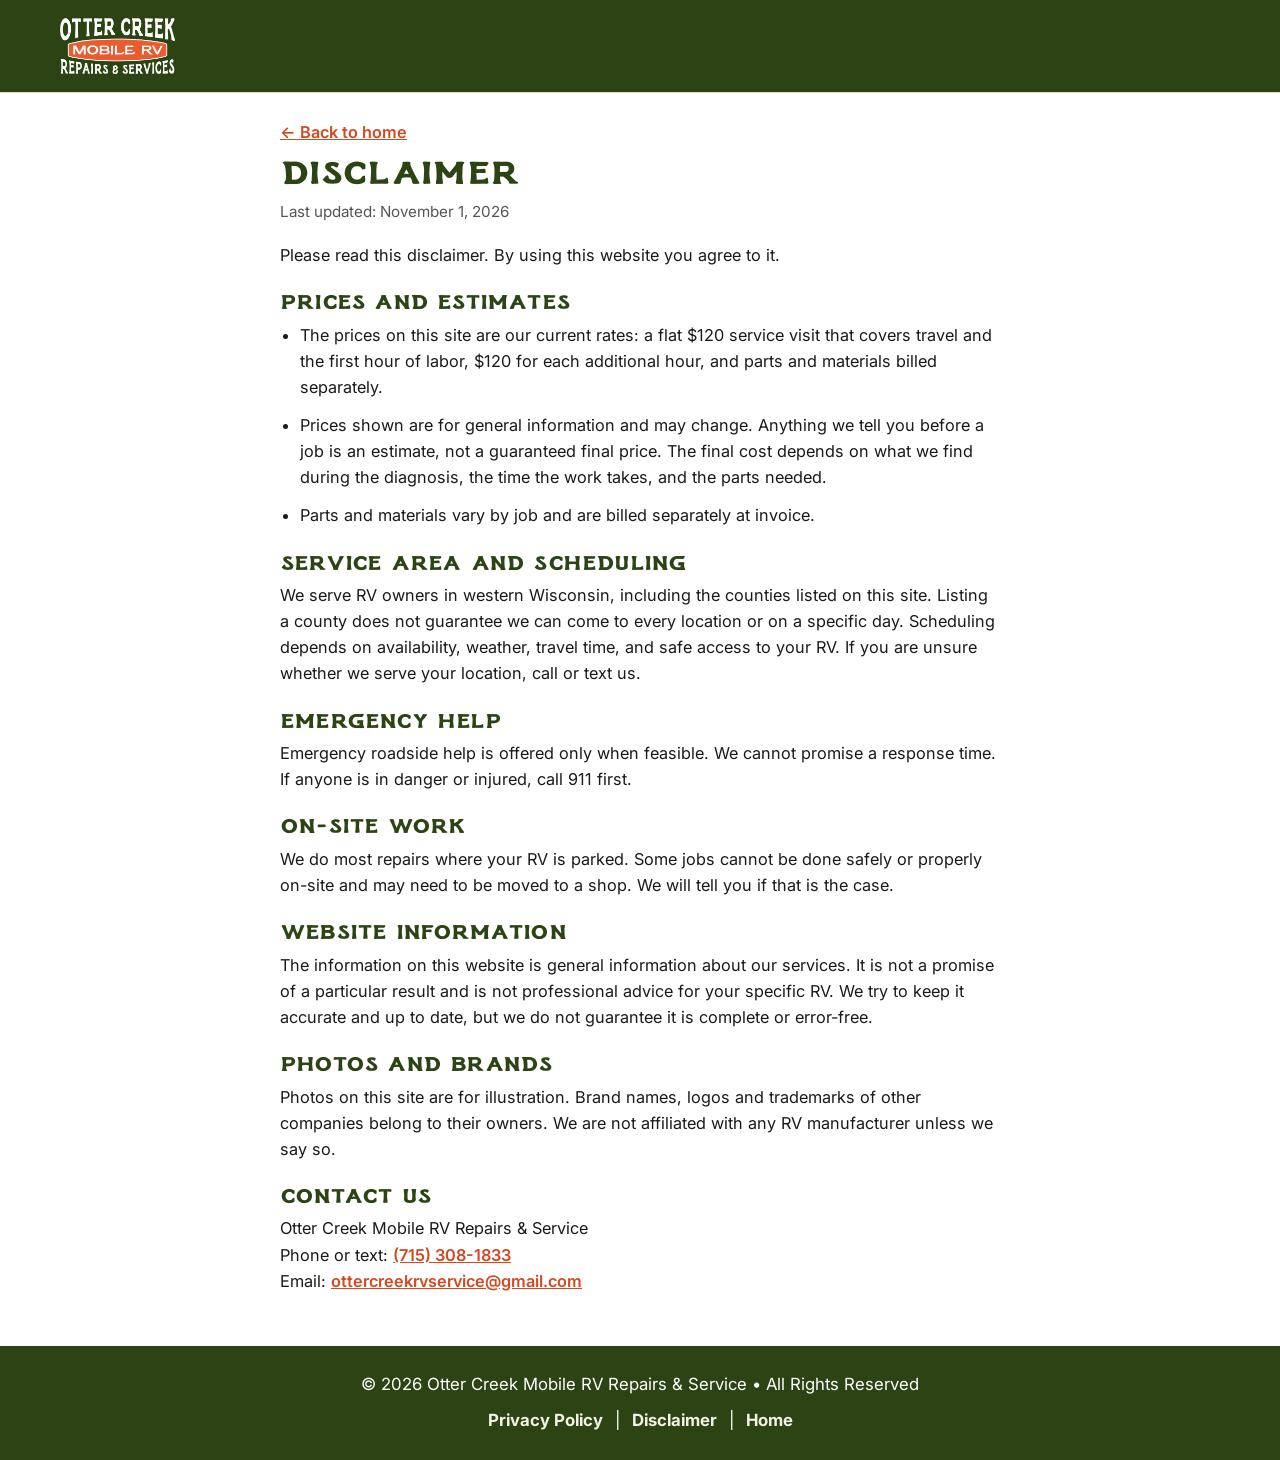
==== commit 1d8feb72: "Share image, tab icon and touch icon use the new logo Co-Authored-By: Claude Sonnet 5.5 <noreply@ant" ====
--- a/disclaimer.html
+++ b/disclaimer.html
@@ -5,7 +5,8 @@
 <meta name="viewport" content="width=device-width,initial-scale=1">
 <title>Disclaimer | Otter Creek Mobile RV Repairs &amp; Service</title>
 <meta name="description" content="Estimates, pricing, service area and website information for Otter Creek Mobile RV Repairs & Service.">
-<link rel="icon" href="assets/favicon-otter.svg" type="image/svg+xml">
+<link rel="icon" href="assets/favicon-new.png" type="image/png">
+<link rel="apple-touch-icon" href="assets/apple-touch-icon.png">
 <link rel="preconnect" href="https://fonts.googleapis.com">
 <link rel="preconnect" href="https://fonts.gstatic.com" crossorigin>
 <link href="https://fonts.googleapis.com/css2?family=Inter:ital,opsz,wght@0,14..32,100..900;1,14..32,100..900&family=Montserrat:wght@600;700&display=swap" rel="stylesheet">
--- a/styles.css
+++ b/styles.css
@@ -1907,3 +1907,7 @@
   .hero-copy::before{background:linear-gradient(rgba(0,0,0,.62),rgba(0,0,0,.72)),url("assets/hero-aerial-mobile.jpg") 50% 50%/cover no-repeat!important}
 }
 @media(max-width:700px){.hd-main .brand{background:transparent!important;box-shadow:none!important;padding:0!important}.hd-main .brand img{height:62px!important;filter:drop-shadow(0 2px 6px rgba(0,0,0,.55))}}
+@media(max-width:700px){
+  .hd-main .burger{background:#fff!important;box-shadow:none!important;width:46px!important;height:46px!important;border-radius:50%!important}
+  .hd-main .burger span{background:#1b1a1a!important;width:20px!important;height:2px!important;margin:2.5px 0!important}
+}
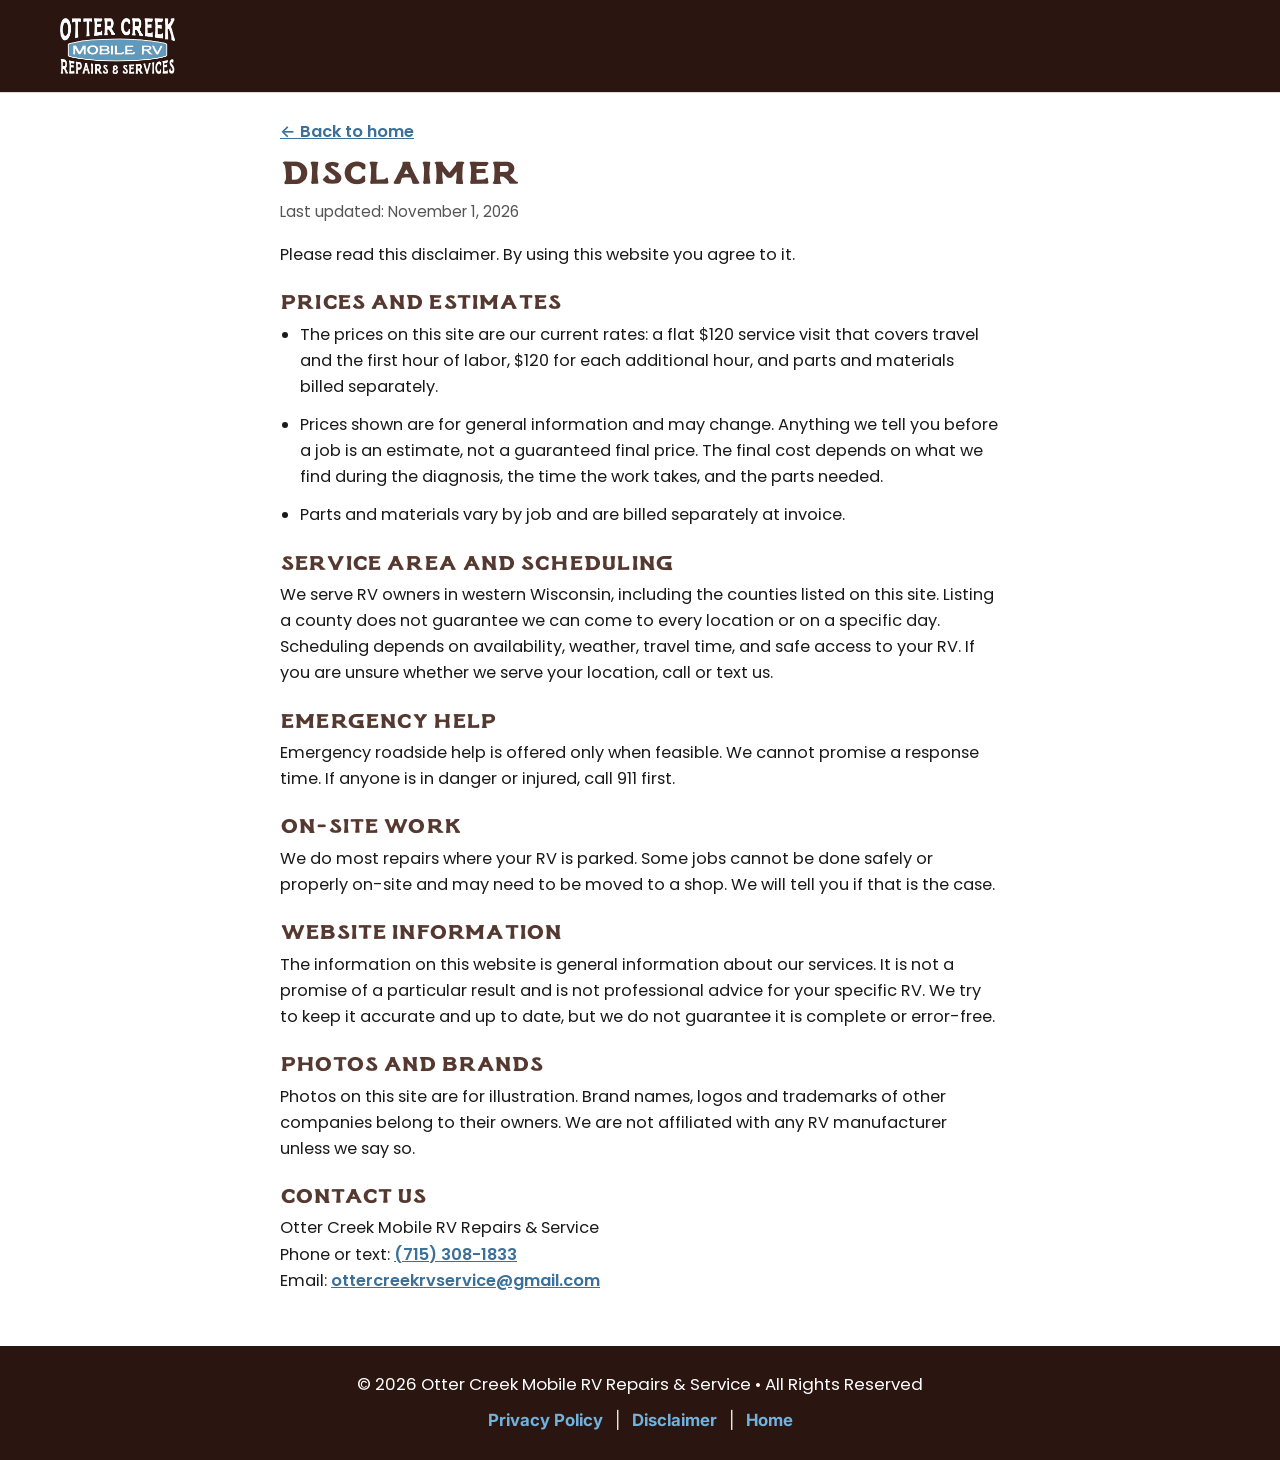
==== commit 01175669: "Blue palette from the label photo: sky blue accents, deep and chocolate browns, cream; blue logo, ta" ====
--- a/disclaimer.html
+++ b/disclaimer.html
@@ -5,7 +5,7 @@
 <meta name="viewport" content="width=device-width,initial-scale=1">
 <title>Disclaimer | Otter Creek Mobile RV Repairs &amp; Service</title>
 <meta name="description" content="Estimates, pricing, service area and website information for Otter Creek Mobile RV Repairs & Service.">
-<link rel="icon" href="assets/favicon-new.png" type="image/png">
+<link rel="icon" href="assets/favicon-blue.png" type="image/png">
 <link rel="apple-touch-icon" href="assets/apple-touch-icon.png">
 <link rel="preconnect" href="https://fonts.googleapis.com">
 <link rel="preconnect" href="https://fonts.gstatic.com" crossorigin>
@@ -13,7 +13,7 @@
 <link rel="stylesheet" href="styles.css">
 </head>
 <body class="legal-page">
-<header class="doc-head"><div class="container"><a class="brand" href="/" aria-label="Otter Creek Mobile RV Repairs &amp; Service home"><img src="assets/logo-orange-white.webp" alt="Otter Creek Mobile RV Repairs &amp; Service" width="141" height="85"></a></div></header>
+<header class="doc-head"><div class="container"><a class="brand" href="/" aria-label="Otter Creek Mobile RV Repairs &amp; Service home"><img src="assets/logo-blue-white.webp" alt="Otter Creek Mobile RV Repairs &amp; Service" width="141" height="85"></a></div></header>
 <main class="doc">
 <div class="container doc-in">
 <p class="back"><a href="/">&larr; Back to home</a></p>
--- a/styles.css
+++ b/styles.css
@@ -1,6 +1,6 @@
 :root{
-  --ink:#2c4314; --forest:#2c4314; --forest-d:#2c4314; --orange:#eb5b2f; --orange-d:#d24a20; --orange-h:#d24a20;
-  --bg:#faf9f4; --card:#fff; --muted:#2c4314; --line:#e2e2de; --radius:14px;
+  --ink:#553930; --forest:#553930; --forest-d:#553930; --orange:#70b3de; --orange-d:#5a9fcb; --orange-h:#5a9fcb;
+  --bg:#faf9f4; --card:#fff; --muted:#553930; --line:#e2e2de; --radius:14px;
   --shadow:0 8px 28px rgba(15,29,28,.12);
 }
 *{box-sizing:border-box;margin:0}
@@ -13,10 +13,10 @@
 h1,h2,h3{line-height:1.08;letter-spacing:-.025em}
 
 .btn{display:inline-flex;align-items:center;justify-content:center;gap:8px;padding:11px 20px;border-radius:10px;font-weight:600;font-size:.95rem;border:2px solid transparent;cursor:pointer;transition:.15s;font-family:inherit}
-.btn-primary{background:var(--orange);color:#2c4314}.btn-primary:hover{background:var(--orange-h)}
+.btn-primary{background:var(--orange);color:#553930}.btn-primary:hover{background:var(--orange-h)}
 .btn-outline{border-color:var(--forest);color:var(--forest);background:#fff}.btn-outline:hover{background:var(--forest);color:#fff}
 .btn-ghost{border-color:rgba(255,255,255,.7);color:#fff}.btn-ghost:hover{background:#fff;color:var(--forest)}
-.btn-light{background:#2c4314;color:#fff}.btn-light:hover{background:#000}
+.btn-light{background:#553930;color:#fff}.btn-light:hover{background:#000}
 .btn-lg{padding:15px 28px;font-size:1.05rem}.btn-block{width:100%}
 
 /* header */
@@ -38,7 +38,7 @@
 .burger span{display:block;width:24px;height:2px;background:var(--forest);margin:5px 0}
 
 /* hero */
-.hero{background:#2c4314;
+.hero{background:#553930;
   color:#fff;padding:40px 0 64px;position:relative;overflow:hidden}
 .hero-grid{display:grid;grid-template-columns:1.15fr .85fr;gap:48px;align-items:center;position:relative;z-index:1}
 .eyebrow{font-size:.78rem;font-weight:700;letter-spacing:.16em;text-transform:uppercase;color:var(--orange-d);margin-bottom:10px}
@@ -59,7 +59,7 @@
 .fine{font-size:.76rem;color:var(--muted);text-align:center}.fine.dark{text-align:left;margin-top:14px}
 
 /* stats */
-.stats{background:var(--orange);color:#2c4314}
+.stats{background:var(--orange);color:#553930}
 .stats-grid{display:grid;grid-template-columns:repeat(4,1fr);gap:8px;padding:30px 0}
 .stat{text-align:center;display:grid;justify-items:center;align-content:start;gap:10px;padding:0 10px}
 .stat .i{width:40px;height:40px}
@@ -85,8 +85,8 @@
 .versus{padding:0;background:var(--bg)}
 .versus-grid{display:grid;grid-template-columns:1fr 1fr;position:relative}
 .versus-grid>div:not(.vs-badge){padding:44px 56px 48px max(16px,calc((100vw - 1160px)/2));display:flex;flex-direction:column;gap:14px;min-width:0}
-.vs-old{background:#2c4314;color:#fff}
-.vs-new{background:var(--orange);color:#2c4314;padding-left:56px !important;padding-right:max(16px,calc((100vw - 1160px)/2)) !important}
+.vs-old{background:#553930;color:#fff}
+.vs-new{background:var(--orange);color:#553930;padding-left:56px !important;padding-right:max(16px,calc((100vw - 1160px)/2)) !important}
 .versus h3{font-size:1.8rem;font-weight:800;margin:0}
 .versus ul{list-style:none;padding:0;margin:0}
 .versus li{display:flex;gap:12px;align-items:center;padding:13px 0;border-top:1px solid rgba(255,255,255,.14);font-weight:500}
@@ -94,13 +94,13 @@
 .versus li:first-child{border-top:0}
 .versus li::before{width:26px;height:26px;border-radius:50%;display:grid;place-items:center;flex:none;font-size:.85rem;font-weight:800}
 .versus li.x::before{content:"✕";background:#d8453a;color:#fff}
-.versus li.ok::before{content:"✓";background:#2c4314;color:var(--orange)}
-.vs-badge{position:absolute;left:50%;top:50%;transform:translate(-50%,-50%);width:56px;height:56px;border-radius:50%;background:#fff;color:#2c4314;font-weight:800;display:grid;place-items:center;box-shadow:0 6px 18px rgba(8,16,34,.3);z-index:2}
+.versus li.ok::before{content:"✓";background:#553930;color:var(--orange)}
+.vs-badge{position:absolute;left:50%;top:50%;transform:translate(-50%,-50%);width:56px;height:56px;border-radius:50%;background:#fff;color:#553930;font-weight:800;display:grid;place-items:center;box-shadow:0 6px 18px rgba(8,16,34,.3);z-index:2}
 
 /* steps */
 .steps-grid{list-style:none;padding:0;margin-top:28px;display:grid;grid-template-columns:1fr auto 1fr auto 1fr;gap:20px;align-items:start;text-align:center}
 .steps-grid li{display:flex;flex-direction:column;align-items:center;gap:8px}
-.num{width:48px;height:48px;border-radius:50%;background:var(--orange);color:#2c4314;font-weight:800;font-size:1.3rem;display:grid;place-items:center}
+.num{width:48px;height:48px;border-radius:50%;background:var(--orange);color:#553930;font-weight:800;font-size:1.3rem;display:grid;place-items:center}
 .steps-grid h3{font-size:1.3rem;color:var(--forest)}
 .steps-grid p{color:var(--muted);font-size:.92rem;max-width:300px}
 .arrow{font-size:2rem;color:var(--orange);padding-top:6px}
@@ -124,7 +124,7 @@
 .who-tiles{display:grid;grid-template-columns:1fr 1fr;gap:14px}
 
 /* cta */
-.cta-band{background:var(--orange);color:#2c4314;padding:44px 0}
+.cta-band{background:var(--orange);color:#553930;padding:44px 0}
 .cta-inner{display:flex;align-items:center;justify-content:space-between;gap:24px;flex-wrap:wrap}
 .cta-band h2{font-size:2.1rem;font-weight:800}
 
@@ -184,7 +184,7 @@
 address{font-style:normal;font-size:.9rem;line-height:1.5}
 .hero h1 span{display:block}
 
-::placeholder{color:#2c4314;opacity:.7}
+::placeholder{color:#553930;opacity:.7}
 
 /* service map */
 .map-wrap{display:grid;gap:8px}
@@ -200,7 +200,7 @@
 .pc-copy .title.light{margin-bottom:0}
 .pc-text{margin-top:14px;max-width:46ch;color:#dfe6f4}
 .pc-copy .checks{margin:20px 0 26px}
-.pc-card{background:#fff;color:#2c4314;border-radius:16px;overflow:hidden;box-shadow:0 14px 40px rgba(8,16,34,.35)}
+.pc-card{background:#fff;color:#553930;border-radius:16px;overflow:hidden;box-shadow:0 14px 40px rgba(8,16,34,.35)}
 .pc-top{background:var(--orange);padding:30px 32px;display:grid;gap:6px}
 .pc-top .ps-big{font-size:clamp(4rem,8vw,5.5rem)}
 .pc-rows{padding:8px 32px 14px;font-variant-numeric:tabular-nums}
@@ -236,7 +236,7 @@
 @media(max-width:980px){.area-3{grid-template-columns:1fr}.area-3 .faq{grid-template-columns:1fr}.area-3 .map-wrap{max-width:520px;margin:0 auto;width:100%}}
 
 /* service area: black band */
-.area{background:linear-gradient(135deg,#1a2c52,#2c4314);color:#fff}
+.area{background:linear-gradient(135deg,#1a2c52,#553930);color:#fff}
 .area .eyebrow{color:var(--orange)}
 .area .title,.area .title.left{color:#fff}
 .area-copy p:not(.eyebrow){color:#dfe6f4}
@@ -259,7 +259,7 @@
 .pc-steps{display:grid}
 .pc-it{display:grid;grid-template-columns:52px 1fr auto;gap:18px;align-items:center;padding:22px 0;border-bottom:1px solid rgba(255,255,255,.14)}
 .pc-it:first-child{padding-top:0}.pc-it:last-child{border-bottom:0;padding-bottom:0}
-.pc-dot{width:52px;height:52px;font-size:1.2rem;border-radius:50%;background:var(--orange);color:#2c4314;display:grid;place-items:center;font-weight:800}
+.pc-dot{width:52px;height:52px;font-size:1.2rem;border-radius:50%;background:var(--orange);color:#553930;display:grid;place-items:center;font-weight:800}
 .pc-it b{display:block;font-weight:700;font-size:1.6rem;letter-spacing:-.02em;line-height:1.1}
 .pc-it small{font-size:.85rem;color:#d7d7d2}
 .pc-amt{font-size:2.4rem;font-weight:800;letter-spacing:-.03em;line-height:1;color:var(--orange)}
@@ -268,7 +268,7 @@
 /* mobile */
 .call-mini,.sticky-bar{display:none}
 @media(max-width:980px){
-  .call-mini{display:inline-flex;align-items:center;gap:8px;margin-left:auto;background:var(--orange);color:#2c4314;font-weight:700;border-radius:10px;padding:10px 16px;min-height:44px}
+  .call-mini{display:inline-flex;align-items:center;gap:8px;margin-left:auto;background:var(--orange);color:#553930;font-weight:700;border-radius:10px;padding:10px 16px;min-height:44px}
   .call-mini+.burger{margin-left:0}
   .nav-cta{display:none}
 }
@@ -304,10 +304,10 @@
   .footer{padding-bottom:28px}
   .foot-grid a{padding:7px 0;margin-bottom:0}
   .legal{padding-bottom:6px}
-  .sticky-bar{display:grid;grid-template-columns:1fr 1.4fr;gap:10px;position:fixed;left:0;right:0;bottom:0;z-index:60;padding:10px max(12px,env(safe-area-inset-left,0px)) calc(10px + env(safe-area-inset-bottom,0px)) max(12px,env(safe-area-inset-right,0px));background:#2c4314;border-top:1px solid rgba(255,255,255,.14)}
+  .sticky-bar{display:grid;grid-template-columns:1fr 1.4fr;gap:10px;position:fixed;left:0;right:0;bottom:0;z-index:60;padding:10px max(12px,env(safe-area-inset-left,0px)) calc(10px + env(safe-area-inset-bottom,0px)) max(12px,env(safe-area-inset-right,0px));background:#553930;border-top:1px solid rgba(255,255,255,.14)}
   .sticky-bar a{display:flex;align-items:center;justify-content:center;gap:8px;min-height:50px;border-radius:12px;font-weight:700;font-size:1rem}
   .sb-call{background:#1a2c52;color:#fff;border:1px solid rgba(255,255,255,.22)}
-  .sb-quote{background:var(--orange);color:#2c4314}
+  .sb-quote{background:var(--orange);color:#553930}
   .call-mini{display:none}
   .call-mini+.burger,.burger{margin-left:auto}
 }
@@ -324,10 +324,10 @@
 
 /* readability + focus */
 body{font-size:1.0625rem;line-height:1.6}
-.skip{position:absolute;left:12px;top:-60px;z-index:100;background:#2c4314;color:#fff;padding:12px 18px;border-radius:8px;font-weight:700}
+.skip{position:absolute;left:12px;top:-60px;z-index:100;background:#553930;color:#fff;padding:12px 18px;border-radius:8px;font-weight:700}
 .skip:focus{top:12px}
-a:focus-visible,button:focus-visible,summary:focus-visible,input:focus-visible,select:focus-visible,textarea:focus-visible{outline:3px solid #2c4314;outline-offset:2px;box-shadow:0 0 0 6px var(--orange)}
-.quote-card input:focus,.quote-card select:focus,.quote-card textarea:focus{outline:3px solid #2c4314;outline-offset:1px;box-shadow:0 0 0 5px var(--orange)}
+a:focus-visible,button:focus-visible,summary:focus-visible,input:focus-visible,select:focus-visible,textarea:focus-visible{outline:3px solid #553930;outline-offset:2px;box-shadow:0 0 0 6px var(--orange)}
+.quote-card input:focus,.quote-card select:focus,.quote-card textarea:focus{outline:3px solid #553930;outline-offset:1px;box-shadow:0 0 0 5px var(--orange)}
 .fine{font-size:.85rem}
 .stat span,.card p,.faq details p{font-size:1rem}
 .txt-only{display:none}
@@ -335,16 +335,16 @@
 .who-h{text-wrap:balance}
 .who-tiles{display:grid;grid-template-columns:1fr 1fr;gap:16px}
 .wt{background:#fff;border-radius:16px;padding:22px;box-shadow:0 2px 12px rgba(15,29,28,.08);display:grid;gap:14px;align-content:start}
-.wt-i{width:52px;height:52px;border-radius:14px;background:var(--orange);color:#2c4314;display:grid;place-items:center}
+.wt-i{width:52px;height:52px;border-radius:14px;background:var(--orange);color:#553930;display:grid;place-items:center}
 .wt-i svg{width:28px;height:28px}
 .wt b{display:block;font-weight:800;font-size:1.05rem}
 .wt span:not(.wt-i){display:block;font-size:.95rem;margin-top:2px}
 /* town checker */
 .town-check{margin-top:22px;max-width:460px}
 .town-check label{display:block;font-weight:700;margin-bottom:8px}
-.tc-row input{width:100%;font:inherit;font-size:1rem;padding:14px 16px;border-radius:12px;border:2px solid transparent;background:#fff;color:#2c4314}
+.tc-row input{width:100%;font:inherit;font-size:1rem;padding:14px 16px;border-radius:12px;border:2px solid transparent;background:#fff;color:#553930}
 .tc-res{margin-top:10px;font-size:.98rem;color:#dfe6f4;min-height:1.5em}
-.tc-res.yes{color:#2c4314;background:var(--orange);font-weight:700;border-radius:10px;padding:10px 14px}
+.tc-res.yes{color:#553930;background:var(--orange);font-weight:700;border-radius:10px;padding:10px 14px}
 .tc-res.maybe{color:#fff;font-weight:600;border-left:4px solid var(--orange);padding-left:12px}
 .area-copy .btn{margin-top:22px}
 @media(max-width:980px){.txt-only{display:inline-flex}.who-tiles{grid-template-columns:1fr 1fr}}
@@ -363,27 +363,27 @@
 .btn-primary:hover{background:var(--orange-h)}
 .stats,.stats *,.cta-band,.cta-band h2,.vs-new,.vs-new .eyebrow,.vs-new li,.call-mini,.sb-quote{color:#fff}
 .stat .i{color:#fff}
-.cta-band .btn-light{background:#2c4314;color:#fff}
+.cta-band .btn-light{background:#553930;color:#fff}
 .num,.pc-dot,.wt-i{color:#fff}
 .wt-i svg{stroke:#fff}
 .versus li.ok::before{background:#fff;color:var(--orange)}
 .vs-new{background:var(--orange)}
-.vs-old{background:#2c4314}
-.tc-res.yes{background:#fff;color:#2c4314}
-.eyebrow.light,.area .eyebrow,.hero h1 span,.hero .badges b,.pricing .eyebrow,.pc-amt,.pricing .checks li::before,.pc-copy .eyebrow{color:#d24a20}
+.vs-old{background:#553930}
+.tc-res.yes{background:#fff;color:#553930}
+.eyebrow.light,.area .eyebrow,.hero h1 span,.hero .badges b,.pricing .eyebrow,.pc-amt,.pricing .checks li::before,.pc-copy .eyebrow{color:#3a7099}
 .pc-dot{background:var(--orange);color:#fff}
 .faq summary::after,.faq-section .faq summary::after{color:var(--orange)}
-.area .faq summary::after{color:#d24a20}
-.hero{background:linear-gradient(135deg,#2c4314,#1a2c52)}
-.pricing{background:linear-gradient(135deg,#1a2c52,#2c4314)}
-.area{background:linear-gradient(135deg,#1a2c52,#2c4314)}
+.area .faq summary::after{color:#3a7099}
+.hero{background:linear-gradient(135deg,#553930,#1a2c52)}
+.pricing{background:linear-gradient(135deg,#1a2c52,#553930)}
+.area{background:linear-gradient(135deg,#1a2c52,#553930)}
 .footer{background:#0a1429}
 .quote-card .btn-primary{color:#fff}
 .ico-phone{color:currentColor}
 .sb-call,.sb-text{background:#1a2c52;color:#fff}
-.sticky-bar{background:#2c4314}
+.sticky-bar{background:#553930}
 .card a{color:var(--orange-d)}
-.card-img svg *[stroke="#1f3b3a"]{stroke:#2c4314}
+.card-img svg *[stroke="#1f3b3a"]{stroke:#553930}
 
 .fine svg{display:inline-block}
 
@@ -391,18 +391,18 @@
 .site-header{position:relative;top:auto;background:#fff;border-bottom:0}
 .util{background:#f3f1e8;font-size:.82rem;font-weight:700}
 .util .container{display:flex;justify-content:center;gap:26px;padding-block:7px}
-.util a{color:#2c4314}.util a:hover{color:var(--orange)}
+.util a{color:#553930}.util a:hover{color:var(--orange)}
 .hd-main{display:grid;grid-template-columns:auto 1fr auto;gap:26px;align-items:center;padding-block:12px;height:auto}
 .hd-main .brand img{height:64px;width:auto}
 .trust{display:flex;gap:30px;justify-content:center}
-.trust>div{display:flex;gap:11px;align-items:center;font-weight:800;font-size:.82rem;line-height:1.25;color:#2c4314;text-transform:uppercase;letter-spacing:.02em}
-.t-ic{width:44px;height:44px;border-radius:50%;background:#2c4314;color:#fff;display:grid;place-items:center;flex:none}
+.trust>div{display:flex;gap:11px;align-items:center;font-weight:800;font-size:.82rem;line-height:1.25;color:#553930;text-transform:uppercase;letter-spacing:.02em}
+.t-ic{width:44px;height:44px;border-radius:50%;background:#553930;color:#fff;display:grid;place-items:center;flex:none}
 .callblock{text-align:right;display:grid;gap:2px;justify-items:end}
 .callblock small{font-weight:800;color:var(--orange);font-size:.85rem}
-.callblock .phone{font-size:2rem;font-weight:800;letter-spacing:-.02em;line-height:1.05;color:#2c4314}
+.callblock .phone{font-size:2rem;font-weight:800;letter-spacing:-.02em;line-height:1.05;color:#553930}
 .sched,.cs-btn{display:inline-block;background:var(--orange);color:#fff;font-weight:800;letter-spacing:.05em;text-transform:uppercase;padding:11px 34px 11px 22px;clip-path:polygon(0 0,calc(100% - 16px) 0,100% 50%,calc(100% - 16px) 100%,0 100%)}
 .sched:hover,.cs-btn:hover{background:var(--orange-h)}
-.menu{position:static;display:block;flex:none;margin:0;padding:0;background:#2c4314;border:0;font-size:inherit}
+.menu{position:static;display:block;flex:none;margin:0;padding:0;background:#553930;border:0;font-size:inherit}
 .menu .menu-in{display:flex;justify-content:space-between;gap:0;padding-block:0}
 .menu a{color:#fff;font-weight:800;font-size:.8rem;letter-spacing:.06em;text-transform:uppercase;padding:15px 8px;border-bottom:4px solid transparent;position:static}
 .menu a::after{display:none}
@@ -411,11 +411,11 @@
 .svc6-grid{display:grid;grid-template-columns:repeat(3,1fr);gap:28px 34px;padding-block:34px}
 .s6{display:flex;gap:18px;align-items:center}
 .s6-ic{width:72px;height:72px;border-radius:50%;display:grid;place-items:center;color:#fff;flex:none}
-.c1{background:#2c4314}.c2{background:#2c4314}.c3{background:#eb5b2f}.c4{background:#eb5b2f}.c5{background:#eb5b2f}.c6{background:#2c4314}
-.s6-tx b{display:block;color:#2c4314;font-weight:800;font-size:1.2rem;line-height:1.2}
+.c1{background:#553930}.c2{background:#553930}.c3{background:#70b3de}.c4{background:#70b3de}.c5{background:#70b3de}.c6{background:#553930}
+.s6-tx b{display:block;color:#553930;font-weight:800;font-size:1.2rem;line-height:1.2}
 .s6-tx span{font-size:.95rem;display:block;margin-top:2px}
 .s6:hover b{color:var(--orange)}
-.callstrip{background:#2c4314;color:#fff}
+.callstrip{background:#553930;color:#fff}
 .cs-in{display:flex;align-items:center;justify-content:space-between;gap:22px;padding-block:14px;flex-wrap:wrap}
 .cs-list{list-style:none;display:grid;gap:4px;font-weight:700;font-size:.9rem}
 .cs-list li::before{content:"✓ ";color:#fff;font-weight:800}
@@ -430,7 +430,7 @@
   .util,.trust,.callblock{display:none}
   .hd-main{display:flex;gap:12px;padding-block:8px}
   .hd-main .brand img{height:52px}
-  .menu{position:absolute;left:0;right:0;top:100%;display:none;border-bottom:1px solid #2c4314}
+  .menu{position:absolute;left:0;right:0;top:100%;display:none;border-bottom:1px solid #553930}
   .menu.open{display:block}
   .menu .menu-in{flex-direction:column;padding-block:6px}
   .menu a{padding:14px 4px;border-bottom:1px solid rgba(255,255,255,.18);font-size:.9rem}
@@ -452,9 +452,9 @@
 .callstrip{background:#1a2c52}
 .cs-in{padding-block:22px;gap:26px;flex-wrap:nowrap}
 .cs-list{gap:10px;font-weight:800;font-size:1.05rem;letter-spacing:.01em}
-.cs-list li::before{content:"✓ ";color:#d24a20;font-weight:900}
+.cs-list li::before{content:"✓ ";color:#3a7099;font-weight:900}
 .cs-phone{gap:16px}
-.cs-phone small{color:#d24a20;font-weight:800;font-size:1rem;line-height:1.1;text-align:center}
+.cs-phone small{color:#3a7099;font-weight:800;font-size:1rem;line-height:1.1;text-align:center}
 .cs-phone a{font-size:2.9rem;color:#fff;letter-spacing:-.025em;line-height:1}
 .cs-or{position:relative;display:flex;align-items:center;gap:0;border:0;width:auto;height:auto;padding:0 6px}
 .cs-or b{width:48px;height:48px;border-radius:50%;border:3px solid #fff;display:grid;place-items:center;font-weight:800;font-size:.95rem;margin-inline:6px}
@@ -491,29 +491,29 @@
 .callblock{display:grid;gap:8px;justify-items:stretch;text-align:center;width:244px}
 .callblock small{text-align:center}
 .hd-btn{width:100%;justify-content:center;padding:12px 16px;font-size:1.05rem;white-space:nowrap}
-.callblock .btn-outline{color:#2c4314;border-color:#2c4314}
-.callblock .btn-outline:hover{background:#2c4314;color:#fff}
+.callblock .btn-outline{color:#553930;border-color:#553930}
+.callblock .btn-outline:hover{background:#553930;color:#fff}
 
 /* three tiles: call, text, quote */
-.tiles3{background:#2c4314;color:#fff}
+.tiles3{background:#553930;color:#fff}
 .t3-in{padding-block:26px;display:grid;gap:16px}
 .t3{display:grid;grid-template-columns:repeat(3,1fr);gap:14px}
 .t3 a{display:flex;gap:14px;align-items:center;border-radius:14px;padding:18px 20px;border:2px solid transparent;min-width:0}
-.t3-w{background:#fff;color:#2c4314}
+.t3-w{background:#fff;color:#553930}
 .t3-w:hover{background:#f3f1e8}
-.t3-r{background:#eb5b2f;color:#fff;border-color:#eb5b2f}
-.t3-r:hover{background:#d24a20}
+.t3-r{background:#70b3de;color:#fff;border-color:#70b3de}
+.t3-r:hover{background:#5a9fcb}
 .t3-ic{width:48px;height:48px;border-radius:50%;display:grid;place-items:center;flex:none}
-.t3-w .t3-ic{background:#2c4314;color:#fff}
+.t3-w .t3-ic{background:#553930;color:#fff}
 .t3-r .t3-ic{background:#fff;color:#f3f1e8}
 .t3 small{display:block;font-size:.85rem;font-weight:700;opacity:.85}
 .t3 b{font-size:1.35rem;font-weight:800;letter-spacing:-.01em;line-height:1.15;white-space:nowrap}
 .t3-tr{list-style:none;display:flex;gap:26px;flex-wrap:wrap;justify-content:center;font-weight:600;color:#f3f1e8;padding:0}
-.t3-tr li::before{content:"✓ ";color:#d24a20;font-weight:800}
+.t3-tr li::before{content:"✓ ";color:#3a7099;font-weight:800}
 @media(max-width:860px){.t3{grid-template-columns:1fr}.t3-in{padding-block:18px}}
 
 /* phone strip: option A, centered number, yellow accents */
-.strip-a{background:#2c4314;color:#fff}
+.strip-a{background:#553930;color:#fff}
 .sa-in{display:grid;grid-template-columns:1fr auto 1fr;align-items:center;gap:24px;padding-block:24px}
 .sa-tr{list-style:none;display:grid;gap:6px;padding:0;font-weight:600;font-size:.98rem;color:#f3f1e8;justify-self:start}
 .sa-tr li::before{content:"✓ ";color:#f3f1e8;font-weight:900}
@@ -525,7 +525,7 @@
 @media(max-width:900px){.sa-in{grid-template-columns:1fr;justify-items:center;gap:14px;padding-block:20px}.sa-tr{order:3;display:flex;gap:20px;flex-wrap:wrap;justify-content:center;justify-self:center}.sa-btn{justify-self:stretch}.sa-btn .btn{width:100%}.sa-ph a{font-size:2.3rem}}
 
 /* vibrant yellow strip: deeper blue like the reference */
-.strip-a{background:#2c4314}
+.strip-a{background:#553930}
 .sa-ph a{font-weight:800;color:#f3f1e8}
 .sa-ph small{font-weight:800;color:#f3f1e8}
 
@@ -551,7 +551,7 @@
 .btn-lg{font-size:1.02rem}
 
 /* phone strip: layout from the reference */
-.strip-b{background:#2c4314;color:#fff}
+.strip-b{background:#553930;color:#fff}
 .sb-in{display:flex;align-items:center;justify-content:space-between;gap:36px;padding-block:20px}
 .sb-tr{list-style:none;display:grid;gap:22px;padding:0;margin:0;flex:none}
 .sb-tr li{display:flex;align-items:center;gap:14px;font-family:var(--font-display);font-weight:800;font-size:1.5rem;line-height:1.1;color:#fff;white-space:nowrap}
@@ -593,7 +593,7 @@
   .site-header{position:static;border-bottom:0}
   .burger{display:none}
   .call-mini+.burger{display:none}
-  .menu,.menu.open{position:static;display:block;background:#2c4314;border:0;padding:0;margin:0}
+  .menu,.menu.open{position:static;display:block;background:#553930;border:0;padding:0;margin:0}
   .menu .menu-in{display:flex;flex-direction:row;justify-content:flex-start;gap:0;overflow-x:auto;padding-block:0;padding-inline:8px;scrollbar-width:none;-webkit-overflow-scrolling:touch;scroll-snap-type:x proximity}
   .menu .menu-in::-webkit-scrollbar{display:none}
   .menu a{flex:none;scroll-snap-align:start;white-space:nowrap;padding:14px 14px;border-bottom:4px solid transparent;font-size:.8rem;letter-spacing:.05em}
@@ -607,7 +607,7 @@
 /* mobile: collapsible Menu bar under the header */
 .menu-toggle{display:none}
 @media(max-width:980px){
-  .menu .menu-toggle{display:flex;align-items:center;justify-content:center;gap:10px;width:100%;background:#2c4314;color:#fff;border:0;padding:15px 16px;font-family:var(--font-display);font-weight:800;font-size:.95rem;letter-spacing:.06em;text-transform:uppercase;cursor:pointer}
+  .menu .menu-toggle{display:flex;align-items:center;justify-content:center;gap:10px;width:100%;background:#553930;color:#fff;border:0;padding:15px 16px;font-family:var(--font-display);font-weight:800;font-size:.95rem;letter-spacing:.06em;text-transform:uppercase;cursor:pointer}
   .menu .menu-toggle .chev{transition:transform .15s}
   .menu.open .menu-toggle .chev{transform:rotate(180deg)}
   .menu .menu-in{display:none;flex-direction:column;overflow:visible;padding:0 16px 8px;background:#1a2c52}
@@ -624,8 +624,8 @@
   .call-mini{display:none}
   .hd-cta{display:flex;gap:8px;align-items:center;margin-left:auto}
   .hd-call,.hd-quote{display:inline-flex;align-items:center;justify-content:center;gap:6px;font-family:var(--font-display);font-weight:800;font-size:.85rem;border-radius:10px;padding:11px 14px;min-height:44px;white-space:nowrap}
-  .hd-call{border:2px solid #2c4314;color:#2c4314;background:#fff}
-  .hd-quote{background:#eb5b2f;color:#fff;border:2px solid #eb5b2f}
+  .hd-call{border:2px solid #553930;color:#553930;background:#fff}
+  .hd-quote{background:#70b3de;color:#fff;border:2px solid #70b3de}
 }
 @media(max-width:380px){.hd-call span{display:none}.hd-call{padding:11px 12px}.hd-quote{padding:11px 12px;font-size:.8rem}}
 
@@ -646,13 +646,13 @@
 }
 
 /* hero takes the old menu blue; menu goes deep navy */
-.hero{background:#2c4314}
+.hero{background:#553930}
 .menu,.menu .menu-toggle{background:#0a1429}
-.menu a:hover,.menu a:active{border-bottom-color:#d24a20}
+.menu a:hover,.menu a:active{border-bottom-color:#3a7099}
 @media(max-width:980px){.menu .menu-in{background:#1a2c52}}
 
 /* all service icons red */
-.c1,.c2,.c3,.c4,.c5,.c6{background:#eb5b2f}
+.c1,.c2,.c3,.c4,.c5,.c6{background:#70b3de}
 /* tighter How It Works on mobile */
 @media(max-width:700px){
   .steps-grid{margin-top:14px;gap:0}
@@ -665,18 +665,18 @@
 }
 
 /* white hero: navy text, red accents, blue menu */
-.hero{background:#fff;color:#2c4314;border-bottom:1px solid #ddd9cb}
-.hero h1{color:#2c4314}
+.hero{background:#fff;color:#553930;border-bottom:1px solid #ddd9cb}
+.hero h1{color:#553930}
 .hero h1 span,.hero .eyebrow.light{color:#f3f1e8}
 .hero .lead{color:#1b1a1a}
-.hero .btn-ghost{border-color:#2c4314;color:#2c4314;background:#fff}
-.hero .btn-ghost:hover{background:#2c4314;color:#fff}
-.hero .badges li{color:#2c4314}
+.hero .btn-ghost{border-color:#553930;color:#553930;background:#fff}
+.hero .btn-ghost:hover{background:#553930;color:#fff}
+.hero .badges li{color:#553930}
 .hero .badges li svg{color:#f3f1e8}
 .hero .quote-card{border:1px solid #ddd9cb;box-shadow:0 10px 30px rgba(27,37,102,.14)}
-.menu,.menu .menu-toggle{background:#2c4314}
+.menu,.menu .menu-toggle{background:#553930}
 .menu a:hover,.menu a:active{border-bottom-color:#fff}
-@media(max-width:980px){.menu .menu-in{background:#2c4314}}
+@media(max-width:980px){.menu .menu-in{background:#553930}}
 
 /* promo banner above hero */
 .promo{display:block;position:relative;overflow:hidden;color:#fff;height:280px;isolation:isolate}
@@ -685,11 +685,11 @@
 .promo-l{display:grid;gap:4px;justify-items:start}
 .promo b{white-space:nowrap;font-family:var(--font-display);font-weight:900;text-transform:uppercase;line-height:1;display:inline-block;border-radius:10px;padding:8px 16px;font-size:clamp(1.6rem,4vw,3rem)}
 .p-blk{background:#1a2c52;color:#fff}
-.p-yel{background:#eb5b2f;color:#1a2c52;transform:rotate(-2deg);margin-left:20px}
+.p-yel{background:#70b3de;color:#1a2c52;transform:rotate(-2deg);margin-left:20px}
 .promo-r{display:grid;gap:10px;justify-items:center;text-align:center;font-family:var(--font-display);font-weight:800}
 .p-sm{font-size:clamp(1rem,2vw,1.4rem);text-transform:uppercase}
-.p-cta{background:#eb5b2f;color:#fff;border-radius:10px;padding:12px 26px;font-weight:900;font-style:italic;text-transform:uppercase;font-size:1.1rem;box-shadow:0 4px 0 rgba(8,16,34,.25)}
-.promo:hover .p-cta{background:#d24a20}
+.p-cta{background:#70b3de;color:#fff;border-radius:10px;padding:12px 26px;font-weight:900;font-style:italic;text-transform:uppercase;font-size:1.1rem;box-shadow:0 4px 0 rgba(8,16,34,.25)}
+.promo:hover .p-cta{background:#5a9fcb}
 @media(max-width:700px){
   .promo{height:auto;aspect-ratio:1290/365}
   .promo-in{gap:8px;padding-inline:12px}
@@ -703,23 +703,23 @@
 
 
 /* ===== Image-style page (hero scene, bands) ===== */
-:root{--band-navy:#2c4314;--band-deep:#2c4314;--tint:#faf9f4}
+:root{--band-navy:#553930;--band-deep:#553930;--tint:#faf9f4}
 /* emergency strip: mobile only */
 .em-strip{display:none}
 @media(max-width:980px){
-  .em-strip{display:flex;justify-content:space-between;align-items:center;background:#2c4314;color:#fff;font-family:var(--font-display);font-weight:800;font-size:.7rem;text-transform:uppercase}
-  .em-strip>span{background:#eb5b2f;padding:12px 12px}
+  .em-strip{display:flex;justify-content:space-between;align-items:center;background:#553930;color:#fff;font-family:var(--font-display);font-weight:800;font-size:.7rem;text-transform:uppercase}
+  .em-strip>span{background:#70b3de;padding:12px 12px}
   .em-strip a{border:1.5px solid #fff;border-radius:99px;padding:6px 12px;margin-right:10px;font-size:.8rem}
 }
 /* hero with scene */
-.hero{background:#2c4314;color:#fff;border-bottom:0;isolation:isolate}
+.hero{background:#553930;color:#fff;border-bottom:0;isolation:isolate}
 .hero-scene{position:absolute;inset:0;width:100%;height:100%;z-index:-2}
 .hero::after{content:"";position:absolute;inset:0;z-index:-1;background:linear-gradient(rgba(10,14,48,.5),rgba(10,14,48,.7))}
 .hero h1{color:#fff}
 .hero h1 span,.hero .eyebrow.light{color:#f3f1e8}
 .hero .lead{color:#f3f1e8}
 .hero .btn-ghost{background:rgba(10,14,48,.35);border:2px solid #fff;color:#fff}
-.hero .btn-ghost:hover{background:#fff;color:#2c4314}
+.hero .btn-ghost:hover{background:#fff;color:#553930}
 .hero .quote-card{border:0;box-shadow:0 14px 40px rgba(8,16,34,.35)}
 .hero .btn-primary .ico-phone{margin-right:2px}
 @media(max-width:980px){
@@ -747,7 +747,7 @@
 .section.steps .title{color:#fff;text-align:left}
 .steps .steps-grid h3{color:#fff}
 .steps .steps-grid p{color:#ddd9cb}
-.steps .num{background:#eb5b2f;color:#fff}
+.steps .num{background:#70b3de;color:#fff}
 .steps .arrow{color:#f3f1e8}
 @media(max-width:980px){
   .steps-grid{grid-template-columns:1fr;gap:18px;text-align:left}
@@ -758,34 +758,34 @@
   .steps-grid .arrow{display:none}
 }
 /* pricing: light tint */
-.pricing{background:var(--tint);color:#2c4314}
-.pricing .title,.pricing .title.light{color:#2c4314}
+.pricing{background:var(--tint);color:#553930}
+.pricing .title,.pricing .title.light{color:#553930}
 .pricing .eyebrow,.pricing .eyebrow.light{color:#f3f1e8}
 .pricing .pc-text{color:#1b1a1a}
-.pricing .checks li{color:#2c4314}
+.pricing .checks li{color:#553930}
 .pricing .checks li::before{color:#f3f1e8}
-.pricing .pc-it{background:transparent;border:0;border-bottom:1px solid #ddd9cb;color:#2c4314;padding:16px 0}
+.pricing .pc-it{background:transparent;border:0;border-bottom:1px solid #ddd9cb;color:#553930;padding:16px 0}
 .pricing .pc-it:first-child{padding-top:0}.pricing .pc-it:last-child{border-bottom:0;padding-bottom:0}
-.pricing .pc-it b{color:#2c4314}
-.pricing .pc-dot{background:#eb5b2f;color:#fff}
+.pricing .pc-it b{color:#553930}
+.pricing .pc-dot{background:#70b3de;color:#fff}
 .pricing .pc-amt{color:#f3f1e8}
 /* who we serve: icon rows */
 .who{display:grid;grid-template-columns:1fr 1fr;gap:40px;align-items:start}
 .who-tiles{display:grid;grid-template-columns:1fr;gap:0}
 .wt{background:transparent;box-shadow:none;border-radius:0;border-bottom:1px solid #ddd9cb;grid-template-columns:56px 1fr;column-gap:16px;align-items:center;padding:14px 0}
 .wt:last-child{border-bottom:0}
-.wt-i{width:56px;height:56px;border-radius:50%;background:#eb5b2f}
-.wt b{color:#2c4314;font-size:1.1rem}
+.wt-i{width:56px;height:56px;border-radius:50%;background:#70b3de}
+.wt b{color:#553930;font-size:1.1rem}
 @media(max-width:980px){.who{grid-template-columns:1fr;gap:20px}}
 /* service area: dark, two-column list */
-.areadark{background:#2c4314;color:#fff;padding:44px 0}
+.areadark{background:#553930;color:#fff;padding:44px 0}
 .area-in{display:grid;gap:16px;justify-items:start}
 .areadark .eyebrow{color:#f3f1e8;margin:0}
 .areadark .title{color:#fff;text-align:left;margin:0}
 .area-sub{color:#ddd9cb;max-width:60ch}
 .county-list{list-style:none;padding:0;columns:2;column-gap:28px;font-family:var(--font-display);font-weight:700;font-size:1rem}
 .county-list li{padding:6px 0;break-inside:avoid}
-.county-list li::before{content:"";display:inline-block;width:8px;height:8px;border-radius:50%;background:#eb5b2f;margin-right:10px;vertical-align:middle}
+.county-list li::before{content:"";display:inline-block;width:8px;height:8px;border-radius:50%;background:#70b3de;margin-right:10px;vertical-align:middle}
 @media(min-width:700px){.county-list{columns:4}}
 /* FAQ: cards with plus */
 .faq-section{background:var(--tint)}
@@ -800,13 +800,13 @@
   .site-header{position:relative}
   .menu .menu-toggle{display:none}
   .hd-main .burger{display:grid;place-content:center;gap:0;width:46px;height:46px;padding:0;margin:0;background:#fff;border:1.5px solid #ddd9cb;border-radius:12px;flex:none}
-  .burger span{width:24px;height:3px;border-radius:2px;background:#2c4314;margin:3px 0}
-  .burger[aria-expanded="true"]{border-color:#2c4314}
+  .burger span{width:24px;height:3px;border-radius:2px;background:#553930;margin:3px 0}
+  .burger[aria-expanded="true"]{border-color:#553930}
   .menu,.menu.open{position:absolute;left:0;right:0;top:100%;z-index:60;box-shadow:0 14px 30px rgba(15,22,66,.3)}
   .hd-main{gap:8px}
   .em-strip a{white-space:nowrap}
   .em-strip>span{font-size:.64rem}
-  .menu .menu-in{padding:0 22px 8px;background:#2c4314}
+  .menu .menu-in{padding:0 22px 8px;background:#553930}
   .hd-cta{gap:8px}
 }
 @media(max-width:400px){.hd-call{display:none}.hd-main .brand img{height:70px}}
@@ -822,63 +822,63 @@
   .hd-main .brand img{height:76px}
   .hd-cta{display:contents}
   .hd-quote,.hd-call{display:grid;justify-items:center;gap:1px;background:none;border:0;padding:0;min-height:0;border-radius:0;box-shadow:none;font-size:inherit}
-  .hd-quote{grid-column:1;grid-row:1;justify-self:start;color:#2c4314}
+  .hd-quote{grid-column:1;grid-row:1;justify-self:start;color:#553930}
   .hd-call{display:grid;grid-column:3;grid-row:1;justify-self:end;color:#f3f1e8}
-  .hd-quote small,.hd-call small{font-family:var(--font-display);font-weight:800;font-size:.6rem;letter-spacing:.06em;text-transform:uppercase;color:#2c4314}
+  .hd-quote small,.hd-call small{font-family:var(--font-display);font-weight:800;font-size:.6rem;letter-spacing:.06em;text-transform:uppercase;color:#553930}
   .hd-call span{display:none}
   /* menu bar below header, tap to open */
-  .menu,.menu.open{position:static;display:block;box-shadow:none;background:#2c4314}
+  .menu,.menu.open{position:static;display:block;box-shadow:none;background:#553930}
   .menu .menu-toggle{display:flex}
-  .menu .menu-in{display:none;flex-direction:column;overflow:visible;padding:0 22px 8px;background:#2c4314}
+  .menu .menu-in{display:none;flex-direction:column;overflow:visible;padding:0 22px 8px;background:#553930}
   .menu.open .menu-in{display:flex}
 }
 @media(max-width:400px){.hd-call{display:grid}.hd-main .brand img{height:68px}}
 
 /* ===== Black and yellow theme fixes ===== */
-:root{--orange:#eb5b2f;--orange-d:#d24a20;--orange-h:#d24a20}
+:root{--orange:#70b3de;--orange-d:#5a9fcb;--orange-h:#5a9fcb}
 /* yellow buttons and badges take black text */
-.btn-primary,.btn-primary:hover,.sb-quote,.p-cta,.hd-quote,.quote-card .btn-primary{color:#2c4314}
-.btn-primary{background:#eb5b2f;border-color:#eb5b2f}
-.btn-primary:hover{background:#d24a20;border-color:#d24a20}
-.num,.pc-dot,.steps .num,.pricing .pc-dot,.wt-i{background:#eb5b2f;color:#2c4314}
-.wt-i svg,.s6-ic svg,.t-ic svg{stroke:#2c4314}
-.c1,.c2,.c3,.c4,.c5,.c6{background:#eb5b2f}
-.s6-ic{color:#2c4314}
-.s6-tx b,.wt b,.pricing .pc-it b,.pricing .title,.pricing .title.light{color:#2c4314}
-.t-ic{background:#eb5b2f;color:#2c4314}
+.btn-primary,.btn-primary:hover,.sb-quote,.p-cta,.hd-quote,.quote-card .btn-primary{color:#553930}
+.btn-primary{background:#70b3de;border-color:#70b3de}
+.btn-primary:hover{background:#5a9fcb;border-color:#3a7099}
+.num,.pc-dot,.steps .num,.pricing .pc-dot,.wt-i{background:#70b3de;color:#553930}
+.wt-i svg,.s6-ic svg,.t-ic svg{stroke:#553930}
+.c1,.c2,.c3,.c4,.c5,.c6{background:#70b3de}
+.s6-ic{color:#553930}
+.s6-tx b,.wt b,.pricing .pc-it b,.pricing .title,.pricing .title.light{color:#553930}
+.t-ic{background:#70b3de;color:#553930}
 /* eyebrows: dark gold on light, yellow on dark */
-.eyebrow,.section .eyebrow{color:#d24a20}
+.eyebrow,.section .eyebrow{color:#3a7099}
 .hero .eyebrow.light,.hero h1 span,.areadark .eyebrow,.section.steps .eyebrow,.pricing .eyebrow.light{color:#f3f1e8}
-.pricing .eyebrow,.pricing .eyebrow.light{color:#d24a20}
-.pricing .pc-amt{color:#2c4314;background:#eb5b2f;border-radius:8px;padding:2px 12px}
-.pricing .checks li::before{color:#d24a20}
+.pricing .eyebrow,.pricing .eyebrow.light{color:#3a7099}
+.pricing .pc-amt{color:#553930;background:#70b3de;border-radius:8px;padding:2px 12px}
+.pricing .checks li::before{color:#3a7099}
 /* menu bar black with yellow text */
-.menu,.menu .menu-toggle{background:#2c4314}
+.menu,.menu .menu-toggle{background:#553930}
 .menu a,.menu .menu-toggle{color:#f3f1e8}
-.menu a:hover,.menu a:active{border-bottom-color:#eb5b2f}
+.menu a:hover,.menu a:active{border-bottom-color:#70b3de}
 @media(max-width:980px){.menu .menu-in{background:#1a2c52}.menu a{border-bottom-color:rgba(255,255,255,.18)}}
 /* hero */
-.hero{background:#2c4314}
+.hero{background:#553930}
 .hero::after{background:linear-gradient(rgba(8,16,34,.45),rgba(8,16,34,.68))}
-.hero .btn-ghost:hover{background:#fff;color:#2c4314}
+.hero .btn-ghost:hover{background:#fff;color:#553930}
 /* trust band and county list */
-.trustband{background:#2c4314}
+.trustband{background:#553930}
 .trustband svg{color:#f3f1e8}
-.county-list li::before{background:#eb5b2f}
-.areadark{background:#2c4314}
+.county-list li::before{background:#70b3de}
+.areadark{background:#553930}
 /* FAQ plus */
-.faq summary::after,.faq-section .faq summary::after{color:#2c4314;background:#eb5b2f;width:26px;height:26px;border-radius:50%;display:grid;place-items:center;font-size:1.2rem}
+.faq summary::after,.faq-section .faq summary::after{color:#553930;background:#70b3de;width:26px;height:26px;border-radius:50%;display:grid;place-items:center;font-size:1.2rem}
 /* header trust text and call button */
-.trust>div,.callblock small{color:#2c4314}
-.callblock .btn-outline,.hd-btn{border-color:#2c4314;color:#2c4314}
-.callblock .btn-outline:hover{background:#2c4314;color:#f3f1e8}
-.hd-quote,.hd-call{color:#2c4314}
-.hd-quote small,.hd-call small{color:#2c4314}
+.trust>div,.callblock small{color:#553930}
+.callblock .btn-outline,.hd-btn{border-color:#553930;color:#553930}
+.callblock .btn-outline:hover{background:#553930;color:#f3f1e8}
+.hd-quote,.hd-call{color:#553930}
+.hd-quote small,.hd-call small{color:#553930}
 /* sticky bar */
-.sticky-bar{background:#2c4314;border-top:3px solid #eb5b2f}
+.sticky-bar{background:#553930;border-top:3px solid #70b3de}
 .sb-call,.sb-text{background:#1a2c52;color:#fff}
 /* footer */
-.footer{background:#2c4314}
+.footer{background:#553930}
 .footer h4{color:#f3f1e8}
 
 
@@ -889,7 +889,7 @@
   .tb-actions{display:flex;flex-direction:column;gap:12px;margin-top:22px}
   .tb-actions .btn{width:100%;justify-content:center}
   .tb-ghost{background:rgba(8,16,34,.35);border:2px solid #fff;color:#fff}
-  .tb-ghost:hover{background:#fff;color:#2c4314}
+  .tb-ghost:hover{background:#fff;color:#553930}
 }
 
 /* Inter for everything except titles */
@@ -905,24 +905,24 @@
 .hero{padding:56px 0 64px}
 @media(max-width:980px){.hero{padding:36px 0 40px}}
 /* contact form: yellow card */
-.quotesec{background:#2c4314;padding:0 0 48px}
+.quotesec{background:#553930;padding:0 0 48px}
 .quotesec .container{max-width:760px}
-.quotesec .quote-card{background:#eb5b2f;color:#2c4314;border-radius:14px;padding:26px 24px 30px;box-shadow:none;border:0;gap:14px}
+.quotesec .quote-card{background:#70b3de;color:#553930;border-radius:14px;padding:26px 24px 30px;box-shadow:none;border:0;gap:14px}
 .qc-call{text-align:center;border-bottom:1px solid rgba(8,16,34,.2);padding-bottom:14px;display:grid;gap:2px}
 .qc-kicker{font-size:.9rem;font-weight:500;text-transform:uppercase;letter-spacing:.03em}
 .qc-phone{font-size:1.9rem;font-weight:800;letter-spacing:-.01em}
-.quotesec .quote-card h2{font-size:1.6rem;font-weight:800;line-height:1.15;text-transform:uppercase;text-align:center;color:#2c4314;margin-top:6px}
-.qc-sub,.qc-req{text-align:center;font-size:1rem;color:#2c4314;margin-top:-6px}
+.quotesec .quote-card h2{font-size:1.6rem;font-weight:800;line-height:1.15;text-transform:uppercase;text-align:center;color:#553930;margin-top:6px}
+.qc-sub,.qc-req{text-align:center;font-size:1rem;color:#553930;margin-top:-6px}
 .qc-req{font-size:.9rem;margin-top:-8px}
 .qc-row{display:grid;grid-template-columns:1fr 1fr;gap:12px}
 @media(max-width:560px){.qc-row{grid-template-columns:1fr}}
-.quotesec .quote-card input,.quotesec .quote-card select,.quotesec .quote-card textarea{background:#fff;border:2px solid #c6d1e8;border-radius:4px;padding:14px;font-size:1rem;color:#2c4314}
+.quotesec .quote-card input,.quotesec .quote-card select,.quotesec .quote-card textarea{background:#fff;border:2px solid #c6d1e8;border-radius:4px;padding:14px;font-size:1rem;color:#553930}
 .quotesec .quote-card textarea{min-height:130px}
-.quotesec .quote-card input:focus,.quotesec .quote-card select:focus,.quotesec .quote-card textarea:focus{outline:3px solid #2c4314;outline-offset:1px;box-shadow:none}
+.quotesec .quote-card input:focus,.quotesec .quote-card select:focus,.quotesec .quote-card textarea:focus{outline:3px solid #553930;outline-offset:1px;box-shadow:none}
 .qc-fine{font-size:.95rem;line-height:1.5}
-.qc-submit{justify-self:start;background:#2c4314;color:#fff;border:0;border-radius:6px;padding:16px 38px;font:inherit;font-weight:600;font-size:1.1rem;cursor:pointer}
+.qc-submit{justify-self:start;background:#553930;color:#fff;border:0;border-radius:6px;padding:16px 38px;font:inherit;font-weight:600;font-size:1.1rem;cursor:pointer}
 .qc-submit:hover{background:#1a2c52}
-.quotesec .form-msg.err{color:#7a1410;font-weight:600}.quotesec .form-msg.ok{color:#2c4314;font-weight:600}
+.quotesec .form-msg.err{color:#7a1410;font-weight:600}.quotesec .form-msg.ok{color:#553930;font-weight:600}
 
 /* ===== v2: hero spacing and compact contact form ===== */
 .hero{padding:96px 0 72px;min-height:560px}
@@ -950,22 +950,22 @@
 }
 
 /* ===== Services: yellow section with tiles ===== */
-.svc6{background:linear-gradient(#eb5b2f,#d24a20);padding:40px 0 44px}
+.svc6{background:linear-gradient(#70b3de,#5a9fcb);padding:40px 0 44px}
 .svc-head{padding-top:0;justify-items:center;text-align:center;gap:6px}
 .svc-head .eyebrow{text-align:center;color:#a8182d;font-size:1rem;letter-spacing:.04em}
-.svc-head .title{text-align:center;color:#2c4314;font-weight:600;font-size:clamp(1.7rem,4vw,2.4rem);line-height:1.15;max-width:22ch}
+.svc-head .title{text-align:center;color:#553930;font-weight:600;font-size:clamp(1.7rem,4vw,2.4rem);line-height:1.15;max-width:22ch}
 .svc6-grid{display:grid;grid-template-columns:1fr;gap:14px;padding:26px 0 0}
 @media(min-width:700px){.svc6-grid{grid-template-columns:1fr 1fr;gap:16px}}
 @media(min-width:1000px){.svc6-grid{grid-template-columns:repeat(3,1fr)}}
 .svc6 .s6{background:#f3f1e8;border:0;border-radius:0;padding:22px 18px;gap:18px;align-items:center;display:flex}
 .svc6 .s6-ic,.svc6 .s6-ic.c1,.svc6 .s6-ic.c2,.svc6 .s6-ic.c3,.svc6 .s6-ic.c4,.svc6 .s6-ic.c5,.svc6 .s6-ic.c6{background:transparent;width:44px;height:44px;border-radius:0;flex:none}
-.svc6 .s6-ic svg{width:40px;height:40px;stroke:#2c4314;stroke-width:1.6}
-.svc6 .s6-tx b{font-size:1.15rem;font-weight:600;color:#2c4314}
+.svc6 .s6-ic svg{width:40px;height:40px;stroke:#553930;stroke-width:1.6}
+.svc6 .s6-tx b{font-size:1.15rem;font-weight:600;color:#553930}
 .svc6 .s6-tx span{font-size:.92rem;color:#1b1a1a}
 
 /* services: white band under the contact form, names only */
 .svc6{background:#fff;padding:40px 0 44px}
-.svc-head .eyebrow{color:#d24a20}
+.svc-head .eyebrow{color:#3a7099}
 .svc6 .s6{background:#faf9f4;border:1px solid #ddd9cb}
 .svc6 .s6-tx span{display:none}
 
@@ -997,7 +997,7 @@
 .hero-cta,.btn.btn-lg.hero-cta,.qc-submit{height:50px;padding-block:0;box-sizing:border-box;display:inline-flex;align-items:center;justify-content:center;border:0}
 
 /* hero photo */
-.hero{background:#2c4314 url("assets/hero-camp-desktop.jpg") center 78%/cover no-repeat}
+.hero{background:#553930 url("assets/hero-camp-desktop.jpg") center 78%/cover no-repeat}
 .hero::after{background:linear-gradient(rgba(8,16,34,.72),rgba(8,16,34,.5) 55%,rgba(8,16,34,.62))}
 @media(max-width:700px){
   .hero{background-image:url("assets/hero-camp-mobile.jpg");background-position:50% 100%}
@@ -1009,8 +1009,8 @@
 .owner-in{display:grid;grid-template-columns:1fr;gap:22px;align-items:center}
 .owner-img{width:100%;height:auto;border-radius:6px;display:block;aspect-ratio:1/1;object-fit:cover;object-position:50% 25%}
 .owner-copy{display:grid;gap:12px;justify-items:start}
-.owner-copy .eyebrow{margin:0;color:#d24a20}
-.owner-copy .title{margin:0;text-align:left;color:#2c4314;font-size:clamp(1.8rem,4vw,2.4rem)}
+.owner-copy .eyebrow{margin:0;color:#3a7099}
+.owner-copy .title{margin:0;text-align:left;color:#553930;font-size:clamp(1.8rem,4vw,2.4rem)}
 .owner-copy p:not(.eyebrow){font-size:1.05rem;color:#1b1a1a;max-width:56ch}
 .owner-btn{height:50px;padding:0 30px;border-radius:4px;border:0;display:inline-flex;align-items:center;font-size:1rem;margin-top:6px}
 .owner .container{width:calc(100% - 32px)}
@@ -1068,7 +1068,7 @@
 .faq-section .faq>.eyebrow{text-align:center;margin:0 0 4px}
 .faq-section .faq>.title{text-align:center;margin:0 0 20px;font-size:1.75rem;line-height:1.15;font-weight:600}
 .faq-section .faq details{background:#faf9f4;border:0;border-radius:0;padding:0 18px;margin:0 0 9px}
-.faq-section .faq summary{min-height:56px;align-items:center;font-size:1.1rem;font-weight:500;color:#2c4314;padding:8px 0;gap:16px}
+.faq-section .faq summary{min-height:56px;align-items:center;font-size:1.1rem;font-weight:500;color:#553930;padding:8px 0;gap:16px}
 .faq-section .faq details p{margin:0;padding:0 0 18px;font-size:1rem;color:#1b1a1a}
 @media(min-width:700px){
   .faq-section .container{width:min(900px,100% - 32px)}
@@ -1081,18 +1081,18 @@
 /* ===== Phone header: yellow phone strip, logo left, hamburger right ===== */
 .ph-strip{display:none}
 @media(max-width:980px){
-  .ph-strip{display:flex;align-items:center;justify-content:center;gap:10px;background:#eb5b2f;color:#2c4314;font-weight:700;font-size:1.5rem;padding:10px 12px;letter-spacing:.01em}
+  .ph-strip{display:flex;align-items:center;justify-content:center;gap:10px;background:#70b3de;color:#553930;font-weight:700;font-size:1.5rem;padding:10px 12px;letter-spacing:.01em}
   .ph-strip svg{flex:none}
   .site-header{position:relative}
   .hd-main{display:flex;align-items:center;justify-content:space-between;grid-template-columns:none;padding:8px 16px;gap:12px}
   .hd-main .brand{grid-column:auto;justify-self:auto}
   .hd-main .brand img{height:74px}
   .hd-cta{display:none}
-  .hd-main .burger{display:grid;place-content:center;gap:0;width:50px;height:50px;padding:0;margin:0;background:#fff;border:3px solid #2c4314;border-radius:12px;flex:none}
-  .burger span{width:26px;height:3px;border-radius:2px;background:#2c4314;margin:3px 0}
-  .menu,.menu.open{position:absolute;left:0;right:0;top:100%;z-index:60;display:block;background:#2c4314;box-shadow:0 14px 30px rgba(8,16,34,.35)}
+  .hd-main .burger{display:grid;place-content:center;gap:0;width:50px;height:50px;padding:0;margin:0;background:#fff;border:3px solid #553930;border-radius:12px;flex:none}
+  .burger span{width:26px;height:3px;border-radius:2px;background:#553930;margin:3px 0}
+  .menu,.menu.open{position:absolute;left:0;right:0;top:100%;z-index:60;display:block;background:#553930;box-shadow:0 14px 30px rgba(8,16,34,.35)}
   .menu .menu-toggle{display:none}
-  .menu .menu-in{display:none;flex-direction:column;overflow:visible;padding:0 22px 8px;background:#2c4314}
+  .menu .menu-in{display:none;flex-direction:column;overflow:visible;padding:0 22px 8px;background:#553930}
   .menu.open .menu-in{display:flex}
   .menu a{padding:15px 4px;border-bottom:1px solid rgba(255,255,255,.18);font-size:.95rem}
   .menu a:last-child{border-bottom:0}
@@ -1107,8 +1107,8 @@
 /* Meet the owner: name above the photo, FAQ-style spacing */
 .owner-in{grid-template-columns:1fr;gap:20px;grid-template-areas:"head" "img" "copy"}
 .owner-head{grid-area:head;display:grid;gap:4px;justify-items:center;text-align:center}
-.owner-head .eyebrow{margin:0;font-size:1rem;letter-spacing:.04em;color:#d24a20;text-align:center}
-.owner-head .title{margin:0;font-size:1.75rem;line-height:1.15;font-weight:600;color:#2c4314;text-align:center}
+.owner-head .eyebrow{margin:0;font-size:1rem;letter-spacing:.04em;color:#3a7099;text-align:center}
+.owner-head .title{margin:0;font-size:1.75rem;line-height:1.15;font-weight:600;color:#553930;text-align:center}
 .owner-img{grid-area:img}
 .owner-copy{grid-area:copy}
 .owner{padding:26px 0 30px}
@@ -1124,15 +1124,15 @@
 }
 
 /* Simple pricing section */
-.pricing{background:#fff;padding:26px 0 34px;color:#2c4314}
+.pricing{background:#fff;padding:26px 0 34px;color:#553930}
 .price-simple{width:calc(100% - 20px);display:grid;gap:4px;justify-items:center}
-.price-simple .eyebrow{margin:0;font-size:1rem;letter-spacing:.04em;color:#d24a20;text-align:center}
-.price-simple .title{margin:0;text-align:center;color:#2c4314;font-size:1.75rem;line-height:1.15;font-weight:600}
+.price-simple .eyebrow{margin:0;font-size:1rem;letter-spacing:.04em;color:#3a7099;text-align:center}
+.price-simple .title{margin:0;text-align:center;color:#553930;font-size:1.75rem;line-height:1.15;font-weight:600}
 .ps-sub{margin:10px 0 18px;text-align:center;font-size:1.05rem;color:#1b1a1a;max-width:34ch}
 .ps-rows{display:grid;gap:9px;width:100%}
 .ps-row{display:flex;justify-content:space-between;align-items:center;gap:16px;background:#faf9f4;min-height:60px;padding:0 18px}
-.ps-name{font-size:1.1rem;font-weight:500;color:#2c4314}
-.ps-amt{font-size:1.35rem;font-weight:800;color:#2c4314;background:#eb5b2f;border-radius:4px;padding:3px 12px;white-space:nowrap}
+.ps-name{font-size:1.1rem;font-weight:500;color:#553930}
+.ps-amt{font-size:1.35rem;font-weight:800;color:#553930;background:#70b3de;border-radius:4px;padding:3px 12px;white-space:nowrap}
 .ps-amt.ps-var{font-size:1rem;font-weight:700}
 .ps-btn{height:50px;padding:0 30px;border-radius:4px;border:0;display:inline-flex;align-items:center;justify-content:center;font-size:1rem;margin-top:22px}
 @media(min-width:700px){.pricing{padding:44px 0 52px}.price-simple{width:min(720px,100% - 32px)}.title{font-size:clamp(1.9rem,3vw,2.4rem)}.ps-rows{gap:12px}.ps-row{min-height:68px}}
@@ -1142,12 +1142,12 @@
 .ps-btn{margin-top:24px}
 
 /* Pricing: site yellow band with pale yellow tiles */
-.pricing{background:linear-gradient(#eb5b2f,#d24a20)}
+.pricing{background:linear-gradient(#70b3de,#5a9fcb)}
 .price-simple .eyebrow{color:#a8182d}
-.price-simple .title,.ps-text p,.ps-name{color:#2c4314}
+.price-simple .title,.ps-text p,.ps-name{color:#553930}
 .ps-row{background:#f3f1e8}
-.ps-amt{background:#2c4314;color:#f3f1e8}
-.ps-btn,.ps-btn:hover{background:#2c4314;color:#fff}
+.ps-amt{background:#553930;color:#f3f1e8}
+.ps-btn,.ps-btn:hover{background:#553930;color:#fff}
 .ps-btn:hover{background:#1a2c52}
 
 /* Paragraph rhythm: large text, tight lines, one clear gap between paragraphs */
@@ -1191,35 +1191,35 @@
 /* FAQ: plain black dropdown arrow instead of the yellow circle */
 .faq summary::after,.faq-section .faq summary::after,.faq details[open] summary::after,.faq-section .faq details[open] summary::after{
   content:"";display:block;background:none;border-radius:0;width:10px;height:10px;min-width:10px;flex:none;
-  border-right:3px solid #2c4314;border-bottom:3px solid #2c4314;border-top:0;border-left:0;
+  border-right:3px solid #553930;border-bottom:3px solid #553930;border-top:0;border-left:0;
   transform:rotate(45deg);margin:-4px 4px 0 0;font-size:0;color:transparent;place-items:unset}
 .faq details[open] summary::after,.faq-section .faq details[open] summary::after{transform:rotate(-135deg);margin:4px 4px 0 0}
 
 /* Footer: copyright line and a row of links */
-.footer{background:#fff;color:#2c4314;padding:26px 0 calc(26px + 0px);border-top:1px solid #ddd9cb}
+.footer{background:#fff;color:#553930;padding:26px 0 calc(26px + 0px);border-top:1px solid #ddd9cb}
 .foot-min{display:grid;gap:10px;justify-items:center;text-align:center;width:calc(100% - 30px)}
-.foot-copy{margin:0;font-size:1.05rem;line-height:1.5;color:#2c4314}
+.foot-copy{margin:0;font-size:1.05rem;line-height:1.5;color:#553930}
 .foot-links{display:flex;flex-wrap:wrap;justify-content:center;align-items:center;gap:4px 12px;font-weight:700;font-size:1.05rem}
-.foot-links a{color:#d24a20}
+.foot-links a{color:#3a7099}
 .foot-links a:hover{text-decoration:underline}
-.foot-links span{color:#2c4314;font-weight:400}
+.foot-links span{color:#553930;font-weight:400}
 @media(max-width:560px){.footer{padding-bottom:96px}}
 
 /* Legal pages */
-.legal-page{background:#fff;color:#2c4314}
+.legal-page{background:#fff;color:#553930}
 .draft-bar{background:#fff3c4;color:#4d3900;font-weight:600;font-size:.85rem;text-align:center;padding:8px 12px}
 .doc-head{padding:8px 0;border-bottom:1px solid #ddd9cb}
 .doc-head .brand img{height:64px;width:auto}
 .doc{padding:26px 0 40px}
 .doc-in{width:calc(100% - 30px);max-width:720px}
 .doc .back{margin:0 0 14px;font-weight:600}
-.doc .back a{color:#d24a20}
+.doc .back a{color:#3a7099}
 .doc h1{font-size:2rem;line-height:1.15;font-weight:700;margin:0 0 4px}
 .doc .upd{color:#555;margin:0 0 18px;font-size:.95rem}
 .doc h2{font-size:1.25rem;font-weight:700;margin:26px 0 6px}
 .doc p,.doc li{font-size:1.02rem;line-height:1.6;color:#1b1a1a;margin:0 0 12px}
 .doc ul{padding-left:20px;margin:0 0 12px}
-.doc a{color:#d24a20;font-weight:600;text-decoration:underline}
+.doc a{color:#3a7099;font-weight:600;text-decoration:underline}
 
 /* ===== Sticky phone strip (phones); bottom bar removed ===== */
 .sticky-bar{display:none!important}
@@ -1232,38 +1232,38 @@
 
 /* ===== Accessibility toolbar ===== */
 .a11y-root{font-family:Inter,system-ui,sans-serif;font-size:16px;line-height:1.4;letter-spacing:normal}
-.a11y-btn{position:fixed;left:max(14px,env(safe-area-inset-left,0px));bottom:max(14px,env(safe-area-inset-bottom,0px));z-index:9000;width:58px;height:58px;border-radius:50%;border:3px solid #2c4314;background:#eb5b2f;color:#2c4314;display:grid;place-items:center;cursor:pointer;box-shadow:0 6px 18px rgba(8,16,34,.35);padding:0}
-.a11y-btn:hover{background:#d24a20}
-.a11y-btn:focus-visible,.a11y-root button:focus-visible{outline:3px solid #2c4314;outline-offset:2px;box-shadow:0 0 0 6px #eb5b2f}
+.a11y-btn{position:fixed;left:max(14px,env(safe-area-inset-left,0px));bottom:max(14px,env(safe-area-inset-bottom,0px));z-index:9000;width:58px;height:58px;border-radius:50%;border:3px solid #553930;background:#70b3de;color:#553930;display:grid;place-items:center;cursor:pointer;box-shadow:0 6px 18px rgba(8,16,34,.35);padding:0}
+.a11y-btn:hover{background:#5a9fcb}
+.a11y-btn:focus-visible,.a11y-root button:focus-visible{outline:3px solid #553930;outline-offset:2px;box-shadow:0 0 0 6px #70b3de}
 .a11y-panel{position:fixed;z-index:9100;left:0;right:0;bottom:0;top:0;background:#f3f1e8;overflow:auto;-webkit-overflow-scrolling:touch}
 .a11y-panel[hidden]{display:none}
-.a11y-head{position:relative;background:#eb5b2f;color:#2c4314;text-align:center;padding:22px 16px 74px;display:grid;justify-items:center;gap:10px}
+.a11y-head{position:relative;background:#70b3de;color:#553930;text-align:center;padding:22px 16px 74px;display:grid;justify-items:center;gap:10px}
 .a11y-head h2{font-size:1.6rem;font-weight:700;margin:0;line-height:1.15}
 .a11y-badge{width:60px;height:60px;border-radius:50%;background:#fff;display:grid;place-items:center}
-.a11y-x{position:absolute;right:14px;top:14px;width:44px;height:44px;border-radius:50%;border:0;background:rgba(8,16,34,.12);color:#2c4314;display:grid;place-items:center;cursor:pointer;padding:0}
-.a11y-reset{border:2px solid #2c4314;background:transparent;color:#2c4314;font:inherit;font-weight:700;border-radius:99px;padding:7px 16px;display:inline-flex;gap:8px;align-items:center;cursor:pointer}
+.a11y-x{position:absolute;right:14px;top:14px;width:44px;height:44px;border-radius:50%;border:0;background:rgba(8,16,34,.12);color:#553930;display:grid;place-items:center;cursor:pointer;padding:0}
+.a11y-reset{border:2px solid #553930;background:transparent;color:#553930;font:inherit;font-weight:700;border-radius:99px;padding:7px 16px;display:inline-flex;gap:8px;align-items:center;cursor:pointer}
 .a11y-body{display:grid;gap:14px;padding:0 14px 28px;margin-top:-52px;max-width:760px;margin-inline:auto}
 .a11y-card{background:#fff;border-radius:22px;padding:18px 16px 18px;box-shadow:0 4px 14px rgba(8,16,34,.08);display:grid;gap:12px}
-.a11y-card h3{margin:0;font-size:1.2rem;font-weight:600;color:#2c4314;padding:2px 4px}
+.a11y-card h3{margin:0;font-size:1.2rem;font-weight:600;color:#553930;padding:2px 4px}
 .a11y-profiles{display:grid}
-.a11y-prof{display:flex;justify-content:space-between;align-items:center;gap:12px;text-align:left;background:none;border:0;border-bottom:1px solid #ddd9cb;padding:14px 4px;font:inherit;color:#2c4314;cursor:pointer}
+.a11y-prof{display:flex;justify-content:space-between;align-items:center;gap:12px;text-align:left;background:none;border:0;border-bottom:1px solid #ddd9cb;padding:14px 4px;font:inherit;color:#553930;cursor:pointer}
 .a11y-prof:last-child{border-bottom:0}
 .a11y-prof b{display:block;font-weight:600;font-size:1.05rem}
 .a11y-prof small{display:block;color:#555;font-size:.9rem;margin-top:2px}
 .a11y-sw{flex:none;width:52px;height:30px;border-radius:99px;background:#ddd9cb;position:relative;transition:background .15s}
 .a11y-sw::after{content:"";position:absolute;top:3px;left:3px;width:24px;height:24px;border-radius:50%;background:#fff;box-shadow:0 1px 3px rgba(8,16,34,.3);transition:transform .15s}
-.a11y-prof.on .a11y-sw{background:#eb5b2f}
+.a11y-prof.on .a11y-sw{background:#70b3de}
 .a11y-prof.on .a11y-sw::after{transform:translateX(22px)}
 .a11y-grid{display:grid;grid-template-columns:1fr 1fr;gap:10px}
-.a11y-tile{display:grid;justify-items:center;align-content:center;gap:10px;min-height:112px;padding:14px 8px;background:#faf9f4;border:2px solid transparent;border-radius:14px;font:inherit;font-size:.98rem;color:#2c4314;text-align:center;cursor:pointer}
+.a11y-tile{display:grid;justify-items:center;align-content:center;gap:10px;min-height:112px;padding:14px 8px;background:#faf9f4;border:2px solid transparent;border-radius:14px;font:inherit;font-size:.98rem;color:#553930;text-align:center;cursor:pointer}
 .a11y-ic{width:46px;height:46px;border-radius:50%;background:#fff;display:grid;place-items:center}
-.a11y-tile.on{background:#f3f1e8;border-color:#2c4314}
-.a11y-tile.on .a11y-ic{background:#eb5b2f}
+.a11y-tile.on{background:#f3f1e8;border-color:#553930}
+.a11y-tile.on .a11y-ic{background:#70b3de}
 .a11y-stepper{display:grid;justify-items:center;gap:10px;background:#faf9f4;border-radius:14px;padding:16px 10px}
 .a11y-sl{font-size:1.05rem}
 .a11y-stepper>div{display:flex;align-items:center;gap:8px;width:100%;max-width:340px}
 .a11y-stepper output{flex:1;text-align:center;font-weight:600;background:#fff;border-radius:99px;padding:10px 6px}
-.a11y-step{width:46px;height:46px;border-radius:50%;border:0;background:#eb5b2f;color:#2c4314;display:grid;place-items:center;cursor:pointer;padding:0;flex:none}
+.a11y-step{width:46px;height:46px;border-radius:50%;border:0;background:#70b3de;color:#553930;display:grid;place-items:center;cursor:pointer;padding:0;flex:none}
 .a11y-note{margin:4px 6px 0;color:#444;font-size:.9rem;text-align:center}
 @media(min-width:760px){.a11y-panel{left:auto;width:440px;top:0;border-radius:0}}
 html.a11y-open{overflow:hidden}
@@ -1298,11 +1298,11 @@
 /* SEO text section */
 .seo-text{background:#fff;padding:26px 0 30px}
 .seo-in{width:calc(100% - 30px);max-width:760px;display:grid;gap:0}
-.seo-in .eyebrow{margin:0 0 4px;text-align:center;font-size:1rem;letter-spacing:.04em;color:#d24a20}
-.seo-in .title{margin:0 0 18px;text-align:center;color:#2c4314;font-size:1.75rem;line-height:1.15;font-weight:600}
-.seo-in h3{margin:18px 0 6px;font-size:1.2rem;font-weight:700;color:#2c4314;line-height:1.25}
+.seo-in .eyebrow{margin:0 0 4px;text-align:center;font-size:1rem;letter-spacing:.04em;color:#3a7099}
+.seo-in .title{margin:0 0 18px;text-align:center;color:#553930;font-size:1.75rem;line-height:1.15;font-weight:600}
+.seo-in h3{margin:18px 0 6px;font-size:1.2rem;font-weight:700;color:#553930;line-height:1.25}
 .seo-in p{margin:0;font-size:1.05rem;line-height:1.6;color:#1b1a1a}
-.seo-in p a{color:#d24a20;font-weight:700;text-decoration:underline}
+.seo-in p a{color:#3a7099;font-weight:700;text-decoration:underline}
 @media(min-width:700px){.seo-text{padding:44px 0 52px}.seo-in .title{font-size:clamp(1.9rem,3vw,2.4rem)}}
 .seo-in{text-align:center;justify-items:center}
 .seo-in h3,.seo-in p{text-align:center}
@@ -1313,17 +1313,17 @@
 .seo-text{padding:30px 0 36px}
 .seo-in{text-align:left;justify-items:start;max-width:720px}
 .seo-in .title{text-align:left;font-size:2.1rem;line-height:1.15;font-weight:800;margin:0 0 16px;letter-spacing:-.01em}
-.seo-bar{display:block;width:56px;height:10px;background:#eb5b2f;margin:0 0 20px}
+.seo-bar{display:block;width:56px;height:10px;background:#70b3de;margin:0 0 20px}
 .seo-in p{text-align:left;max-width:none;font-size:1.1rem;line-height:1.6}
 @media(min-width:700px){.seo-in .title{font-size:clamp(2.2rem,3.6vw,2.8rem)}}
 
 /* Call on the experts */
 .callexp{background:#fff;padding:30px 0 12px}
 .callexp-in{width:calc(100% - 30px);max-width:720px;display:grid;justify-items:start}
-.callexp-in .title{text-align:left;font-size:2.1rem;line-height:1.15;font-weight:800;margin:0 0 16px;letter-spacing:-.01em;color:#2c4314}
+.callexp-in .title{text-align:left;font-size:2.1rem;line-height:1.15;font-weight:800;margin:0 0 16px;letter-spacing:-.01em;color:#553930}
 .callexp-in p{margin:0;font-size:1.1rem;line-height:1.6;color:#1b1a1a}
-.slant-btn{display:inline-flex;align-items:center;gap:12px;margin-top:24px;padding:0 34px;height:62px;background:#eb5b2f;color:#2c4314;font-weight:800;font-size:1.3rem;clip-path:polygon(4% 0,100% 0,96% 100%,0 100%)}
-.slant-btn:hover{background:#d24a20}
+.slant-btn{display:inline-flex;align-items:center;gap:12px;margin-top:24px;padding:0 34px;height:62px;background:#70b3de;color:#553930;font-weight:800;font-size:1.3rem;clip-path:polygon(4% 0,100% 0,96% 100%,0 100%)}
+.slant-btn:hover{background:#5a9fcb}
 @media(min-width:700px){.callexp{padding:48px 0 20px}.callexp-in .title{font-size:clamp(2.2rem,3.6vw,2.8rem)}}
 
 /* Call on the experts button: same as the other site buttons */
@@ -1361,7 +1361,7 @@
 .ac-grid{width:calc(100% - 30px);max-width:760px;display:grid;gap:68px}
 .ac{position:relative;background:#fff;border:1px solid #ddd9cb;box-shadow:0 6px 18px rgba(8,16,34,.08);padding:64px 22px 30px;display:grid;gap:12px;justify-items:start}
 .ac-ic{position:absolute;left:50%;top:-50px;transform:translateX(-50%);width:100px;height:100px;border-radius:50%;background:#fff;box-shadow:0 8px 20px rgba(8,16,34,.14);display:grid;place-items:center}
-.ac h3{margin:0;font-size:1.5rem;font-weight:700;color:#2c4314;line-height:1.2}
+.ac h3{margin:0;font-size:1.5rem;font-weight:700;color:#553930;line-height:1.2}
 .ac p{margin:0;font-size:1.05rem;line-height:1.6;color:#1b1a1a}
 .ac-btn{height:50px;padding:0 30px;border-radius:4px;border:0;display:inline-flex;align-items:center;font-size:1rem;margin-top:8px}
 @media(min-width:760px){.ac-grid{max-width:1000px;grid-template-columns:1fr 1fr;gap:68px 24px}.actcards{padding:80px 0 56px}}
@@ -1374,14 +1374,14 @@
 .s6-sum{list-style:none;display:flex;align-items:center;gap:16px;min-height:56px;padding:0 18px;cursor:pointer}
 .s6-sum::-webkit-details-marker{display:none}
 .s6-sum .s6-tx{flex:1}
-.s6-chev{flex:none;width:10px;height:10px;border-right:3px solid #2c4314;border-bottom:3px solid #2c4314;transform:rotate(45deg);margin:-4px 4px 0 0}
+.s6-chev{flex:none;width:10px;height:10px;border-right:3px solid #553930;border-bottom:3px solid #553930;transform:rotate(45deg);margin:-4px 4px 0 0}
 details.s6[open] .s6-chev{transform:rotate(-135deg);margin:4px 4px 0 0}
 .s6-more{padding:2px 18px 22px 18px;display:grid;gap:10px;border-top:1px solid #ddd9cb;margin:0 0 0;padding-top:14px}
 .s6-more p{margin:0;font-size:1rem;line-height:1.6;color:#1b1a1a}
 .s6-more ul{margin:0;padding-left:20px;display:grid;gap:4px}
 .s6-more li{font-size:1rem;line-height:1.5;color:#1b1a1a}
 .s6-btn{height:50px;padding:0 30px;border-radius:4px;border:0;display:inline-flex;align-items:center;justify-self:start;font-size:1rem;margin-top:6px}
-.s6-sum:focus-visible{outline:3px solid #2c4314;outline-offset:-3px}
+.s6-sum:focus-visible{outline:3px solid #553930;outline-offset:-3px}
 
 /* Action cards: smaller */
 .actcards{padding:48px 0 28px;margin-top:14px}
@@ -1395,13 +1395,13 @@
 @media(min-width:760px){.actcards{padding:60px 0 36px}.ac-grid{gap:50px 20px}}
 
 /* Meet the owner: black background */
-.owner{background:#2c4314}
+.owner{background:#553930}
 .owner .owner-head .title,.owner-copy .title{color:#fff}
 .owner-copy p:not(.eyebrow){color:#eee}
 .owner-img{box-shadow:0 0 0 1px rgba(255,255,255,.12)}
 
 /* Footer: black */
-.footer{background:#2c4314;color:#fff;border-top:0}
+.footer{background:#553930;color:#fff;border-top:0}
 .foot-copy{color:#fff}
 .foot-links a{color:#f3f1e8}
 .foot-links span{color:#fff}
@@ -1419,7 +1419,7 @@
 .ac h3,.ac p{text-align:center}
 
 /* Action cards section: yellow background */
-.actcards{background:linear-gradient(#eb5b2f,#d24a20)}
+.actcards{background:linear-gradient(#70b3de,#5a9fcb)}
 .ac{border-color:rgba(8,16,34,.12);box-shadow:0 8px 20px rgba(8,16,34,.18)}
 
 /* flow preview: services directly under the experts intro */
@@ -1433,7 +1433,7 @@
 /* the card icons overlap upward, so that section needs room above its first card */
 .actcards{padding-top:calc(var(--sec-y) + 34px)!important}
 /* titles: same block everywhere */
-:is(.callexp,.svc6,.steps,.pricing,.owner,.actcards,.seo-text,.areadark,.faq-section) .eyebrow{display:block;margin:0 0 4px!important;font-size:1rem;letter-spacing:.04em;text-align:center;color:#d24a20;font-weight:800;text-transform:uppercase}
+:is(.callexp,.svc6,.steps,.pricing,.owner,.actcards,.seo-text,.areadark,.faq-section) .eyebrow{display:block;margin:0 0 4px!important;font-size:1rem;letter-spacing:.04em;text-align:center;color:#3a7099;font-weight:800;text-transform:uppercase}
 :is(.callexp,.svc6,.steps,.pricing,.owner,.actcards,.seo-text,.areadark,.faq-section) .title{margin:0 0 22px!important;font-size:1.75rem;line-height:1.15;font-weight:600;letter-spacing:0;text-align:center}
 @media(min-width:700px){:is(.callexp,.svc6,.steps,.pricing,.owner,.actcards,.seo-text,.areadark,.faq-section) .title{font-size:2.2rem}}
 .callexp .eyebrow,.callexp .title,.seo-text .eyebrow,.seo-text .title{text-align:center}
@@ -1446,7 +1446,7 @@
 .steps .eyebrow,.owner .eyebrow,.areadark .eyebrow{color:#f3f1e8}
 .steps .title,.owner .title,.areadark .title{color:#fff}
 .pricing .eyebrow,.actcards .eyebrow{color:#a8182d}
-.pricing .title,.actcards .title{color:#2c4314}
+.pricing .title,.actcards .title{color:#553930}
 /* owner heading block */
 .owner-head{display:grid;gap:0;justify-items:center}
 .owner-in{gap:0;grid-template-areas:"head" "img" "copy"}
@@ -1465,20 +1465,20 @@
 .steps .ac-head{margin-bottom:56px}
 .steps .ac-head .title{margin-bottom:0!important}
 .steps .ac{box-shadow:0 8px 20px rgba(8,16,34,.5);border-color:rgba(255,255,255,.1)}
-.ac-step{margin:0!important;font-size:.85rem!important;font-weight:800;letter-spacing:.08em;text-transform:uppercase;color:#d24a20!important}
+.ac-step{margin:0!important;font-size:.85rem!important;font-weight:800;letter-spacing:.08em;text-transform:uppercase;color:#3a7099!important}
 @media(min-width:760px){.how-grid{grid-template-columns:repeat(3,1fr)}.how-grid .ac:last-child{grid-column:auto;width:auto;justify-self:stretch}}
 
 /* Contact form: light grey background */
 .quotesec{background:#f3f1e8}
-.quotesec .quote-card{background:#f3f1e8;color:#2c4314}
+.quotesec .quote-card{background:#f3f1e8;color:#553930}
 .qc-call{border-bottom-color:#d5d5cf}
 .quotesec .quote-card input,.quotesec .quote-card select,.quotesec .quote-card textarea{border-color:#c9c9c2}
-.quotesec .quote-card input:focus,.quotesec .quote-card select:focus,.quotesec .quote-card textarea:focus{border-color:#2c4314}
+.quotesec .quote-card input:focus,.quotesec .quote-card select:focus,.quotesec .quote-card textarea:focus{border-color:#553930}
 
 /* Contact form: light grey on phones only; desktop keeps the yellow card */
 @media(min-width:701px){
-  .quotesec{background:#2c4314}
-  .quotesec .quote-card{background:#eb5b2f}
+  .quotesec{background:#553930}
+  .quotesec .quote-card{background:#70b3de}
   .qc-call{border-bottom-color:rgba(8,16,34,.2)}
   .quotesec .quote-card input,.quotesec .quote-card select,.quotesec .quote-card textarea{border-color:#c6d1e8}
 }
@@ -1490,29 +1490,29 @@
 .hero-checks svg{flex:none;width:17px;height:17px}
 .hero-btns2{display:grid;gap:14px;width:100%;max-width:440px;margin-top:6px}
 .hb{display:flex;align-items:center;justify-content:center;gap:12px;height:48px;border-radius:5px;font-size:1.05rem;font-weight:500;letter-spacing:.02em;text-transform:uppercase;width:100%}
-.hb-y{background:#eb5b2f;color:#2c4314}
-.hb-y:hover{background:#d24a20}
-.hb-w{background:#fff;color:#2c4314;border:1px solid #ddd}
+.hb-y{background:#70b3de;color:#553930}
+.hb-y:hover{background:#5a9fcb}
+.hb-w{background:#fff;color:#553930;border:1px solid #ddd}
 .hb-w:hover{background:#fff}
 .hero h1{font-size:2.15rem;line-height:1.15;letter-spacing:-.01em;font-weight:700;margin:0 0 16px}
 @media(max-width:700px){.hero{padding:84px 0 48px}.hero .lead{margin:0}}
 @media(min-width:701px){.hero h1{font-size:clamp(2.4rem,4.4vw,3.2rem)}}
 
 /* ===== Contact form: dark band, white fields, yellow accents ===== */
-.quotesec{background:#2c4314;padding:0}
+.quotesec{background:#553930;padding:0}
 .quotesec .container{max-width:none;width:100%}
-.quotesec .quote-card{background:#2c4314;color:#fff;border-radius:0;padding:24px 24px 32px;max-width:760px;margin-inline:auto}
+.quotesec .quote-card{background:#553930;color:#fff;border-radius:0;padding:24px 24px 32px;max-width:760px;margin-inline:auto}
 .quotesec .quote-card h2,.quotesec .qc-sub,.quotesec .qc-kicker,.quotesec .qc-fine{color:#fff}
 .quotesec .qc-phone{color:#f3f1e8}
 .qc-call{border-bottom-color:rgba(255,255,255,.2)}
-.quotesec .quote-card input,.quotesec .quote-card select,.quotesec .quote-card textarea{background:#fff;color:#2c4314;border-color:#cfc8c3}
-.quotesec .quote-card input:focus,.quotesec .quote-card select:focus,.quotesec .quote-card textarea:focus{border-color:#eb5b2f;outline:3px solid #eb5b2f;outline-offset:1px}
-.qc-submit{background:#eb5b2f;color:#2c4314;font-weight:700}
-.qc-submit:hover{background:#d24a20}
-.quotesec .form-msg.err{color:#fcef6f}.quotesec .form-msg.ok{color:#f3f1e8}
+.quotesec .quote-card input,.quotesec .quote-card select,.quotesec .quote-card textarea{background:#fff;color:#553930;border-color:#cfc8c3}
+.quotesec .quote-card input:focus,.quotesec .quote-card select:focus,.quotesec .quote-card textarea:focus{border-color:#70b3de;outline:3px solid #70b3de;outline-offset:1px}
+.qc-submit{background:#70b3de;color:#553930;font-weight:700}
+.qc-submit:hover{background:#5a9fcb}
+.quotesec .form-msg.err{color:#70b3de}.quotesec .form-msg.ok{color:#f3f1e8}
 @media(min-width:701px){
-  .quotesec{background:#2c4314}
-  .quotesec .quote-card{background:#2c4314}
+  .quotesec{background:#553930}
+  .quotesec .quote-card{background:#553930}
 }
 @media(max-width:700px){.hero::after{background:linear-gradient(rgba(8,16,34,.74),rgba(8,16,34,.66))}}
 
@@ -1520,7 +1520,7 @@
 .hero .lead{line-height:1.4}
 
 /* ===== Warm scheme: brown, cream, orange ===== */
-:root{--or:#eb5b2f;--or-d:#d24a20;--br:#2c4314;--cr:#faf9f4}
+:root{--or:#70b3de;--or-d:#5a9fcb;--br:#553930;--cr:#faf9f4}
 body{background:var(--cr)}
 .btn-primary,.btn-primary:hover,.hb-y,.qc-submit,.ac-btn,.s6-btn,.owner-btn,.sb-quote,.p-cta,.hd-quote,.slant-btn,.quote-card .btn-primary{color:#fff}
 .btn-primary:hover,.hb-y:hover,.qc-submit:hover,.ac-btn:hover,.slant-btn:hover{background:var(--or-d)}
@@ -1544,8 +1544,8 @@
 .footer{background:var(--br)}
 .foot-links a{color:#f3f1e8}
 .eyebrow{color:var(--or-d)}
-.hero .eyebrow,.steps .eyebrow,.owner .eyebrow,.areadark .eyebrow{color:#fcef6f}
-.quotesec .qc-phone{color:#fcef6f}
+.hero .eyebrow,.steps .eyebrow,.owner .eyebrow,.areadark .eyebrow{color:#70b3de}
+.quotesec .qc-phone{color:#70b3de}
 .quotesec .quote-card input:focus,.quotesec .quote-card select:focus,.quotesec .quote-card textarea:focus{border-color:var(--or);outline:3px solid var(--or)}
 .seo-bar{background:var(--or)}
 .county-list li::before,.cty li::before{background:var(--or)}
@@ -1555,23 +1555,23 @@
 
 /* Header: tan */
 .site-header,.hd-main,.util,.doc-head{background:#f3f1e8}
-.hd-main .burger,.burger{background:#faf9f4;border-color:#2c4314}
+.hd-main .burger,.burger{background:#faf9f4;border-color:#553930}
 .callblock .btn-outline{background:#faf9f4}
-.callblock .btn-primary,.callblock .btn-primary:hover{background:#eb5b2f;color:#fff}
-.callblock .btn-primary:hover{background:#d24a20}
+.callblock .btn-primary,.callblock .btn-primary:hover{background:#70b3de;color:#fff}
+.callblock .btn-primary:hover{background:#5a9fcb}
 .hd-quote,.hd-call{background:transparent}
 
 /* ===== Quote form: white card overlapping the bottom of the hero ===== */
 .hero{padding-bottom:120px!important}
 .quotesec{display:flow-root;background:#faf9f4!important;padding:0 0 36px!important}
 .quotesec .container{margin-top:-84px;position:relative;z-index:2;width:calc(100% - 32px);max-width:680px;margin-inline:auto}
-.quotesec .quote-card{background:#fff!important;color:#2c4314;border-radius:22px!important;padding:26px 20px 30px!important;box-shadow:0 14px 36px rgba(47,31,5,.22)!important;border:1px solid #efe8da;max-width:none!important;margin:0!important}
-.quotesec .quote-card h2,.quotesec .qc-sub,.quotesec .qc-kicker,.quotesec .qc-fine{color:#2c4314!important}
-.quotesec .qc-phone{color:#eb5b2f!important}
+.quotesec .quote-card{background:#fff!important;color:#553930;border-radius:22px!important;padding:26px 20px 30px!important;box-shadow:0 14px 36px rgba(47,31,5,.22)!important;border:1px solid #efe8da;max-width:none!important;margin:0!important}
+.quotesec .quote-card h2,.quotesec .qc-sub,.quotesec .qc-kicker,.quotesec .qc-fine{color:#553930!important}
+.quotesec .qc-phone{color:#70b3de!important}
 .qc-call{border-bottom-color:#ddd9cb!important}
-.quotesec .quote-card input,.quotesec .quote-card select,.quotesec .quote-card textarea{background:#faf9f4!important;border:2px solid #ddd9cb!important;border-radius:14px!important;color:#2c4314}
+.quotesec .quote-card input,.quotesec .quote-card select,.quotesec .quote-card textarea{background:#faf9f4!important;border:2px solid #ddd9cb!important;border-radius:14px!important;color:#553930}
 .quotesec .quote-card input::placeholder,.quotesec .quote-card textarea::placeholder{color:#6b7a99}
-.quotesec .quote-card input:focus,.quotesec .quote-card select:focus,.quotesec .quote-card textarea:focus{border-color:#eb5b2f!important;outline:3px solid rgba(224,68,27,.35)!important}
+.quotesec .quote-card input:focus,.quotesec .quote-card select:focus,.quotesec .quote-card textarea:focus{border-color:#70b3de!important;outline:3px solid rgba(224,68,27,.35)!important}
 .qc-submit{border-radius:4px!important;padding:0 30px!important}
 @media(min-width:701px){.quotesec .container{margin-top:-110px}.hero{padding-bottom:150px!important}}
 @media(max-width:700px){.quotesec .quote-card{padding:24px 16px 28px!important}}
@@ -1600,15 +1600,15 @@
 .pp-in{width:calc(100% - 32px);max-width:760px;display:grid;justify-items:center;text-align:center;gap:0}
 .pp-h{margin:0 0 22px;font-size:2rem;line-height:1.18;font-weight:700;color:#fff;letter-spacing:-.01em}
 .pp-h em{font-style:italic;font-weight:800}
-.pp-btn{height:50px;padding:0 34px;border:0;border-radius:5px;background:#fff;color:#2c4314;font:inherit;font-weight:800;font-size:1rem;letter-spacing:.04em;text-transform:uppercase;cursor:pointer;box-shadow:0 4px 0 rgba(0,0,0,.18)}
+.pp-btn{height:50px;padding:0 34px;border:0;border-radius:5px;background:#fff;color:#553930;font:inherit;font-weight:800;font-size:1rem;letter-spacing:.04em;text-transform:uppercase;cursor:pointer;box-shadow:0 4px 0 rgba(0,0,0,.18)}
 .pp-btn:hover{background:#faf9f4}
 .pp-btn:focus-visible{outline:3px solid #fff;outline-offset:3px}
-.pp-more{width:100%;margin-top:28px;display:grid;justify-items:center;gap:4px;background:#fff;border-radius:5px;padding:22px 16px 26px;color:#2c4314;box-shadow:0 12px 30px rgba(0,0,0,.25)}
+.pp-more{width:100%;margin-top:28px;display:grid;justify-items:center;gap:4px;background:#fff;border-radius:5px;padding:22px 16px 26px;color:#553930;box-shadow:0 12px 30px rgba(0,0,0,.25)}
 .pp-more[hidden]{display:none}
-.pp-more .eyebrow{color:#d24a20!important;margin:0 0 12px}
+.pp-more .eyebrow{color:#3a7099!important;margin:0 0 12px}
 .pp-more .ps-rows{width:100%}
 .pp-more .ps-row{background:#faf9f4}
-.pp-more .ps-text p{color:#2c4314}
+.pp-more .ps-text p{color:#553930}
 .pp-more .ps-btn{margin-top:20px}
 .pp-rv{width:min(100%,520px);height:auto;margin-top:26px;display:block;filter:drop-shadow(0 18px 18px rgba(0,0,0,.25))}
 @media(min-width:700px){.pricing.pp{padding-top:64px}.pp-h{font-size:2.8rem}}
@@ -1624,8 +1624,8 @@
 .svc6 details.s6[open]{grid-column:1/-1}
 .svc6 .s6-sum{position:relative;flex-direction:column;justify-content:center;gap:10px;min-height:128px;padding:20px 12px 16px;text-align:center}
 .svc6 .s6-sum .s6-tx{flex:none}
-.svc6 .s6-ic,.svc6 .s6-ic.c1,.svc6 .s6-ic.c2,.svc6 .s6-ic.c3,.svc6 .s6-ic.c4,.svc6 .s6-ic.c5,.svc6 .s6-ic.c6{width:36px;height:36px;color:#eb5b2f}
-.svc6 .s6-ic svg{width:36px;height:36px;stroke:#eb5b2f;stroke-width:1.7}
+.svc6 .s6-ic,.svc6 .s6-ic.c1,.svc6 .s6-ic.c2,.svc6 .s6-ic.c3,.svc6 .s6-ic.c4,.svc6 .s6-ic.c5,.svc6 .s6-ic.c6{width:36px;height:36px;color:#70b3de}
+.svc6 .s6-ic svg{width:36px;height:36px;stroke:#70b3de;stroke-width:1.7}
 .svc6 .s6-tx b{font-size:1rem;font-weight:600;line-height:1.25}
 .svc6 .s6-chev{position:absolute;top:12px;right:12px;width:8px;height:8px;border-width:2px;margin:0;opacity:.55}
 .svc6 details.s6[open] .s6-chev{margin:4px 0 0}
@@ -1656,14 +1656,14 @@
 h1,h2,h3,h4,.title,.pp-h,.hero h1,.quote-card h2{font-family:Montserrat,Inter,system-ui,sans-serif!important;font-weight:700!important;letter-spacing:-.01em!important}
 
 /* New logo has white lettering, so the header goes navy */
-.site-header,.hd-main,.util,.doc-head{background:#2c4314!important}
+.site-header,.hd-main,.util,.doc-head{background:#553930!important}
 .hd-main .brand img{height:70px;width:auto}
 @media(max-width:980px){.hd-main .brand img{height:56px}}
 .doc-head .brand img{height:56px;width:auto}
 .util a,.trust,.trust>div,.trust span,.callblock small,.hd-main .brand{color:#f3f1e8}
-.hd-btn.btn-outline,.hd-btn.btn-outline:hover{color:#2c4314!important}
+.hd-btn.btn-outline,.hd-btn.btn-outline:hover{color:#553930!important}
 .hd-btn.btn-primary,.hd-btn.btn-primary:hover{color:#fff!important}
-.hd-main .t-ic{background:#eb5b2f;color:#fff}
+.hd-main .t-ic{background:#70b3de;color:#fff}
 .hd-main .hd-quote,.hd-main .hd-quote:hover{color:#fff!important}
 .doc-head .container{padding-block:10px}
 
@@ -1680,26 +1680,26 @@
 .quotesec .form-msg{text-align:center}
 .quotesec .qc-submit{width:100%;height:56px;padding:0 20px!important;color:#fff!important;text-transform:uppercase;letter-spacing:.2em;font-weight:600;font-size:.95rem}
 .quotesec .quote-card input,.quotesec .quote-card select,.quotesec .quote-card textarea{background:#fff!important;border:1.5px solid #ddd9cb!important}
-.quotesec .quote-card input:focus,.quotesec .quote-card textarea:focus{border-color:#2c4314!important;outline:2px solid #2c4314;outline-offset:1px}
+.quotesec .quote-card input:focus,.quotesec .quote-card textarea:focus{border-color:#553930!important;outline:2px solid #553930;outline-offset:1px}
 
 /* Consultation-style form wording */
-.quotesec .qc-eyebrow{margin:0 0 8px;font-size:.8rem;font-weight:600;letter-spacing:.22em;text-transform:uppercase;color:#eb5b2f;text-align:center}
-.quotesec .quote-card select{width:100%;height:50px;padding:0 44px 0 14px;border-radius:5px;font:inherit;font-size:1rem;color:#2c4314;text-align:left;appearance:none;-webkit-appearance:none;background:#fff url("data:image/svg+xml,%3Csvg xmlns='http://www.w3.org/2000/svg' width='16' height='16' viewBox='0 0 24 24' fill='none' stroke='%230d1b35' stroke-width='2.5' stroke-linecap='round' stroke-linejoin='round'%3E%3Cpath d='m6 9 6 6 6-6'/%3E%3C/svg%3E") no-repeat right 16px center!important}
+.quotesec .qc-eyebrow{margin:0 0 8px;font-size:.8rem;font-weight:600;letter-spacing:.22em;text-transform:uppercase;color:#70b3de;text-align:center}
+.quotesec .quote-card select{width:100%;height:50px;padding:0 44px 0 14px;border-radius:5px;font:inherit;font-size:1rem;color:#553930;text-align:left;appearance:none;-webkit-appearance:none;background:#fff url("data:image/svg+xml,%3Csvg xmlns='http://www.w3.org/2000/svg' width='16' height='16' viewBox='0 0 24 24' fill='none' stroke='%230d1b35' stroke-width='2.5' stroke-linecap='round' stroke-linejoin='round'%3E%3Cpath d='m6 9 6 6 6-6'/%3E%3C/svg%3E") no-repeat right 16px center!important}
 .quotesec .quote-card select:invalid{color:#6b7a99}
 .quotesec .qc-note{margin:2px 0 0;font-size:.9rem;text-align:center;color:#484848}
-.quotesec .qc-fine a{color:#2c4314;text-decoration:underline}
+.quotesec .qc-fine a{color:#553930;text-decoration:underline}
 .quotesec .qc-submit{letter-spacing:.16em}
 .quotesec .quote-card h2{text-transform:uppercase!important;letter-spacing:.02em!important;font-size:1.6rem!important}
 
 /* All form fields match: navy outline and navy text */
-.quotesec .quote-card input,.quotesec .quote-card select,.quotesec .quote-card textarea{background-color:#fff!important;border:1.5px solid #2c4314!important;border-radius:5px!important;color:#2c4314!important;font:400 1rem/1.4 inherit;font-family:inherit!important;font-size:1rem!important;padding:0 14px;text-align:left}
+.quotesec .quote-card input,.quotesec .quote-card select,.quotesec .quote-card textarea{background-color:#fff!important;border:1.5px solid #553930!important;border-radius:5px!important;color:#553930!important;font:400 1rem/1.4 inherit;font-family:inherit!important;font-size:1rem!important;padding:0 14px;text-align:left}
 .quotesec .quote-card input,.quotesec .quote-card select{height:50px}
 .quotesec .quote-card textarea{padding:13px 14px;min-height:110px}
 .quotesec .quote-card select{padding-right:44px}
-.quotesec .quote-card input::placeholder,.quotesec .quote-card textarea::placeholder{color:#2c4314!important;opacity:1}
-.quotesec .quote-card select:invalid{color:#2c4314!important}
-.quotesec .quote-card input:focus,.quotesec .quote-card select:focus,.quotesec .quote-card textarea:focus{border-color:#2c4314!important;outline:2px solid #2c4314;outline-offset:2px}
-.quotesec .qc-sub{color:#2c4314!important}
+.quotesec .quote-card input::placeholder,.quotesec .quote-card textarea::placeholder{color:#553930!important;opacity:1}
+.quotesec .quote-card select:invalid{color:#553930!important}
+.quotesec .quote-card input:focus,.quotesec .quote-card select:focus,.quotesec .quote-card textarea:focus{border-color:#553930!important;outline:2px solid #553930;outline-offset:2px}
+.quotesec .qc-sub{color:#553930!important}
 
 /* Phone layout: big logo left, phone number and plain menu icon right, no top phone strip */
 .hd-phone{display:none}
@@ -1708,7 +1708,7 @@
   .hd-main{padding-top:10px!important;padding-bottom:10px!important;gap:10px!important}
   .hd-main .brand img{height:64px}
   .hd-phone{display:inline-flex;align-items:center;gap:7px;margin-left:auto;color:#fff;font-weight:700;font-size:1rem;white-space:nowrap}
-  .hd-phone svg{color:#eb5b2f;flex:none}
+  .hd-phone svg{color:#70b3de;flex:none}
   .hd-main .burger{width:40px;height:44px;background:transparent!important;border:0!important;border-radius:0;margin:0}
   .hd-main .burger span{background:#fff!important;width:26px;height:3px;margin:3px auto}
 }
@@ -1717,9 +1717,9 @@
 /* Phone: no hamburger in the header. A red Menu bar sits under it and opens the links. */
 @media(max-width:980px){
   .hd-main .burger,.burger{display:none!important}
-  .menu,.menu.open{position:static!important;display:block!important;box-shadow:none!important;padding:0!important;background:#eb5b2f!important}
-  .menu .menu-toggle{display:flex!important;align-items:center;justify-content:center;gap:12px;width:100%;background:#eb5b2f!important;color:#fff!important;border:0;padding:15px 16px;font-weight:800;font-size:.95rem;letter-spacing:.1em;text-transform:uppercase;cursor:pointer}
-  .menu .menu-in,.menu #menu-list{display:none!important;flex-direction:column!important;padding:0 22px 8px!important;background:#eb5b2f!important;max-width:none!important;width:100%!important;margin:0!important;border-top:1px solid rgba(255,255,255,.35)}
+  .menu,.menu.open{position:static!important;display:block!important;box-shadow:none!important;padding:0!important;background:#70b3de!important}
+  .menu .menu-toggle{display:flex!important;align-items:center;justify-content:center;gap:12px;width:100%;background:#70b3de!important;color:#fff!important;border:0;padding:15px 16px;font-weight:800;font-size:.95rem;letter-spacing:.1em;text-transform:uppercase;cursor:pointer}
+  .menu .menu-in,.menu #menu-list{display:none!important;flex-direction:column!important;padding:0 22px 8px!important;background:#70b3de!important;max-width:none!important;width:100%!important;margin:0!important;border-top:1px solid rgba(255,255,255,.35)}
   .menu.open .menu-in,.menu.open #menu-list{display:flex!important}
   .menu a,.menu-in a{color:#fff!important;border-bottom:1px solid rgba(255,255,255,.35)!important;padding:15px 4px!important;font-size:.95rem;font-weight:800;letter-spacing:.06em;text-transform:uppercase}
   .menu a:last-child{border-bottom:0!important}
@@ -1739,8 +1739,8 @@
 @media(max-width:700px){.hero::after{background:linear-gradient(rgba(0,0,0,.86),rgba(0,0,0,.8))!important}}
 
 /* Hero: aerial campground photo, black tint */
-.hero{background:#000 url("assets/hero-aerial-desktop.jpg") center/cover no-repeat!important}
-.hero::after{background:linear-gradient(rgba(0,0,0,.78),rgba(0,0,0,.7) 55%,rgba(0,0,0,.78))!important}
+.hero{background:#000 url("assets/hero-film-desktop.jpg") center/cover no-repeat!important}
+.hero::after{background:linear-gradient(rgba(0,0,0,.64),rgba(0,0,0,.54) 55%,rgba(0,0,0,.64))!important}
 @media(max-width:700px){.hero{background-image:url("assets/hero-aerial-mobile.jpg")!important;background-position:50% 50%}.hero::after{background:linear-gradient(rgba(0,0,0,.8),rgba(0,0,0,.72))!important}}
 
 /* Quote form on the lighter blue */
@@ -1754,13 +1754,13 @@
 .sl .sl-list{width:calc(100% - 36px);max-width:900px;margin-inline:auto;padding:14px 0 0!important;display:block!important}
 .sl-row{display:flex;gap:18px;align-items:flex-start;padding:28px 0;border-top:1px solid #ddd9cb}
 .sl-row:last-child{border-bottom:1px solid #ddd9cb}
-.sl-ic{flex:none;width:56px;height:56px;border-radius:6px;background:#eb5b2f;color:#fff;display:grid;place-items:center}
+.sl-ic{flex:none;width:56px;height:56px;border-radius:6px;background:#70b3de;color:#fff;display:grid;place-items:center}
 .sl-ic svg{width:28px;height:28px;stroke:#fff!important;stroke-width:1.9}
 .sl-tx{min-width:0;display:grid;gap:10px}
-.sl-tx h3{font-family:Montserrat,Inter,system-ui,sans-serif;font-weight:700;font-size:1.35rem;line-height:1.2;color:#2c4314;margin:0}
+.sl-tx h3{font-family:Montserrat,Inter,system-ui,sans-serif;font-weight:700;font-size:1.35rem;line-height:1.2;color:#553930;margin:0}
 .sl-tx p{margin:0;font-size:1rem;line-height:1.65;color:#1b1a1a}
-.sl-more{justify-self:start;margin-top:4px;font-size:.85rem;font-weight:700;letter-spacing:.16em;text-transform:uppercase;color:#2c4314}
-.sl-more:hover{color:#eb5b2f}
+.sl-more{justify-self:start;margin-top:4px;font-size:.85rem;font-weight:700;letter-spacing:.16em;text-transform:uppercase;color:#553930}
+.sl-more:hover{color:#70b3de}
 @media(min-width:700px){.sl-row{gap:28px;padding:36px 0}.sl-ic{width:64px;height:64px}.sl-tx h3{font-size:1.6rem}.sl-tx p{font-size:1.05rem;max-width:62ch}}
 .svc6.sl{background:#fff!important}
 
@@ -1793,7 +1793,7 @@
 @media(max-width:480px){.tb-list li{font-size:.98rem}}
 
 /* Phone: form card in dark blue */
-@media(max-width:700px){.quotesec .quote-card{background:#2c4314!important}}
+@media(max-width:700px){.quotesec .quote-card{background:#553930!important}}
 
 /* Trust bar: 2 columns by 2 rows */
 .tb-list{grid-template-columns:1fr 1fr!important;gap:18px 16px!important;justify-content:stretch!important;max-width:760px}
@@ -1815,10 +1815,10 @@
 /* Form card: white background, navy text and outlines */
 .quotesec .quote-card,.hero .quotesec.qs-in .quote-card{background:#fff!important}
 @media(max-width:700px){.quotesec .quote-card{background:#fff!important}}
-.quotesec .quote-card h2,.quotesec .qc-sub,.quotesec .qc-fine,.quotesec .qc-fine a,.quotesec .form-msg{color:#2c4314!important}
-.quotesec .form-msg.err{color:#d24a20!important}
-.quotesec .quote-card input,.quotesec .quote-card select,.quotesec .quote-card textarea{border-color:#2c4314!important}
-.quotesec .quote-card input:focus,.quotesec .quote-card select:focus,.quotesec .quote-card textarea:focus{outline-color:#2c4314}
+.quotesec .quote-card h2,.quotesec .qc-sub,.quotesec .qc-fine,.quotesec .qc-fine a,.quotesec .form-msg{color:#553930!important}
+.quotesec .form-msg.err{color:#3a7099!important}
+.quotesec .quote-card input,.quotesec .quote-card select,.quotesec .quote-card textarea{border-color:#553930!important}
+.quotesec .quote-card input:focus,.quotesec .quote-card select:focus,.quotesec .quote-card textarea:focus{outline-color:#553930}
 
 /* Trust bar: three checks */
 .tb-list{grid-template-columns:1fr!important;max-width:1100px}
@@ -1833,7 +1833,7 @@
 
 /* Services heading visible again: red label above, title below, left aligned */
 .svc6.sl .svc-head{position:static;width:auto;height:auto;margin:0 auto;padding:0;overflow:visible;clip:auto;white-space:normal;display:grid;gap:8px;justify-items:start;text-align:left;width:calc(100% - 36px);max-width:900px}
-.svc6.sl .svc-head .eyebrow{color:#eb5b2f!important;text-align:left!important;margin:0!important;font-size:.95rem;font-weight:800;letter-spacing:.12em;text-transform:uppercase}
+.svc6.sl .svc-head .eyebrow{color:#70b3de!important;text-align:left!important;margin:0!important;font-size:.95rem;font-weight:800;letter-spacing:.12em;text-transform:uppercase}
 .svc6.sl .svc-head .title{text-align:left!important;margin:0!important;font-size:1.75rem;line-height:1.2}
 @media(min-width:700px){.svc6.sl .svc-head .title{font-size:2.2rem}}
 .svc6.sl{padding-top:44px!important}
@@ -1864,7 +1864,7 @@
   .hero-copy>*{text-align:center}
   .hero-stars{justify-content:center}
   .hero h1{font-size:clamp(1.4rem,6.2vw,1.8rem)!important;line-height:1.15!important;text-wrap:balance;margin:10px 0 18px!important;text-transform:none}
-  .hero h1 .h1-acc{display:block;color:#fcef6f;text-wrap:balance;margin-top:6px}
+  .hero h1 .h1-acc{display:block;color:#70b3de;text-wrap:balance;margin-top:6px}
   .hero .lead{font-size:1.05rem;line-height:1.55;margin:0 0 20px!important;max-width:34ch}
   .hero-checks{display:grid;justify-items:start;gap:8px;margin:0 auto 24px!important}
   .hero-btns2{display:grid;gap:12px;width:100%;max-width:300px}
@@ -1875,7 +1875,7 @@
 
 /* Scheme C: button text dark on orange, eyebrow orange */
 .hb-y,.qc-submit,.hd-quote,.slant-btn,.btn-primary,.quotesec .qc-submit,.hero .quotesec .qc-submit{color:#1b1a1a!important}
-.eyebrow,.svc6.sl .svc-head .eyebrow{color:#eb5b2f!important}
+.eyebrow,.svc6.sl .svc-head .eyebrow{color:#70b3de!important}
 .sl-ic svg{stroke:#1b1a1a!important}.sl-ic{color:#1b1a1a}
 
 /* Phone hero copied from the reference: photo from the very top, badge logo, round menu button, centered headline, pill buttons */
@@ -1883,24 +1883,24 @@
   .ph-strip,.util{display:none!important}
   .site-header{position:absolute!important;top:0;left:0;right:0;z-index:70;background:transparent!important;border:0!important}
   .site-header .hd-main{background:transparent!important;padding:16px 16px 0!important;display:flex!important;justify-content:space-between;align-items:center}
-  .hd-main .brand{background:#2c4314;border-radius:20px;padding:8px 12px;display:block;box-shadow:0 4px 14px rgba(0,0,0,.3)}
+  .hd-main .brand{background:#553930;border-radius:20px;padding:8px 12px;display:block;box-shadow:0 4px 14px rgba(0,0,0,.3)}
   .hd-main .brand img{height:48px!important;width:auto}
   .hd-phone,.hd-cta,.trust,.callblock{display:none!important}
   .hd-main .burger{display:grid!important;place-content:center;width:50px;height:50px;border-radius:50%!important;background:#f3f1e8!important;border:0!important;margin:0;box-shadow:0 4px 14px rgba(0,0,0,.3)}
   .hd-main .burger span{background:#1b1a1a!important;width:22px;height:2.5px;margin:3px 0}
-  .menu,.menu.open{position:absolute!important;left:16px!important;right:16px!important;top:76px!important;z-index:90;background:#2c4314!important;border-radius:16px;overflow:hidden;box-shadow:0 14px 30px rgba(0,0,0,.4)!important;padding:0!important;display:block!important}
+  .menu,.menu.open{position:absolute!important;left:16px!important;right:16px!important;top:76px!important;z-index:90;background:#553930!important;border-radius:16px;overflow:hidden;box-shadow:0 14px 30px rgba(0,0,0,.4)!important;padding:0!important;display:block!important}
   .menu .menu-toggle{display:none!important}
-  .menu .menu-in,.menu #menu-list{display:none!important;flex-direction:column!important;background:#2c4314!important;padding:6px 20px 10px!important;border:0!important}
+  .menu .menu-in,.menu #menu-list{display:none!important;flex-direction:column!important;background:#553930!important;padding:6px 20px 10px!important;border:0!important}
   .menu.open .menu-in,.menu.open #menu-list{display:flex!important}
   .menu a,.menu-in a{color:#f3f1e8!important;border-bottom:1px solid rgba(243,241,232,.25)!important}
   .hero-copy{min-height:100svh!important;padding:110px 22px 48px!important;justify-content:center}
   .hero-stars,.hero-checks{display:none!important}
   .hero h1{font-size:clamp(1.9rem,8.6vw,2.4rem)!important;line-height:1.08!important;margin:0 0 18px!important;color:#f3f1e8}
-  .hero h1 .h1-acc{color:#fcef6f;margin-top:8px}
+  .hero h1 .h1-acc{color:#70b3de;margin-top:8px}
   .hero .lead{color:#f3f1e8;font-size:1.05rem;line-height:1.55;max-width:32ch;margin:0 0 26px!important}
   .hero-btns2{max-width:320px}
   .hb{height:58px;letter-spacing:.18em;font-size:.9rem}
-  .hb-y{background:#eb5b2f!important;color:#1b1a1a!important}
+  .hb-y{background:#70b3de!important;color:#1b1a1a!important}
   .hb-w{background:#f3f1e8!important;color:#1b1a1a!important}
   .hb-w svg{display:none}
   .hb-w [data-phone-text]::before{content:"Call "}
@@ -1911,3 +1911,325 @@
   .hd-main .burger{background:#fff!important;box-shadow:none!important;width:46px!important;height:46px!important;border-radius:50%!important}
   .hd-main .burger span{background:#1b1a1a!important;width:20px!important;height:2px!important;margin:2.5px 0!important}
 }
+.hero h1 .h1-acc{display:block;color:#70b3de}
+@media(max-width:700px){.hero h1{font-size:clamp(2.1rem,10.5vw,2.8rem)!important;line-height:1.1!important}.hero h1 .h1-acc{margin-top:6px}}
+@media(min-width:981px){.hero h1{font-size:3.4rem!important}}
+/* Watkins has very wide word gaps, so pull the words closer */
+h1,h2,h3,h4,.title,.pp-h,.hero h1,.quote-card h2,.sl-tx h3{word-spacing:-.22em!important}
+@media(max-width:700px){.hero h1{font-size:clamp(1.8rem,8.6vw,2.3rem)!important}}
+@media(min-width:981px){.hero h1{font-size:3rem!important}}
+@media(max-width:700px){.hero h1{font-size:clamp(2.1rem,10.6vw,3rem)!important;line-height:1.08!important}.hero-copy{padding-left:16px!important;padding-right:16px!important}}
+/* One headline, one color, even line spacing */
+.hero h1 .h1-acc{display:inline!important;color:inherit!important;margin:0!important}
+.hero h1{color:#f3f1e8!important;text-wrap:balance}
+@media(max-width:700px){.hero h1{font-size:clamp(2.2rem,11.2vw,3.2rem)!important;line-height:1.1!important;margin:0 0 20px!important}}
+@media(min-width:981px){.hero h1{font-size:3.4rem!important;line-height:1.1!important}}
+.hero .lead{font-weight:700!important}
+/* Phone hero photo: tighter crop so RV rows reach the bottom of the photo */
+@media(max-width:700px){.hero-copy::before{background:linear-gradient(rgba(0,0,0,.48),rgba(0,0,0,.6)),url("assets/hero-film-mobile.jpg") 50% 0/cover no-repeat!important}}
+
+/* How it works: four round icon steps */
+.hwk{background:#e3d8c4!important;padding:56px 0 60px!important;margin:0!important}
+.hwk .container{width:calc(100% - 36px);max-width:900px;margin-inline:auto;display:grid;justify-items:center;text-align:center}
+.hwk-h{font-size:1.7rem!important;line-height:1.15!important;color:#553930!important;margin:0 0 20px!important;text-align:center!important;max-width:16ch;text-wrap:balance}
+.hwk-rule{display:block;width:100%;max-width:720px;height:3px;background:#70b3de;margin-bottom:44px}
+.hwk-grid{list-style:none;margin:0;padding:0;display:grid;grid-template-columns:1fr 1fr;gap:44px 16px;width:100%}
+.hwk-step{display:grid;justify-items:center;gap:10px;min-width:0}
+.hwk-ic{position:relative;width:112px;height:112px;border-radius:50%;background:#553930;color:#f3f1e8;display:grid;place-items:center;box-shadow:0 10px 18px rgba(44,67,20,.22);margin-bottom:10px}
+.hwk-ic svg{width:48px;height:48px}
+.hwk-n{position:absolute;top:-4px;right:-6px;width:44px;height:44px;border-radius:50%;background:#70b3de;color:#1b1a1a;display:grid;place-items:center;font-size:.9rem;font-weight:800;letter-spacing:.02em}
+.hwk-step h3{font-size:1.2rem!important;color:#1b1a1a!important;margin:0!important;text-align:center!important;letter-spacing:.04em!important}
+.hwk-step p{margin:0;font-size:.98rem;line-height:1.45;color:#484848;max-width:20ch}
+@media(min-width:760px){.hwk{padding:80px 0 84px!important}.hwk-h{font-size:2.4rem!important;max-width:none}.hwk-grid{grid-template-columns:repeat(4,1fr);gap:24px}.hwk-ic{width:130px;height:130px}.hwk-step h3{font-size:1.35rem!important}}
+.hwk-step{align-content:start}
+.hwk-step p{text-wrap:balance}
+.hwk-step p{text-transform:uppercase;letter-spacing:.08em;font-size:.8rem;font-weight:600;line-height:1.5;max-width:22ch}
+.hwk-grid{gap:48px 16px!important}
+
+/* Camping trail linking the steps */
+.hwk-trail{position:relative;width:100%}
+.hwk-tr{position:absolute;inset:0;width:100%;height:100%;z-index:0;pointer-events:none;overflow:visible}
+.hwk-tr path{stroke:#70b3de;stroke-width:4;stroke-linecap:round;stroke-dasharray:1 12}
+.hwk-tr-d{display:none}
+.hwk-step{position:relative;z-index:1}
+@media(min-width:760px){.hwk-tr-m{display:none}.hwk-tr-d{display:block}}
+.hwk-grid{gap:44px 16px!important}
+@media(min-width:760px){.hwk-grid{gap:24px!important}}
+/* Hero text pure white (buttons keep their own colors) */
+.hero h1,.hero h1 .h1-acc,.hero .lead,.hero-checks li{color:#fff!important}
+
+/* Poppins for paragraph text (self-hosted) */
+@font-face{font-family:"Poppins";src:url("assets/fonts/Poppins-400.woff2") format("woff2");font-weight:400;font-style:normal;font-display:swap}
+@font-face{font-family:"Poppins";src:url("assets/fonts/Poppins-500.woff2") format("woff2");font-weight:500;font-style:normal;font-display:swap}
+@font-face{font-family:"Poppins";src:url("assets/fonts/Poppins-600.woff2") format("woff2");font-weight:600;font-style:normal;font-display:swap}
+@font-face{font-family:"Poppins";src:url("assets/fonts/Poppins-700.woff2") format("woff2");font-weight:700;font-style:normal;font-display:swap}
+p,li,.lead,.qc-sub,.qc-fine,.faq details p,.seo-text p,.sc-card .sr{font-family:"Poppins",Inter,system-ui,sans-serif}
+.hero .lead{font-weight:600!important}
+.hwk-h{margin-bottom:44px!important}
+/* Sub text: always exactly two lines */
+.hwk-step p{white-space:nowrap;max-width:none}
+@media(max-width:360px){.hwk-step p{font-size:.68rem;letter-spacing:.04em}}
+
+/* Services as big picture cards on yellow */
+.svc6.sc{background:#70b3de!important;padding:56px 0 64px!important;margin:0!important;border:0!important}
+.sc .sc-in{width:calc(100% - 36px);max-width:1100px;margin-inline:auto;display:grid;gap:34px}
+.sc-h{font-size:clamp(2.4rem,12.5vw,3.6rem)!important;line-height:1!important;color:#1b1a1a!important;text-align:center!important;margin:0!important;text-transform:uppercase}
+.sc-grid{display:grid;grid-template-columns:1fr;gap:22px}
+.sc-card{background:#f3f1e8;border:1px solid rgba(27,26,26,.1);border-radius:22px;overflow:hidden;display:grid;align-content:start}
+.sc-img{height:230px;background:#553930;color:#f3f1e8;display:grid;place-items:center}
+.sc-img svg{width:84px;height:84px;stroke-width:1.5}
+.sc-card h3{font-size:1.2rem!important;line-height:1.2!important;letter-spacing:.03em!important;color:#1b1a1a!important;text-align:center!important;margin:0!important;padding:24px 16px 26px!important;text-transform:uppercase}
+@media(min-width:700px){.sc-grid{grid-template-columns:1fr 1fr;gap:24px}.svc6.sc{padding:84px 0 92px!important}}
+@media(min-width:1000px){.sc-grid{grid-template-columns:repeat(3,1fr)}}
+.sc-h{font-size:clamp(1.9rem,8.4vw,3.6rem)!important;white-space:nowrap}
+.sc-img svg{width:112px;height:112px}
+
+/* Services as dropdown rows */
+.sa-sec .sa-list{display:grid;gap:14px;width:100%;max-width:760px;margin-inline:auto}
+.sa{background:#faf7ee;border:2px solid #e3dccb;border-radius:34px;overflow:hidden}
+.sa summary{list-style:none;cursor:pointer;display:flex;align-items:center;justify-content:space-between;gap:16px;padding:22px 26px;font-family:"Poppins",Inter,system-ui,sans-serif;font-weight:700;font-size:.95rem;line-height:1.35;letter-spacing:.01em;text-transform:uppercase;color:#1b1a1a}
+.sa summary::-webkit-details-marker{display:none}
+.sa summary::after{content:"";flex:none;width:10px;height:10px;border-right:2.5px solid #553930;border-bottom:2.5px solid #553930;transform:rotate(45deg);margin:-4px 4px 0 0;transition:transform .15s}
+.sa[open] summary::after{transform:rotate(-135deg);margin:4px 4px 0 0}
+.sa summary:focus-visible{outline:3px solid #553930;outline-offset:-3px;border-radius:34px}
+.sa-body{padding:0 26px 24px;display:grid;gap:14px}
+.sa-body p{margin:0;font-family:"Poppins",Inter,system-ui,sans-serif;font-size:.98rem;line-height:1.65;color:#3a3a30}
+.sa-link{justify-self:start;font-size:.82rem;font-weight:700;letter-spacing:.14em;text-transform:uppercase;color:#553930;text-decoration:underline;text-underline-offset:4px}
+@media(min-width:700px){.sa summary{font-size:1.05rem;padding:26px 34px}.sa-body{padding:0 34px 28px}}
+/* Services: tan background, brown text */
+.svc6.sa-sec{background:#e3d8c4!important}
+.sa-sec .sc-h{color:#2a1511!important}
+.sa{background:#faf7ee;border-color:#ddd2bb}
+.sa summary{color:#2a1511}
+.sa summary::after{border-color:#2a1511}
+.sa summary:focus-visible{outline-color:#2a1511}
+.sa-body p{color:#5a4036}
+.sa-link{color:#2a1511}
+/* Banner: orange background */
+.pricing.pp{background:#70b3de!important}
+.pp-h{color:#fff!important}
+.pp-h{white-space:nowrap}
+@media(max-width:699px){.pp-h{font-size:clamp(1.25rem,6.1vw,1.9rem)!important}}
+
+/* Two-step form: labels above fields, progress bars, back link */
+.quotesec .quote-card .qc-step{display:grid;gap:14px}
+.quotesec .quote-card .qc-step[hidden]{display:none!important}
+.quotesec .quote-card label{display:grid;gap:6px;text-align:left;font-size:.82rem;font-weight:600;color:#553930}
+.quotesec .quote-card textarea{min-height:84px}
+.qc-steps{display:flex;justify-content:center;gap:8px;margin:2px 0 4px}
+.qc-steps i{display:block;width:38px;height:5px;border-radius:3px;background:#d7d2bf}
+.qc-steps i.on{background:#70b3de}
+.quotesec .qc-back{background:none;border:0;color:#553930;font:600 .85rem "Poppins",Inter,sans-serif;text-decoration:underline;text-underline-offset:4px;cursor:pointer;justify-self:center;padding:4px}
+/* Phone: brown band behind the form */
+@media(max-width:700px){.hero .quotesec.qs-in{background:#2a1511!important}}
+
+/* Phone only: form without the white card, light text on the brown band */
+@media(max-width:700px){
+.quotesec .quote-card,.hero .quotesec.qs-in .quote-card{background:transparent!important;box-shadow:none!important;border:0!important;padding:0!important}
+.quotesec .quote-card h2,.quotesec .qc-sub,.quotesec .qc-fine,.quotesec .qc-fine a,.quotesec .form-msg,.quotesec .quote-card label{color:#fff!important}
+.quotesec .form-msg.err{color:#ffd2bf!important}
+.qc-steps i{background:rgba(255,255,255,.3)}
+.qc-steps i.on{background:#70b3de}
+.quotesec .qc-back{color:#fff}
+.quotesec .quote-card input:focus,.quotesec .quote-card select:focus,.quotesec .quote-card textarea:focus{outline-color:#fff}
+.hero .quotesec.qs-in{padding:28px 20px 36px!important}
+}
+
+/* Phone: every button and field matches the pill hero buttons */
+@media(max-width:700px){
+  .qc-submit,.quotesec .qc-submit,.pp-btn,a.pp-btn,.slant-btn{height:58px;border-radius:999px!important;font-family:"Poppins",Inter,system-ui,sans-serif;font-weight:700;font-size:.9rem;letter-spacing:.18em;text-transform:uppercase;box-shadow:0 6px 16px rgba(0,0,0,.25);padding:0 28px!important}
+  .qc-submit,.quotesec .qc-submit{width:100%;background:#70b3de!important;color:#1b1a1a!important}
+  .pp-btn,a.pp-btn{background:#f3f1e8!important;color:#1b1a1a!important;width:min(100%,320px)}
+  .slant-btn{background:#70b3de!important;color:#1b1a1a!important;width:100%;max-width:320px;justify-content:center}
+  .slant-btn svg{display:none}
+  .quotesec .quote-card input,.quotesec .quote-card select{height:58px!important;border-radius:999px!important;padding-left:24px!important;padding-right:24px!important}
+  .quotesec .quote-card select{padding-right:52px!important;background-position:right 22px center!important}
+  .quotesec .quote-card textarea{border-radius:28px!important;padding:16px 24px!important}
+  .quotesec .quote-card label{padding-left:12px}
+}
+/* Text inside form fields is black */
+.quotesec .quote-card input,.quotesec .quote-card select,.quotesec .quote-card textarea,.quotesec .quote-card select:invalid{color:#000!important}
+.quotesec .quote-card input::placeholder,.quotesec .quote-card textarea::placeholder{color:#000!important;opacity:1}
+
+/* Phone: form rises over the bottom of the hero photo, fading from photo into brown */
+@media(max-width:700px){
+  .hero-copy{padding-bottom:130px!important}
+  .hero .quotesec.qs-in{position:relative;z-index:3;margin-top:-104px!important;padding-top:34px!important;background:linear-gradient(to bottom,rgba(42,21,17,0) 0,rgba(42,21,17,.82) 70px,#2a1511 104px)!important}
+}
+@media(max-width:700px){
+  .quotesec .quote-card label{padding-left:0!important;text-indent:14px}
+  .quotesec .quote-card input,.quotesec .quote-card select,.quotesec .quote-card textarea{text-indent:0}
+}
+
+/* Phone: brown panel with rounded top corners rises over the bottom of the photo */
+@media(max-width:700px){
+  .hero-copy{padding-bottom:100px!important}
+  .hero .quotesec.qs-in{margin-top:-64px!important;padding-top:36px!important;background:#2a1511!important;border-radius:28px 28px 0 0;box-shadow:0 -12px 28px rgba(0,0,0,.4)}
+}
+
+/* Phone: the brown panel is as wide as the hero buttons, floats over the photo, tan behind */
+@media(max-width:700px){
+  .hero{background:#e3d8c4!important;padding-bottom:36px!important}
+  .hero .quotesec.qs-in{width:min(320px,calc(100% - 32px))!important;margin:-64px auto 0!important;padding:32px 20px 28px!important;border-radius:28px!important;background:#2a1511!important;box-shadow:0 14px 34px rgba(0,0,0,.4)}
+}
+
+/* Phone: the form panel sits 12px under the call button, same gap as between the two hero buttons */
+@media(max-width:700px){
+  .hero-copy{min-height:0!important;justify-content:flex-start!important;padding-top:120px!important;padding-bottom:76px!important}
+  .hero .quotesec.qs-in{margin-top:-64px!important}
+}
+/* Button text in Poppins */
+.hb,.hb *,.qc-submit,.qc-back,.pp-btn,.slant-btn,.slant-btn span,.btn,.hd-btn,.hd-quote,.sa-link,.menu-toggle{font-family:"Poppins",Inter,system-ui,sans-serif!important}
+
+/* Form is its own section again, between the hero and Services */
+.hero-grid{grid-template-columns:1fr!important}
+.quotesec{background:#e3d8c4!important;padding:0 0 36px!important;display:flow-root}
+.quotesec .container{position:relative;z-index:3}
+@media(min-width:701px){
+  .hero{padding-bottom:150px!important}
+  .quotesec .container{margin-top:-110px;width:calc(100% - 32px);max-width:680px}
+}
+@media(max-width:700px){
+  .hero{padding-bottom:0!important}
+  .quotesec{padding:0 0 36px!important}
+  .quotesec .container{width:min(320px,calc(100% - 32px))!important;max-width:none;margin:-64px auto 0!important;padding:0!important}
+  .quotesec .quote-card{background:#2a1511!important;border-radius:28px!important;padding:32px 20px 28px!important;box-shadow:0 14px 34px rgba(0,0,0,.4)!important}
+}
+/* Phone: no overlap, the form card sits in its own section below the photo */
+@media(max-width:700px){
+  .hero-copy{padding-bottom:56px!important}
+  .quotesec{padding:32px 0 36px!important}
+  .quotesec .container{margin:0 auto!important}
+}
+/* No shadow on the form card */
+.quotesec .quote-card,.quotesec .quote-card:focus-within{box-shadow:none!important}
+
+/* Header: brown background */
+.site-header,.hd-main,.util,.doc-head{background:#2a1511!important}
+.menu,.menu .menu-toggle,.menu-in,#menu-list{background:#2a1511!important}
+@media(max-width:700px){
+  .site-header{position:relative!important;background:#2a1511!important}
+  .site-header .hd-main{background:#2a1511!important;padding:12px 16px!important}
+  .hd-main .brand img{height:56px!important;filter:none!important}
+  .hero-copy{padding-top:56px!important}
+}
+.hd-btn,.hd-btn.btn-outline,.hd-btn.btn-primary{border-color:transparent!important}
+@media(max-width:700px){
+  .menu,.menu.open,.menu .menu-in,.menu #menu-list,.menu-in,#menu-list,.menu .menu-toggle{background:#2a1511!important}
+}
+@media(max-width:700px){.menu,.menu.open,.menu .menu-in,.menu #menu-list,.menu-in,#menu-list{background:#3a221c!important;top:88px!important}}
+/* Phone: form card is as wide as the Services pills */
+@media(max-width:700px){.quotesec .container{width:calc(100% - 36px)!important}}
+/* Phone: more space above the hero text */
+@media(max-width:700px){.hero-copy{padding-top:104px!important}}
+/* Services pills white */
+.sa{background:#fff!important}
+/* Button text: normal letter spacing */
+.hb,.qc-submit,.quotesec .qc-submit,.pp-btn,a.pp-btn,.slant-btn,.btn,.hd-btn,.hd-quote{letter-spacing:.04em!important}
+@media(max-width:700px){.hb,.qc-submit,.quotesec .qc-submit,.pp-btn,a.pp-btn,.slant-btn{letter-spacing:.05em!important;font-size:1rem!important}}
+
+/* See all services link */
+.sa-all{justify-self:center;display:inline-flex;align-items:center;gap:12px;background:none;border:0;cursor:pointer;padding:12px 8px;font-family:"Poppins",Inter,system-ui,sans-serif;font-weight:700;font-size:1.05rem;letter-spacing:.04em;text-transform:uppercase;color:#2a1511;margin-top:6px}
+.sa-all svg{flex:none}
+.sa-all:hover{color:#70b3de}
+.sa-all:focus-visible{outline:3px solid #2a1511;outline-offset:3px;border-radius:6px}
+
+/* Services page */
+.svp-page{background:#e3d8c4;color:#2a1511}
+.svp-in{width:calc(100% - 36px);max-width:860px;margin-inline:auto}
+.svp-hero{padding:34px 0 8px}
+.svp-back{margin:0 0 18px;font-size:.9rem}
+.svp-back a{color:#2a1511;text-decoration:underline;text-underline-offset:4px}
+.svp-hero h1{font-size:clamp(2.1rem,9vw,3.2rem)!important;line-height:1.05!important;color:#2a1511!important;margin:0 0 14px!important;text-transform:uppercase}
+.svp-lead{margin:0;font-family:"Poppins",Inter,system-ui,sans-serif;font-size:1.05rem;line-height:1.6;color:#5a4036;max-width:46ch}
+.svp-list{padding:24px 0 40px}
+.svp-list .svp-in{display:grid;gap:18px}
+.svp-card{background:#fff;border:2px solid #ddd2bb;border-radius:28px;padding:26px 24px 24px;display:grid;gap:12px;scroll-margin-top:16px}
+.svp-card h2{font-size:1.2rem!important;line-height:1.2!important;color:#2a1511!important;margin:0!important;text-transform:uppercase}
+.svp-card p{margin:0;font-family:"Poppins",Inter,system-ui,sans-serif;font-size:1rem;line-height:1.6;color:#5a4036}
+.svp-card ul{margin:0;padding-left:20px;display:grid;gap:6px;font-family:"Poppins",Inter,system-ui,sans-serif;font-size:.98rem;line-height:1.5;color:#5a4036}
+.svp-card li a{color:#2a1511;text-decoration:underline;text-underline-offset:3px}
+.svp-link{justify-self:start;margin-top:4px;font-family:"Poppins",Inter,system-ui,sans-serif;font-weight:700;font-size:.9rem;letter-spacing:.04em;text-transform:uppercase;color:#2a1511;text-decoration:underline;text-underline-offset:5px}
+.svp-link:hover{color:#70b3de}
+.svp-cta{background:#70b3de;padding:44px 0 48px;text-align:center}
+.svp-cta h2{font-size:1.6rem!important;line-height:1.15!important;color:#fff!important;margin:0 0 10px!important;text-transform:uppercase}
+.svp-cta p{margin:0 0 22px;font-family:"Poppins",Inter,system-ui,sans-serif;font-weight:600;color:#fff}
+.svp-btns{display:grid;gap:12px;justify-items:center}
+.svp-b{display:flex;align-items:center;justify-content:center;width:min(100%,320px);height:58px;border-radius:999px;font-family:"Poppins",Inter,system-ui,sans-serif;font-weight:700;font-size:1rem;letter-spacing:.05em;text-transform:uppercase;text-decoration:none}
+.svp-b1{background:#2a1511;color:#fff}
+.svp-b2{background:#f3f1e8;color:#1b1a1a}
+@media(min-width:760px){.svp-list .svp-in{grid-template-columns:1fr 1fr}.svp-hero{padding-top:48px}.svp-btns{grid-auto-flow:column;justify-content:center}.svp-b{width:300px}}
+a.sa-all{text-decoration:none}
+.svp-b{gap:.4em}
+/* Phone menu button: three white lines, no background */
+@media(max-width:980px){
+  .hd-main .burger,.burger{background:transparent!important;border:0!important;box-shadow:none!important;border-radius:0!important;width:48px!important;height:48px!important}
+  .hd-main .burger span,.burger span{background:#fff!important;width:30px!important;height:3px!important;margin:3px auto!important;border-radius:2px!important}
+}
+/* Banner: brown background */
+.pricing.pp{background:#2a1511!important}
+.pp-h{color:#fff!important}
+.pp-rv{filter:drop-shadow(0 18px 18px rgba(0,0,0,.45))}
+
+/* Seasonal service: stacked plan-style cards */
+.seas{background:#fff;padding:56px 0 60px}
+.se-in{width:calc(100% - 36px);max-width:1100px;margin-inline:auto;display:grid;gap:22px;justify-items:center}
+.se-h{font-size:clamp(1.8rem,8.4vw,2.8rem)!important;line-height:1.05!important;color:#2a1511!important;text-align:center!important;margin:0!important;text-transform:uppercase}
+.se-lead{margin:0;max-width:34ch;text-align:center;font-family:"Poppins",Inter,system-ui,sans-serif;font-weight:500;font-size:1.05rem;line-height:1.55;color:#5a4036}
+.se-grid{display:grid;gap:22px;width:100%;margin-top:8px}
+.se-card{border-radius:34px;padding:34px 26px 28px;display:grid;justify-items:center;text-align:center;gap:6px;border:2px solid #ddd2bb}
+.se-light{background:#e3d8c4;color:#2a1511}
+.se-dark{background:#2a1511;color:#e3d8c4;border-color:#2a1511}
+.se-big{font-size:clamp(2.6rem,13vw,3.6rem)!important;line-height:1!important;margin:0!important;color:#70b3de!important;text-transform:uppercase;letter-spacing:.01em}
+.se-dark .se-big{color:#e3d8c4!important}
+.se-kind{margin:4px 0 0;font-family:"Poppins",Inter,system-ui,sans-serif;font-weight:700;font-size:1.05rem;letter-spacing:.06em;text-transform:uppercase}
+.se-rule{display:block;width:78%;height:4px;border-radius:2px;background:rgba(42,21,17,.18);margin:14px 0 12px}
+.se-dark .se-rule{background:rgba(227,216,196,.25)}
+.se-when{margin:0 0 10px;font-family:"Poppins",Inter,system-ui,sans-serif;font-weight:600;font-size:.82rem;letter-spacing:.12em;text-transform:uppercase;opacity:.8}
+.se-card ul{list-style:none;margin:0 0 18px;padding:0;display:grid;gap:12px;text-align:left;width:100%;max-width:290px}
+.se-card li{display:grid;grid-template-columns:22px 1fr;gap:12px;align-items:start;font-family:"Poppins",Inter,system-ui,sans-serif;font-size:1rem;line-height:1.4}
+.se-card li svg{color:#70b3de;margin-top:2px}
+.se-dark li svg{color:#e3d8c4}
+.se-btn{display:flex;align-items:center;justify-content:center;width:100%;max-width:320px;height:58px;border-radius:999px;background:#2a1511;color:#e3d8c4;font-family:"Poppins",Inter,system-ui,sans-serif;font-weight:700;font-size:1rem;letter-spacing:.05em;text-transform:uppercase;text-decoration:none}
+.se-dark .se-btn{background:#70b3de;color:#2a1511}
+.se-btn:hover{filter:brightness(1.12)}
+.se-btn:focus-visible{outline:3px solid #70b3de;outline-offset:3px}
+@media(min-width:900px){.seas{padding:84px 0 92px}.se-grid{grid-template-columns:repeat(3,1fr);align-items:stretch}.se-card{grid-template-rows:auto auto auto auto auto 1fr auto}.se-card ul{align-content:start}}
+.se-card{display:flex;flex-direction:column;align-items:center}
+.se-card ul{flex:1 0 auto;align-content:start}
+.se-btn{margin-top:auto}
+@media(min-width:900px){
+  .se-grid{grid-template-columns:repeat(3,minmax(0,1fr))}
+  .se-card{grid-template-rows:none}
+  .se-big{font-size:clamp(2.4rem,4vw,3.4rem)!important}
+  .se-when{min-height:2.6em;display:flex;align-items:center;justify-content:center}
+}
+/* Seasonal cards: sub header closer to the season title */
+.se-card{gap:0}
+.se-big{margin-bottom:0!important}
+.se-kind{margin:0!important}
+.se-rule{margin:14px 0 12px}
+.se-kind{margin-top:-12px!important}
+@media(min-width:900px){.se-kind{margin-top:-10px!important}}
+
+
+/* Blue palette: the label's sky blue, browns and cream */
+.eyebrow,.svc6.sl .svc-head .eyebrow{color:#3a7099!important}
+.se-light .se-big,.se-light li svg,.sg i{color:#447faf!important}
+.se-dark .se-big{color:#e3d8c4!important}
+.se-dark li svg{color:#70b3de!important}
+.sa-all:hover,.svp-link:hover,.sl-more:hover{color:#447faf}
+.se-btn,.hb-y,.qc-submit,.quotesec .qc-submit{color:#2a1511!important}
+.se-light .se-btn{background:#2a1511!important;color:#e3d8c4!important}
+.se-dark .se-btn{background:#70b3de!important;color:#2a1511!important}
+@media(max-width:700px){.quotesec .quote-card{background:#553930!important}}
+.hero-checks svg circle{fill:#70b3de!important}
+.sl-ic{background:#447faf!important}
+.sa summary::after{border-color:#2a1511!important}
+.footer{background:#2a1511!important;color:#e3d8c4}
+
+/* Contrast fixes */
+.hd-btn.btn-primary,.hd-btn.btn-primary:hover,.hd-quote,.hd-quote:hover{color:#2a1511!important}
+.svp-cta h2,.svp-cta p{color:#2a1511!important}
+.areadark .eyebrow,.area .eyebrow,.eyebrow.light,.foot-links a,.footer a,.area .faq summary::after,.hero .badges b{color:#70b3de!important}
+.doc a,.doc .back a,.seo-in p a{color:#3a7099}
